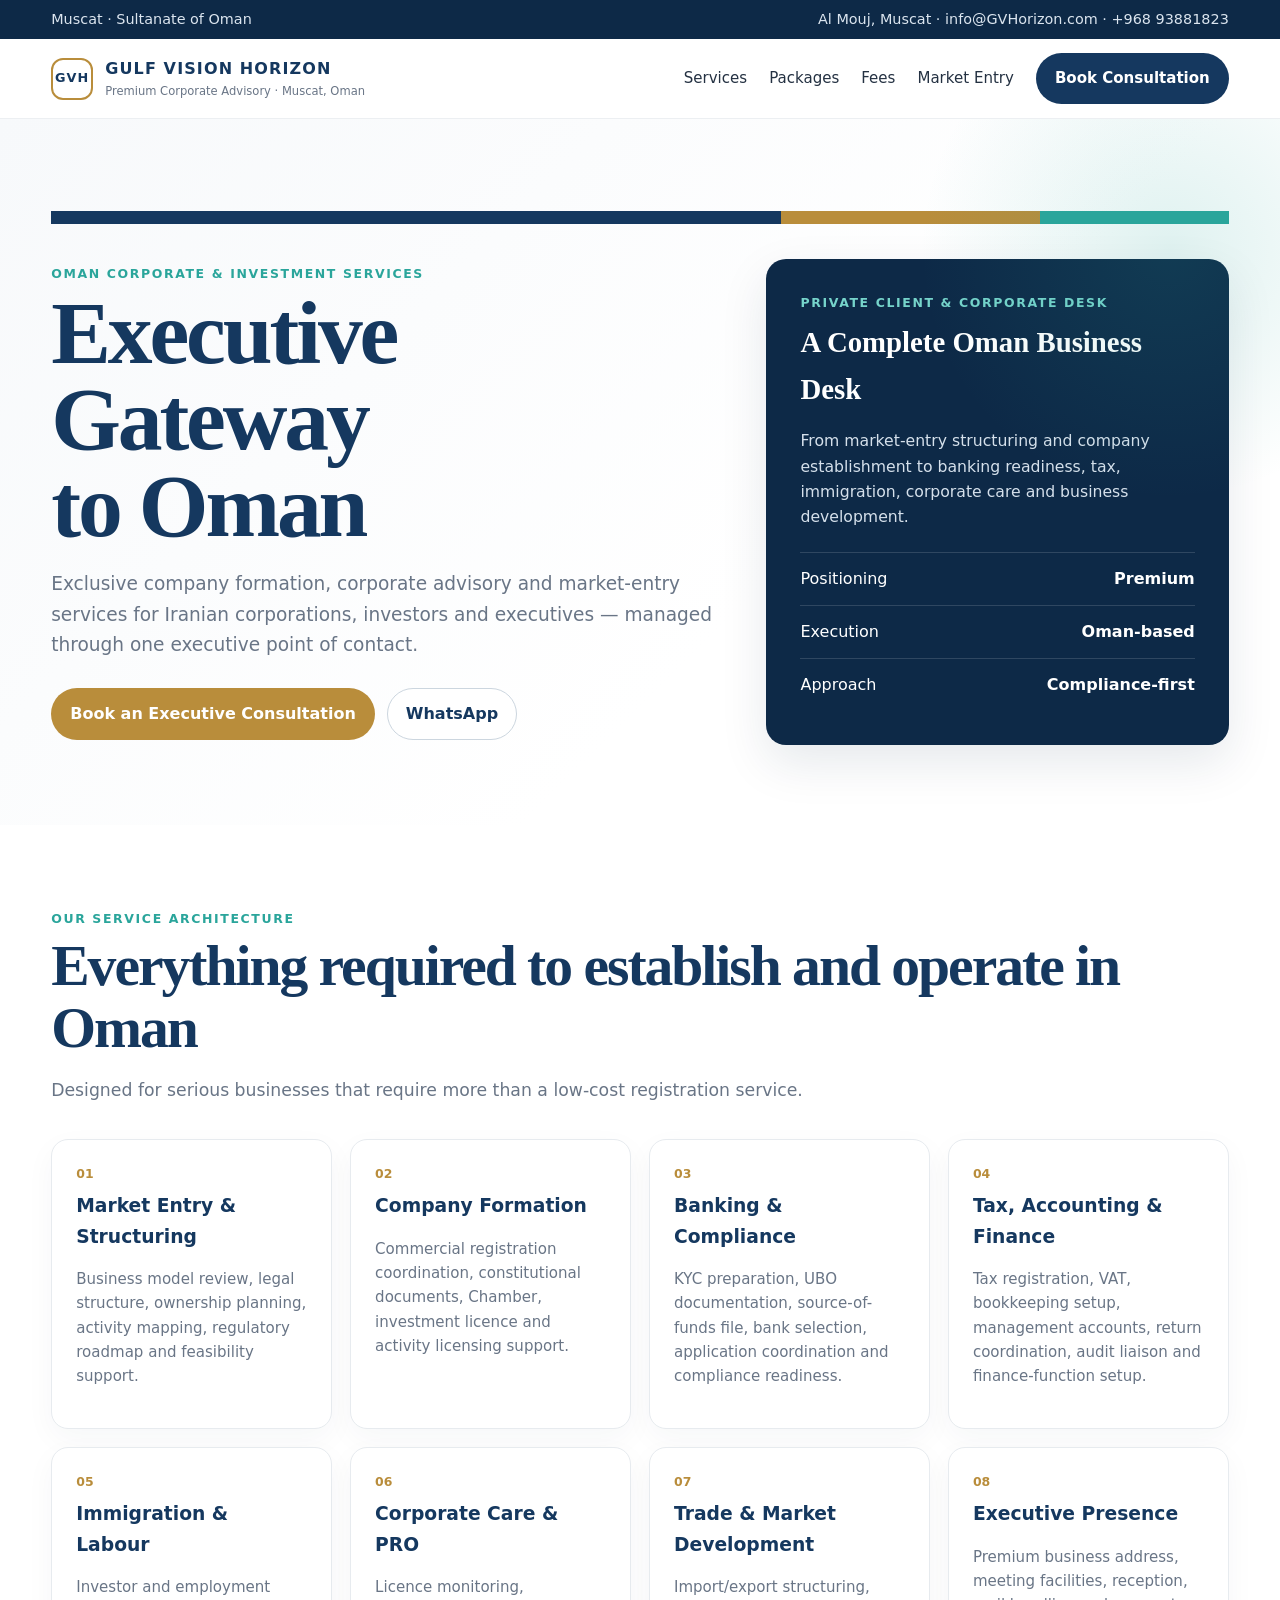
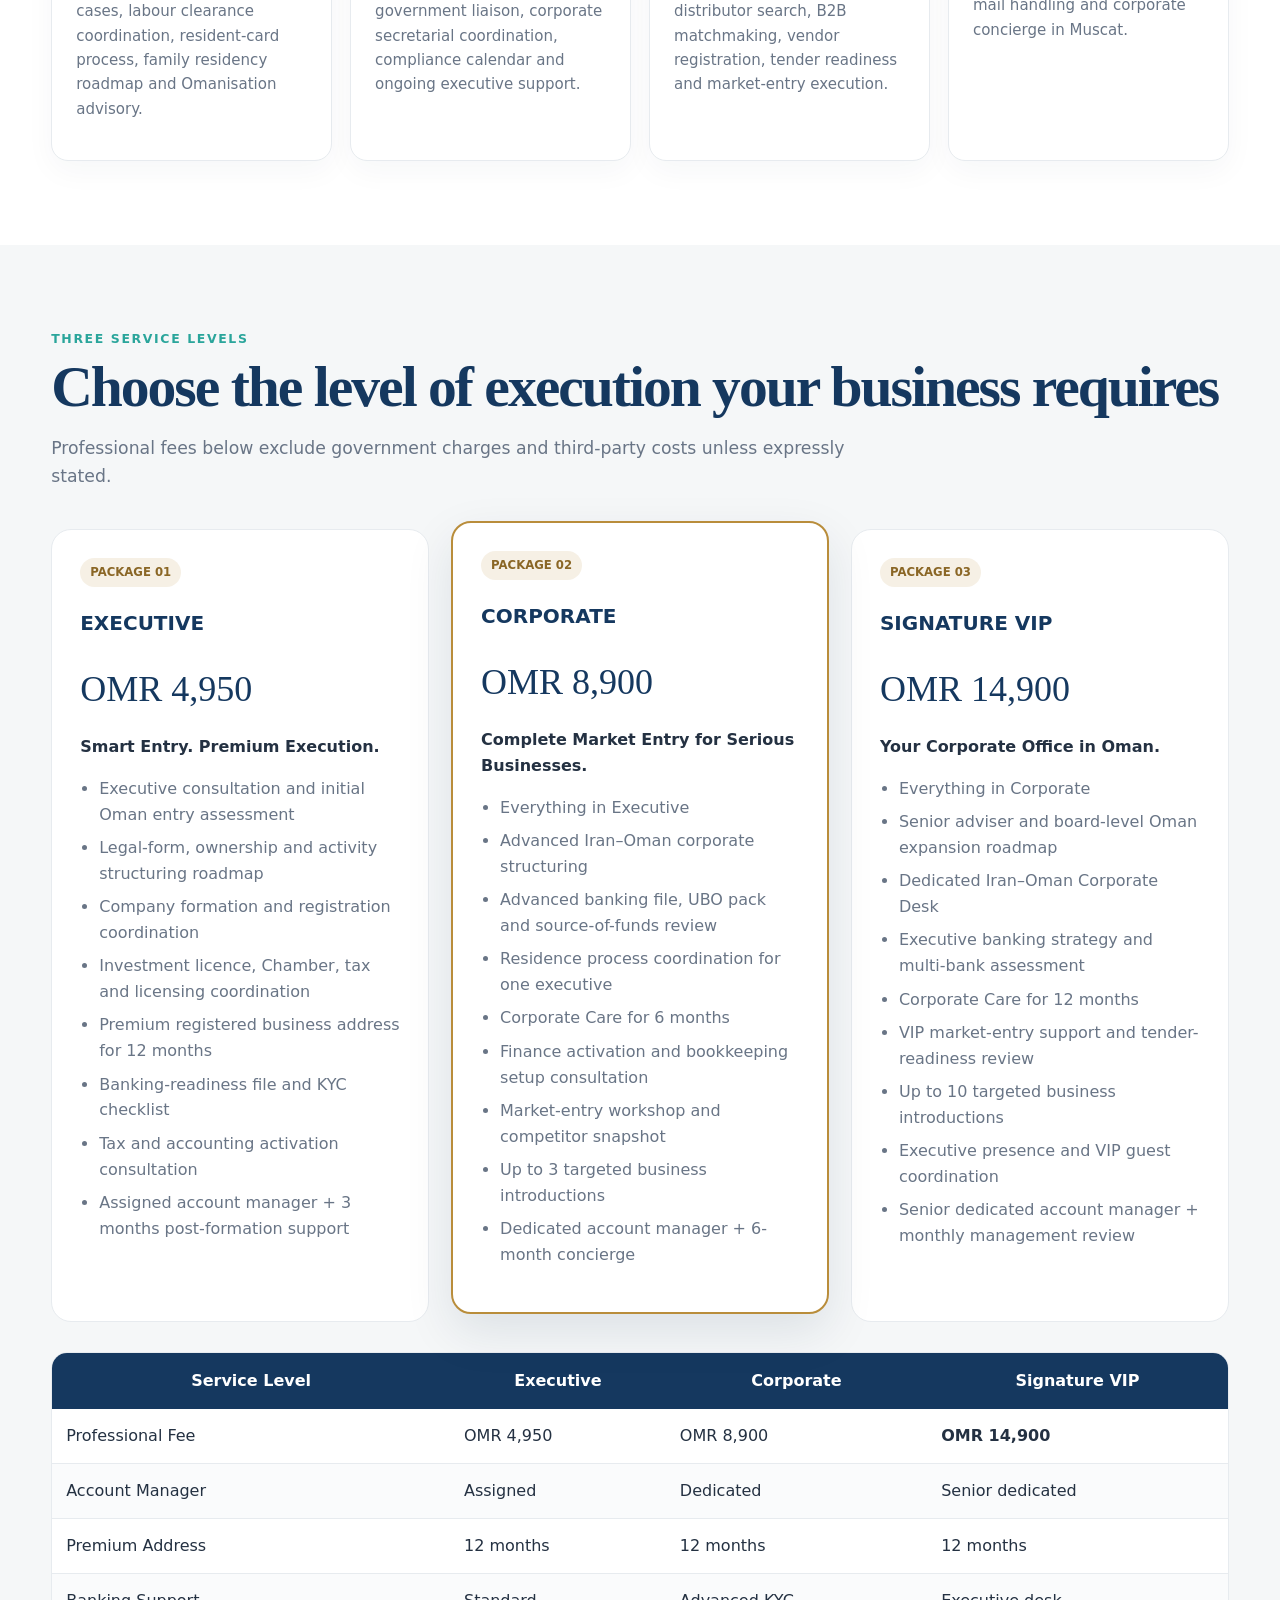
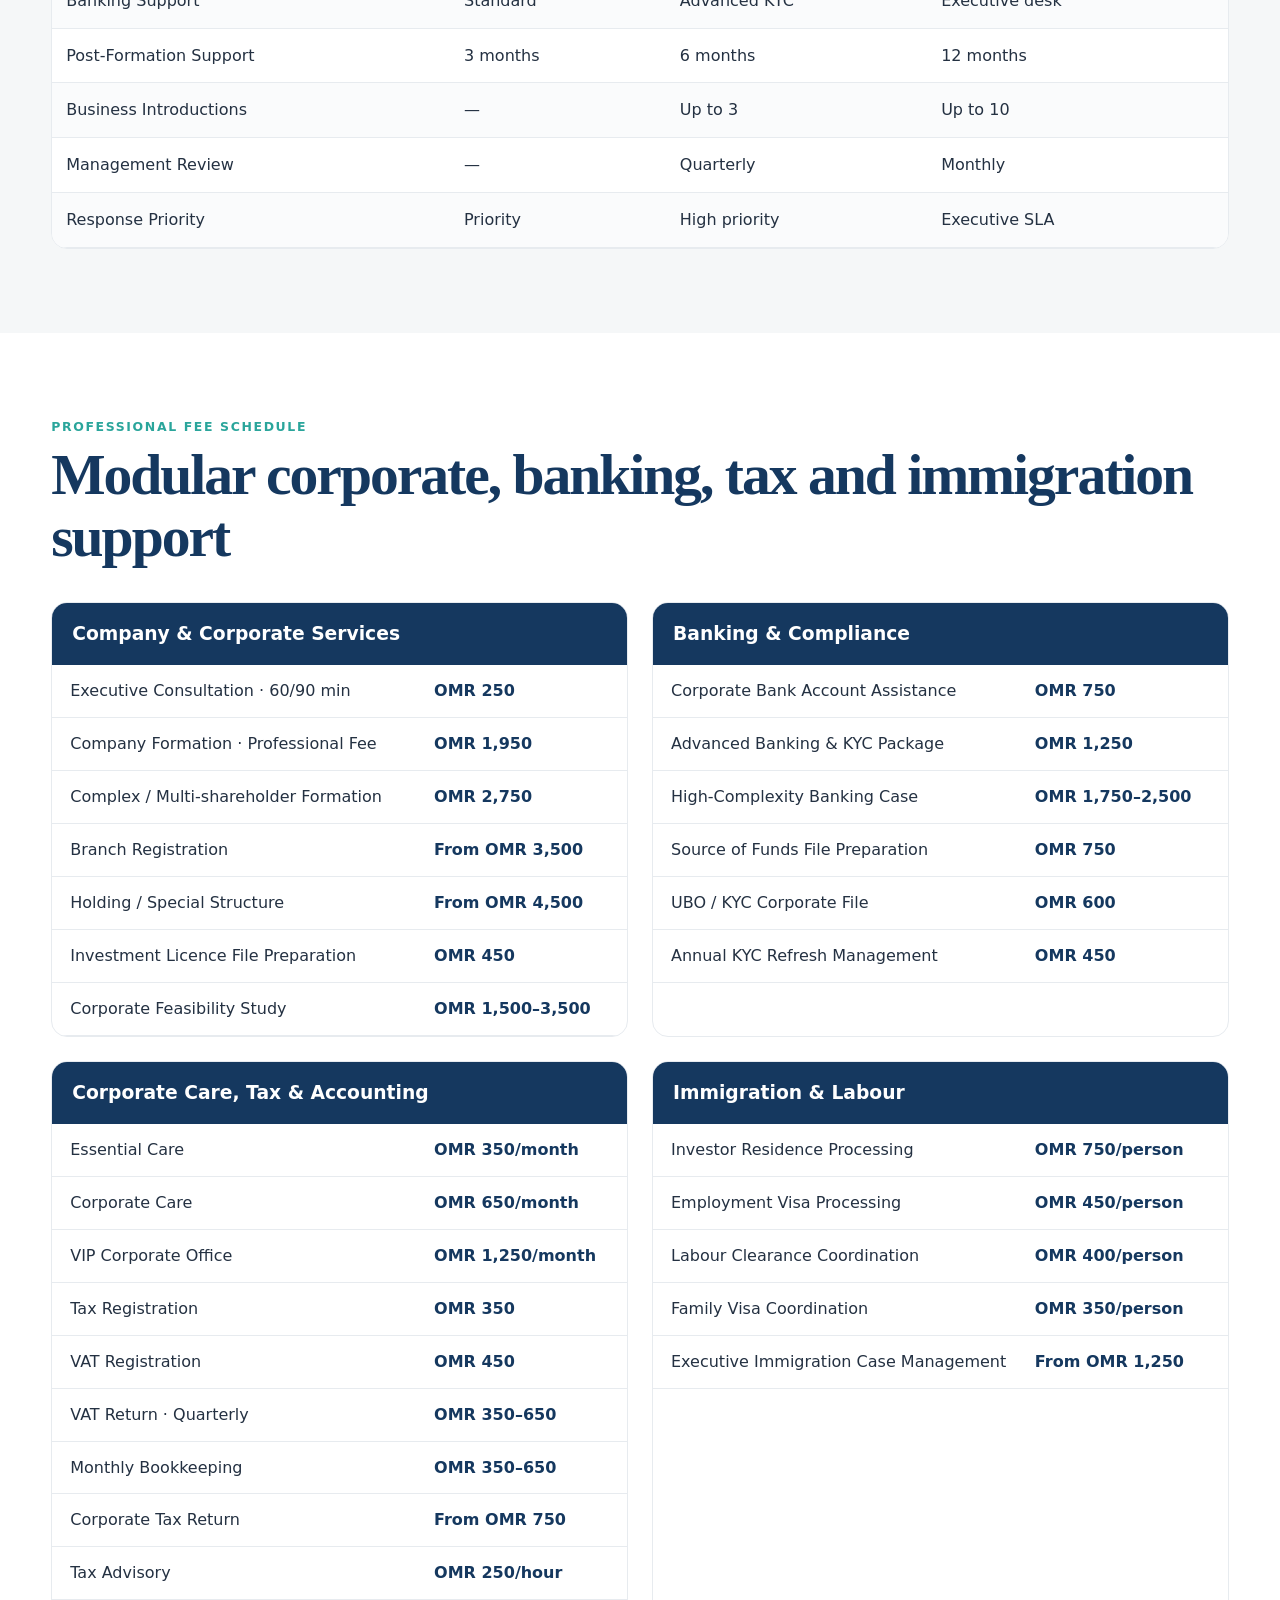
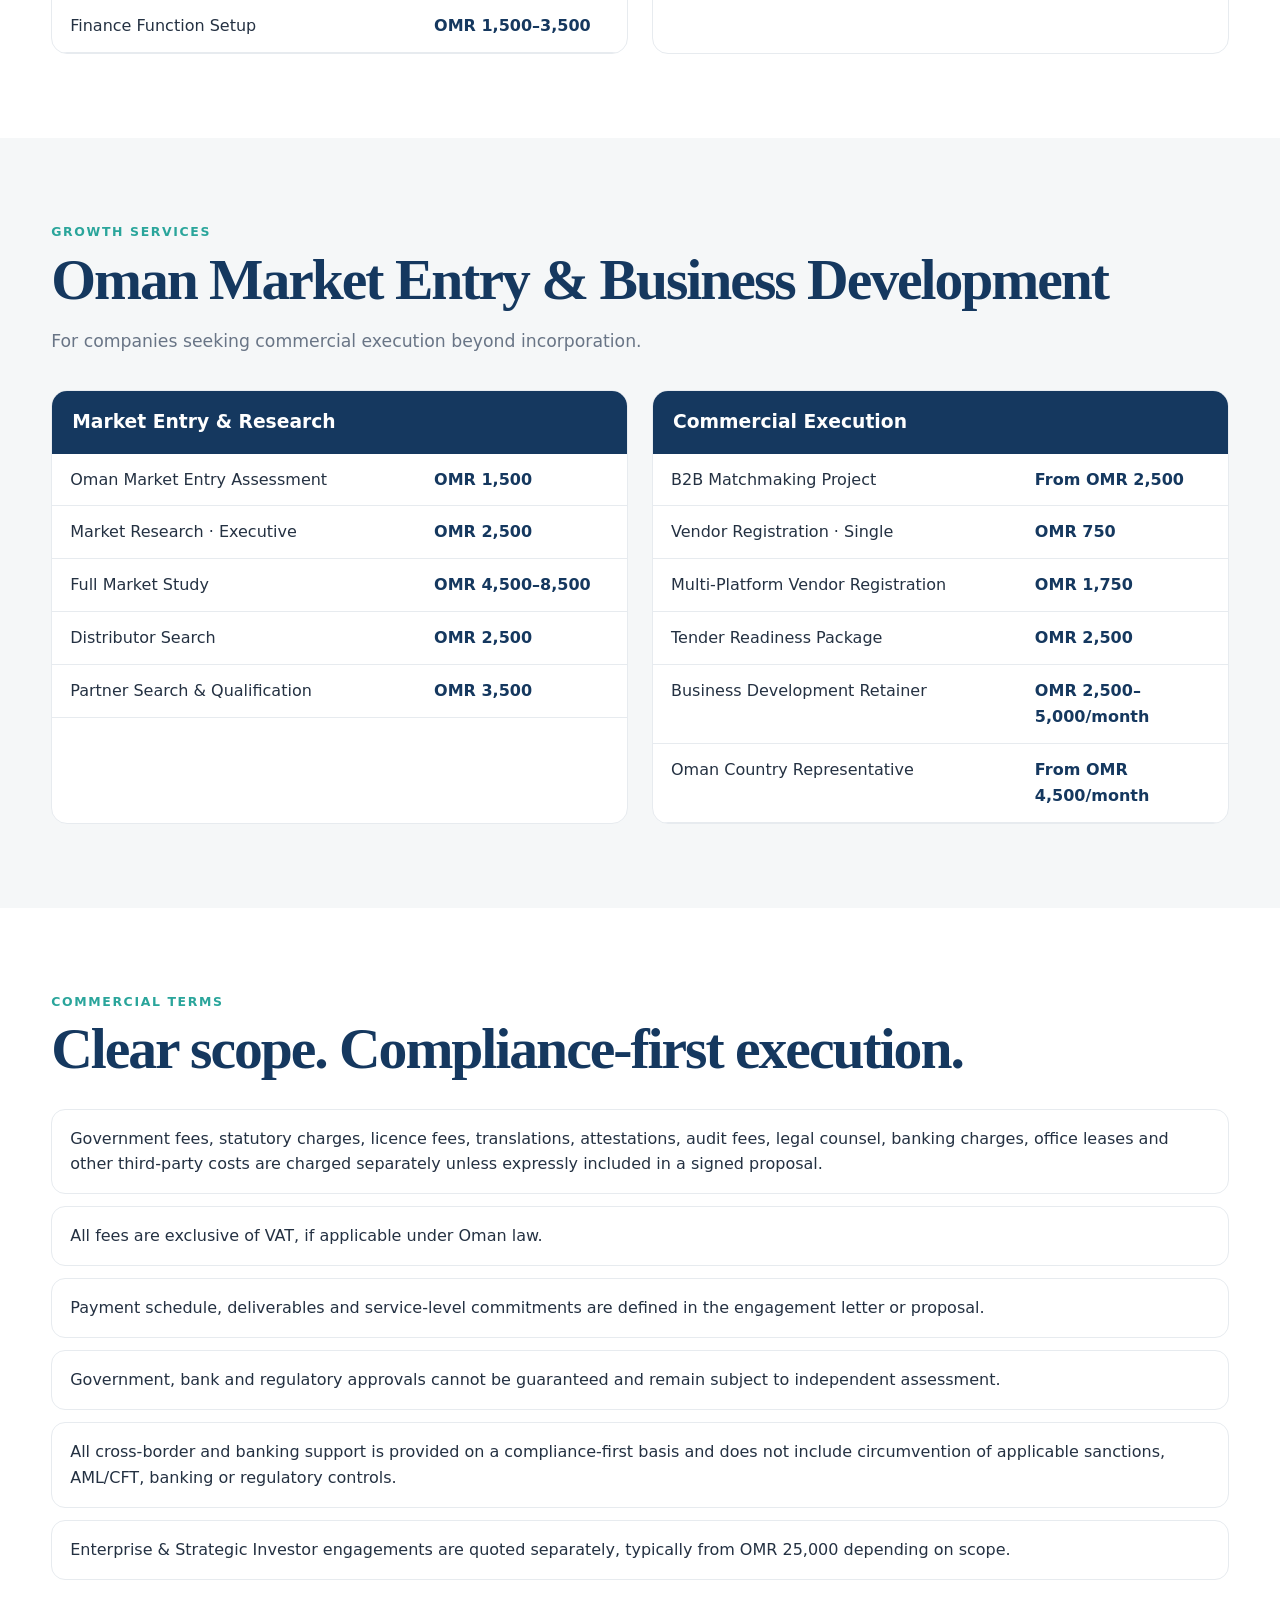
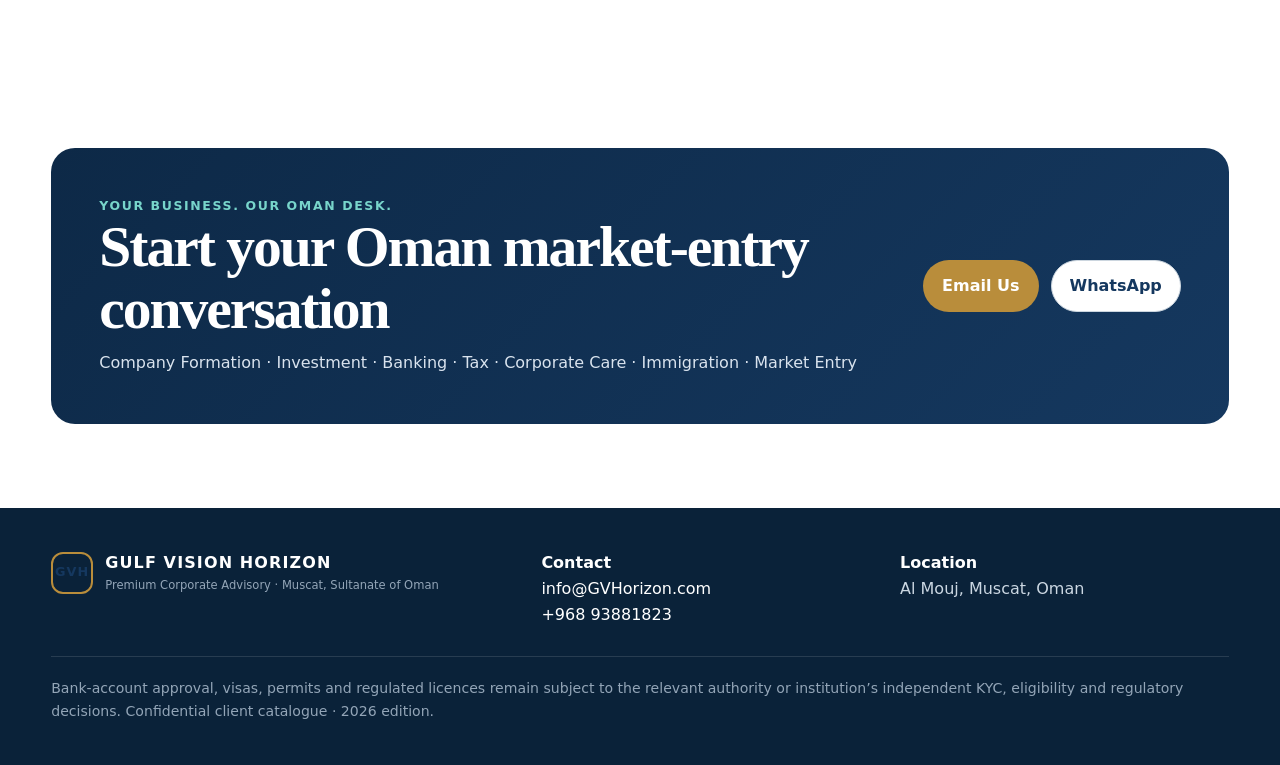
==== index.html @ 7ebe16a6 "Build Gulf Vision Horizon Oman corporate services website" ====
<!doctype html>
<html lang="en">
<head>
<meta charset="utf-8" />
<meta name="viewport" content="width=device-width, initial-scale=1" />
<title>Gulf Vision Horizon | Oman Corporate & Investment Services</title>
<meta name="description" content="Premium company formation, corporate advisory, banking readiness, tax, immigration, corporate care and market-entry services in Muscat, Oman." />
<meta name="theme-color" content="#102f53" />
<style>
:root{--navy:#15385f;--navy2:#0d2947;--gold:#b98d3b;--teal:#2aa59b;--ink:#243142;--muted:#697586;--line:#e7ebef;--soft:#f5f7f8;--white:#fff;--r:20px;--shadow:0 18px 48px rgba(13,41,71,.10)}
*{box-sizing:border-box}html{scroll-behavior:smooth}body{margin:0;font-family:Inter,ui-sans-serif,system-ui,-apple-system,BlinkMacSystemFont,"Segoe UI",sans-serif;color:var(--ink);line-height:1.62;background:#fff}a{text-decoration:none;color:inherit}.wrap{width:min(1180px,92vw);margin:auto}.top{background:var(--navy2);color:#dbe5ef;font-size:.9rem}.top .wrap{display:flex;justify-content:space-between;gap:20px;padding:8px 0;flex-wrap:wrap}.nav{position:sticky;top:0;z-index:20;background:rgba(255,255,255,.96);backdrop-filter:blur(12px);border-bottom:1px solid rgba(21,56,95,.08)}.nav .wrap{display:flex;justify-content:space-between;align-items:center;padding:14px 0}.brand{display:flex;align-items:center;gap:12px}.logo{width:42px;height:42px;border:2px solid var(--gold);border-radius:12px;position:relative}.logo:after{content:"GVH";position:absolute;inset:0;display:grid;place-items:center;color:var(--navy);font-weight:900;font-size:.8rem;letter-spacing:.08em}.brand strong{display:block;color:var(--navy);letter-spacing:.07em}.brand small{color:var(--muted);display:block;font-size:.72rem}.menu{display:flex;align-items:center;gap:22px;font-size:.94rem}.menu a:hover{color:var(--teal)}.btn{display:inline-flex;justify-content:center;align-items:center;padding:12px 18px;border-radius:999px;font-weight:800;border:1px solid transparent;transition:.2s}.btn-primary{background:var(--navy);color:#fff}.btn-gold{background:var(--gold);color:#fff}.btn-outline{border-color:#ccd6df;background:#fff;color:var(--navy)}.hero{padding:92px 0 80px;background:linear-gradient(135deg,#f7f9fb 0%,#fff 62%);position:relative;overflow:hidden}.hero:after{content:"";position:absolute;width:520px;height:520px;border-radius:50%;right:-150px;top:-130px;background:radial-gradient(circle,rgba(42,165,155,.15),rgba(42,165,155,0) 68%)}.stripe{height:13px;display:grid;grid-template-columns:62% 22% 16%;margin-bottom:35px}.stripe i:nth-child(1){background:var(--navy)}.stripe i:nth-child(2){background:var(--gold)}.stripe i:nth-child(3){background:var(--teal)}.hero-grid{display:grid;grid-template-columns:1.18fr .82fr;gap:50px;align-items:center}.eyebrow{font-size:.78rem;color:var(--teal);font-weight:900;text-transform:uppercase;letter-spacing:.13em}.hero h1,.section h2{font-family:Georgia,"Times New Roman",serif;color:var(--navy);letter-spacing:-.035em}.hero h1{font-size:clamp(3rem,7vw,5.8rem);line-height:.97;margin:.35rem 0 1.2rem}.hero p{font-size:1.16rem;color:var(--muted);max-width:760px}.actions{display:flex;gap:12px;flex-wrap:wrap;margin-top:28px}.hero-card{background:var(--navy2);color:#fff;border-radius:var(--r);padding:34px;box-shadow:var(--shadow)}.hero-card h3{font-family:Georgia,serif;font-size:1.8rem;margin:.4rem 0}.hero-card p{font-size:.98rem;color:#d5e0eb}.facts{display:grid;gap:0;margin-top:22px}.facts div{display:flex;justify-content:space-between;gap:20px;padding:13px 0;border-top:1px solid rgba(255,255,255,.14)}.section{padding:84px 0}.section.alt{background:var(--soft)}.section h2{font-size:clamp(2.2rem,4.5vw,4rem);line-height:1.08;margin:.4rem 0 1rem}.lead{color:var(--muted);font-size:1.08rem;max-width:830px}.cards{display:grid;grid-template-columns:repeat(4,1fr);gap:18px;margin-top:34px}.card{background:#fff;border:1px solid var(--line);border-radius:17px;padding:24px;box-shadow:0 10px 30px rgba(13,41,71,.04)}.num{color:var(--gold);font-size:.78rem;font-weight:900}.card h3{color:var(--navy);margin:.45rem 0 .55rem}.card p{color:var(--muted);font-size:.94rem}.packages{display:grid;grid-template-columns:repeat(3,1fr);gap:22px;margin-top:38px}.package{background:#fff;border:1px solid var(--line);border-radius:20px;padding:28px}.package.featured{border:2px solid var(--gold);box-shadow:var(--shadow);transform:translateY(-8px)}.tag{display:inline-block;background:rgba(185,141,59,.13);color:#8a6625;padding:5px 10px;border-radius:999px;font-size:.73rem;font-weight:900}.package h3{color:var(--navy);font-size:1.25rem}.price{font-family:Georgia,serif;color:var(--navy);font-size:2.25rem;margin:.3rem 0}.package ul{padding-left:19px;color:var(--muted)}.package li{margin:.46rem 0}.compare{overflow:auto;margin-top:30px;border:1px solid var(--line);border-radius:16px;background:#fff}.compare table{border-collapse:collapse;width:100%;min-width:850px}.compare th{background:var(--navy);color:#fff;padding:15px}.compare td{padding:14px;border-bottom:1px solid var(--line)}.compare tr:nth-child(even) td{background:#fafbfc}.fee-grid{display:grid;grid-template-columns:1fr 1fr;gap:24px;margin-top:34px}.fee-box{background:#fff;border:1px solid var(--line);border-radius:16px;overflow:hidden}.fee-box h3{margin:0;padding:16px 20px;background:var(--navy);color:#fff}.fee-row{display:grid;grid-template-columns:1.4fr .7fr;gap:14px;padding:13px 18px;border-bottom:1px solid var(--line)}.fee-row strong{color:var(--navy)}.terms{display:grid;gap:12px;margin-top:28px}.term{background:#fff;border:1px solid var(--line);border-radius:14px;padding:16px 18px}.cta{background:linear-gradient(135deg,var(--navy2),var(--navy));color:#fff;border-radius:24px;padding:48px;display:grid;grid-template-columns:1fr auto;gap:30px;align-items:center}.cta h2{color:#fff;margin:0 0 10px}.cta p{margin:0;color:#d9e3ee}.footer{background:#0a2239;color:#cbd7e2;padding:42px 0}.footer-grid{display:grid;grid-template-columns:1.4fr 1fr 1fr;gap:30px}.footer strong,.footer a{color:#fff}.footnote{margin-top:28px;padding-top:20px;border-top:1px solid rgba(255,255,255,.12);font-size:.88rem;color:#93a5b7}@media(max-width:960px){.menu a:not(.btn){display:none}.hero-grid,.cta,.footer-grid{grid-template-columns:1fr}.cards{grid-template-columns:repeat(2,1fr)}.packages{grid-template-columns:1fr}.package.featured{transform:none}.fee-grid{grid-template-columns:1fr}}@media(max-width:620px){.cards{grid-template-columns:1fr}.hero{padding-top:58px}.hero h1{font-size:3.25rem}.section{padding:62px 0}.cta{padding:30px}.fee-row{grid-template-columns:1fr}.brand small{display:none}.top .wrap{font-size:.82rem}}
</style>
</head>
<body>
<div class="top"><div class="wrap"><span>Muscat · Sultanate of Oman</span><span>Al Mouj, Muscat · info@GVHorizon.com · +968 93881823</span></div></div>
<nav class="nav"><div class="wrap"><a href="#top" class="brand"><span class="logo"></span><span><strong>GULF VISION HORIZON</strong><small>Premium Corporate Advisory · Muscat, Oman</small></span></a><div class="menu"><a href="#services">Services</a><a href="#packages">Packages</a><a href="#fees">Fees</a><a href="#growth">Market Entry</a><a href="#contact" class="btn btn-primary">Book Consultation</a></div></div></nav>
<header class="hero" id="top"><div class="wrap"><div class="stripe"><i></i><i></i><i></i></div><div class="hero-grid"><div><div class="eyebrow">Oman Corporate & Investment Services</div><h1>Executive Gateway<br>to Oman</h1><p>Exclusive company formation, corporate advisory and market-entry services for Iranian corporations, investors and executives — managed through one executive point of contact.</p><div class="actions"><a class="btn btn-gold" href="mailto:info@GVHorizon.com?subject=Executive%20Consultation">Book an Executive Consultation</a><a class="btn btn-outline" target="_blank" rel="noopener" href="https://wa.me/96893881823">WhatsApp</a></div></div><aside class="hero-card"><div class="eyebrow" style="color:#76d4cb">Private Client & Corporate Desk</div><h3>A Complete Oman Business Desk</h3><p>From market-entry structuring and company establishment to banking readiness, tax, immigration, corporate care and business development.</p><div class="facts"><div><span>Positioning</span><strong>Premium</strong></div><div><span>Execution</span><strong>Oman-based</strong></div><div><span>Approach</span><strong>Compliance-first</strong></div></div></aside></div></div></header>
<section class="section" id="services"><div class="wrap"><div class="eyebrow">Our Service Architecture</div><h2>Everything required to establish and operate in Oman</h2><p class="lead">Designed for serious businesses that require more than a low-cost registration service.</p><div class="cards">
<div class="card"><div class="num">01</div><h3>Market Entry & Structuring</h3><p>Business model review, legal structure, ownership planning, activity mapping, regulatory roadmap and feasibility support.</p></div>
<div class="card"><div class="num">02</div><h3>Company Formation</h3><p>Commercial registration coordination, constitutional documents, Chamber, investment licence and activity licensing support.</p></div>
<div class="card"><div class="num">03</div><h3>Banking & Compliance</h3><p>KYC preparation, UBO documentation, source-of-funds file, bank selection, application coordination and compliance readiness.</p></div>
<div class="card"><div class="num">04</div><h3>Tax, Accounting & Finance</h3><p>Tax registration, VAT, bookkeeping setup, management accounts, return coordination, audit liaison and finance-function setup.</p></div>
<div class="card"><div class="num">05</div><h3>Immigration & Labour</h3><p>Investor and employment cases, labour clearance coordination, resident-card process, family residency roadmap and Omanisation advisory.</p></div>
<div class="card"><div class="num">06</div><h3>Corporate Care & PRO</h3><p>Licence monitoring, government liaison, corporate secretarial coordination, compliance calendar and ongoing executive support.</p></div>
<div class="card"><div class="num">07</div><h3>Trade & Market Development</h3><p>Import/export structuring, distributor search, B2B matchmaking, vendor registration, tender readiness and market-entry execution.</p></div>
<div class="card"><div class="num">08</div><h3>Executive Presence</h3><p>Premium business address, meeting facilities, reception, mail handling and corporate concierge in Muscat.</p></div>
</div></div></section>
<section class="section alt" id="packages"><div class="wrap"><div class="eyebrow">Three Service Levels</div><h2>Choose the level of execution your business requires</h2><p class="lead">Professional fees below exclude government charges and third-party costs unless expressly stated.</p><div class="packages">
<div class="package"><span class="tag">PACKAGE 01</span><h3>EXECUTIVE</h3><div class="price">OMR 4,950</div><p><strong>Smart Entry. Premium Execution.</strong></p><ul><li>Executive consultation and initial Oman entry assessment</li><li>Legal-form, ownership and activity structuring roadmap</li><li>Company formation and registration coordination</li><li>Investment licence, Chamber, tax and licensing coordination</li><li>Premium registered business address for 12 months</li><li>Banking-readiness file and KYC checklist</li><li>Tax and accounting activation consultation</li><li>Assigned account manager + 3 months post-formation support</li></ul></div>
<div class="package featured"><span class="tag">PACKAGE 02</span><h3>CORPORATE</h3><div class="price">OMR 8,900</div><p><strong>Complete Market Entry for Serious Businesses.</strong></p><ul><li>Everything in Executive</li><li>Advanced Iran–Oman corporate structuring</li><li>Advanced banking file, UBO pack and source-of-funds review</li><li>Residence process coordination for one executive</li><li>Corporate Care for 6 months</li><li>Finance activation and bookkeeping setup consultation</li><li>Market-entry workshop and competitor snapshot</li><li>Up to 3 targeted business introductions</li><li>Dedicated account manager + 6-month concierge</li></ul></div>
<div class="package"><span class="tag">PACKAGE 03</span><h3>SIGNATURE VIP</h3><div class="price">OMR 14,900</div><p><strong>Your Corporate Office in Oman.</strong></p><ul><li>Everything in Corporate</li><li>Senior adviser and board-level Oman expansion roadmap</li><li>Dedicated Iran–Oman Corporate Desk</li><li>Executive banking strategy and multi-bank assessment</li><li>Corporate Care for 12 months</li><li>VIP market-entry support and tender-readiness review</li><li>Up to 10 targeted business introductions</li><li>Executive presence and VIP guest coordination</li><li>Senior dedicated account manager + monthly management review</li></ul></div>
</div><div class="compare"><table><thead><tr><th>Service Level</th><th>Executive</th><th>Corporate</th><th>Signature VIP</th></tr></thead><tbody><tr><td>Professional Fee</td><td>OMR 4,950</td><td>OMR 8,900</td><td><strong>OMR 14,900</strong></td></tr><tr><td>Account Manager</td><td>Assigned</td><td>Dedicated</td><td>Senior dedicated</td></tr><tr><td>Premium Address</td><td>12 months</td><td>12 months</td><td>12 months</td></tr><tr><td>Banking Support</td><td>Standard</td><td>Advanced KYC</td><td>Executive desk</td></tr><tr><td>Post-Formation Support</td><td>3 months</td><td>6 months</td><td>12 months</td></tr><tr><td>Business Introductions</td><td>—</td><td>Up to 3</td><td>Up to 10</td></tr><tr><td>Management Review</td><td>—</td><td>Quarterly</td><td>Monthly</td></tr><tr><td>Response Priority</td><td>Priority</td><td>High priority</td><td>Executive SLA</td></tr></tbody></table></div></div></section>
<section class="section" id="fees"><div class="wrap"><div class="eyebrow">Professional Fee Schedule</div><h2>Modular corporate, banking, tax and immigration support</h2><div class="fee-grid"><div class="fee-box"><h3>Company & Corporate Services</h3><div class="fee-row"><span>Executive Consultation · 60/90 min</span><strong>OMR 250</strong></div><div class="fee-row"><span>Company Formation · Professional Fee</span><strong>OMR 1,950</strong></div><div class="fee-row"><span>Complex / Multi-shareholder Formation</span><strong>OMR 2,750</strong></div><div class="fee-row"><span>Branch Registration</span><strong>From OMR 3,500</strong></div><div class="fee-row"><span>Holding / Special Structure</span><strong>From OMR 4,500</strong></div><div class="fee-row"><span>Investment Licence File Preparation</span><strong>OMR 450</strong></div><div class="fee-row"><span>Corporate Feasibility Study</span><strong>OMR 1,500–3,500</strong></div></div><div class="fee-box"><h3>Banking & Compliance</h3><div class="fee-row"><span>Corporate Bank Account Assistance</span><strong>OMR 750</strong></div><div class="fee-row"><span>Advanced Banking & KYC Package</span><strong>OMR 1,250</strong></div><div class="fee-row"><span>High-Complexity Banking Case</span><strong>OMR 1,750–2,500</strong></div><div class="fee-row"><span>Source of Funds File Preparation</span><strong>OMR 750</strong></div><div class="fee-row"><span>UBO / KYC Corporate File</span><strong>OMR 600</strong></div><div class="fee-row"><span>Annual KYC Refresh Management</span><strong>OMR 450</strong></div></div><div class="fee-box"><h3>Corporate Care, Tax & Accounting</h3><div class="fee-row"><span>Essential Care</span><strong>OMR 350/month</strong></div><div class="fee-row"><span>Corporate Care</span><strong>OMR 650/month</strong></div><div class="fee-row"><span>VIP Corporate Office</span><strong>OMR 1,250/month</strong></div><div class="fee-row"><span>Tax Registration</span><strong>OMR 350</strong></div><div class="fee-row"><span>VAT Registration</span><strong>OMR 450</strong></div><div class="fee-row"><span>VAT Return · Quarterly</span><strong>OMR 350–650</strong></div><div class="fee-row"><span>Monthly Bookkeeping</span><strong>OMR 350–650</strong></div><div class="fee-row"><span>Corporate Tax Return</span><strong>From OMR 750</strong></div><div class="fee-row"><span>Tax Advisory</span><strong>OMR 250/hour</strong></div><div class="fee-row"><span>Finance Function Setup</span><strong>OMR 1,500–3,500</strong></div></div><div class="fee-box"><h3>Immigration & Labour</h3><div class="fee-row"><span>Investor Residence Processing</span><strong>OMR 750/person</strong></div><div class="fee-row"><span>Employment Visa Processing</span><strong>OMR 450/person</strong></div><div class="fee-row"><span>Labour Clearance Coordination</span><strong>OMR 400/person</strong></div><div class="fee-row"><span>Family Visa Coordination</span><strong>OMR 350/person</strong></div><div class="fee-row"><span>Executive Immigration Case Management</span><strong>From OMR 1,250</strong></div></div></div></div></section>
<section class="section alt" id="growth"><div class="wrap"><div class="eyebrow">Growth Services</div><h2>Oman Market Entry & Business Development</h2><p class="lead">For companies seeking commercial execution beyond incorporation.</p><div class="fee-grid"><div class="fee-box"><h3>Market Entry & Research</h3><div class="fee-row"><span>Oman Market Entry Assessment</span><strong>OMR 1,500</strong></div><div class="fee-row"><span>Market Research · Executive</span><strong>OMR 2,500</strong></div><div class="fee-row"><span>Full Market Study</span><strong>OMR 4,500–8,500</strong></div><div class="fee-row"><span>Distributor Search</span><strong>OMR 2,500</strong></div><div class="fee-row"><span>Partner Search & Qualification</span><strong>OMR 3,500</strong></div></div><div class="fee-box"><h3>Commercial Execution</h3><div class="fee-row"><span>B2B Matchmaking Project</span><strong>From OMR 2,500</strong></div><div class="fee-row"><span>Vendor Registration · Single</span><strong>OMR 750</strong></div><div class="fee-row"><span>Multi-Platform Vendor Registration</span><strong>OMR 1,750</strong></div><div class="fee-row"><span>Tender Readiness Package</span><strong>OMR 2,500</strong></div><div class="fee-row"><span>Business Development Retainer</span><strong>OMR 2,500–5,000/month</strong></div><div class="fee-row"><span>Oman Country Representative</span><strong>From OMR 4,500/month</strong></div></div></div></div></section>
<section class="section"><div class="wrap"><div class="eyebrow">Commercial Terms</div><h2>Clear scope. Compliance-first execution.</h2><div class="terms"><div class="term">Government fees, statutory charges, licence fees, translations, attestations, audit fees, legal counsel, banking charges, office leases and other third-party costs are charged separately unless expressly included in a signed proposal.</div><div class="term">All fees are exclusive of VAT, if applicable under Oman law.</div><div class="term">Payment schedule, deliverables and service-level commitments are defined in the engagement letter or proposal.</div><div class="term">Government, bank and regulatory approvals cannot be guaranteed and remain subject to independent assessment.</div><div class="term">All cross-border and banking support is provided on a compliance-first basis and does not include circumvention of applicable sanctions, AML/CFT, banking or regulatory controls.</div><div class="term">Enterprise & Strategic Investor engagements are quoted separately, typically from OMR 25,000 depending on scope.</div></div></div></section>
<section class="section" id="contact"><div class="wrap"><div class="cta"><div><div class="eyebrow" style="color:#78d5cb">Your Business. Our Oman Desk.</div><h2>Start your Oman market-entry conversation</h2><p>Company Formation · Investment · Banking · Tax · Corporate Care · Immigration · Market Entry</p></div><div class="actions" style="margin-top:0"><a class="btn btn-gold" href="mailto:info@GVHorizon.com?subject=Oman%20Corporate%20Services">Email Us</a><a class="btn btn-outline" target="_blank" rel="noopener" href="https://wa.me/96893881823">WhatsApp</a></div></div></div></section>
<footer class="footer"><div class="wrap"><div class="footer-grid"><div><div class="brand"><span class="logo" style="border-color:#b98d3b"></span><span><strong>GULF VISION HORIZON</strong><small style="color:#93a5b7">Premium Corporate Advisory · Muscat, Sultanate of Oman</small></span></div></div><div><strong>Contact</strong><br><a href="mailto:info@GVHorizon.com">info@GVHorizon.com</a><br><a href="tel:+96893881823">+968 93881823</a></div><div><strong>Location</strong><br>Al Mouj, Muscat, Oman</div></div><div class="footnote">Bank-account approval, visas, permits and regulated licences remain subject to the relevant authority or institution’s independent KYC, eligibility and regulatory decisions. Confidential client catalogue · 2026 edition.</div></div></footer>
</body>
</html>
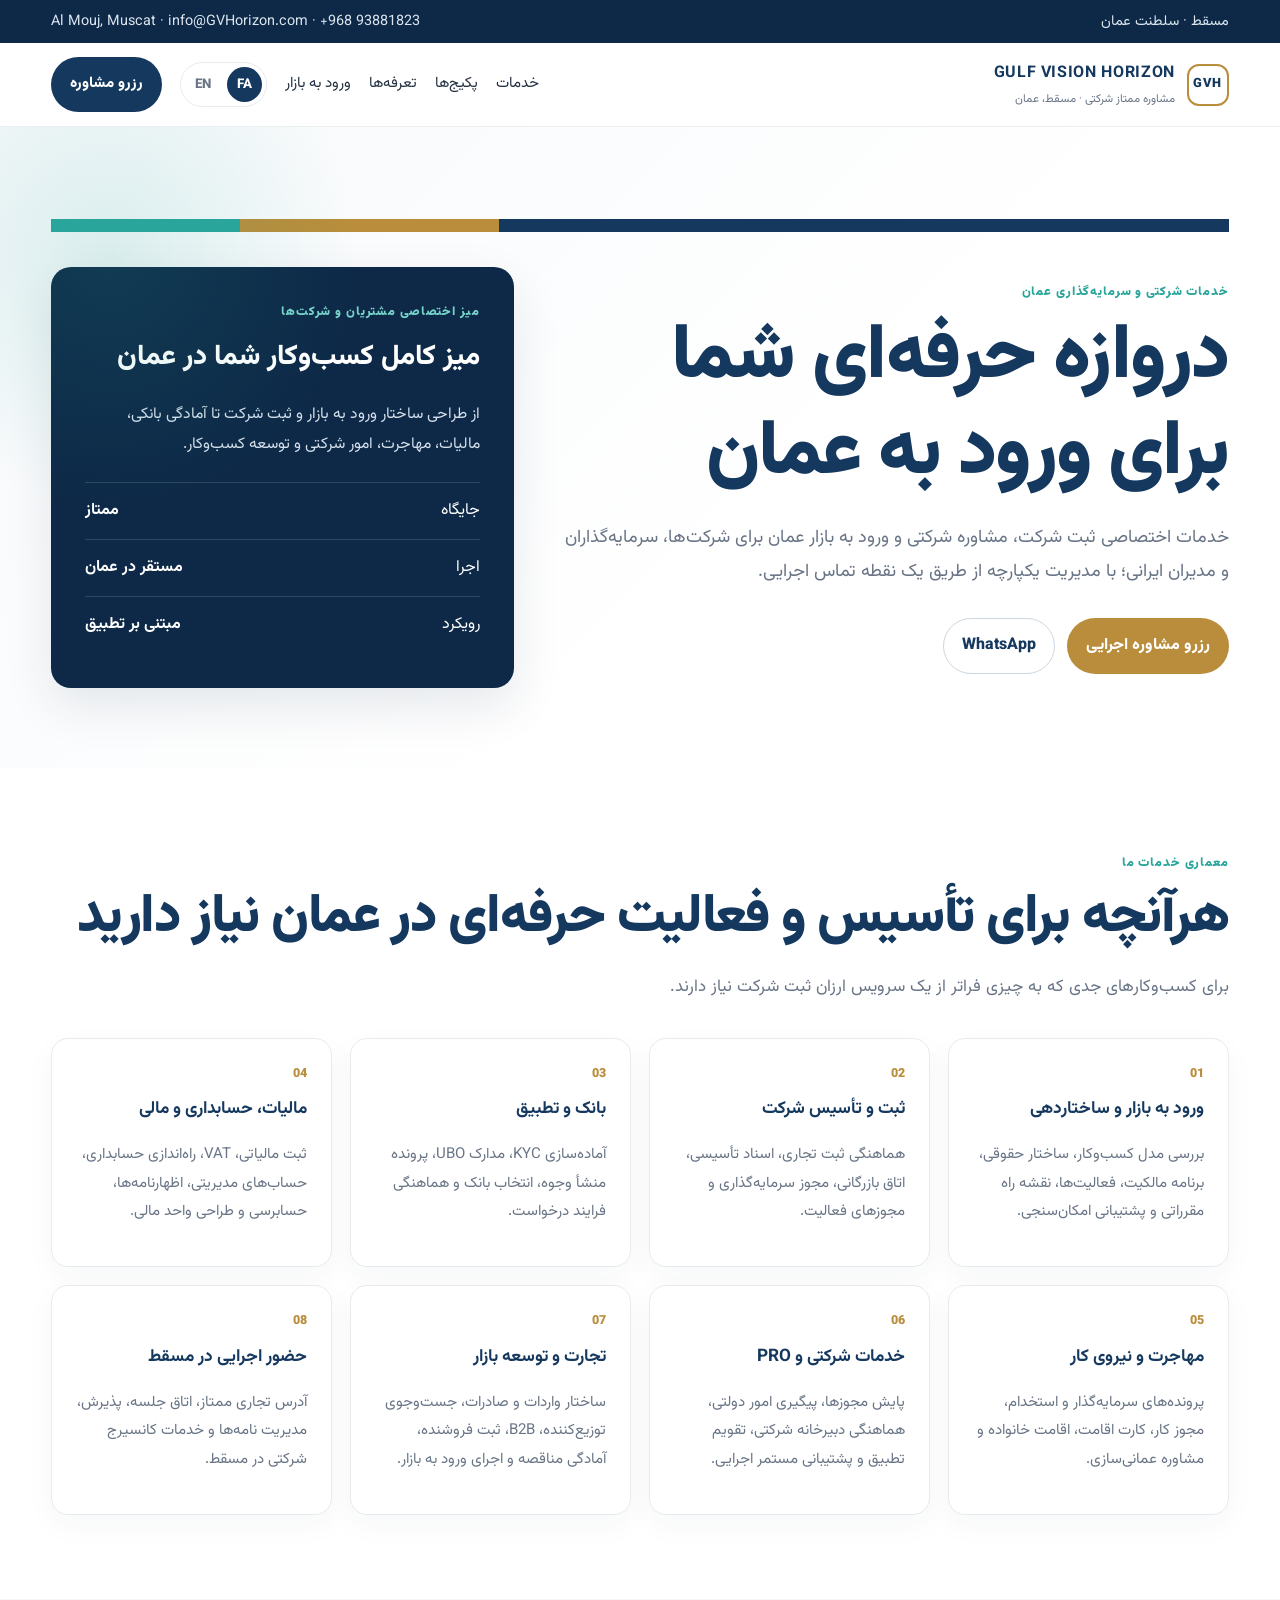
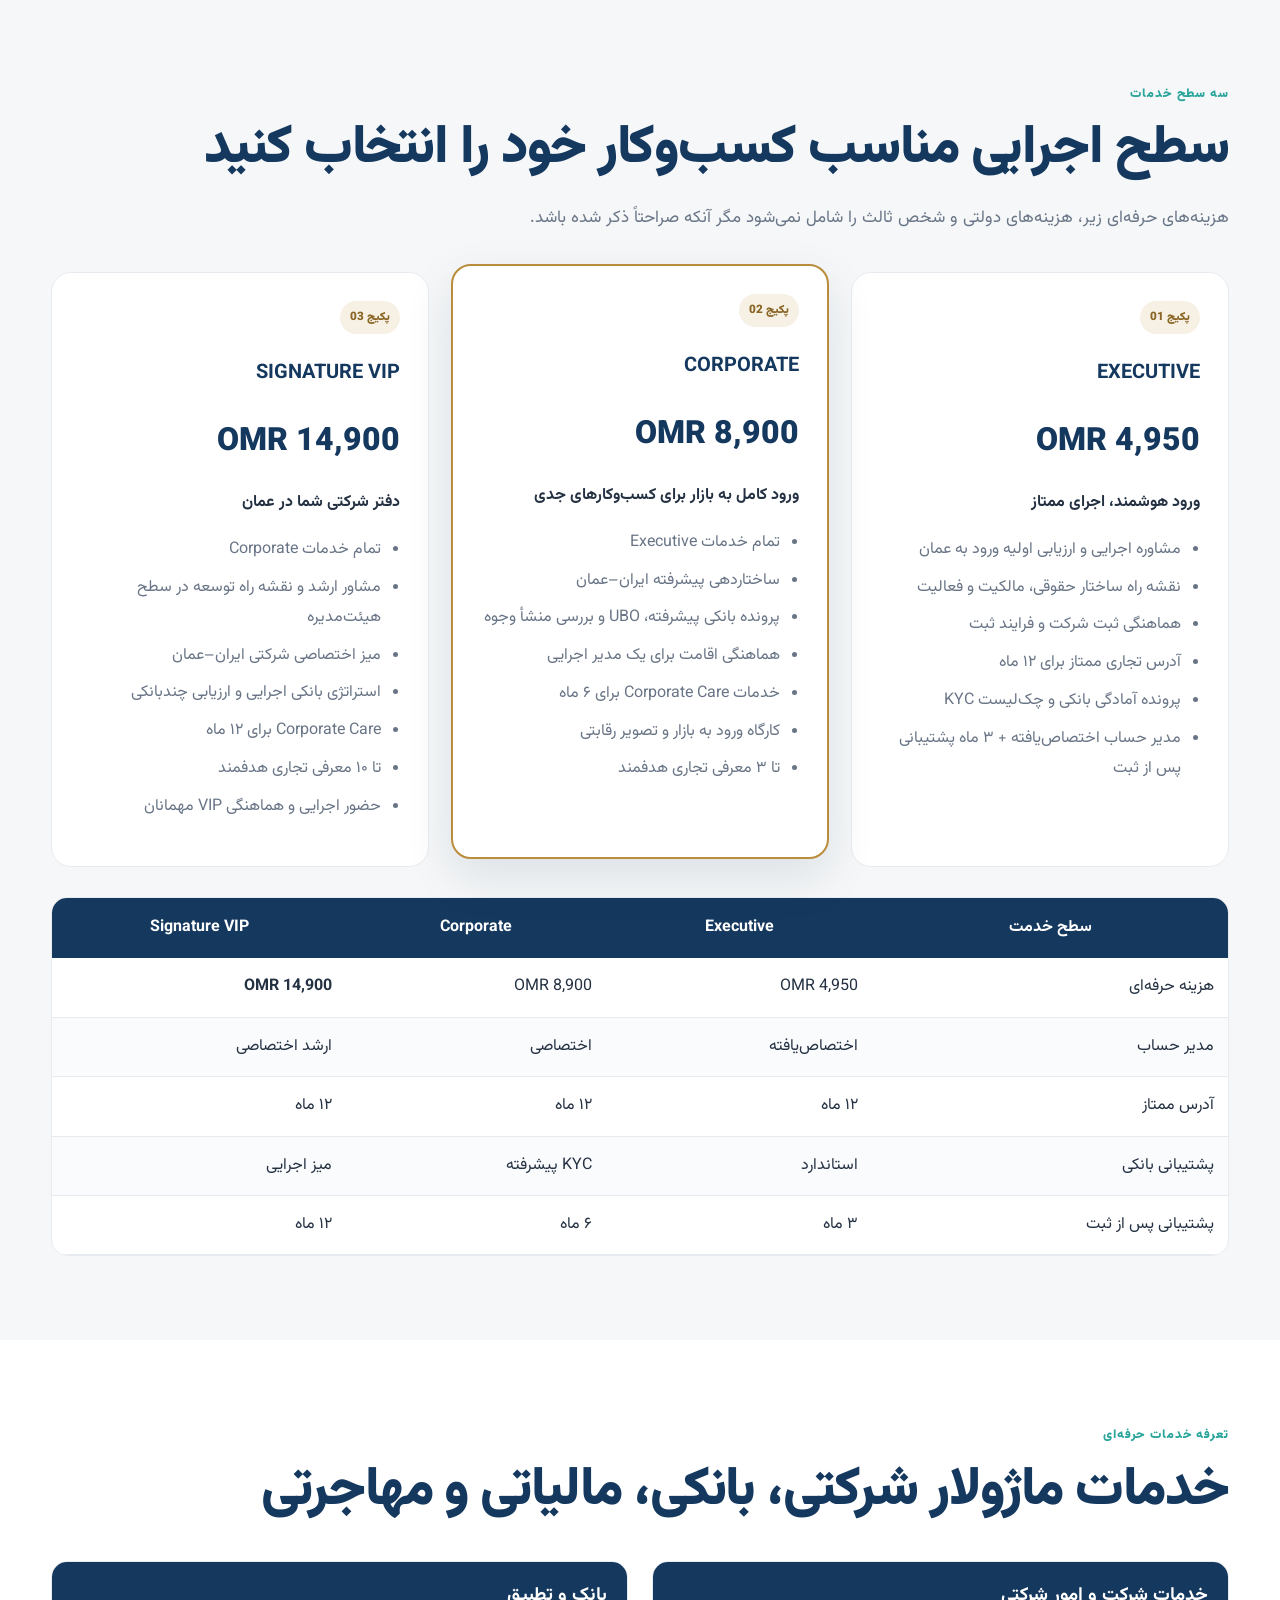
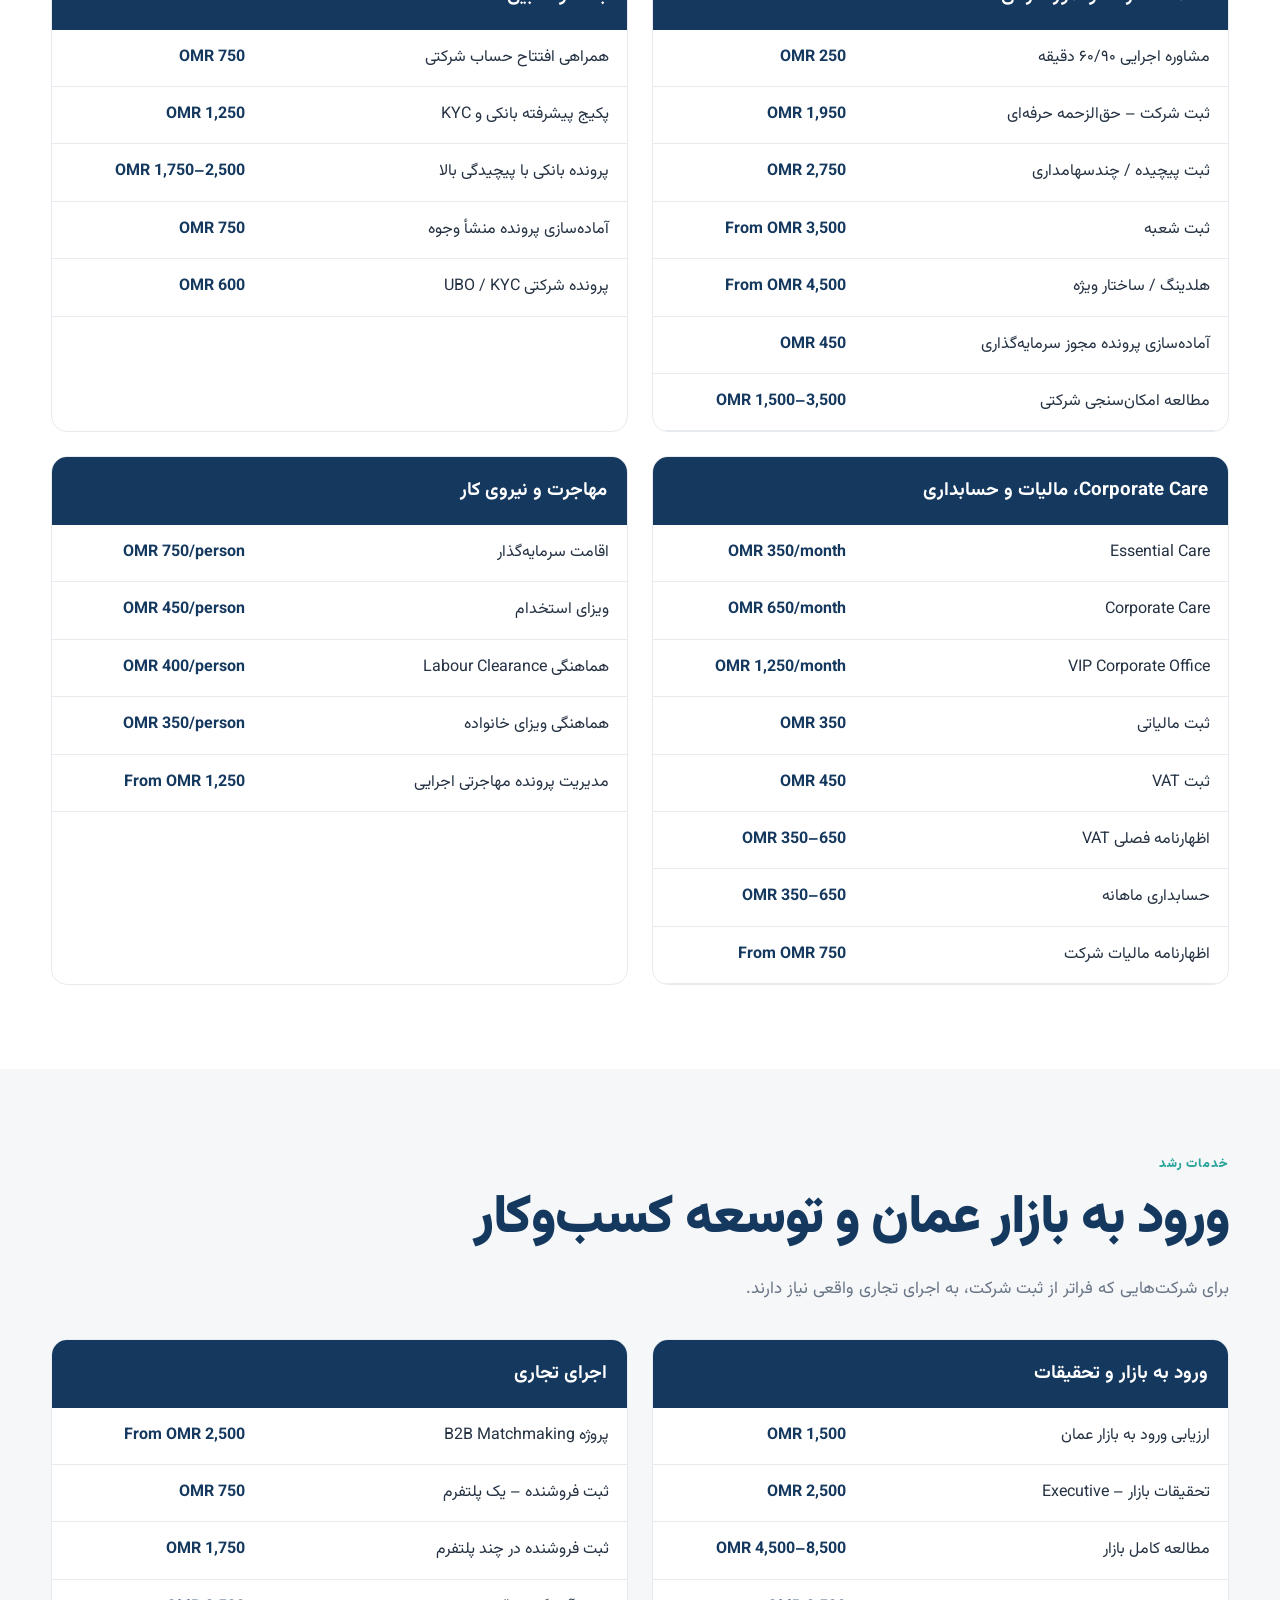
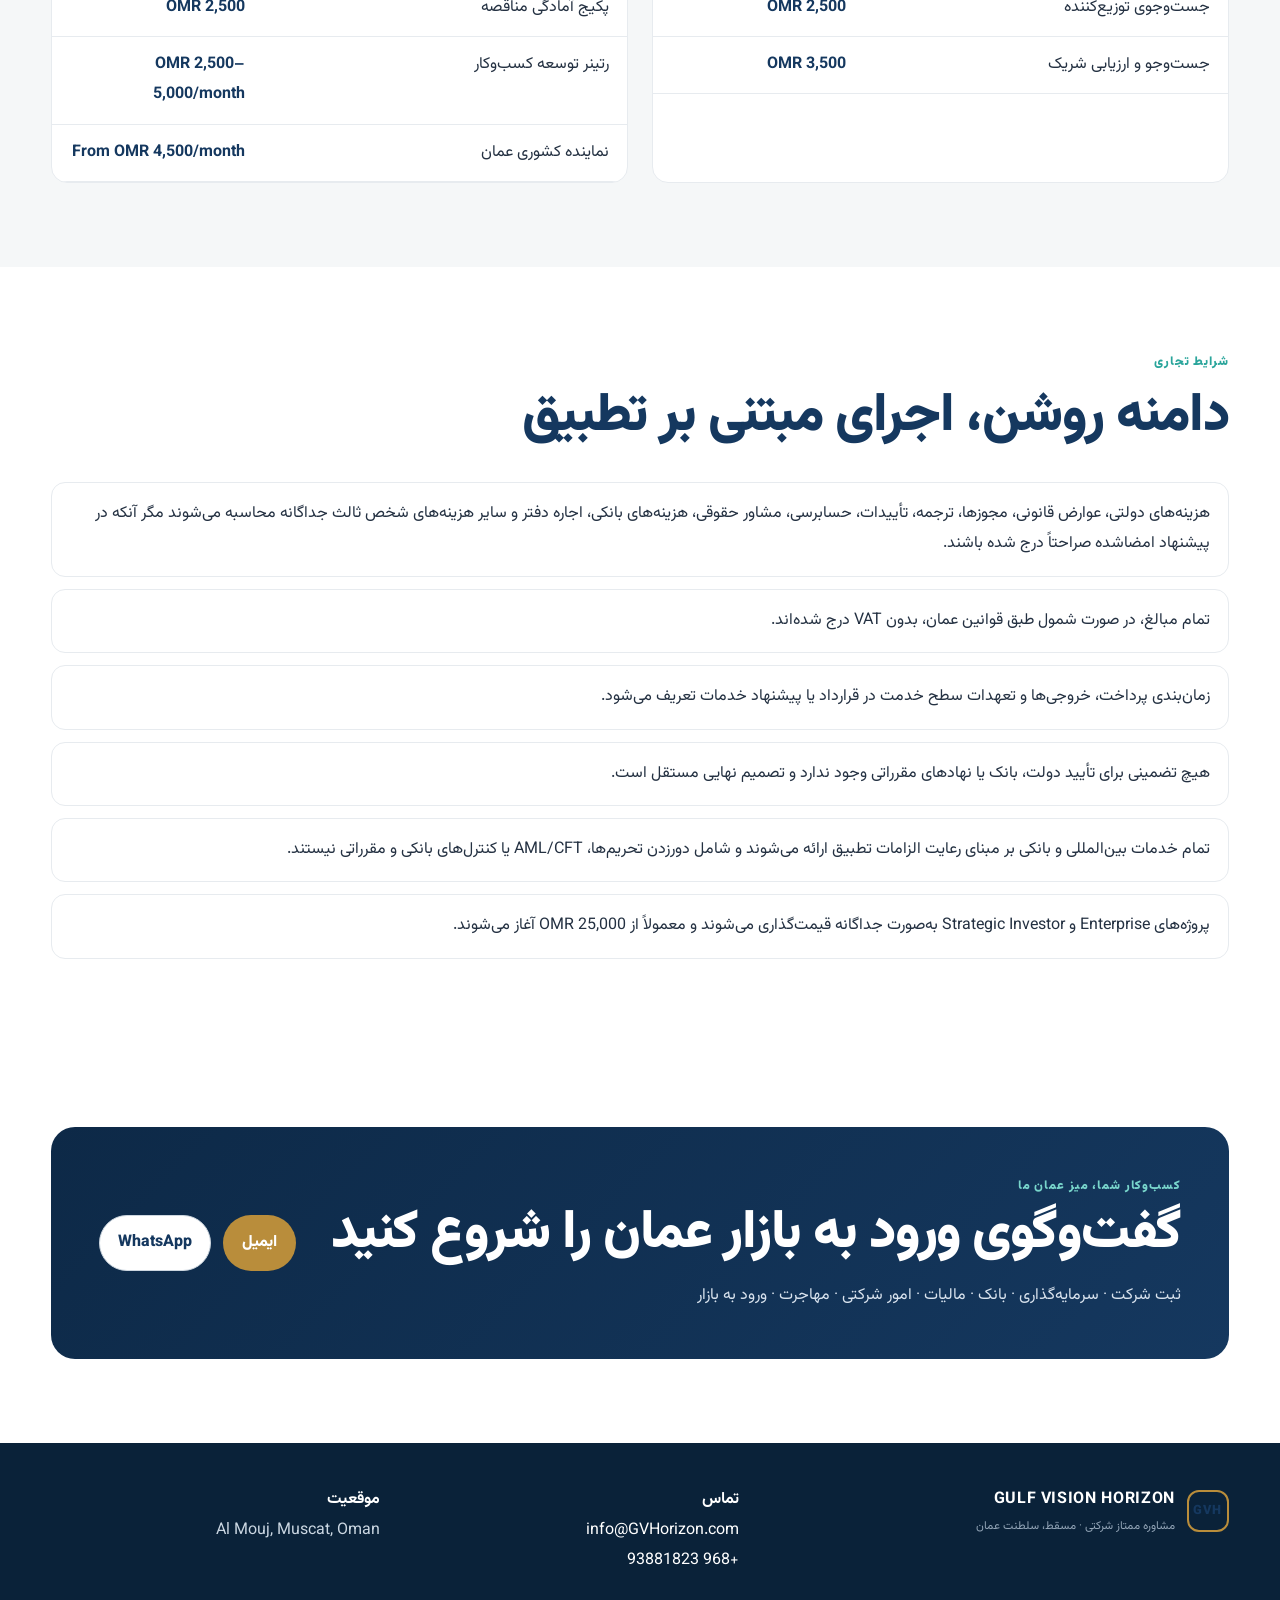
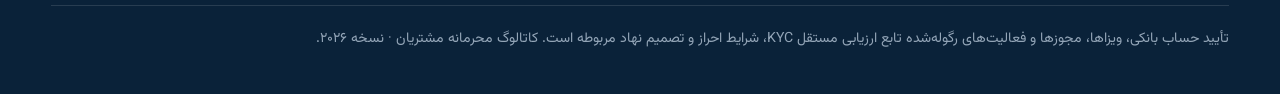
==== commit afe0fc2e: "Add Persian RTL version with Vazirmatn and bilingual switch" ====
--- a/index.html
+++ b/index.html
@@ -1,39 +1,46 @@
 <!doctype html>
-<html lang="en">
+<html lang="fa" dir="rtl" data-lang="fa">
 <head>
 <meta charset="utf-8" />
 <meta name="viewport" content="width=device-width, initial-scale=1" />
-<title>Gulf Vision Horizon | Oman Corporate & Investment Services</title>
-<meta name="description" content="Premium company formation, corporate advisory, banking readiness, tax, immigration, corporate care and market-entry services in Muscat, Oman." />
+<title>Gulf Vision Horizon | خدمات شرکتی و سرمایه‌گذاری عمان</title>
+<meta name="description" content="خدمات ممتاز ثبت شرکت، مشاوره شرکتی، آمادگی بانکی، مالیات، مهاجرت، امور شرکتی و ورود به بازار عمان در مسقط." />
 <meta name="theme-color" content="#102f53" />
+<link rel="preconnect" href="https://fonts.googleapis.com">
+<link rel="preconnect" href="https://fonts.gstatic.com" crossorigin>
+<link href="https://fonts.googleapis.com/css2?family=Vazirmatn:wght@300;400;500;600;700;800;900&family=Cormorant+Garamond:wght@600;700&display=swap" rel="stylesheet">
 <style>
 :root{--navy:#15385f;--navy2:#0d2947;--gold:#b98d3b;--teal:#2aa59b;--ink:#243142;--muted:#697586;--line:#e7ebef;--soft:#f5f7f8;--white:#fff;--r:20px;--shadow:0 18px 48px rgba(13,41,71,.10)}
-*{box-sizing:border-box}html{scroll-behavior:smooth}body{margin:0;font-family:Inter,ui-sans-serif,system-ui,-apple-system,BlinkMacSystemFont,"Segoe UI",sans-serif;color:var(--ink);line-height:1.62;background:#fff}a{text-decoration:none;color:inherit}.wrap{width:min(1180px,92vw);margin:auto}.top{background:var(--navy2);color:#dbe5ef;font-size:.9rem}.top .wrap{display:flex;justify-content:space-between;gap:20px;padding:8px 0;flex-wrap:wrap}.nav{position:sticky;top:0;z-index:20;background:rgba(255,255,255,.96);backdrop-filter:blur(12px);border-bottom:1px solid rgba(21,56,95,.08)}.nav .wrap{display:flex;justify-content:space-between;align-items:center;padding:14px 0}.brand{display:flex;align-items:center;gap:12px}.logo{width:42px;height:42px;border:2px solid var(--gold);border-radius:12px;position:relative}.logo:after{content:"GVH";position:absolute;inset:0;display:grid;place-items:center;color:var(--navy);font-weight:900;font-size:.8rem;letter-spacing:.08em}.brand strong{display:block;color:var(--navy);letter-spacing:.07em}.brand small{color:var(--muted);display:block;font-size:.72rem}.menu{display:flex;align-items:center;gap:22px;font-size:.94rem}.menu a:hover{color:var(--teal)}.btn{display:inline-flex;justify-content:center;align-items:center;padding:12px 18px;border-radius:999px;font-weight:800;border:1px solid transparent;transition:.2s}.btn-primary{background:var(--navy);color:#fff}.btn-gold{background:var(--gold);color:#fff}.btn-outline{border-color:#ccd6df;background:#fff;color:var(--navy)}.hero{padding:92px 0 80px;background:linear-gradient(135deg,#f7f9fb 0%,#fff 62%);position:relative;overflow:hidden}.hero:after{content:"";position:absolute;width:520px;height:520px;border-radius:50%;right:-150px;top:-130px;background:radial-gradient(circle,rgba(42,165,155,.15),rgba(42,165,155,0) 68%)}.stripe{height:13px;display:grid;grid-template-columns:62% 22% 16%;margin-bottom:35px}.stripe i:nth-child(1){background:var(--navy)}.stripe i:nth-child(2){background:var(--gold)}.stripe i:nth-child(3){background:var(--teal)}.hero-grid{display:grid;grid-template-columns:1.18fr .82fr;gap:50px;align-items:center}.eyebrow{font-size:.78rem;color:var(--teal);font-weight:900;text-transform:uppercase;letter-spacing:.13em}.hero h1,.section h2{font-family:Georgia,"Times New Roman",serif;color:var(--navy);letter-spacing:-.035em}.hero h1{font-size:clamp(3rem,7vw,5.8rem);line-height:.97;margin:.35rem 0 1.2rem}.hero p{font-size:1.16rem;color:var(--muted);max-width:760px}.actions{display:flex;gap:12px;flex-wrap:wrap;margin-top:28px}.hero-card{background:var(--navy2);color:#fff;border-radius:var(--r);padding:34px;box-shadow:var(--shadow)}.hero-card h3{font-family:Georgia,serif;font-size:1.8rem;margin:.4rem 0}.hero-card p{font-size:.98rem;color:#d5e0eb}.facts{display:grid;gap:0;margin-top:22px}.facts div{display:flex;justify-content:space-between;gap:20px;padding:13px 0;border-top:1px solid rgba(255,255,255,.14)}.section{padding:84px 0}.section.alt{background:var(--soft)}.section h2{font-size:clamp(2.2rem,4.5vw,4rem);line-height:1.08;margin:.4rem 0 1rem}.lead{color:var(--muted);font-size:1.08rem;max-width:830px}.cards{display:grid;grid-template-columns:repeat(4,1fr);gap:18px;margin-top:34px}.card{background:#fff;border:1px solid var(--line);border-radius:17px;padding:24px;box-shadow:0 10px 30px rgba(13,41,71,.04)}.num{color:var(--gold);font-size:.78rem;font-weight:900}.card h3{color:var(--navy);margin:.45rem 0 .55rem}.card p{color:var(--muted);font-size:.94rem}.packages{display:grid;grid-template-columns:repeat(3,1fr);gap:22px;margin-top:38px}.package{background:#fff;border:1px solid var(--line);border-radius:20px;padding:28px}.package.featured{border:2px solid var(--gold);box-shadow:var(--shadow);transform:translateY(-8px)}.tag{display:inline-block;background:rgba(185,141,59,.13);color:#8a6625;padding:5px 10px;border-radius:999px;font-size:.73rem;font-weight:900}.package h3{color:var(--navy);font-size:1.25rem}.price{font-family:Georgia,serif;color:var(--navy);font-size:2.25rem;margin:.3rem 0}.package ul{padding-left:19px;color:var(--muted)}.package li{margin:.46rem 0}.compare{overflow:auto;margin-top:30px;border:1px solid var(--line);border-radius:16px;background:#fff}.compare table{border-collapse:collapse;width:100%;min-width:850px}.compare th{background:var(--navy);color:#fff;padding:15px}.compare td{padding:14px;border-bottom:1px solid var(--line)}.compare tr:nth-child(even) td{background:#fafbfc}.fee-grid{display:grid;grid-template-columns:1fr 1fr;gap:24px;margin-top:34px}.fee-box{background:#fff;border:1px solid var(--line);border-radius:16px;overflow:hidden}.fee-box h3{margin:0;padding:16px 20px;background:var(--navy);color:#fff}.fee-row{display:grid;grid-template-columns:1.4fr .7fr;gap:14px;padding:13px 18px;border-bottom:1px solid var(--line)}.fee-row strong{color:var(--navy)}.terms{display:grid;gap:12px;margin-top:28px}.term{background:#fff;border:1px solid var(--line);border-radius:14px;padding:16px 18px}.cta{background:linear-gradient(135deg,var(--navy2),var(--navy));color:#fff;border-radius:24px;padding:48px;display:grid;grid-template-columns:1fr auto;gap:30px;align-items:center}.cta h2{color:#fff;margin:0 0 10px}.cta p{margin:0;color:#d9e3ee}.footer{background:#0a2239;color:#cbd7e2;padding:42px 0}.footer-grid{display:grid;grid-template-columns:1.4fr 1fr 1fr;gap:30px}.footer strong,.footer a{color:#fff}.footnote{margin-top:28px;padding-top:20px;border-top:1px solid rgba(255,255,255,.12);font-size:.88rem;color:#93a5b7}@media(max-width:960px){.menu a:not(.btn){display:none}.hero-grid,.cta,.footer-grid{grid-template-columns:1fr}.cards{grid-template-columns:repeat(2,1fr)}.packages{grid-template-columns:1fr}.package.featured{transform:none}.fee-grid{grid-template-columns:1fr}}@media(max-width:620px){.cards{grid-template-columns:1fr}.hero{padding-top:58px}.hero h1{font-size:3.25rem}.section{padding:62px 0}.cta{padding:30px}.fee-row{grid-template-columns:1fr}.brand small{display:none}.top .wrap{font-size:.82rem}}
+*{box-sizing:border-box}html{scroll-behavior:smooth}body{margin:0;font-family:'Vazirmatn',Tahoma,sans-serif;color:var(--ink);line-height:1.9;background:#fff}a{text-decoration:none;color:inherit}.wrap{width:min(1180px,92vw);margin:auto}.en{display:none}html[data-lang="en"]{direction:ltr}html[data-lang="en"] body{font-family:Inter,ui-sans-serif,system-ui,-apple-system,BlinkMacSystemFont,"Segoe UI",sans-serif;line-height:1.62}html[data-lang="en"] .fa{display:none}html[data-lang="en"] .en{display:initial}html[data-lang="en"] .hero h1,html[data-lang="en"] .section h2{font-family:'Cormorant Garamond',Georgia,serif}.top{background:var(--navy2);color:#dbe5ef;font-size:.9rem}.top .wrap{display:flex;justify-content:space-between;gap:20px;padding:8px 0;flex-wrap:wrap}.nav{position:sticky;top:0;z-index:20;background:rgba(255,255,255,.96);backdrop-filter:blur(12px);border-bottom:1px solid rgba(21,56,95,.08)}.nav .wrap{display:flex;justify-content:space-between;align-items:center;padding:14px 0}.brand{display:flex;align-items:center;gap:12px}.logo{width:42px;height:42px;border:2px solid var(--gold);border-radius:12px;position:relative;flex:0 0 auto}.logo:after{content:"GVH";position:absolute;inset:0;display:grid;place-items:center;color:var(--navy);font-weight:900;font-size:.8rem;letter-spacing:.08em}.brand strong{display:block;color:var(--navy);letter-spacing:.04em}.brand small{color:var(--muted);display:block;font-size:.72rem}.menu{display:flex;align-items:center;gap:18px;font-size:.94rem}.menu a:hover{color:var(--teal)}.lang-switch{display:flex;gap:6px;padding:4px;border:1px solid var(--line);border-radius:999px;background:#fff}.lang-switch button{border:0;background:transparent;padding:7px 10px;border-radius:999px;font-family:inherit;font-weight:800;color:var(--muted);cursor:pointer}.lang-switch button.active{background:var(--navy);color:#fff}.btn{display:inline-flex;justify-content:center;align-items:center;padding:12px 18px;border-radius:999px;font-weight:800;border:1px solid transparent;transition:.2s}.btn-primary{background:var(--navy);color:#fff}.btn-gold{background:var(--gold);color:#fff}.btn-outline{border-color:#ccd6df;background:#fff;color:var(--navy)}.hero{padding:92px 0 80px;background:linear-gradient(135deg,#f7f9fb 0%,#fff 62%);position:relative;overflow:hidden}.hero:after{content:"";position:absolute;width:520px;height:520px;border-radius:50%;inset-inline-end:-150px;top:-130px;background:radial-gradient(circle,rgba(42,165,155,.15),rgba(42,165,155,0) 68%)}.stripe{height:13px;display:grid;grid-template-columns:62% 22% 16%;margin-bottom:35px}.stripe i:nth-child(1){background:var(--navy)}.stripe i:nth-child(2){background:var(--gold)}.stripe i:nth-child(3){background:var(--teal)}.hero-grid{display:grid;grid-template-columns:1.18fr .82fr;gap:50px;align-items:center}.eyebrow{font-size:.78rem;color:var(--teal);font-weight:900;letter-spacing:.07em}.hero h1,.section h2{color:var(--navy);letter-spacing:-.02em}.hero h1{font-size:clamp(3rem,6vw,5rem);line-height:1.25;margin:.35rem 0 1.2rem;font-weight:900}.hero p{font-size:1.13rem;color:var(--muted);max-width:760px}.actions{display:flex;gap:12px;flex-wrap:wrap;margin-top:28px}.hero-card{background:var(--navy2);color:#fff;border-radius:var(--r);padding:34px;box-shadow:var(--shadow)}.hero-card h3{font-size:1.75rem;margin:.4rem 0;font-weight:800}.hero-card p{font-size:.98rem;color:#d5e0eb}.facts{display:grid;gap:0;margin-top:22px}.facts div{display:flex;justify-content:space-between;gap:20px;padding:13px 0;border-top:1px solid rgba(255,255,255,.14)}.section{padding:84px 0}.section.alt{background:var(--soft)}.section h2{font-size:clamp(2.15rem,4.2vw,3.7rem);line-height:1.35;margin:.4rem 0 1rem;font-weight:900}.lead{color:var(--muted);font-size:1.06rem;max-width:830px}.cards{display:grid;grid-template-columns:repeat(4,1fr);gap:18px;margin-top:34px}.card{background:#fff;border:1px solid var(--line);border-radius:17px;padding:24px;box-shadow:0 10px 30px rgba(13,41,71,.04)}.num{color:var(--gold);font-size:.78rem;font-weight:900}.card h3{color:var(--navy);margin:.45rem 0 .55rem;font-size:1.08rem}.card p{color:var(--muted);font-size:.94rem}.packages{display:grid;grid-template-columns:repeat(3,1fr);gap:22px;margin-top:38px}.package{background:#fff;border:1px solid var(--line);border-radius:20px;padding:28px}.package.featured{border:2px solid var(--gold);box-shadow:var(--shadow);transform:translateY(-8px)}.tag{display:inline-block;background:rgba(185,141,59,.13);color:#8a6625;padding:5px 10px;border-radius:999px;font-size:.73rem;font-weight:900}.package h3{color:var(--navy);font-size:1.25rem}.price{color:var(--navy);font-size:2rem;margin:.3rem 0;font-weight:900}.package ul{padding-inline-start:19px;color:var(--muted)}.package li{margin:.46rem 0}.compare{overflow:auto;margin-top:30px;border:1px solid var(--line);border-radius:16px;background:#fff}.compare table{border-collapse:collapse;width:100%;min-width:850px}.compare th{background:var(--navy);color:#fff;padding:15px}.compare td{padding:14px;border-bottom:1px solid var(--line)}.compare tr:nth-child(even) td{background:#fafbfc}.fee-grid{display:grid;grid-template-columns:1fr 1fr;gap:24px;margin-top:34px}.fee-box{background:#fff;border:1px solid var(--line);border-radius:16px;overflow:hidden}.fee-box h3{margin:0;padding:16px 20px;background:var(--navy);color:#fff}.fee-row{display:grid;grid-template-columns:1.4fr .7fr;gap:14px;padding:13px 18px;border-bottom:1px solid var(--line)}.fee-row strong{color:var(--navy)}.terms{display:grid;gap:12px;margin-top:28px}.term{background:#fff;border:1px solid var(--line);border-radius:14px;padding:16px 18px}.cta{background:linear-gradient(135deg,var(--navy2),var(--navy));color:#fff;border-radius:24px;padding:48px;display:grid;grid-template-columns:1fr auto;gap:30px;align-items:center}.cta h2{color:#fff;margin:0 0 10px}.cta p{margin:0;color:#d9e3ee}.footer{background:#0a2239;color:#cbd7e2;padding:42px 0}.footer-grid{display:grid;grid-template-columns:1.4fr 1fr 1fr;gap:30px}.footer strong,.footer a{color:#fff}.footnote{margin-top:28px;padding-top:20px;border-top:1px solid rgba(255,255,255,.12);font-size:.88rem;color:#93a5b7}@media(max-width:960px){.menu>a:not(.btn){display:none}.hero-grid,.cta,.footer-grid{grid-template-columns:1fr}.cards{grid-template-columns:repeat(2,1fr)}.packages{grid-template-columns:1fr}.package.featured{transform:none}.fee-grid{grid-template-columns:1fr}}@media(max-width:680px){.cards{grid-template-columns:1fr}.hero{padding-top:58px}.hero h1{font-size:3rem}.section{padding:62px 0}.cta{padding:30px}.fee-row{grid-template-columns:1fr}.brand small{display:none}.top .wrap{font-size:.82rem}.menu{gap:8px}.menu .btn{display:none}.lang-switch button{padding:6px 8px}}
 </style>
 </head>
 <body>
-<div class="top"><div class="wrap"><span>Muscat · Sultanate of Oman</span><span>Al Mouj, Muscat · info@GVHorizon.com · +968 93881823</span></div></div>
-<nav class="nav"><div class="wrap"><a href="#top" class="brand"><span class="logo"></span><span><strong>GULF VISION HORIZON</strong><small>Premium Corporate Advisory · Muscat, Oman</small></span></a><div class="menu"><a href="#services">Services</a><a href="#packages">Packages</a><a href="#fees">Fees</a><a href="#growth">Market Entry</a><a href="#contact" class="btn btn-primary">Book Consultation</a></div></div></nav>
-<header class="hero" id="top"><div class="wrap"><div class="stripe"><i></i><i></i><i></i></div><div class="hero-grid"><div><div class="eyebrow">Oman Corporate & Investment Services</div><h1>Executive Gateway<br>to Oman</h1><p>Exclusive company formation, corporate advisory and market-entry services for Iranian corporations, investors and executives — managed through one executive point of contact.</p><div class="actions"><a class="btn btn-gold" href="mailto:info@GVHorizon.com?subject=Executive%20Consultation">Book an Executive Consultation</a><a class="btn btn-outline" target="_blank" rel="noopener" href="https://wa.me/96893881823">WhatsApp</a></div></div><aside class="hero-card"><div class="eyebrow" style="color:#76d4cb">Private Client & Corporate Desk</div><h3>A Complete Oman Business Desk</h3><p>From market-entry structuring and company establishment to banking readiness, tax, immigration, corporate care and business development.</p><div class="facts"><div><span>Positioning</span><strong>Premium</strong></div><div><span>Execution</span><strong>Oman-based</strong></div><div><span>Approach</span><strong>Compliance-first</strong></div></div></aside></div></div></header>
-<section class="section" id="services"><div class="wrap"><div class="eyebrow">Our Service Architecture</div><h2>Everything required to establish and operate in Oman</h2><p class="lead">Designed for serious businesses that require more than a low-cost registration service.</p><div class="cards">
-<div class="card"><div class="num">01</div><h3>Market Entry & Structuring</h3><p>Business model review, legal structure, ownership planning, activity mapping, regulatory roadmap and feasibility support.</p></div>
-<div class="card"><div class="num">02</div><h3>Company Formation</h3><p>Commercial registration coordination, constitutional documents, Chamber, investment licence and activity licensing support.</p></div>
-<div class="card"><div class="num">03</div><h3>Banking & Compliance</h3><p>KYC preparation, UBO documentation, source-of-funds file, bank selection, application coordination and compliance readiness.</p></div>
-<div class="card"><div class="num">04</div><h3>Tax, Accounting & Finance</h3><p>Tax registration, VAT, bookkeeping setup, management accounts, return coordination, audit liaison and finance-function setup.</p></div>
-<div class="card"><div class="num">05</div><h3>Immigration & Labour</h3><p>Investor and employment cases, labour clearance coordination, resident-card process, family residency roadmap and Omanisation advisory.</p></div>
-<div class="card"><div class="num">06</div><h3>Corporate Care & PRO</h3><p>Licence monitoring, government liaison, corporate secretarial coordination, compliance calendar and ongoing executive support.</p></div>
-<div class="card"><div class="num">07</div><h3>Trade & Market Development</h3><p>Import/export structuring, distributor search, B2B matchmaking, vendor registration, tender readiness and market-entry execution.</p></div>
-<div class="card"><div class="num">08</div><h3>Executive Presence</h3><p>Premium business address, meeting facilities, reception, mail handling and corporate concierge in Muscat.</p></div>
+<div class="top"><div class="wrap"><span><span class="fa">مسقط · سلطنت عمان</span><span class="en">Muscat · Sultanate of Oman</span></span><span>Al Mouj, Muscat · info@GVHorizon.com · +968 93881823</span></div></div>
+<nav class="nav"><div class="wrap"><a href="#top" class="brand"><span class="logo"></span><span><strong>GULF VISION HORIZON</strong><small><span class="fa">مشاوره ممتاز شرکتی · مسقط، عمان</span><span class="en">Premium Corporate Advisory · Muscat, Oman</span></small></span></a><div class="menu"><a href="#services"><span class="fa">خدمات</span><span class="en">Services</span></a><a href="#packages"><span class="fa">پکیج‌ها</span><span class="en">Packages</span></a><a href="#fees"><span class="fa">تعرفه‌ها</span><span class="en">Fees</span></a><a href="#growth"><span class="fa">ورود به بازار</span><span class="en">Market Entry</span></a><div class="lang-switch"><button id="faBtn" class="active" onclick="setLang('fa')">FA</button><button id="enBtn" onclick="setLang('en')">EN</button></div><a href="#contact" class="btn btn-primary"><span class="fa">رزرو مشاوره</span><span class="en">Book Consultation</span></a></div></div></nav>
+<header class="hero" id="top"><div class="wrap"><div class="stripe"><i></i><i></i><i></i></div><div class="hero-grid"><div><div class="eyebrow"><span class="fa">خدمات شرکتی و سرمایه‌گذاری عمان</span><span class="en">Oman Corporate & Investment Services</span></div><h1><span class="fa">دروازه حرفه‌ای شما<br>برای ورود به عمان</span><span class="en">Executive Gateway<br>to Oman</span></h1><p><span class="fa">خدمات اختصاصی ثبت شرکت، مشاوره شرکتی و ورود به بازار عمان برای شرکت‌ها، سرمایه‌گذاران و مدیران ایرانی؛ با مدیریت یکپارچه از طریق یک نقطه تماس اجرایی.</span><span class="en">Exclusive company formation, corporate advisory and market-entry services for Iranian corporations, investors and executives — managed through one executive point of contact.</span></p><div class="actions"><a class="btn btn-gold" href="mailto:info@GVHorizon.com?subject=Executive%20Consultation"><span class="fa">رزرو مشاوره اجرایی</span><span class="en">Book an Executive Consultation</span></a><a class="btn btn-outline" target="_blank" rel="noopener" href="https://wa.me/96893881823">WhatsApp</a></div></div><aside class="hero-card"><div class="eyebrow" style="color:#76d4cb"><span class="fa">میز اختصاصی مشتریان و شرکت‌ها</span><span class="en">Private Client & Corporate Desk</span></div><h3><span class="fa">میز کامل کسب‌وکار شما در عمان</span><span class="en">A Complete Oman Business Desk</span></h3><p><span class="fa">از طراحی ساختار ورود به بازار و ثبت شرکت تا آمادگی بانکی، مالیات، مهاجرت، امور شرکتی و توسعه کسب‌وکار.</span><span class="en">From market-entry structuring and company establishment to banking readiness, tax, immigration, corporate care and business development.</span></p><div class="facts"><div><span><span class="fa">جایگاه</span><span class="en">Positioning</span></span><strong><span class="fa">ممتاز</span><span class="en">Premium</span></strong></div><div><span><span class="fa">اجرا</span><span class="en">Execution</span></span><strong><span class="fa">مستقر در عمان</span><span class="en">Oman-based</span></strong></div><div><span><span class="fa">رویکرد</span><span class="en">Approach</span></span><strong><span class="fa">مبتنی بر تطبیق</span><span class="en">Compliance-first</span></strong></div></div></aside></div></div></header>
+<section class="section" id="services"><div class="wrap"><div class="eyebrow"><span class="fa">معماری خدمات ما</span><span class="en">Our Service Architecture</span></div><h2><span class="fa">هرآنچه برای تأسیس و فعالیت حرفه‌ای در عمان نیاز دارید</span><span class="en">Everything required to establish and operate in Oman</span></h2><p class="lead"><span class="fa">برای کسب‌وکارهای جدی که به چیزی فراتر از یک سرویس ارزان ثبت شرکت نیاز دارند.</span><span class="en">Designed for serious businesses that require more than a low-cost registration service.</span></p><div class="cards">
+<div class="card"><div class="num">01</div><h3><span class="fa">ورود به بازار و ساختاردهی</span><span class="en">Market Entry & Structuring</span></h3><p><span class="fa">بررسی مدل کسب‌وکار، ساختار حقوقی، برنامه مالکیت، فعالیت‌ها، نقشه راه مقرراتی و پشتیبانی امکان‌سنجی.</span><span class="en">Business model review, legal structure, ownership planning, activity mapping, regulatory roadmap and feasibility support.</span></p></div>
+<div class="card"><div class="num">02</div><h3><span class="fa">ثبت و تأسیس شرکت</span><span class="en">Company Formation</span></h3><p><span class="fa">هماهنگی ثبت تجاری، اسناد تأسیسی، اتاق بازرگانی، مجوز سرمایه‌گذاری و مجوزهای فعالیت.</span><span class="en">Commercial registration coordination, constitutional documents, Chamber, investment licence and activity licensing support.</span></p></div>
+<div class="card"><div class="num">03</div><h3><span class="fa">بانک و تطبیق</span><span class="en">Banking & Compliance</span></h3><p><span class="fa">آماده‌سازی KYC، مدارک UBO، پرونده منشأ وجوه، انتخاب بانک و هماهنگی فرایند درخواست.</span><span class="en">KYC preparation, UBO documentation, source-of-funds file, bank selection, application coordination and compliance readiness.</span></p></div>
+<div class="card"><div class="num">04</div><h3><span class="fa">مالیات، حسابداری و مالی</span><span class="en">Tax, Accounting & Finance</span></h3><p><span class="fa">ثبت مالیاتی، VAT، راه‌اندازی حسابداری، حساب‌های مدیریتی، اظهارنامه‌ها، حسابرسی و طراحی واحد مالی.</span><span class="en">Tax registration, VAT, bookkeeping setup, management accounts, return coordination, audit liaison and finance-function setup.</span></p></div>
+<div class="card"><div class="num">05</div><h3><span class="fa">مهاجرت و نیروی کار</span><span class="en">Immigration & Labour</span></h3><p><span class="fa">پرونده‌های سرمایه‌گذار و استخدام، مجوز کار، کارت اقامت، اقامت خانواده و مشاوره عمانی‌سازی.</span><span class="en">Investor and employment cases, labour clearance coordination, resident-card process, family residency roadmap and Omanisation advisory.</span></p></div>
+<div class="card"><div class="num">06</div><h3><span class="fa">خدمات شرکتی و PRO</span><span class="en">Corporate Care & PRO</span></h3><p><span class="fa">پایش مجوزها، پیگیری امور دولتی، هماهنگی دبیرخانه شرکتی، تقویم تطبیق و پشتیبانی مستمر اجرایی.</span><span class="en">Licence monitoring, government liaison, corporate secretarial coordination, compliance calendar and ongoing executive support.</span></p></div>
+<div class="card"><div class="num">07</div><h3><span class="fa">تجارت و توسعه بازار</span><span class="en">Trade & Market Development</span></h3><p><span class="fa">ساختار واردات و صادرات، جست‌وجوی توزیع‌کننده، B2B، ثبت فروشنده، آمادگی مناقصه و اجرای ورود به بازار.</span><span class="en">Import/export structuring, distributor search, B2B matchmaking, vendor registration, tender readiness and market-entry execution.</span></p></div>
+<div class="card"><div class="num">08</div><h3><span class="fa">حضور اجرایی در مسقط</span><span class="en">Executive Presence</span></h3><p><span class="fa">آدرس تجاری ممتاز، اتاق جلسه، پذیرش، مدیریت نامه‌ها و خدمات کانسیرج شرکتی در مسقط.</span><span class="en">Premium business address, meeting facilities, reception, mail handling and corporate concierge in Muscat.</span></p></div>
 </div></div></section>
-<section class="section alt" id="packages"><div class="wrap"><div class="eyebrow">Three Service Levels</div><h2>Choose the level of execution your business requires</h2><p class="lead">Professional fees below exclude government charges and third-party costs unless expressly stated.</p><div class="packages">
-<div class="package"><span class="tag">PACKAGE 01</span><h3>EXECUTIVE</h3><div class="price">OMR 4,950</div><p><strong>Smart Entry. Premium Execution.</strong></p><ul><li>Executive consultation and initial Oman entry assessment</li><li>Legal-form, ownership and activity structuring roadmap</li><li>Company formation and registration coordination</li><li>Investment licence, Chamber, tax and licensing coordination</li><li>Premium registered business address for 12 months</li><li>Banking-readiness file and KYC checklist</li><li>Tax and accounting activation consultation</li><li>Assigned account manager + 3 months post-formation support</li></ul></div>
-<div class="package featured"><span class="tag">PACKAGE 02</span><h3>CORPORATE</h3><div class="price">OMR 8,900</div><p><strong>Complete Market Entry for Serious Businesses.</strong></p><ul><li>Everything in Executive</li><li>Advanced Iran–Oman corporate structuring</li><li>Advanced banking file, UBO pack and source-of-funds review</li><li>Residence process coordination for one executive</li><li>Corporate Care for 6 months</li><li>Finance activation and bookkeeping setup consultation</li><li>Market-entry workshop and competitor snapshot</li><li>Up to 3 targeted business introductions</li><li>Dedicated account manager + 6-month concierge</li></ul></div>
-<div class="package"><span class="tag">PACKAGE 03</span><h3>SIGNATURE VIP</h3><div class="price">OMR 14,900</div><p><strong>Your Corporate Office in Oman.</strong></p><ul><li>Everything in Corporate</li><li>Senior adviser and board-level Oman expansion roadmap</li><li>Dedicated Iran–Oman Corporate Desk</li><li>Executive banking strategy and multi-bank assessment</li><li>Corporate Care for 12 months</li><li>VIP market-entry support and tender-readiness review</li><li>Up to 10 targeted business introductions</li><li>Executive presence and VIP guest coordination</li><li>Senior dedicated account manager + monthly management review</li></ul></div>
-</div><div class="compare"><table><thead><tr><th>Service Level</th><th>Executive</th><th>Corporate</th><th>Signature VIP</th></tr></thead><tbody><tr><td>Professional Fee</td><td>OMR 4,950</td><td>OMR 8,900</td><td><strong>OMR 14,900</strong></td></tr><tr><td>Account Manager</td><td>Assigned</td><td>Dedicated</td><td>Senior dedicated</td></tr><tr><td>Premium Address</td><td>12 months</td><td>12 months</td><td>12 months</td></tr><tr><td>Banking Support</td><td>Standard</td><td>Advanced KYC</td><td>Executive desk</td></tr><tr><td>Post-Formation Support</td><td>3 months</td><td>6 months</td><td>12 months</td></tr><tr><td>Business Introductions</td><td>—</td><td>Up to 3</td><td>Up to 10</td></tr><tr><td>Management Review</td><td>—</td><td>Quarterly</td><td>Monthly</td></tr><tr><td>Response Priority</td><td>Priority</td><td>High priority</td><td>Executive SLA</td></tr></tbody></table></div></div></section>
-<section class="section" id="fees"><div class="wrap"><div class="eyebrow">Professional Fee Schedule</div><h2>Modular corporate, banking, tax and immigration support</h2><div class="fee-grid"><div class="fee-box"><h3>Company & Corporate Services</h3><div class="fee-row"><span>Executive Consultation · 60/90 min</span><strong>OMR 250</strong></div><div class="fee-row"><span>Company Formation · Professional Fee</span><strong>OMR 1,950</strong></div><div class="fee-row"><span>Complex / Multi-shareholder Formation</span><strong>OMR 2,750</strong></div><div class="fee-row"><span>Branch Registration</span><strong>From OMR 3,500</strong></div><div class="fee-row"><span>Holding / Special Structure</span><strong>From OMR 4,500</strong></div><div class="fee-row"><span>Investment Licence File Preparation</span><strong>OMR 450</strong></div><div class="fee-row"><span>Corporate Feasibility Study</span><strong>OMR 1,500–3,500</strong></div></div><div class="fee-box"><h3>Banking & Compliance</h3><div class="fee-row"><span>Corporate Bank Account Assistance</span><strong>OMR 750</strong></div><div class="fee-row"><span>Advanced Banking & KYC Package</span><strong>OMR 1,250</strong></div><div class="fee-row"><span>High-Complexity Banking Case</span><strong>OMR 1,750–2,500</strong></div><div class="fee-row"><span>Source of Funds File Preparation</span><strong>OMR 750</strong></div><div class="fee-row"><span>UBO / KYC Corporate File</span><strong>OMR 600</strong></div><div class="fee-row"><span>Annual KYC Refresh Management</span><strong>OMR 450</strong></div></div><div class="fee-box"><h3>Corporate Care, Tax & Accounting</h3><div class="fee-row"><span>Essential Care</span><strong>OMR 350/month</strong></div><div class="fee-row"><span>Corporate Care</span><strong>OMR 650/month</strong></div><div class="fee-row"><span>VIP Corporate Office</span><strong>OMR 1,250/month</strong></div><div class="fee-row"><span>Tax Registration</span><strong>OMR 350</strong></div><div class="fee-row"><span>VAT Registration</span><strong>OMR 450</strong></div><div class="fee-row"><span>VAT Return · Quarterly</span><strong>OMR 350–650</strong></div><div class="fee-row"><span>Monthly Bookkeeping</span><strong>OMR 350–650</strong></div><div class="fee-row"><span>Corporate Tax Return</span><strong>From OMR 750</strong></div><div class="fee-row"><span>Tax Advisory</span><strong>OMR 250/hour</strong></div><div class="fee-row"><span>Finance Function Setup</span><strong>OMR 1,500–3,500</strong></div></div><div class="fee-box"><h3>Immigration & Labour</h3><div class="fee-row"><span>Investor Residence Processing</span><strong>OMR 750/person</strong></div><div class="fee-row"><span>Employment Visa Processing</span><strong>OMR 450/person</strong></div><div class="fee-row"><span>Labour Clearance Coordination</span><strong>OMR 400/person</strong></div><div class="fee-row"><span>Family Visa Coordination</span><strong>OMR 350/person</strong></div><div class="fee-row"><span>Executive Immigration Case Management</span><strong>From OMR 1,250</strong></div></div></div></div></section>
-<section class="section alt" id="growth"><div class="wrap"><div class="eyebrow">Growth Services</div><h2>Oman Market Entry & Business Development</h2><p class="lead">For companies seeking commercial execution beyond incorporation.</p><div class="fee-grid"><div class="fee-box"><h3>Market Entry & Research</h3><div class="fee-row"><span>Oman Market Entry Assessment</span><strong>OMR 1,500</strong></div><div class="fee-row"><span>Market Research · Executive</span><strong>OMR 2,500</strong></div><div class="fee-row"><span>Full Market Study</span><strong>OMR 4,500–8,500</strong></div><div class="fee-row"><span>Distributor Search</span><strong>OMR 2,500</strong></div><div class="fee-row"><span>Partner Search & Qualification</span><strong>OMR 3,500</strong></div></div><div class="fee-box"><h3>Commercial Execution</h3><div class="fee-row"><span>B2B Matchmaking Project</span><strong>From OMR 2,500</strong></div><div class="fee-row"><span>Vendor Registration · Single</span><strong>OMR 750</strong></div><div class="fee-row"><span>Multi-Platform Vendor Registration</span><strong>OMR 1,750</strong></div><div class="fee-row"><span>Tender Readiness Package</span><strong>OMR 2,500</strong></div><div class="fee-row"><span>Business Development Retainer</span><strong>OMR 2,500–5,000/month</strong></div><div class="fee-row"><span>Oman Country Representative</span><strong>From OMR 4,500/month</strong></div></div></div></div></section>
-<section class="section"><div class="wrap"><div class="eyebrow">Commercial Terms</div><h2>Clear scope. Compliance-first execution.</h2><div class="terms"><div class="term">Government fees, statutory charges, licence fees, translations, attestations, audit fees, legal counsel, banking charges, office leases and other third-party costs are charged separately unless expressly included in a signed proposal.</div><div class="term">All fees are exclusive of VAT, if applicable under Oman law.</div><div class="term">Payment schedule, deliverables and service-level commitments are defined in the engagement letter or proposal.</div><div class="term">Government, bank and regulatory approvals cannot be guaranteed and remain subject to independent assessment.</div><div class="term">All cross-border and banking support is provided on a compliance-first basis and does not include circumvention of applicable sanctions, AML/CFT, banking or regulatory controls.</div><div class="term">Enterprise & Strategic Investor engagements are quoted separately, typically from OMR 25,000 depending on scope.</div></div></div></section>
-<section class="section" id="contact"><div class="wrap"><div class="cta"><div><div class="eyebrow" style="color:#78d5cb">Your Business. Our Oman Desk.</div><h2>Start your Oman market-entry conversation</h2><p>Company Formation · Investment · Banking · Tax · Corporate Care · Immigration · Market Entry</p></div><div class="actions" style="margin-top:0"><a class="btn btn-gold" href="mailto:info@GVHorizon.com?subject=Oman%20Corporate%20Services">Email Us</a><a class="btn btn-outline" target="_blank" rel="noopener" href="https://wa.me/96893881823">WhatsApp</a></div></div></div></section>
-<footer class="footer"><div class="wrap"><div class="footer-grid"><div><div class="brand"><span class="logo" style="border-color:#b98d3b"></span><span><strong>GULF VISION HORIZON</strong><small style="color:#93a5b7">Premium Corporate Advisory · Muscat, Sultanate of Oman</small></span></div></div><div><strong>Contact</strong><br><a href="mailto:info@GVHorizon.com">info@GVHorizon.com</a><br><a href="tel:+96893881823">+968 93881823</a></div><div><strong>Location</strong><br>Al Mouj, Muscat, Oman</div></div><div class="footnote">Bank-account approval, visas, permits and regulated licences remain subject to the relevant authority or institution’s independent KYC, eligibility and regulatory decisions. Confidential client catalogue · 2026 edition.</div></div></footer>
+<section class="section alt" id="packages"><div class="wrap"><div class="eyebrow"><span class="fa">سه سطح خدمات</span><span class="en">Three Service Levels</span></div><h2><span class="fa">سطح اجرایی مناسب کسب‌وکار خود را انتخاب کنید</span><span class="en">Choose the level of execution your business requires</span></h2><p class="lead"><span class="fa">هزینه‌های حرفه‌ای زیر، هزینه‌های دولتی و شخص ثالث را شامل نمی‌شود مگر آنکه صراحتاً ذکر شده باشد.</span><span class="en">Professional fees below exclude government charges and third-party costs unless expressly stated.</span></p><div class="packages">
+<div class="package"><span class="tag"><span class="fa">پکیج 01</span><span class="en">PACKAGE 01</span></span><h3>EXECUTIVE</h3><div class="price">OMR 4,950</div><p><strong><span class="fa">ورود هوشمند، اجرای ممتاز</span><span class="en">Smart Entry. Premium Execution.</span></strong></p><ul><li><span class="fa">مشاوره اجرایی و ارزیابی اولیه ورود به عمان</span><span class="en">Executive consultation and initial Oman entry assessment</span></li><li><span class="fa">نقشه راه ساختار حقوقی، مالکیت و فعالیت</span><span class="en">Legal-form, ownership and activity structuring roadmap</span></li><li><span class="fa">هماهنگی ثبت شرکت و فرایند ثبت</span><span class="en">Company formation and registration coordination</span></li><li><span class="fa">آدرس تجاری ممتاز برای ۱۲ ماه</span><span class="en">Premium registered business address for 12 months</span></li><li><span class="fa">پرونده آمادگی بانکی و چک‌لیست KYC</span><span class="en">Banking-readiness file and KYC checklist</span></li><li><span class="fa">مدیر حساب اختصاص‌یافته + ۳ ماه پشتیبانی پس از ثبت</span><span class="en">Assigned account manager + 3 months post-formation support</span></li></ul></div>
+<div class="package featured"><span class="tag"><span class="fa">پکیج 02</span><span class="en">PACKAGE 02</span></span><h3>CORPORATE</h3><div class="price">OMR 8,900</div><p><strong><span class="fa">ورود کامل به بازار برای کسب‌وکارهای جدی</span><span class="en">Complete Market Entry for Serious Businesses.</span></strong></p><ul><li><span class="fa">تمام خدمات Executive</span><span class="en">Everything in Executive</span></li><li><span class="fa">ساختاردهی پیشرفته ایران–عمان</span><span class="en">Advanced Iran–Oman corporate structuring</span></li><li><span class="fa">پرونده بانکی پیشرفته، UBO و بررسی منشأ وجوه</span><span class="en">Advanced banking file, UBO pack and source-of-funds review</span></li><li><span class="fa">هماهنگی اقامت برای یک مدیر اجرایی</span><span class="en">Residence process coordination for one executive</span></li><li><span class="fa">خدمات Corporate Care برای ۶ ماه</span><span class="en">Corporate Care for 6 months</span></li><li><span class="fa">کارگاه ورود به بازار و تصویر رقابتی</span><span class="en">Market-entry workshop and competitor snapshot</span></li><li><span class="fa">تا ۳ معرفی تجاری هدفمند</span><span class="en">Up to 3 targeted business introductions</span></li></ul></div>
+<div class="package"><span class="tag"><span class="fa">پکیج 03</span><span class="en">PACKAGE 03</span></span><h3>SIGNATURE VIP</h3><div class="price">OMR 14,900</div><p><strong><span class="fa">دفتر شرکتی شما در عمان</span><span class="en">Your Corporate Office in Oman.</span></strong></p><ul><li><span class="fa">تمام خدمات Corporate</span><span class="en">Everything in Corporate</span></li><li><span class="fa">مشاور ارشد و نقشه راه توسعه در سطح هیئت‌مدیره</span><span class="en">Senior adviser and board-level Oman expansion roadmap</span></li><li><span class="fa">میز اختصاصی شرکتی ایران–عمان</span><span class="en">Dedicated Iran–Oman Corporate Desk</span></li><li><span class="fa">استراتژی بانکی اجرایی و ارزیابی چندبانکی</span><span class="en">Executive banking strategy and multi-bank assessment</span></li><li><span class="fa">Corporate Care برای ۱۲ ماه</span><span class="en">Corporate Care for 12 months</span></li><li><span class="fa">تا ۱۰ معرفی تجاری هدفمند</span><span class="en">Up to 10 targeted business introductions</span></li><li><span class="fa">حضور اجرایی و هماهنگی VIP مهمانان</span><span class="en">Executive presence and VIP guest coordination</span></li></ul></div>
+</div><div class="compare"><table><thead><tr><th><span class="fa">سطح خدمت</span><span class="en">Service Level</span></th><th>Executive</th><th>Corporate</th><th>Signature VIP</th></tr></thead><tbody><tr><td><span class="fa">هزینه حرفه‌ای</span><span class="en">Professional Fee</span></td><td>OMR 4,950</td><td>OMR 8,900</td><td><strong>OMR 14,900</strong></td></tr><tr><td><span class="fa">مدیر حساب</span><span class="en">Account Manager</span></td><td><span class="fa">اختصاص‌یافته</span><span class="en">Assigned</span></td><td><span class="fa">اختصاصی</span><span class="en">Dedicated</span></td><td><span class="fa">ارشد اختصاصی</span><span class="en">Senior dedicated</span></td></tr><tr><td><span class="fa">آدرس ممتاز</span><span class="en">Premium Address</span></td><td><span class="fa">۱۲ ماه</span><span class="en">12 months</span></td><td><span class="fa">۱۲ ماه</span><span class="en">12 months</span></td><td><span class="fa">۱۲ ماه</span><span class="en">12 months</span></td></tr><tr><td><span class="fa">پشتیبانی بانکی</span><span class="en">Banking Support</span></td><td><span class="fa">استاندارد</span><span class="en">Standard</span></td><td><span class="fa">KYC پیشرفته</span><span class="en">Advanced KYC</span></td><td><span class="fa">میز اجرایی</span><span class="en">Executive desk</span></td></tr><tr><td><span class="fa">پشتیبانی پس از ثبت</span><span class="en">Post-Formation Support</span></td><td><span class="fa">۳ ماه</span><span class="en">3 months</span></td><td><span class="fa">۶ ماه</span><span class="en">6 months</span></td><td><span class="fa">۱۲ ماه</span><span class="en">12 months</span></td></tr></tbody></table></div></div></section>
+<section class="section" id="fees"><div class="wrap"><div class="eyebrow"><span class="fa">تعرفه خدمات حرفه‌ای</span><span class="en">Professional Fee Schedule</span></div><h2><span class="fa">خدمات ماژولار شرکتی، بانکی، مالیاتی و مهاجرتی</span><span class="en">Modular corporate, banking, tax and immigration support</span></h2><div class="fee-grid"><div class="fee-box"><h3><span class="fa">خدمات شرکت و امور شرکتی</span><span class="en">Company & Corporate Services</span></h3><div class="fee-row"><span><span class="fa">مشاوره اجرایی ۶۰/۹۰ دقیقه</span><span class="en">Executive Consultation · 60/90 min</span></span><strong>OMR 250</strong></div><div class="fee-row"><span><span class="fa">ثبت شرکت – حق‌الزحمه حرفه‌ای</span><span class="en">Company Formation · Professional Fee</span></span><strong>OMR 1,950</strong></div><div class="fee-row"><span><span class="fa">ثبت پیچیده / چندسهامداری</span><span class="en">Complex / Multi-shareholder Formation</span></span><strong>OMR 2,750</strong></div><div class="fee-row"><span><span class="fa">ثبت شعبه</span><span class="en">Branch Registration</span></span><strong>From OMR 3,500</strong></div><div class="fee-row"><span><span class="fa">هلدینگ / ساختار ویژه</span><span class="en">Holding / Special Structure</span></span><strong>From OMR 4,500</strong></div><div class="fee-row"><span><span class="fa">آماده‌سازی پرونده مجوز سرمایه‌گذاری</span><span class="en">Investment Licence File Preparation</span></span><strong>OMR 450</strong></div><div class="fee-row"><span><span class="fa">مطالعه امکان‌سنجی شرکتی</span><span class="en">Corporate Feasibility Study</span></span><strong>OMR 1,500–3,500</strong></div></div><div class="fee-box"><h3><span class="fa">بانک و تطبیق</span><span class="en">Banking & Compliance</span></h3><div class="fee-row"><span><span class="fa">همراهی افتتاح حساب شرکتی</span><span class="en">Corporate Bank Account Assistance</span></span><strong>OMR 750</strong></div><div class="fee-row"><span><span class="fa">پکیج پیشرفته بانکی و KYC</span><span class="en">Advanced Banking & KYC Package</span></span><strong>OMR 1,250</strong></div><div class="fee-row"><span><span class="fa">پرونده بانکی با پیچیدگی بالا</span><span class="en">High-Complexity Banking Case</span></span><strong>OMR 1,750–2,500</strong></div><div class="fee-row"><span><span class="fa">آماده‌سازی پرونده منشأ وجوه</span><span class="en">Source of Funds File Preparation</span></span><strong>OMR 750</strong></div><div class="fee-row"><span><span class="fa">پرونده شرکتی UBO / KYC</span><span class="en">UBO / KYC Corporate File</span></span><strong>OMR 600</strong></div></div><div class="fee-box"><h3><span class="fa">Corporate Care، مالیات و حسابداری</span><span class="en">Corporate Care, Tax & Accounting</span></h3><div class="fee-row"><span><span class="fa">Essential Care</span><span class="en">Essential Care</span></span><strong>OMR 350/month</strong></div><div class="fee-row"><span>Corporate Care</span><strong>OMR 650/month</strong></div><div class="fee-row"><span>VIP Corporate Office</span><strong>OMR 1,250/month</strong></div><div class="fee-row"><span><span class="fa">ثبت مالیاتی</span><span class="en">Tax Registration</span></span><strong>OMR 350</strong></div><div class="fee-row"><span><span class="fa">ثبت VAT</span><span class="en">VAT Registration</span></span><strong>OMR 450</strong></div><div class="fee-row"><span><span class="fa">اظهارنامه فصلی VAT</span><span class="en">VAT Return · Quarterly</span></span><strong>OMR 350–650</strong></div><div class="fee-row"><span><span class="fa">حسابداری ماهانه</span><span class="en">Monthly Bookkeeping</span></span><strong>OMR 350–650</strong></div><div class="fee-row"><span><span class="fa">اظهارنامه مالیات شرکت</span><span class="en">Corporate Tax Return</span></span><strong>From OMR 750</strong></div></div><div class="fee-box"><h3><span class="fa">مهاجرت و نیروی کار</span><span class="en">Immigration & Labour</span></h3><div class="fee-row"><span><span class="fa">اقامت سرمایه‌گذار</span><span class="en">Investor Residence Processing</span></span><strong>OMR 750/person</strong></div><div class="fee-row"><span><span class="fa">ویزای استخدام</span><span class="en">Employment Visa Processing</span></span><strong>OMR 450/person</strong></div><div class="fee-row"><span><span class="fa">هماهنگی Labour Clearance</span><span class="en">Labour Clearance Coordination</span></span><strong>OMR 400/person</strong></div><div class="fee-row"><span><span class="fa">هماهنگی ویزای خانواده</span><span class="en">Family Visa Coordination</span></span><strong>OMR 350/person</strong></div><div class="fee-row"><span><span class="fa">مدیریت پرونده مهاجرتی اجرایی</span><span class="en">Executive Immigration Case Management</span></span><strong>From OMR 1,250</strong></div></div></div></div></section>
+<section class="section alt" id="growth"><div class="wrap"><div class="eyebrow"><span class="fa">خدمات رشد</span><span class="en">Growth Services</span></div><h2><span class="fa">ورود به بازار عمان و توسعه کسب‌وکار</span><span class="en">Oman Market Entry & Business Development</span></h2><p class="lead"><span class="fa">برای شرکت‌هایی که فراتر از ثبت شرکت، به اجرای تجاری واقعی نیاز دارند.</span><span class="en">For companies seeking commercial execution beyond incorporation.</span></p><div class="fee-grid"><div class="fee-box"><h3><span class="fa">ورود به بازار و تحقیقات</span><span class="en">Market Entry & Research</span></h3><div class="fee-row"><span><span class="fa">ارزیابی ورود به بازار عمان</span><span class="en">Oman Market Entry Assessment</span></span><strong>OMR 1,500</strong></div><div class="fee-row"><span><span class="fa">تحقیقات بازار – Executive</span><span class="en">Market Research · Executive</span></span><strong>OMR 2,500</strong></div><div class="fee-row"><span><span class="fa">مطالعه کامل بازار</span><span class="en">Full Market Study</span></span><strong>OMR 4,500–8,500</strong></div><div class="fee-row"><span><span class="fa">جست‌وجوی توزیع‌کننده</span><span class="en">Distributor Search</span></span><strong>OMR 2,500</strong></div><div class="fee-row"><span><span class="fa">جست‌وجو و ارزیابی شریک</span><span class="en">Partner Search & Qualification</span></span><strong>OMR 3,500</strong></div></div><div class="fee-box"><h3><span class="fa">اجرای تجاری</span><span class="en">Commercial Execution</span></h3><div class="fee-row"><span><span class="fa">پروژه B2B Matchmaking</span><span class="en">B2B Matchmaking Project</span></span><strong>From OMR 2,500</strong></div><div class="fee-row"><span><span class="fa">ثبت فروشنده – یک پلتفرم</span><span class="en">Vendor Registration · Single</span></span><strong>OMR 750</strong></div><div class="fee-row"><span><span class="fa">ثبت فروشنده در چند پلتفرم</span><span class="en">Multi-Platform Vendor Registration</span></span><strong>OMR 1,750</strong></div><div class="fee-row"><span><span class="fa">پکیج آمادگی مناقصه</span><span class="en">Tender Readiness Package</span></span><strong>OMR 2,500</strong></div><div class="fee-row"><span><span class="fa">رتینر توسعه کسب‌وکار</span><span class="en">Business Development Retainer</span></span><strong>OMR 2,500–5,000/month</strong></div><div class="fee-row"><span><span class="fa">نماینده کشوری عمان</span><span class="en">Oman Country Representative</span></span><strong>From OMR 4,500/month</strong></div></div></div></div></section>
+<section class="section"><div class="wrap"><div class="eyebrow"><span class="fa">شرایط تجاری</span><span class="en">Commercial Terms</span></div><h2><span class="fa">دامنه روشن، اجرای مبتنی بر تطبیق</span><span class="en">Clear scope. Compliance-first execution.</span></h2><div class="terms"><div class="term"><span class="fa">هزینه‌های دولتی، عوارض قانونی، مجوزها، ترجمه، تأییدات، حسابرسی، مشاور حقوقی، هزینه‌های بانکی، اجاره دفتر و سایر هزینه‌های شخص ثالث جداگانه محاسبه می‌شوند مگر آنکه در پیشنهاد امضاشده صراحتاً درج شده باشند.</span><span class="en">Government fees, statutory charges, licence fees, translations, attestations, audit fees, legal counsel, banking charges, office leases and other third-party costs are charged separately unless expressly included in a signed proposal.</span></div><div class="term"><span class="fa">تمام مبالغ، در صورت شمول طبق قوانین عمان، بدون VAT درج شده‌اند.</span><span class="en">All fees are exclusive of VAT, if applicable under Oman law.</span></div><div class="term"><span class="fa">زمان‌بندی پرداخت، خروجی‌ها و تعهدات سطح خدمت در قرارداد یا پیشنهاد خدمات تعریف می‌شود.</span><span class="en">Payment schedule, deliverables and service-level commitments are defined in the engagement letter or proposal.</span></div><div class="term"><span class="fa">هیچ تضمینی برای تأیید دولت، بانک یا نهادهای مقرراتی وجود ندارد و تصمیم نهایی مستقل است.</span><span class="en">Government, bank and regulatory approvals cannot be guaranteed and remain subject to independent assessment.</span></div><div class="term"><span class="fa">تمام خدمات بین‌المللی و بانکی بر مبنای رعایت الزامات تطبیق ارائه می‌شوند و شامل دورزدن تحریم‌ها، AML/CFT یا کنترل‌های بانکی و مقرراتی نیستند.</span><span class="en">All cross-border and banking support is provided on a compliance-first basis and does not include circumvention of applicable sanctions, AML/CFT, banking or regulatory controls.</span></div><div class="term"><span class="fa">پروژه‌های Enterprise و Strategic Investor به‌صورت جداگانه قیمت‌گذاری می‌شوند و معمولاً از OMR 25,000 آغاز می‌شوند.</span><span class="en">Enterprise & Strategic Investor engagements are quoted separately, typically from OMR 25,000 depending on scope.</span></div></div></div></section>
+<section class="section" id="contact"><div class="wrap"><div class="cta"><div><div class="eyebrow" style="color:#78d5cb"><span class="fa">کسب‌وکار شما، میز عمان ما</span><span class="en">Your Business. Our Oman Desk.</span></div><h2><span class="fa">گفت‌وگوی ورود به بازار عمان را شروع کنید</span><span class="en">Start your Oman market-entry conversation</span></h2><p><span class="fa">ثبت شرکت · سرمایه‌گذاری · بانک · مالیات · امور شرکتی · مهاجرت · ورود به بازار</span><span class="en">Company Formation · Investment · Banking · Tax · Corporate Care · Immigration · Market Entry</span></p></div><div class="actions" style="margin-top:0"><a class="btn btn-gold" href="mailto:info@GVHorizon.com?subject=Oman%20Corporate%20Services"><span class="fa">ایمیل</span><span class="en">Email Us</span></a><a class="btn btn-outline" target="_blank" rel="noopener" href="https://wa.me/96893881823">WhatsApp</a></div></div></div></section>
+<footer class="footer"><div class="wrap"><div class="footer-grid"><div><div class="brand"><span class="logo" style="border-color:#b98d3b"></span><span><strong>GULF VISION HORIZON</strong><small style="color:#93a5b7"><span class="fa">مشاوره ممتاز شرکتی · مسقط، سلطنت عمان</span><span class="en">Premium Corporate Advisory · Muscat, Sultanate of Oman</span></small></span></div></div><div><strong><span class="fa">تماس</span><span class="en">Contact</span></strong><br><a href="mailto:info@GVHorizon.com">info@GVHorizon.com</a><br><a href="tel:+96893881823">+968 93881823</a></div><div><strong><span class="fa">موقعیت</span><span class="en">Location</span></strong><br>Al Mouj, Muscat, Oman</div></div><div class="footnote"><span class="fa">تأیید حساب بانکی، ویزاها، مجوزها و فعالیت‌های رگوله‌شده تابع ارزیابی مستقل KYC، شرایط احراز و تصمیم نهاد مربوطه است. کاتالوگ محرمانه مشتریان · نسخه ۲۰۲۶.</span><span class="en">Bank-account approval, visas, permits and regulated licences remain subject to the relevant authority or institution’s independent KYC, eligibility and regulatory decisions. Confidential client catalogue · 2026 edition.</span></div></div></footer>
+<script>
+function setLang(lang){document.documentElement.dataset.lang=lang;document.documentElement.lang=lang;document.documentElement.dir=lang==='fa'?'rtl':'ltr';document.getElementById('faBtn').classList.toggle('active',lang==='fa');document.getElementById('enBtn').classList.toggle('active',lang==='en');localStorage.setItem('gvhLang',lang)}
+const saved=localStorage.getItem('gvhLang'); if(saved){setLang(saved)}
+</script>
 </body>
 </html>
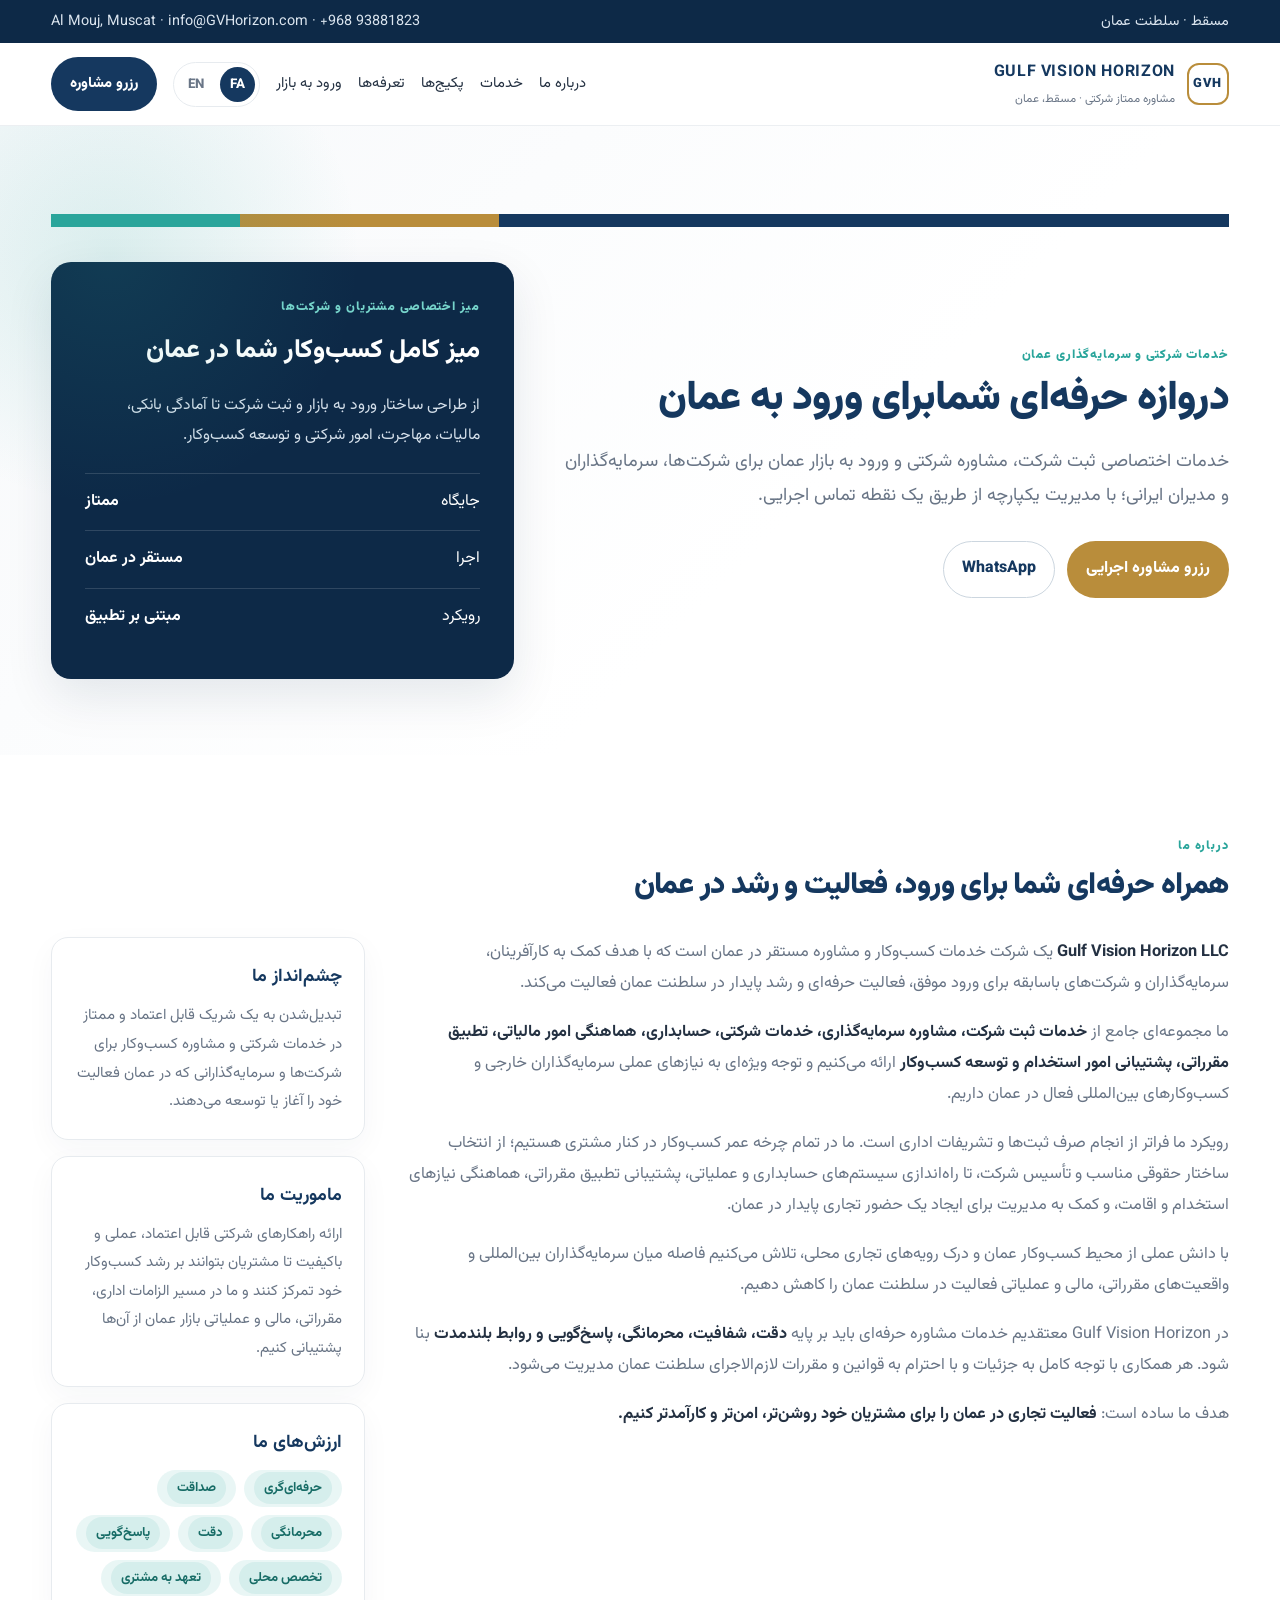
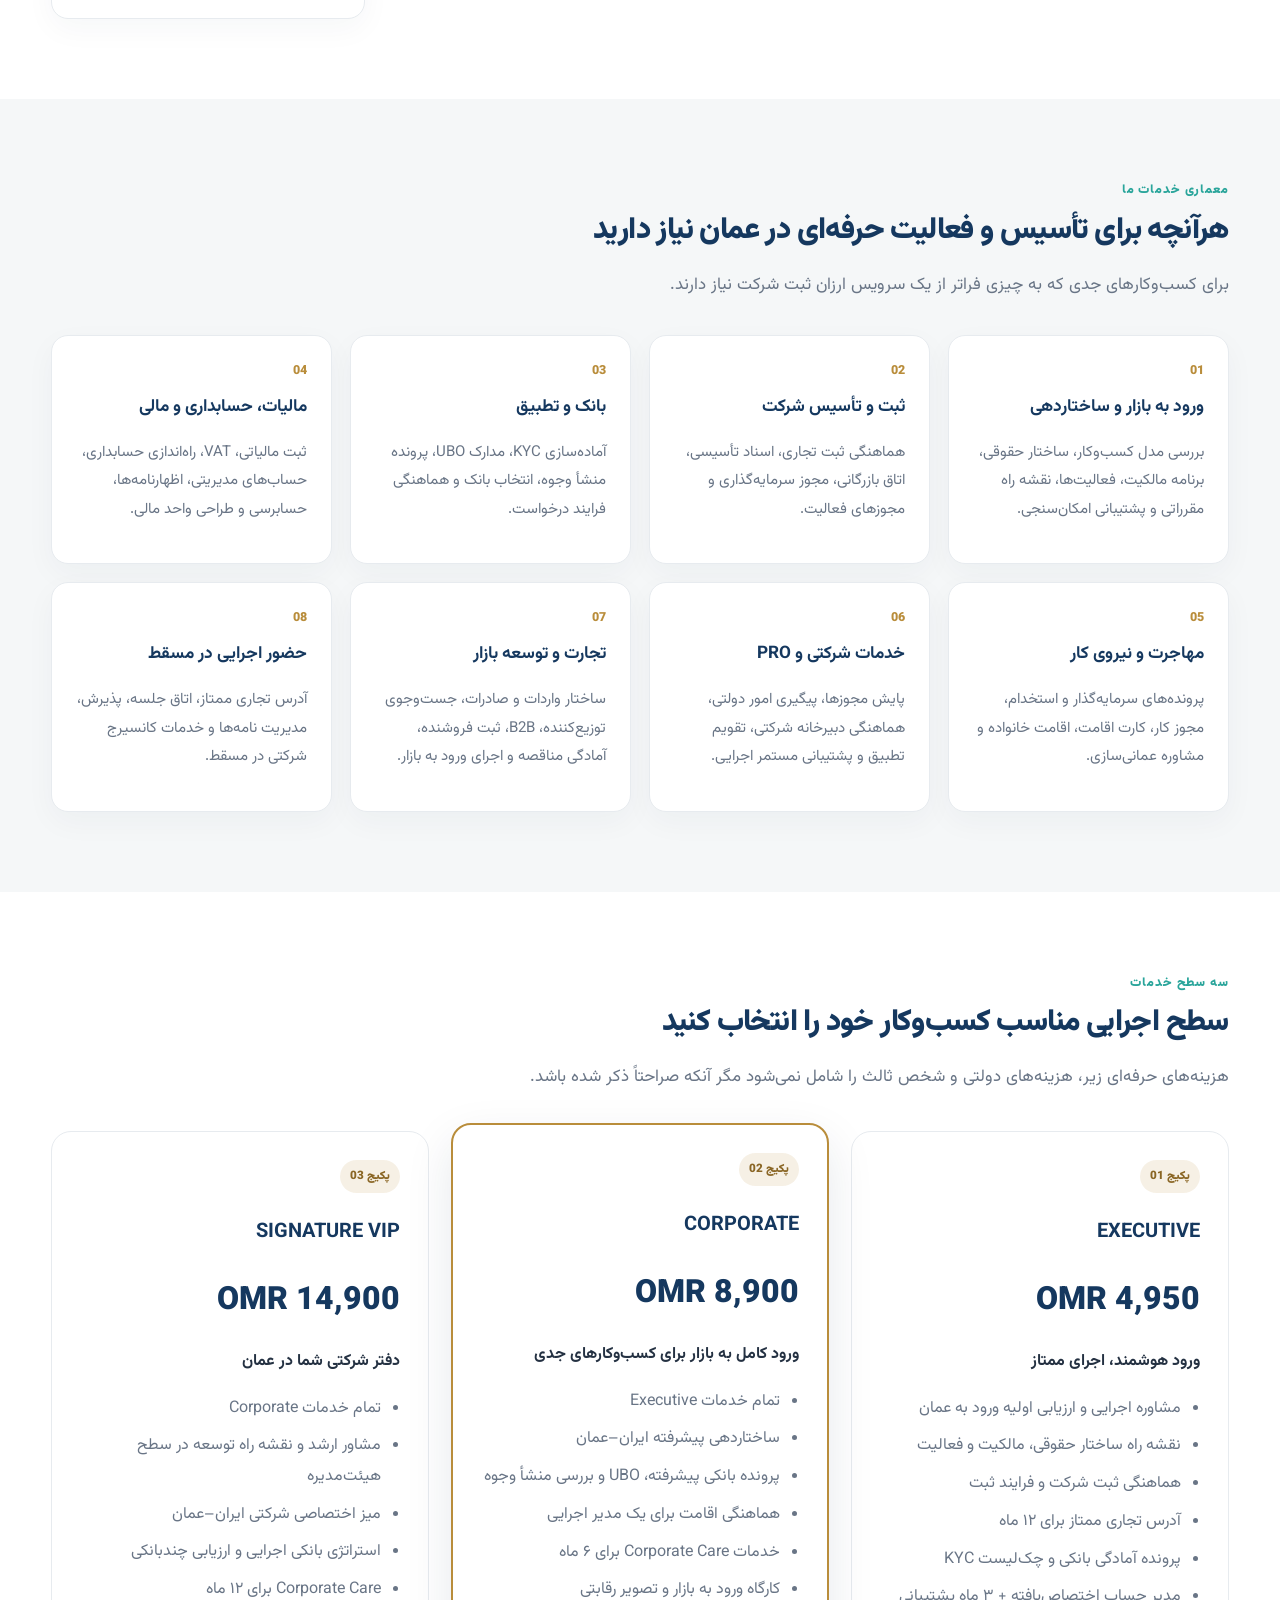
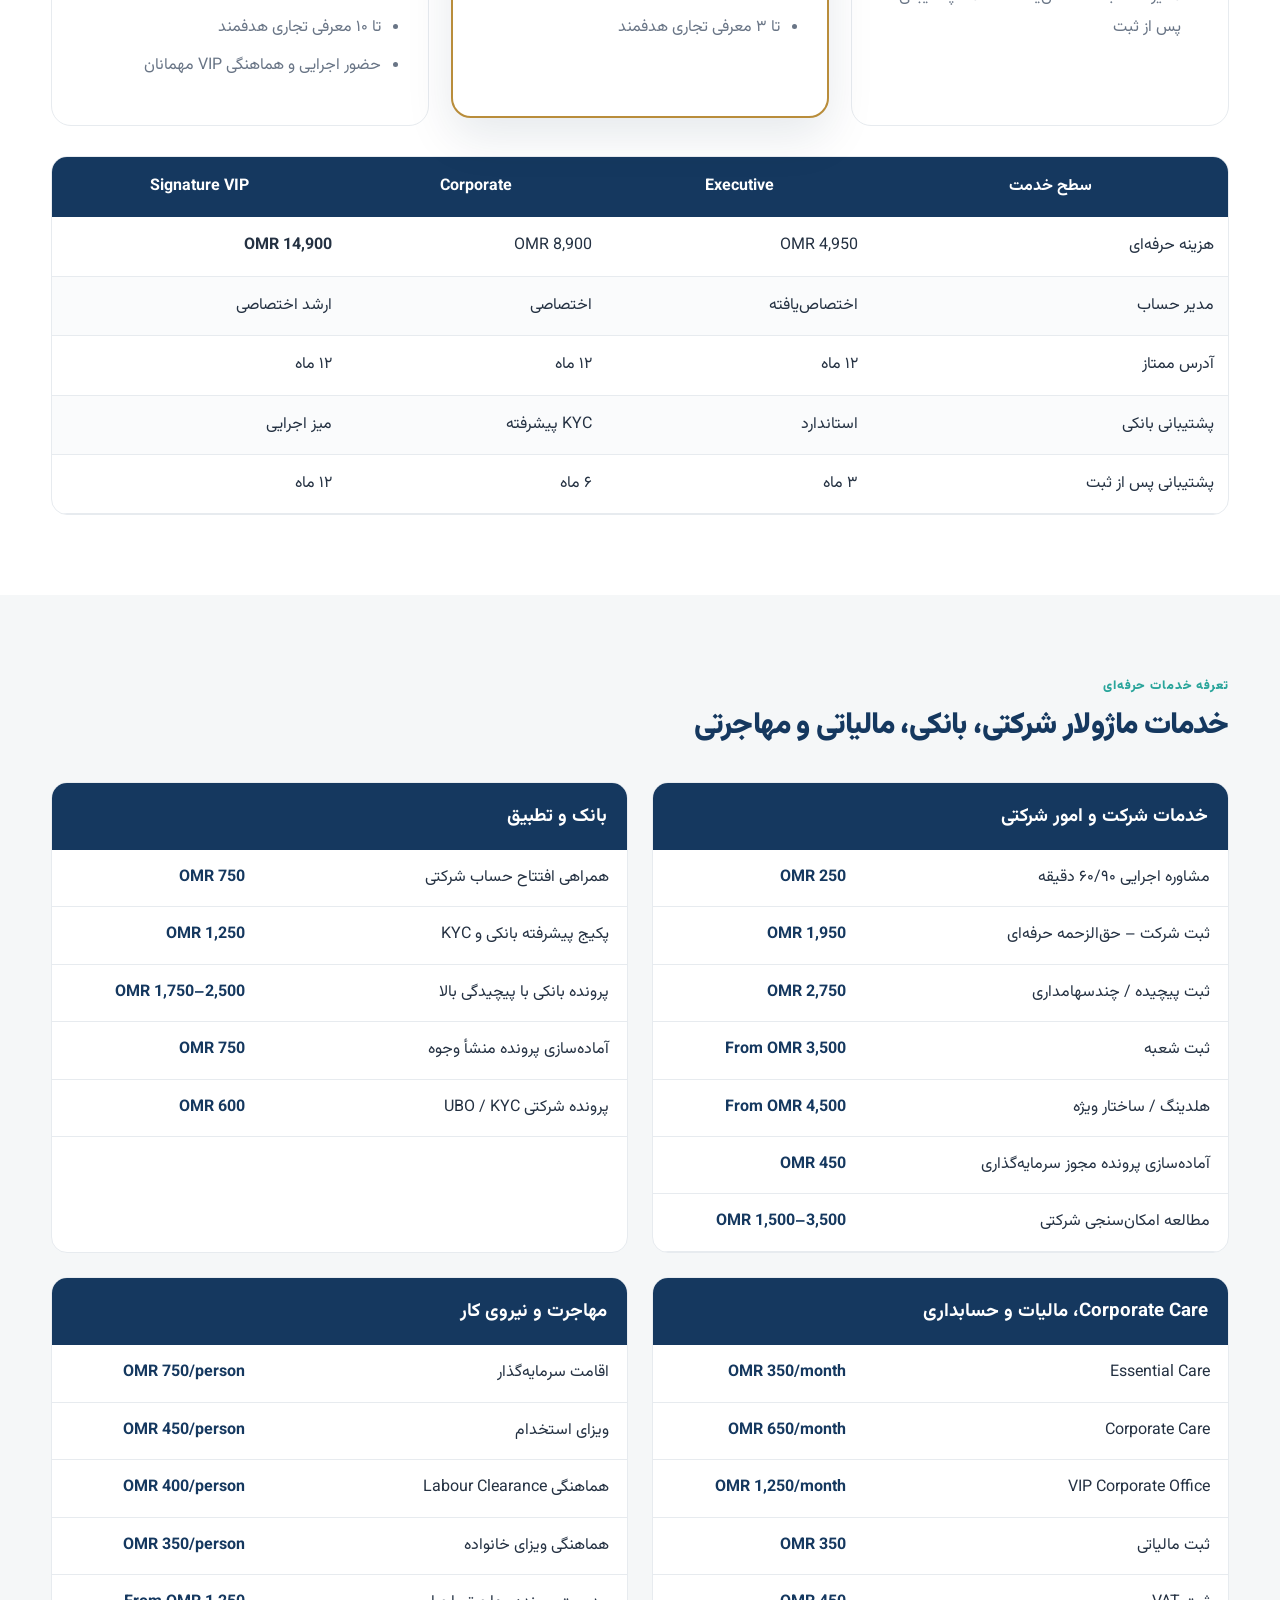
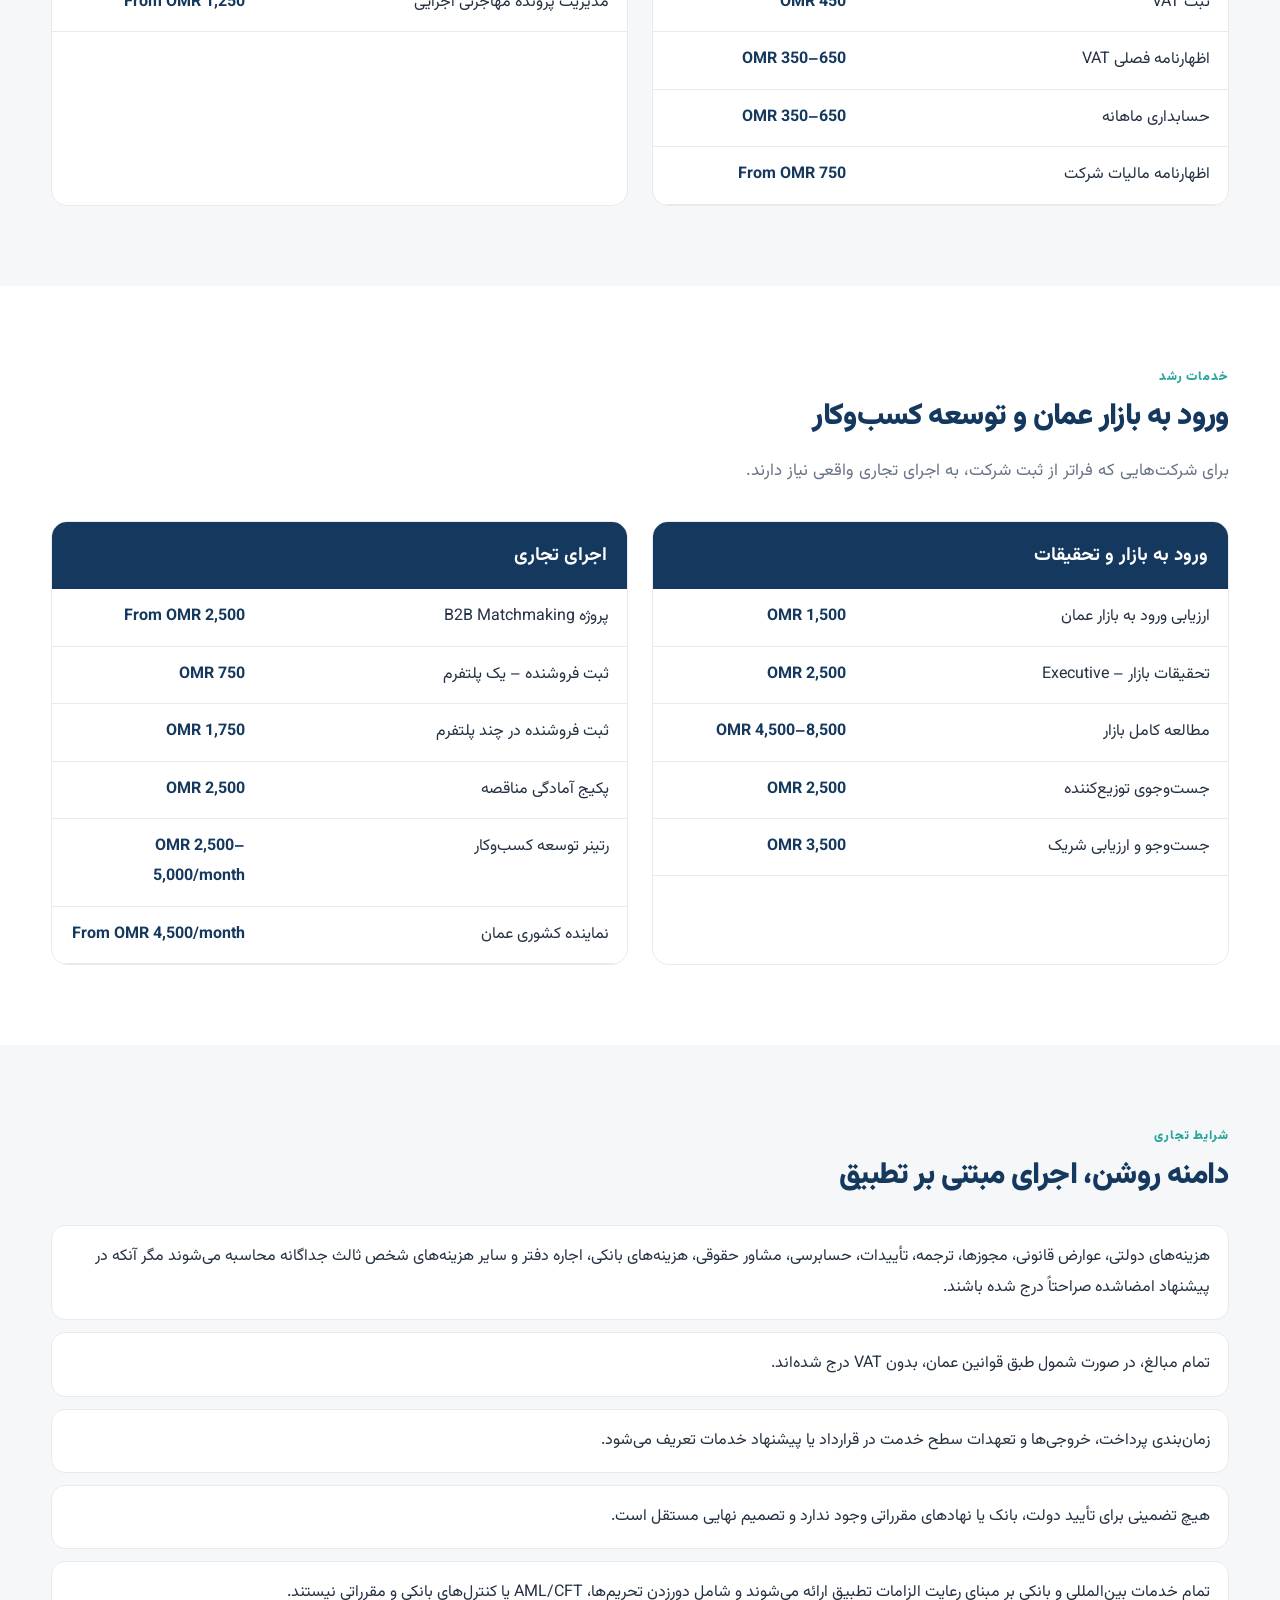
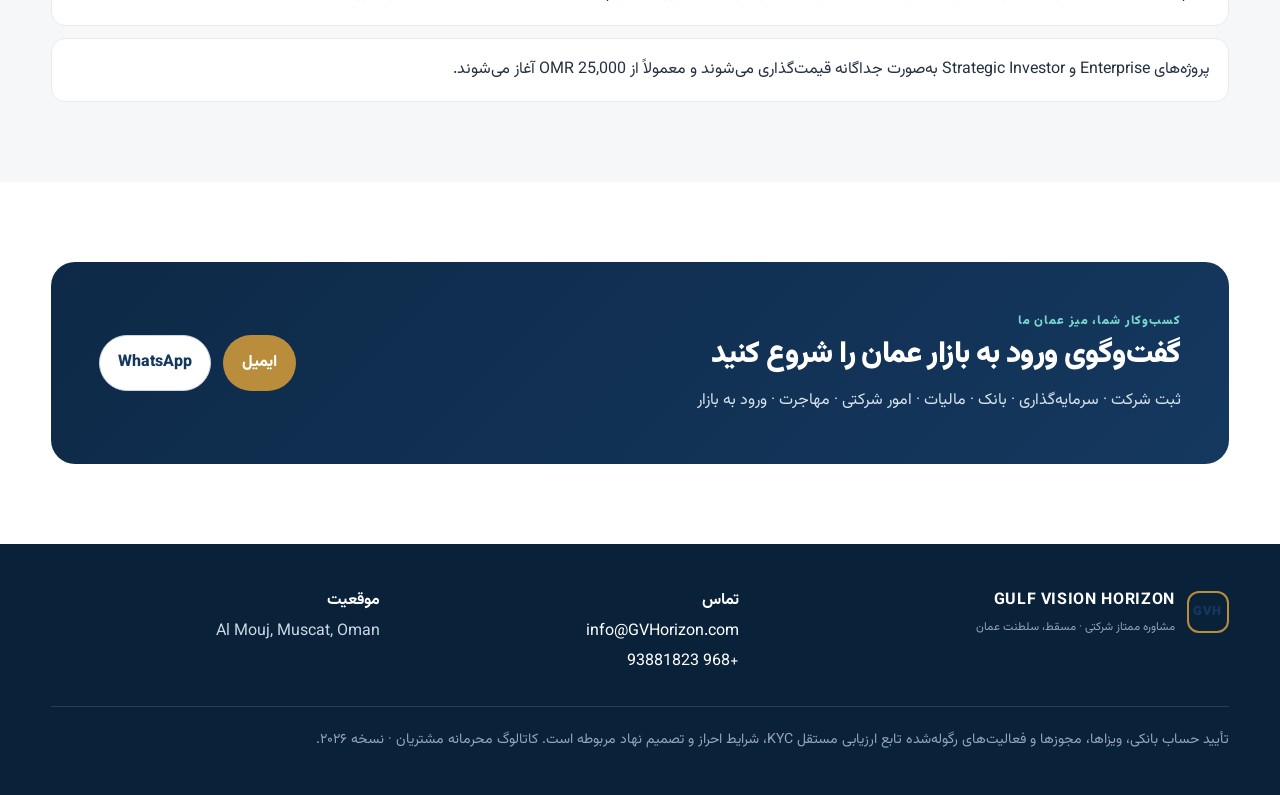
==== commit 9821d334: "Add bilingual About Us section and refine heading sizes" ====
--- a/index.html
+++ b/index.html
@@ -11,14 +11,28 @@
 <link href="https://fonts.googleapis.com/css2?family=Vazirmatn:wght@300;400;500;600;700;800;900&family=Cormorant+Garamond:wght@600;700&display=swap" rel="stylesheet">
 <style>
 :root{--navy:#15385f;--navy2:#0d2947;--gold:#b98d3b;--teal:#2aa59b;--ink:#243142;--muted:#697586;--line:#e7ebef;--soft:#f5f7f8;--white:#fff;--r:20px;--shadow:0 18px 48px rgba(13,41,71,.10)}
-*{box-sizing:border-box}html{scroll-behavior:smooth}body{margin:0;font-family:'Vazirmatn',Tahoma,sans-serif;color:var(--ink);line-height:1.9;background:#fff}a{text-decoration:none;color:inherit}.wrap{width:min(1180px,92vw);margin:auto}.en{display:none}html[data-lang="en"]{direction:ltr}html[data-lang="en"] body{font-family:Inter,ui-sans-serif,system-ui,-apple-system,BlinkMacSystemFont,"Segoe UI",sans-serif;line-height:1.62}html[data-lang="en"] .fa{display:none}html[data-lang="en"] .en{display:initial}html[data-lang="en"] .hero h1,html[data-lang="en"] .section h2{font-family:'Cormorant Garamond',Georgia,serif}.top{background:var(--navy2);color:#dbe5ef;font-size:.9rem}.top .wrap{display:flex;justify-content:space-between;gap:20px;padding:8px 0;flex-wrap:wrap}.nav{position:sticky;top:0;z-index:20;background:rgba(255,255,255,.96);backdrop-filter:blur(12px);border-bottom:1px solid rgba(21,56,95,.08)}.nav .wrap{display:flex;justify-content:space-between;align-items:center;padding:14px 0}.brand{display:flex;align-items:center;gap:12px}.logo{width:42px;height:42px;border:2px solid var(--gold);border-radius:12px;position:relative;flex:0 0 auto}.logo:after{content:"GVH";position:absolute;inset:0;display:grid;place-items:center;color:var(--navy);font-weight:900;font-size:.8rem;letter-spacing:.08em}.brand strong{display:block;color:var(--navy);letter-spacing:.04em}.brand small{color:var(--muted);display:block;font-size:.72rem}.menu{display:flex;align-items:center;gap:18px;font-size:.94rem}.menu a:hover{color:var(--teal)}.lang-switch{display:flex;gap:6px;padding:4px;border:1px solid var(--line);border-radius:999px;background:#fff}.lang-switch button{border:0;background:transparent;padding:7px 10px;border-radius:999px;font-family:inherit;font-weight:800;color:var(--muted);cursor:pointer}.lang-switch button.active{background:var(--navy);color:#fff}.btn{display:inline-flex;justify-content:center;align-items:center;padding:12px 18px;border-radius:999px;font-weight:800;border:1px solid transparent;transition:.2s}.btn-primary{background:var(--navy);color:#fff}.btn-gold{background:var(--gold);color:#fff}.btn-outline{border-color:#ccd6df;background:#fff;color:var(--navy)}.hero{padding:92px 0 80px;background:linear-gradient(135deg,#f7f9fb 0%,#fff 62%);position:relative;overflow:hidden}.hero:after{content:"";position:absolute;width:520px;height:520px;border-radius:50%;inset-inline-end:-150px;top:-130px;background:radial-gradient(circle,rgba(42,165,155,.15),rgba(42,165,155,0) 68%)}.stripe{height:13px;display:grid;grid-template-columns:62% 22% 16%;margin-bottom:35px}.stripe i:nth-child(1){background:var(--navy)}.stripe i:nth-child(2){background:var(--gold)}.stripe i:nth-child(3){background:var(--teal)}.hero-grid{display:grid;grid-template-columns:1.18fr .82fr;gap:50px;align-items:center}.eyebrow{font-size:.78rem;color:var(--teal);font-weight:900;letter-spacing:.07em}.hero h1,.section h2{color:var(--navy);letter-spacing:-.02em}.hero h1{font-size:clamp(3rem,6vw,5rem);line-height:1.25;margin:.35rem 0 1.2rem;font-weight:900}.hero p{font-size:1.13rem;color:var(--muted);max-width:760px}.actions{display:flex;gap:12px;flex-wrap:wrap;margin-top:28px}.hero-card{background:var(--navy2);color:#fff;border-radius:var(--r);padding:34px;box-shadow:var(--shadow)}.hero-card h3{font-size:1.75rem;margin:.4rem 0;font-weight:800}.hero-card p{font-size:.98rem;color:#d5e0eb}.facts{display:grid;gap:0;margin-top:22px}.facts div{display:flex;justify-content:space-between;gap:20px;padding:13px 0;border-top:1px solid rgba(255,255,255,.14)}.section{padding:84px 0}.section.alt{background:var(--soft)}.section h2{font-size:clamp(2.15rem,4.2vw,3.7rem);line-height:1.35;margin:.4rem 0 1rem;font-weight:900}.lead{color:var(--muted);font-size:1.06rem;max-width:830px}.cards{display:grid;grid-template-columns:repeat(4,1fr);gap:18px;margin-top:34px}.card{background:#fff;border:1px solid var(--line);border-radius:17px;padding:24px;box-shadow:0 10px 30px rgba(13,41,71,.04)}.num{color:var(--gold);font-size:.78rem;font-weight:900}.card h3{color:var(--navy);margin:.45rem 0 .55rem;font-size:1.08rem}.card p{color:var(--muted);font-size:.94rem}.packages{display:grid;grid-template-columns:repeat(3,1fr);gap:22px;margin-top:38px}.package{background:#fff;border:1px solid var(--line);border-radius:20px;padding:28px}.package.featured{border:2px solid var(--gold);box-shadow:var(--shadow);transform:translateY(-8px)}.tag{display:inline-block;background:rgba(185,141,59,.13);color:#8a6625;padding:5px 10px;border-radius:999px;font-size:.73rem;font-weight:900}.package h3{color:var(--navy);font-size:1.25rem}.price{color:var(--navy);font-size:2rem;margin:.3rem 0;font-weight:900}.package ul{padding-inline-start:19px;color:var(--muted)}.package li{margin:.46rem 0}.compare{overflow:auto;margin-top:30px;border:1px solid var(--line);border-radius:16px;background:#fff}.compare table{border-collapse:collapse;width:100%;min-width:850px}.compare th{background:var(--navy);color:#fff;padding:15px}.compare td{padding:14px;border-bottom:1px solid var(--line)}.compare tr:nth-child(even) td{background:#fafbfc}.fee-grid{display:grid;grid-template-columns:1fr 1fr;gap:24px;margin-top:34px}.fee-box{background:#fff;border:1px solid var(--line);border-radius:16px;overflow:hidden}.fee-box h3{margin:0;padding:16px 20px;background:var(--navy);color:#fff}.fee-row{display:grid;grid-template-columns:1.4fr .7fr;gap:14px;padding:13px 18px;border-bottom:1px solid var(--line)}.fee-row strong{color:var(--navy)}.terms{display:grid;gap:12px;margin-top:28px}.term{background:#fff;border:1px solid var(--line);border-radius:14px;padding:16px 18px}.cta{background:linear-gradient(135deg,var(--navy2),var(--navy));color:#fff;border-radius:24px;padding:48px;display:grid;grid-template-columns:1fr auto;gap:30px;align-items:center}.cta h2{color:#fff;margin:0 0 10px}.cta p{margin:0;color:#d9e3ee}.footer{background:#0a2239;color:#cbd7e2;padding:42px 0}.footer-grid{display:grid;grid-template-columns:1.4fr 1fr 1fr;gap:30px}.footer strong,.footer a{color:#fff}.footnote{margin-top:28px;padding-top:20px;border-top:1px solid rgba(255,255,255,.12);font-size:.88rem;color:#93a5b7}@media(max-width:960px){.menu>a:not(.btn){display:none}.hero-grid,.cta,.footer-grid{grid-template-columns:1fr}.cards{grid-template-columns:repeat(2,1fr)}.packages{grid-template-columns:1fr}.package.featured{transform:none}.fee-grid{grid-template-columns:1fr}}@media(max-width:680px){.cards{grid-template-columns:1fr}.hero{padding-top:58px}.hero h1{font-size:3rem}.section{padding:62px 0}.cta{padding:30px}.fee-row{grid-template-columns:1fr}.brand small{display:none}.top .wrap{font-size:.82rem}.menu{gap:8px}.menu .btn{display:none}.lang-switch button{padding:6px 8px}}
+*{box-sizing:border-box}html{scroll-behavior:smooth}body{margin:0;font-family:'Vazirmatn',Tahoma,sans-serif;color:var(--ink);line-height:1.9;background:#fff}a{text-decoration:none;color:inherit}.wrap{width:min(1180px,92vw);margin:auto}.en{display:none}html[data-lang="en"]{direction:ltr}html[data-lang="en"] body{font-family:Inter,ui-sans-serif,system-ui,-apple-system,BlinkMacSystemFont,"Segoe UI",sans-serif;line-height:1.62}html[data-lang="en"] .fa{display:none}html[data-lang="en"] .en{display:initial}html[data-lang="en"] .hero h1,html[data-lang="en"] .section h2{font-family:'Cormorant Garamond',Georgia,serif}.top{background:var(--navy2);color:#dbe5ef;font-size:.9rem}.top .wrap{display:flex;justify-content:space-between;gap:20px;padding:8px 0;flex-wrap:wrap}.nav{position:sticky;top:0;z-index:20;background:rgba(255,255,255,.96);backdrop-filter:blur(12px);border-bottom:1px solid rgba(21,56,95,.08)}.nav .wrap{display:flex;justify-content:space-between;align-items:center;padding:14px 0}.brand{display:flex;align-items:center;gap:12px}.logo{width:42px;height:42px;border:2px solid var(--gold);border-radius:12px;position:relative;flex:0 0 auto}.logo:after{content:"GVH";position:absolute;inset:0;display:grid;place-items:center;color:var(--navy);font-weight:900;font-size:.8rem;letter-spacing:.08em}.brand strong{display:block;color:var(--navy);letter-spacing:.04em}.brand small{color:var(--muted);display:block;font-size:.72rem}.menu{display:flex;align-items:center;gap:16px;font-size:.92rem}.menu a:hover{color:var(--teal)}.lang-switch{display:flex;gap:6px;padding:4px;border:1px solid var(--line);border-radius:999px;background:#fff}.lang-switch button{border:0;background:transparent;padding:7px 10px;border-radius:999px;font-family:inherit;font-weight:800;color:var(--muted);cursor:pointer}.lang-switch button.active{background:var(--navy);color:#fff}.btn{display:inline-flex;justify-content:center;align-items:center;padding:12px 18px;border-radius:999px;font-weight:800;border:1px solid transparent;transition:.2s}.btn-primary{background:var(--navy);color:#fff}.btn-gold{background:var(--gold);color:#fff}.btn-outline{border-color:#ccd6df;background:#fff;color:var(--navy)}.hero{padding:88px 0 76px;background:linear-gradient(135deg,#f7f9fb 0%,#fff 62%);position:relative;overflow:hidden}.hero:after{content:"";position:absolute;width:520px;height:520px;border-radius:50%;inset-inline-end:-150px;top:-130px;background:radial-gradient(circle,rgba(42,165,155,.15),rgba(42,165,155,0) 68%)}.stripe{height:13px;display:grid;grid-template-columns:62% 22% 16%;margin-bottom:35px}.stripe i:nth-child(1){background:var(--navy)}.stripe i:nth-child(2){background:var(--gold)}.stripe i:nth-child(3){background:var(--teal)}.hero-grid{display:grid;grid-template-columns:1.18fr .82fr;gap:50px;align-items:center}.eyebrow{font-size:.78rem;color:var(--teal);font-weight:900;letter-spacing:.07em}.hero h1,.section h2{color:var(--navy);letter-spacing:-.02em}.hero h1{font-size:clamp(2.35rem,4.3vw,3.75rem);line-height:1.28;margin:.35rem 0 1.2rem;font-weight:900}.hero p{font-size:1.13rem;color:var(--muted);max-width:760px}.actions{display:flex;gap:12px;flex-wrap:wrap;margin-top:28px}.hero-card{background:var(--navy2);color:#fff;border-radius:var(--r);padding:34px;box-shadow:var(--shadow)}.hero-card h3{font-size:1.62rem;margin:.4rem 0;font-weight:800}.hero-card p{font-size:.98rem;color:#d5e0eb}.facts{display:grid;gap:0;margin-top:22px}.facts div{display:flex;justify-content:space-between;gap:20px;padding:13px 0;border-top:1px solid rgba(255,255,255,.14)}.section{padding:80px 0}.section.alt{background:var(--soft)}.section h2{font-size:clamp(1.9rem,3vw,2.7rem);line-height:1.4;margin:.4rem 0 1rem;font-weight:900}.lead{color:var(--muted);font-size:1.06rem;max-width:830px}.about-grid{display:grid;grid-template-columns:1.45fr .55fr;gap:36px;align-items:start;margin-top:30px}.about-copy{font-size:1.02rem;color:var(--muted)}.about-copy p{margin:0 0 18px}.about-copy strong{color:var(--ink)}.about-side{display:grid;gap:16px}.about-card{background:#fff;border:1px solid var(--line);border-radius:17px;padding:22px;box-shadow:0 10px 30px rgba(13,41,71,.04)}.about-card h3{color:var(--navy);margin:0 0 8px;font-size:1.12rem}.about-card p{margin:0;color:var(--muted);font-size:.94rem}.values{display:flex;flex-wrap:wrap;gap:8px;margin-top:10px}.values span{background:rgba(42,165,155,.10);color:#176c66;padding:6px 10px;border-radius:999px;font-size:.82rem;font-weight:700}.cards{display:grid;grid-template-columns:repeat(4,1fr);gap:18px;margin-top:34px}.card{background:#fff;border:1px solid var(--line);border-radius:17px;padding:24px;box-shadow:0 10px 30px rgba(13,41,71,.04)}.num{color:var(--gold);font-size:.78rem;font-weight:900}.card h3{color:var(--navy);margin:.45rem 0 .55rem;font-size:1.08rem}.card p{color:var(--muted);font-size:.94rem}.packages{display:grid;grid-template-columns:repeat(3,1fr);gap:22px;margin-top:38px}.package{background:#fff;border:1px solid var(--line);border-radius:20px;padding:28px}.package.featured{border:2px solid var(--gold);box-shadow:var(--shadow);transform:translateY(-8px)}.tag{display:inline-block;background:rgba(185,141,59,.13);color:#8a6625;padding:5px 10px;border-radius:999px;font-size:.73rem;font-weight:900}.package h3{color:var(--navy);font-size:1.25rem}.price{color:var(--navy);font-size:2rem;margin:.3rem 0;font-weight:900}.package ul{padding-inline-start:19px;color:var(--muted)}.package li{margin:.46rem 0}.compare{overflow:auto;margin-top:30px;border:1px solid var(--line);border-radius:16px;background:#fff}.compare table{border-collapse:collapse;width:100%;min-width:850px}.compare th{background:var(--navy);color:#fff;padding:15px}.compare td{padding:14px;border-bottom:1px solid var(--line)}.compare tr:nth-child(even) td{background:#fafbfc}.fee-grid{display:grid;grid-template-columns:1fr 1fr;gap:24px;margin-top:34px}.fee-box{background:#fff;border:1px solid var(--line);border-radius:16px;overflow:hidden}.fee-box h3{margin:0;padding:16px 20px;background:var(--navy);color:#fff}.fee-row{display:grid;grid-template-columns:1.4fr .7fr;gap:14px;padding:13px 18px;border-bottom:1px solid var(--line)}.fee-row strong{color:var(--navy)}.terms{display:grid;gap:12px;margin-top:28px}.term{background:#fff;border:1px solid var(--line);border-radius:14px;padding:16px 18px}.cta{background:linear-gradient(135deg,var(--navy2),var(--navy));color:#fff;border-radius:24px;padding:48px;display:grid;grid-template-columns:1fr auto;gap:30px;align-items:center}.cta h2{color:#fff;margin:0 0 10px}.cta p{margin:0;color:#d9e3ee}.footer{background:#0a2239;color:#cbd7e2;padding:42px 0}.footer-grid{display:grid;grid-template-columns:1.4fr 1fr 1fr;gap:30px}.footer strong,.footer a{color:#fff}.footnote{margin-top:28px;padding-top:20px;border-top:1px solid rgba(255,255,255,.12);font-size:.88rem;color:#93a5b7}@media(min-width:961px){html[data-lang="fa"] .hero h1{font-size:clamp(2.25rem,3.2vw,3rem);white-space:nowrap}html[data-lang="fa"] .hero h1 br{display:none}html[data-lang="fa"] .section h2{font-size:clamp(1.75rem,2.35vw,2.25rem);white-space:nowrap}}@media(max-width:960px){.menu>a:not(.btn){display:none}.hero-grid,.cta,.footer-grid,.about-grid{grid-template-columns:1fr}.cards{grid-template-columns:repeat(2,1fr)}.packages{grid-template-columns:1fr}.package.featured{transform:none}.fee-grid{grid-template-columns:1fr}}@media(max-width:680px){.cards{grid-template-columns:1fr}.hero{padding-top:58px}.hero h1{font-size:2.65rem}.section{padding:62px 0}.section h2{font-size:1.95rem}.cta{padding:30px}.fee-row{grid-template-columns:1fr}.brand small{display:none}.top .wrap{font-size:.82rem}.menu{gap:8px}.menu .btn{display:none}.lang-switch button{padding:6px 8px}}
 </style>
 </head>
 <body>
 <div class="top"><div class="wrap"><span><span class="fa">مسقط · سلطنت عمان</span><span class="en">Muscat · Sultanate of Oman</span></span><span>Al Mouj, Muscat · info@GVHorizon.com · +968 93881823</span></div></div>
-<nav class="nav"><div class="wrap"><a href="#top" class="brand"><span class="logo"></span><span><strong>GULF VISION HORIZON</strong><small><span class="fa">مشاوره ممتاز شرکتی · مسقط، عمان</span><span class="en">Premium Corporate Advisory · Muscat, Oman</span></small></span></a><div class="menu"><a href="#services"><span class="fa">خدمات</span><span class="en">Services</span></a><a href="#packages"><span class="fa">پکیج‌ها</span><span class="en">Packages</span></a><a href="#fees"><span class="fa">تعرفه‌ها</span><span class="en">Fees</span></a><a href="#growth"><span class="fa">ورود به بازار</span><span class="en">Market Entry</span></a><div class="lang-switch"><button id="faBtn" class="active" onclick="setLang('fa')">FA</button><button id="enBtn" onclick="setLang('en')">EN</button></div><a href="#contact" class="btn btn-primary"><span class="fa">رزرو مشاوره</span><span class="en">Book Consultation</span></a></div></div></nav>
+<nav class="nav"><div class="wrap"><a href="#top" class="brand"><span class="logo"></span><span><strong>GULF VISION HORIZON</strong><small><span class="fa">مشاوره ممتاز شرکتی · مسقط، عمان</span><span class="en">Premium Corporate Advisory · Muscat, Oman</span></small></span></a><div class="menu"><a href="#about"><span class="fa">درباره ما</span><span class="en">About</span></a><a href="#services"><span class="fa">خدمات</span><span class="en">Services</span></a><a href="#packages"><span class="fa">پکیج‌ها</span><span class="en">Packages</span></a><a href="#fees"><span class="fa">تعرفه‌ها</span><span class="en">Fees</span></a><a href="#growth"><span class="fa">ورود به بازار</span><span class="en">Market Entry</span></a><div class="lang-switch"><button id="faBtn" class="active" onclick="setLang('fa')">FA</button><button id="enBtn" onclick="setLang('en')">EN</button></div><a href="#contact" class="btn btn-primary"><span class="fa">رزرو مشاوره</span><span class="en">Book Consultation</span></a></div></div></nav>
 <header class="hero" id="top"><div class="wrap"><div class="stripe"><i></i><i></i><i></i></div><div class="hero-grid"><div><div class="eyebrow"><span class="fa">خدمات شرکتی و سرمایه‌گذاری عمان</span><span class="en">Oman Corporate & Investment Services</span></div><h1><span class="fa">دروازه حرفه‌ای شما<br>برای ورود به عمان</span><span class="en">Executive Gateway<br>to Oman</span></h1><p><span class="fa">خدمات اختصاصی ثبت شرکت، مشاوره شرکتی و ورود به بازار عمان برای شرکت‌ها، سرمایه‌گذاران و مدیران ایرانی؛ با مدیریت یکپارچه از طریق یک نقطه تماس اجرایی.</span><span class="en">Exclusive company formation, corporate advisory and market-entry services for Iranian corporations, investors and executives — managed through one executive point of contact.</span></p><div class="actions"><a class="btn btn-gold" href="mailto:info@GVHorizon.com?subject=Executive%20Consultation"><span class="fa">رزرو مشاوره اجرایی</span><span class="en">Book an Executive Consultation</span></a><a class="btn btn-outline" target="_blank" rel="noopener" href="https://wa.me/96893881823">WhatsApp</a></div></div><aside class="hero-card"><div class="eyebrow" style="color:#76d4cb"><span class="fa">میز اختصاصی مشتریان و شرکت‌ها</span><span class="en">Private Client & Corporate Desk</span></div><h3><span class="fa">میز کامل کسب‌وکار شما در عمان</span><span class="en">A Complete Oman Business Desk</span></h3><p><span class="fa">از طراحی ساختار ورود به بازار و ثبت شرکت تا آمادگی بانکی، مالیات، مهاجرت، امور شرکتی و توسعه کسب‌وکار.</span><span class="en">From market-entry structuring and company establishment to banking readiness, tax, immigration, corporate care and business development.</span></p><div class="facts"><div><span><span class="fa">جایگاه</span><span class="en">Positioning</span></span><strong><span class="fa">ممتاز</span><span class="en">Premium</span></strong></div><div><span><span class="fa">اجرا</span><span class="en">Execution</span></span><strong><span class="fa">مستقر در عمان</span><span class="en">Oman-based</span></strong></div><div><span><span class="fa">رویکرد</span><span class="en">Approach</span></span><strong><span class="fa">مبتنی بر تطبیق</span><span class="en">Compliance-first</span></strong></div></div></aside></div></div></header>
-<section class="section" id="services"><div class="wrap"><div class="eyebrow"><span class="fa">معماری خدمات ما</span><span class="en">Our Service Architecture</span></div><h2><span class="fa">هرآنچه برای تأسیس و فعالیت حرفه‌ای در عمان نیاز دارید</span><span class="en">Everything required to establish and operate in Oman</span></h2><p class="lead"><span class="fa">برای کسب‌وکارهای جدی که به چیزی فراتر از یک سرویس ارزان ثبت شرکت نیاز دارند.</span><span class="en">Designed for serious businesses that require more than a low-cost registration service.</span></p><div class="cards">
+<section class="section" id="about"><div class="wrap"><div class="eyebrow"><span class="fa">درباره ما</span><span class="en">About Us</span></div><h2><span class="fa">همراه حرفه‌ای شما برای ورود، فعالیت و رشد در عمان</span><span class="en">Your trusted partner for entering, operating and growing in Oman</span></h2><div class="about-grid"><div class="about-copy">
+<p class="fa"><strong>Gulf Vision Horizon LLC</strong> یک شرکت خدمات کسب‌وکار و مشاوره مستقر در عمان است که با هدف کمک به کارآفرینان، سرمایه‌گذاران و شرکت‌های باسابقه برای ورود موفق، فعالیت حرفه‌ای و رشد پایدار در سلطنت عمان فعالیت می‌کند.</p>
+<p class="en"><strong>Gulf Vision Horizon LLC</strong> is an Oman-based business services and advisory company dedicated to helping entrepreneurs, investors, and established companies enter, operate, and grow successfully in the Sultanate of Oman.</p>
+<p class="fa">ما مجموعه‌ای جامع از <strong>خدمات ثبت شرکت، مشاوره سرمایه‌گذاری، خدمات شرکتی، حسابداری، هماهنگی امور مالیاتی، تطبیق مقرراتی، پشتیبانی امور استخدام و توسعه کسب‌وکار</strong> ارائه می‌کنیم و توجه ویژه‌ای به نیازهای عملی سرمایه‌گذاران خارجی و کسب‌وکارهای بین‌المللی فعال در عمان داریم.</p>
+<p class="en">We provide a comprehensive range of <strong>company formation, investment advisory, corporate services, accounting, tax coordination, regulatory compliance, employment support, and business development services</strong>, with particular attention to the practical requirements of foreign investors and international businesses operating in Oman.</p>
+<p class="fa">رویکرد ما فراتر از انجام صرف ثبت‌ها و تشریفات اداری است. ما در تمام چرخه عمر کسب‌وکار در کنار مشتری هستیم؛ از انتخاب ساختار حقوقی مناسب و تأسیس شرکت، تا راه‌اندازی سیستم‌های حسابداری و عملیاتی، پشتیبانی تطبیق مقرراتی، هماهنگی نیازهای استخدام و اقامت، و کمک به مدیریت برای ایجاد یک حضور تجاری پایدار در عمان.</p>
+<p class="en">Our approach goes beyond simply completing registrations and administrative procedures. We support our clients throughout the full business lifecycle — from selecting the appropriate legal structure and establishing the company, to setting up accounting and operational systems, supporting regulatory compliance, coordinating employment and residency requirements, and helping management build a sustainable business presence in Oman.</p>
+<p class="fa">با دانش عملی از محیط کسب‌وکار عمان و درک رویه‌های تجاری محلی، تلاش می‌کنیم فاصله میان سرمایه‌گذاران بین‌المللی و واقعیت‌های مقرراتی، مالی و عملیاتی فعالیت در سلطنت عمان را کاهش دهیم.</p>
+<p class="en">With practical knowledge of the Omani business environment and an understanding of local commercial practices, we aim to bridge the gap between international investors and the regulatory, financial, and operational realities of doing business in the Sultanate.</p>
+<p class="fa">در Gulf Vision Horizon معتقدیم خدمات مشاوره حرفه‌ای باید بر پایه <strong>دقت، شفافیت، محرمانگی، پاسخ‌گویی و روابط بلندمدت</strong> بنا شود. هر همکاری با توجه کامل به جزئیات و با احترام به قوانین و مقررات لازم‌الاجرای سلطنت عمان مدیریت می‌شود.</p>
+<p class="en">At Gulf Vision Horizon, we believe professional advisory services should be built on <strong>accuracy, transparency, confidentiality, responsiveness, and long-term relationships</strong>. Every engagement is handled with attention to detail and with respect for the applicable laws and regulations of the Sultanate of Oman.</p>
+<p class="fa">هدف ما ساده است: <strong>فعالیت تجاری در عمان را برای مشتریان خود روشن‌تر، امن‌تر و کارآمدتر کنیم.</strong></p>
+<p class="en">Our objective is simple: <strong>to make doing business in Oman clearer, safer, and more efficient for our clients.</strong></p>
+</div><aside class="about-side"><div class="about-card"><h3><span class="fa">چشم‌انداز ما</span><span class="en">Our Vision</span></h3><p><span class="fa">تبدیل‌شدن به یک شریک قابل اعتماد و ممتاز در خدمات شرکتی و مشاوره کسب‌وکار برای شرکت‌ها و سرمایه‌گذارانی که در عمان فعالیت خود را آغاز یا توسعه می‌دهند.</span><span class="en">To become a trusted premium corporate services and business advisory partner for companies and investors establishing and expanding their operations in Oman.</span></p></div><div class="about-card"><h3><span class="fa">ماموریت ما</span><span class="en">Our Mission</span></h3><p><span class="fa">ارائه راهکارهای شرکتی قابل اعتماد، عملی و باکیفیت تا مشتریان بتوانند بر رشد کسب‌وکار خود تمرکز کنند و ما در مسیر الزامات اداری، مقرراتی، مالی و عملیاتی بازار عمان از آن‌ها پشتیبانی کنیم.</span><span class="en">To provide reliable, practical, and high-quality corporate solutions that allow our clients to focus on growing their businesses while we support them in navigating the administrative, regulatory, financial, and operational requirements of the Omani market.</span></p></div><div class="about-card"><h3><span class="fa">ارزش‌های ما</span><span class="en">Our Values</span></h3><div class="values"><span><span class="fa">حرفه‌ای‌گری</span><span class="en">Professionalism</span></span><span><span class="fa">صداقت</span><span class="en">Integrity</span></span><span><span class="fa">محرمانگی</span><span class="en">Confidentiality</span></span><span><span class="fa">دقت</span><span class="en">Accuracy</span></span><span><span class="fa">پاسخ‌گویی</span><span class="en">Responsiveness</span></span><span><span class="fa">تخصص محلی</span><span class="en">Local Expertise</span></span><span><span class="fa">تعهد به مشتری</span><span class="en">Client Commitment</span></span></div></div></aside></div></div></section>
+<section class="section alt" id="services"><div class="wrap"><div class="eyebrow"><span class="fa">معماری خدمات ما</span><span class="en">Our Service Architecture</span></div><h2><span class="fa">هرآنچه برای تأسیس و فعالیت حرفه‌ای در عمان نیاز دارید</span><span class="en">Everything required to establish and operate in Oman</span></h2><p class="lead"><span class="fa">برای کسب‌وکارهای جدی که به چیزی فراتر از یک سرویس ارزان ثبت شرکت نیاز دارند.</span><span class="en">Designed for serious businesses that require more than a low-cost registration service.</span></p><div class="cards">
 <div class="card"><div class="num">01</div><h3><span class="fa">ورود به بازار و ساختاردهی</span><span class="en">Market Entry & Structuring</span></h3><p><span class="fa">بررسی مدل کسب‌وکار، ساختار حقوقی، برنامه مالکیت، فعالیت‌ها، نقشه راه مقرراتی و پشتیبانی امکان‌سنجی.</span><span class="en">Business model review, legal structure, ownership planning, activity mapping, regulatory roadmap and feasibility support.</span></p></div>
 <div class="card"><div class="num">02</div><h3><span class="fa">ثبت و تأسیس شرکت</span><span class="en">Company Formation</span></h3><p><span class="fa">هماهنگی ثبت تجاری، اسناد تأسیسی، اتاق بازرگانی، مجوز سرمایه‌گذاری و مجوزهای فعالیت.</span><span class="en">Commercial registration coordination, constitutional documents, Chamber, investment licence and activity licensing support.</span></p></div>
 <div class="card"><div class="num">03</div><h3><span class="fa">بانک و تطبیق</span><span class="en">Banking & Compliance</span></h3><p><span class="fa">آماده‌سازی KYC، مدارک UBO، پرونده منشأ وجوه، انتخاب بانک و هماهنگی فرایند درخواست.</span><span class="en">KYC preparation, UBO documentation, source-of-funds file, bank selection, application coordination and compliance readiness.</span></p></div>
@@ -28,14 +42,14 @@
 <div class="card"><div class="num">07</div><h3><span class="fa">تجارت و توسعه بازار</span><span class="en">Trade & Market Development</span></h3><p><span class="fa">ساختار واردات و صادرات، جست‌وجوی توزیع‌کننده، B2B، ثبت فروشنده، آمادگی مناقصه و اجرای ورود به بازار.</span><span class="en">Import/export structuring, distributor search, B2B matchmaking, vendor registration, tender readiness and market-entry execution.</span></p></div>
 <div class="card"><div class="num">08</div><h3><span class="fa">حضور اجرایی در مسقط</span><span class="en">Executive Presence</span></h3><p><span class="fa">آدرس تجاری ممتاز، اتاق جلسه، پذیرش، مدیریت نامه‌ها و خدمات کانسیرج شرکتی در مسقط.</span><span class="en">Premium business address, meeting facilities, reception, mail handling and corporate concierge in Muscat.</span></p></div>
 </div></div></section>
-<section class="section alt" id="packages"><div class="wrap"><div class="eyebrow"><span class="fa">سه سطح خدمات</span><span class="en">Three Service Levels</span></div><h2><span class="fa">سطح اجرایی مناسب کسب‌وکار خود را انتخاب کنید</span><span class="en">Choose the level of execution your business requires</span></h2><p class="lead"><span class="fa">هزینه‌های حرفه‌ای زیر، هزینه‌های دولتی و شخص ثالث را شامل نمی‌شود مگر آنکه صراحتاً ذکر شده باشد.</span><span class="en">Professional fees below exclude government charges and third-party costs unless expressly stated.</span></p><div class="packages">
+<section class="section" id="packages"><div class="wrap"><div class="eyebrow"><span class="fa">سه سطح خدمات</span><span class="en">Three Service Levels</span></div><h2><span class="fa">سطح اجرایی مناسب کسب‌وکار خود را انتخاب کنید</span><span class="en">Choose the level of execution your business requires</span></h2><p class="lead"><span class="fa">هزینه‌های حرفه‌ای زیر، هزینه‌های دولتی و شخص ثالث را شامل نمی‌شود مگر آنکه صراحتاً ذکر شده باشد.</span><span class="en">Professional fees below exclude government charges and third-party costs unless expressly stated.</span></p><div class="packages">
 <div class="package"><span class="tag"><span class="fa">پکیج 01</span><span class="en">PACKAGE 01</span></span><h3>EXECUTIVE</h3><div class="price">OMR 4,950</div><p><strong><span class="fa">ورود هوشمند، اجرای ممتاز</span><span class="en">Smart Entry. Premium Execution.</span></strong></p><ul><li><span class="fa">مشاوره اجرایی و ارزیابی اولیه ورود به عمان</span><span class="en">Executive consultation and initial Oman entry assessment</span></li><li><span class="fa">نقشه راه ساختار حقوقی، مالکیت و فعالیت</span><span class="en">Legal-form, ownership and activity structuring roadmap</span></li><li><span class="fa">هماهنگی ثبت شرکت و فرایند ثبت</span><span class="en">Company formation and registration coordination</span></li><li><span class="fa">آدرس تجاری ممتاز برای ۱۲ ماه</span><span class="en">Premium registered business address for 12 months</span></li><li><span class="fa">پرونده آمادگی بانکی و چک‌لیست KYC</span><span class="en">Banking-readiness file and KYC checklist</span></li><li><span class="fa">مدیر حساب اختصاص‌یافته + ۳ ماه پشتیبانی پس از ثبت</span><span class="en">Assigned account manager + 3 months post-formation support</span></li></ul></div>
 <div class="package featured"><span class="tag"><span class="fa">پکیج 02</span><span class="en">PACKAGE 02</span></span><h3>CORPORATE</h3><div class="price">OMR 8,900</div><p><strong><span class="fa">ورود کامل به بازار برای کسب‌وکارهای جدی</span><span class="en">Complete Market Entry for Serious Businesses.</span></strong></p><ul><li><span class="fa">تمام خدمات Executive</span><span class="en">Everything in Executive</span></li><li><span class="fa">ساختاردهی پیشرفته ایران–عمان</span><span class="en">Advanced Iran–Oman corporate structuring</span></li><li><span class="fa">پرونده بانکی پیشرفته، UBO و بررسی منشأ وجوه</span><span class="en">Advanced banking file, UBO pack and source-of-funds review</span></li><li><span class="fa">هماهنگی اقامت برای یک مدیر اجرایی</span><span class="en">Residence process coordination for one executive</span></li><li><span class="fa">خدمات Corporate Care برای ۶ ماه</span><span class="en">Corporate Care for 6 months</span></li><li><span class="fa">کارگاه ورود به بازار و تصویر رقابتی</span><span class="en">Market-entry workshop and competitor snapshot</span></li><li><span class="fa">تا ۳ معرفی تجاری هدفمند</span><span class="en">Up to 3 targeted business introductions</span></li></ul></div>
 <div class="package"><span class="tag"><span class="fa">پکیج 03</span><span class="en">PACKAGE 03</span></span><h3>SIGNATURE VIP</h3><div class="price">OMR 14,900</div><p><strong><span class="fa">دفتر شرکتی شما در عمان</span><span class="en">Your Corporate Office in Oman.</span></strong></p><ul><li><span class="fa">تمام خدمات Corporate</span><span class="en">Everything in Corporate</span></li><li><span class="fa">مشاور ارشد و نقشه راه توسعه در سطح هیئت‌مدیره</span><span class="en">Senior adviser and board-level Oman expansion roadmap</span></li><li><span class="fa">میز اختصاصی شرکتی ایران–عمان</span><span class="en">Dedicated Iran–Oman Corporate Desk</span></li><li><span class="fa">استراتژی بانکی اجرایی و ارزیابی چندبانکی</span><span class="en">Executive banking strategy and multi-bank assessment</span></li><li><span class="fa">Corporate Care برای ۱۲ ماه</span><span class="en">Corporate Care for 12 months</span></li><li><span class="fa">تا ۱۰ معرفی تجاری هدفمند</span><span class="en">Up to 10 targeted business introductions</span></li><li><span class="fa">حضور اجرایی و هماهنگی VIP مهمانان</span><span class="en">Executive presence and VIP guest coordination</span></li></ul></div>
 </div><div class="compare"><table><thead><tr><th><span class="fa">سطح خدمت</span><span class="en">Service Level</span></th><th>Executive</th><th>Corporate</th><th>Signature VIP</th></tr></thead><tbody><tr><td><span class="fa">هزینه حرفه‌ای</span><span class="en">Professional Fee</span></td><td>OMR 4,950</td><td>OMR 8,900</td><td><strong>OMR 14,900</strong></td></tr><tr><td><span class="fa">مدیر حساب</span><span class="en">Account Manager</span></td><td><span class="fa">اختصاص‌یافته</span><span class="en">Assigned</span></td><td><span class="fa">اختصاصی</span><span class="en">Dedicated</span></td><td><span class="fa">ارشد اختصاصی</span><span class="en">Senior dedicated</span></td></tr><tr><td><span class="fa">آدرس ممتاز</span><span class="en">Premium Address</span></td><td><span class="fa">۱۲ ماه</span><span class="en">12 months</span></td><td><span class="fa">۱۲ ماه</span><span class="en">12 months</span></td><td><span class="fa">۱۲ ماه</span><span class="en">12 months</span></td></tr><tr><td><span class="fa">پشتیبانی بانکی</span><span class="en">Banking Support</span></td><td><span class="fa">استاندارد</span><span class="en">Standard</span></td><td><span class="fa">KYC پیشرفته</span><span class="en">Advanced KYC</span></td><td><span class="fa">میز اجرایی</span><span class="en">Executive desk</span></td></tr><tr><td><span class="fa">پشتیبانی پس از ثبت</span><span class="en">Post-Formation Support</span></td><td><span class="fa">۳ ماه</span><span class="en">3 months</span></td><td><span class="fa">۶ ماه</span><span class="en">6 months</span></td><td><span class="fa">۱۲ ماه</span><span class="en">12 months</span></td></tr></tbody></table></div></div></section>
-<section class="section" id="fees"><div class="wrap"><div class="eyebrow"><span class="fa">تعرفه خدمات حرفه‌ای</span><span class="en">Professional Fee Schedule</span></div><h2><span class="fa">خدمات ماژولار شرکتی، بانکی، مالیاتی و مهاجرتی</span><span class="en">Modular corporate, banking, tax and immigration support</span></h2><div class="fee-grid"><div class="fee-box"><h3><span class="fa">خدمات شرکت و امور شرکتی</span><span class="en">Company & Corporate Services</span></h3><div class="fee-row"><span><span class="fa">مشاوره اجرایی ۶۰/۹۰ دقیقه</span><span class="en">Executive Consultation · 60/90 min</span></span><strong>OMR 250</strong></div><div class="fee-row"><span><span class="fa">ثبت شرکت – حق‌الزحمه حرفه‌ای</span><span class="en">Company Formation · Professional Fee</span></span><strong>OMR 1,950</strong></div><div class="fee-row"><span><span class="fa">ثبت پیچیده / چندسهامداری</span><span class="en">Complex / Multi-shareholder Formation</span></span><strong>OMR 2,750</strong></div><div class="fee-row"><span><span class="fa">ثبت شعبه</span><span class="en">Branch Registration</span></span><strong>From OMR 3,500</strong></div><div class="fee-row"><span><span class="fa">هلدینگ / ساختار ویژه</span><span class="en">Holding / Special Structure</span></span><strong>From OMR 4,500</strong></div><div class="fee-row"><span><span class="fa">آماده‌سازی پرونده مجوز سرمایه‌گذاری</span><span class="en">Investment Licence File Preparation</span></span><strong>OMR 450</strong></div><div class="fee-row"><span><span class="fa">مطالعه امکان‌سنجی شرکتی</span><span class="en">Corporate Feasibility Study</span></span><strong>OMR 1,500–3,500</strong></div></div><div class="fee-box"><h3><span class="fa">بانک و تطبیق</span><span class="en">Banking & Compliance</span></h3><div class="fee-row"><span><span class="fa">همراهی افتتاح حساب شرکتی</span><span class="en">Corporate Bank Account Assistance</span></span><strong>OMR 750</strong></div><div class="fee-row"><span><span class="fa">پکیج پیشرفته بانکی و KYC</span><span class="en">Advanced Banking & KYC Package</span></span><strong>OMR 1,250</strong></div><div class="fee-row"><span><span class="fa">پرونده بانکی با پیچیدگی بالا</span><span class="en">High-Complexity Banking Case</span></span><strong>OMR 1,750–2,500</strong></div><div class="fee-row"><span><span class="fa">آماده‌سازی پرونده منشأ وجوه</span><span class="en">Source of Funds File Preparation</span></span><strong>OMR 750</strong></div><div class="fee-row"><span><span class="fa">پرونده شرکتی UBO / KYC</span><span class="en">UBO / KYC Corporate File</span></span><strong>OMR 600</strong></div></div><div class="fee-box"><h3><span class="fa">Corporate Care، مالیات و حسابداری</span><span class="en">Corporate Care, Tax & Accounting</span></h3><div class="fee-row"><span><span class="fa">Essential Care</span><span class="en">Essential Care</span></span><strong>OMR 350/month</strong></div><div class="fee-row"><span>Corporate Care</span><strong>OMR 650/month</strong></div><div class="fee-row"><span>VIP Corporate Office</span><strong>OMR 1,250/month</strong></div><div class="fee-row"><span><span class="fa">ثبت مالیاتی</span><span class="en">Tax Registration</span></span><strong>OMR 350</strong></div><div class="fee-row"><span><span class="fa">ثبت VAT</span><span class="en">VAT Registration</span></span><strong>OMR 450</strong></div><div class="fee-row"><span><span class="fa">اظهارنامه فصلی VAT</span><span class="en">VAT Return · Quarterly</span></span><strong>OMR 350–650</strong></div><div class="fee-row"><span><span class="fa">حسابداری ماهانه</span><span class="en">Monthly Bookkeeping</span></span><strong>OMR 350–650</strong></div><div class="fee-row"><span><span class="fa">اظهارنامه مالیات شرکت</span><span class="en">Corporate Tax Return</span></span><strong>From OMR 750</strong></div></div><div class="fee-box"><h3><span class="fa">مهاجرت و نیروی کار</span><span class="en">Immigration & Labour</span></h3><div class="fee-row"><span><span class="fa">اقامت سرمایه‌گذار</span><span class="en">Investor Residence Processing</span></span><strong>OMR 750/person</strong></div><div class="fee-row"><span><span class="fa">ویزای استخدام</span><span class="en">Employment Visa Processing</span></span><strong>OMR 450/person</strong></div><div class="fee-row"><span><span class="fa">هماهنگی Labour Clearance</span><span class="en">Labour Clearance Coordination</span></span><strong>OMR 400/person</strong></div><div class="fee-row"><span><span class="fa">هماهنگی ویزای خانواده</span><span class="en">Family Visa Coordination</span></span><strong>OMR 350/person</strong></div><div class="fee-row"><span><span class="fa">مدیریت پرونده مهاجرتی اجرایی</span><span class="en">Executive Immigration Case Management</span></span><strong>From OMR 1,250</strong></div></div></div></div></section>
-<section class="section alt" id="growth"><div class="wrap"><div class="eyebrow"><span class="fa">خدمات رشد</span><span class="en">Growth Services</span></div><h2><span class="fa">ورود به بازار عمان و توسعه کسب‌وکار</span><span class="en">Oman Market Entry & Business Development</span></h2><p class="lead"><span class="fa">برای شرکت‌هایی که فراتر از ثبت شرکت، به اجرای تجاری واقعی نیاز دارند.</span><span class="en">For companies seeking commercial execution beyond incorporation.</span></p><div class="fee-grid"><div class="fee-box"><h3><span class="fa">ورود به بازار و تحقیقات</span><span class="en">Market Entry & Research</span></h3><div class="fee-row"><span><span class="fa">ارزیابی ورود به بازار عمان</span><span class="en">Oman Market Entry Assessment</span></span><strong>OMR 1,500</strong></div><div class="fee-row"><span><span class="fa">تحقیقات بازار – Executive</span><span class="en">Market Research · Executive</span></span><strong>OMR 2,500</strong></div><div class="fee-row"><span><span class="fa">مطالعه کامل بازار</span><span class="en">Full Market Study</span></span><strong>OMR 4,500–8,500</strong></div><div class="fee-row"><span><span class="fa">جست‌وجوی توزیع‌کننده</span><span class="en">Distributor Search</span></span><strong>OMR 2,500</strong></div><div class="fee-row"><span><span class="fa">جست‌وجو و ارزیابی شریک</span><span class="en">Partner Search & Qualification</span></span><strong>OMR 3,500</strong></div></div><div class="fee-box"><h3><span class="fa">اجرای تجاری</span><span class="en">Commercial Execution</span></h3><div class="fee-row"><span><span class="fa">پروژه B2B Matchmaking</span><span class="en">B2B Matchmaking Project</span></span><strong>From OMR 2,500</strong></div><div class="fee-row"><span><span class="fa">ثبت فروشنده – یک پلتفرم</span><span class="en">Vendor Registration · Single</span></span><strong>OMR 750</strong></div><div class="fee-row"><span><span class="fa">ثبت فروشنده در چند پلتفرم</span><span class="en">Multi-Platform Vendor Registration</span></span><strong>OMR 1,750</strong></div><div class="fee-row"><span><span class="fa">پکیج آمادگی مناقصه</span><span class="en">Tender Readiness Package</span></span><strong>OMR 2,500</strong></div><div class="fee-row"><span><span class="fa">رتینر توسعه کسب‌وکار</span><span class="en">Business Development Retainer</span></span><strong>OMR 2,500–5,000/month</strong></div><div class="fee-row"><span><span class="fa">نماینده کشوری عمان</span><span class="en">Oman Country Representative</span></span><strong>From OMR 4,500/month</strong></div></div></div></div></section>
-<section class="section"><div class="wrap"><div class="eyebrow"><span class="fa">شرایط تجاری</span><span class="en">Commercial Terms</span></div><h2><span class="fa">دامنه روشن، اجرای مبتنی بر تطبیق</span><span class="en">Clear scope. Compliance-first execution.</span></h2><div class="terms"><div class="term"><span class="fa">هزینه‌های دولتی، عوارض قانونی، مجوزها، ترجمه، تأییدات، حسابرسی، مشاور حقوقی، هزینه‌های بانکی، اجاره دفتر و سایر هزینه‌های شخص ثالث جداگانه محاسبه می‌شوند مگر آنکه در پیشنهاد امضاشده صراحتاً درج شده باشند.</span><span class="en">Government fees, statutory charges, licence fees, translations, attestations, audit fees, legal counsel, banking charges, office leases and other third-party costs are charged separately unless expressly included in a signed proposal.</span></div><div class="term"><span class="fa">تمام مبالغ، در صورت شمول طبق قوانین عمان، بدون VAT درج شده‌اند.</span><span class="en">All fees are exclusive of VAT, if applicable under Oman law.</span></div><div class="term"><span class="fa">زمان‌بندی پرداخت، خروجی‌ها و تعهدات سطح خدمت در قرارداد یا پیشنهاد خدمات تعریف می‌شود.</span><span class="en">Payment schedule, deliverables and service-level commitments are defined in the engagement letter or proposal.</span></div><div class="term"><span class="fa">هیچ تضمینی برای تأیید دولت، بانک یا نهادهای مقرراتی وجود ندارد و تصمیم نهایی مستقل است.</span><span class="en">Government, bank and regulatory approvals cannot be guaranteed and remain subject to independent assessment.</span></div><div class="term"><span class="fa">تمام خدمات بین‌المللی و بانکی بر مبنای رعایت الزامات تطبیق ارائه می‌شوند و شامل دورزدن تحریم‌ها، AML/CFT یا کنترل‌های بانکی و مقرراتی نیستند.</span><span class="en">All cross-border and banking support is provided on a compliance-first basis and does not include circumvention of applicable sanctions, AML/CFT, banking or regulatory controls.</span></div><div class="term"><span class="fa">پروژه‌های Enterprise و Strategic Investor به‌صورت جداگانه قیمت‌گذاری می‌شوند و معمولاً از OMR 25,000 آغاز می‌شوند.</span><span class="en">Enterprise & Strategic Investor engagements are quoted separately, typically from OMR 25,000 depending on scope.</span></div></div></div></section>
+<section class="section alt" id="fees"><div class="wrap"><div class="eyebrow"><span class="fa">تعرفه خدمات حرفه‌ای</span><span class="en">Professional Fee Schedule</span></div><h2><span class="fa">خدمات ماژولار شرکتی، بانکی، مالیاتی و مهاجرتی</span><span class="en">Modular corporate, banking, tax and immigration support</span></h2><div class="fee-grid"><div class="fee-box"><h3><span class="fa">خدمات شرکت و امور شرکتی</span><span class="en">Company & Corporate Services</span></h3><div class="fee-row"><span><span class="fa">مشاوره اجرایی ۶۰/۹۰ دقیقه</span><span class="en">Executive Consultation · 60/90 min</span></span><strong>OMR 250</strong></div><div class="fee-row"><span><span class="fa">ثبت شرکت – حق‌الزحمه حرفه‌ای</span><span class="en">Company Formation · Professional Fee</span></span><strong>OMR 1,950</strong></div><div class="fee-row"><span><span class="fa">ثبت پیچیده / چندسهامداری</span><span class="en">Complex / Multi-shareholder Formation</span></span><strong>OMR 2,750</strong></div><div class="fee-row"><span><span class="fa">ثبت شعبه</span><span class="en">Branch Registration</span></span><strong>From OMR 3,500</strong></div><div class="fee-row"><span><span class="fa">هلدینگ / ساختار ویژه</span><span class="en">Holding / Special Structure</span></span><strong>From OMR 4,500</strong></div><div class="fee-row"><span><span class="fa">آماده‌سازی پرونده مجوز سرمایه‌گذاری</span><span class="en">Investment Licence File Preparation</span></span><strong>OMR 450</strong></div><div class="fee-row"><span><span class="fa">مطالعه امکان‌سنجی شرکتی</span><span class="en">Corporate Feasibility Study</span></span><strong>OMR 1,500–3,500</strong></div></div><div class="fee-box"><h3><span class="fa">بانک و تطبیق</span><span class="en">Banking & Compliance</span></h3><div class="fee-row"><span><span class="fa">همراهی افتتاح حساب شرکتی</span><span class="en">Corporate Bank Account Assistance</span></span><strong>OMR 750</strong></div><div class="fee-row"><span><span class="fa">پکیج پیشرفته بانکی و KYC</span><span class="en">Advanced Banking & KYC Package</span></span><strong>OMR 1,250</strong></div><div class="fee-row"><span><span class="fa">پرونده بانکی با پیچیدگی بالا</span><span class="en">High-Complexity Banking Case</span></span><strong>OMR 1,750–2,500</strong></div><div class="fee-row"><span><span class="fa">آماده‌سازی پرونده منشأ وجوه</span><span class="en">Source of Funds File Preparation</span></span><strong>OMR 750</strong></div><div class="fee-row"><span><span class="fa">پرونده شرکتی UBO / KYC</span><span class="en">UBO / KYC Corporate File</span></span><strong>OMR 600</strong></div></div><div class="fee-box"><h3><span class="fa">Corporate Care، مالیات و حسابداری</span><span class="en">Corporate Care, Tax & Accounting</span></h3><div class="fee-row"><span>Essential Care</span><strong>OMR 350/month</strong></div><div class="fee-row"><span>Corporate Care</span><strong>OMR 650/month</strong></div><div class="fee-row"><span>VIP Corporate Office</span><strong>OMR 1,250/month</strong></div><div class="fee-row"><span><span class="fa">ثبت مالیاتی</span><span class="en">Tax Registration</span></span><strong>OMR 350</strong></div><div class="fee-row"><span><span class="fa">ثبت VAT</span><span class="en">VAT Registration</span></span><strong>OMR 450</strong></div><div class="fee-row"><span><span class="fa">اظهارنامه فصلی VAT</span><span class="en">VAT Return · Quarterly</span></span><strong>OMR 350–650</strong></div><div class="fee-row"><span><span class="fa">حسابداری ماهانه</span><span class="en">Monthly Bookkeeping</span></span><strong>OMR 350–650</strong></div><div class="fee-row"><span><span class="fa">اظهارنامه مالیات شرکت</span><span class="en">Corporate Tax Return</span></span><strong>From OMR 750</strong></div></div><div class="fee-box"><h3><span class="fa">مهاجرت و نیروی کار</span><span class="en">Immigration & Labour</span></h3><div class="fee-row"><span><span class="fa">اقامت سرمایه‌گذار</span><span class="en">Investor Residence Processing</span></span><strong>OMR 750/person</strong></div><div class="fee-row"><span><span class="fa">ویزای استخدام</span><span class="en">Employment Visa Processing</span></span><strong>OMR 450/person</strong></div><div class="fee-row"><span><span class="fa">هماهنگی Labour Clearance</span><span class="en">Labour Clearance Coordination</span></span><strong>OMR 400/person</strong></div><div class="fee-row"><span><span class="fa">هماهنگی ویزای خانواده</span><span class="en">Family Visa Coordination</span></span><strong>OMR 350/person</strong></div><div class="fee-row"><span><span class="fa">مدیریت پرونده مهاجرتی اجرایی</span><span class="en">Executive Immigration Case Management</span></span><strong>From OMR 1,250</strong></div></div></div></div></section>
+<section class="section" id="growth"><div class="wrap"><div class="eyebrow"><span class="fa">خدمات رشد</span><span class="en">Growth Services</span></div><h2><span class="fa">ورود به بازار عمان و توسعه کسب‌وکار</span><span class="en">Oman Market Entry & Business Development</span></h2><p class="lead"><span class="fa">برای شرکت‌هایی که فراتر از ثبت شرکت، به اجرای تجاری واقعی نیاز دارند.</span><span class="en">For companies seeking commercial execution beyond incorporation.</span></p><div class="fee-grid"><div class="fee-box"><h3><span class="fa">ورود به بازار و تحقیقات</span><span class="en">Market Entry & Research</span></h3><div class="fee-row"><span><span class="fa">ارزیابی ورود به بازار عمان</span><span class="en">Oman Market Entry Assessment</span></span><strong>OMR 1,500</strong></div><div class="fee-row"><span><span class="fa">تحقیقات بازار – Executive</span><span class="en">Market Research · Executive</span></span><strong>OMR 2,500</strong></div><div class="fee-row"><span><span class="fa">مطالعه کامل بازار</span><span class="en">Full Market Study</span></span><strong>OMR 4,500–8,500</strong></div><div class="fee-row"><span><span class="fa">جست‌وجوی توزیع‌کننده</span><span class="en">Distributor Search</span></span><strong>OMR 2,500</strong></div><div class="fee-row"><span><span class="fa">جست‌وجو و ارزیابی شریک</span><span class="en">Partner Search & Qualification</span></span><strong>OMR 3,500</strong></div></div><div class="fee-box"><h3><span class="fa">اجرای تجاری</span><span class="en">Commercial Execution</span></h3><div class="fee-row"><span><span class="fa">پروژه B2B Matchmaking</span><span class="en">B2B Matchmaking Project</span></span><strong>From OMR 2,500</strong></div><div class="fee-row"><span><span class="fa">ثبت فروشنده – یک پلتفرم</span><span class="en">Vendor Registration · Single</span></span><strong>OMR 750</strong></div><div class="fee-row"><span><span class="fa">ثبت فروشنده در چند پلتفرم</span><span class="en">Multi-Platform Vendor Registration</span></span><strong>OMR 1,750</strong></div><div class="fee-row"><span><span class="fa">پکیج آمادگی مناقصه</span><span class="en">Tender Readiness Package</span></span><strong>OMR 2,500</strong></div><div class="fee-row"><span><span class="fa">رتینر توسعه کسب‌وکار</span><span class="en">Business Development Retainer</span></span><strong>OMR 2,500–5,000/month</strong></div><div class="fee-row"><span><span class="fa">نماینده کشوری عمان</span><span class="en">Oman Country Representative</span></span><strong>From OMR 4,500/month</strong></div></div></div></div></section>
+<section class="section alt"><div class="wrap"><div class="eyebrow"><span class="fa">شرایط تجاری</span><span class="en">Commercial Terms</span></div><h2><span class="fa">دامنه روشن، اجرای مبتنی بر تطبیق</span><span class="en">Clear scope. Compliance-first execution.</span></h2><div class="terms"><div class="term"><span class="fa">هزینه‌های دولتی، عوارض قانونی، مجوزها، ترجمه، تأییدات، حسابرسی، مشاور حقوقی، هزینه‌های بانکی، اجاره دفتر و سایر هزینه‌های شخص ثالث جداگانه محاسبه می‌شوند مگر آنکه در پیشنهاد امضاشده صراحتاً درج شده باشند.</span><span class="en">Government fees, statutory charges, licence fees, translations, attestations, audit fees, legal counsel, banking charges, office leases and other third-party costs are charged separately unless expressly included in a signed proposal.</span></div><div class="term"><span class="fa">تمام مبالغ، در صورت شمول طبق قوانین عمان، بدون VAT درج شده‌اند.</span><span class="en">All fees are exclusive of VAT, if applicable under Oman law.</span></div><div class="term"><span class="fa">زمان‌بندی پرداخت، خروجی‌ها و تعهدات سطح خدمت در قرارداد یا پیشنهاد خدمات تعریف می‌شود.</span><span class="en">Payment schedule, deliverables and service-level commitments are defined in the engagement letter or proposal.</span></div><div class="term"><span class="fa">هیچ تضمینی برای تأیید دولت، بانک یا نهادهای مقرراتی وجود ندارد و تصمیم نهایی مستقل است.</span><span class="en">Government, bank and regulatory approvals cannot be guaranteed and remain subject to independent assessment.</span></div><div class="term"><span class="fa">تمام خدمات بین‌المللی و بانکی بر مبنای رعایت الزامات تطبیق ارائه می‌شوند و شامل دورزدن تحریم‌ها، AML/CFT یا کنترل‌های بانکی و مقرراتی نیستند.</span><span class="en">All cross-border and banking support is provided on a compliance-first basis and does not include circumvention of applicable sanctions, AML/CFT, banking or regulatory controls.</span></div><div class="term"><span class="fa">پروژه‌های Enterprise و Strategic Investor به‌صورت جداگانه قیمت‌گذاری می‌شوند و معمولاً از OMR 25,000 آغاز می‌شوند.</span><span class="en">Enterprise & Strategic Investor engagements are quoted separately, typically from OMR 25,000 depending on scope.</span></div></div></div></section>
 <section class="section" id="contact"><div class="wrap"><div class="cta"><div><div class="eyebrow" style="color:#78d5cb"><span class="fa">کسب‌وکار شما، میز عمان ما</span><span class="en">Your Business. Our Oman Desk.</span></div><h2><span class="fa">گفت‌وگوی ورود به بازار عمان را شروع کنید</span><span class="en">Start your Oman market-entry conversation</span></h2><p><span class="fa">ثبت شرکت · سرمایه‌گذاری · بانک · مالیات · امور شرکتی · مهاجرت · ورود به بازار</span><span class="en">Company Formation · Investment · Banking · Tax · Corporate Care · Immigration · Market Entry</span></p></div><div class="actions" style="margin-top:0"><a class="btn btn-gold" href="mailto:info@GVHorizon.com?subject=Oman%20Corporate%20Services"><span class="fa">ایمیل</span><span class="en">Email Us</span></a><a class="btn btn-outline" target="_blank" rel="noopener" href="https://wa.me/96893881823">WhatsApp</a></div></div></div></section>
 <footer class="footer"><div class="wrap"><div class="footer-grid"><div><div class="brand"><span class="logo" style="border-color:#b98d3b"></span><span><strong>GULF VISION HORIZON</strong><small style="color:#93a5b7"><span class="fa">مشاوره ممتاز شرکتی · مسقط، سلطنت عمان</span><span class="en">Premium Corporate Advisory · Muscat, Sultanate of Oman</span></small></span></div></div><div><strong><span class="fa">تماس</span><span class="en">Contact</span></strong><br><a href="mailto:info@GVHorizon.com">info@GVHorizon.com</a><br><a href="tel:+96893881823">+968 93881823</a></div><div><strong><span class="fa">موقعیت</span><span class="en">Location</span></strong><br>Al Mouj, Muscat, Oman</div></div><div class="footnote"><span class="fa">تأیید حساب بانکی، ویزاها، مجوزها و فعالیت‌های رگوله‌شده تابع ارزیابی مستقل KYC، شرایط احراز و تصمیم نهاد مربوطه است. کاتالوگ محرمانه مشتریان · نسخه ۲۰۲۶.</span><span class="en">Bank-account approval, visas, permits and regulated licences remain subject to the relevant authority or institution’s independent KYC, eligibility and regulatory decisions. Confidential client catalogue · 2026 edition.</span></div></div></footer>
 <script>
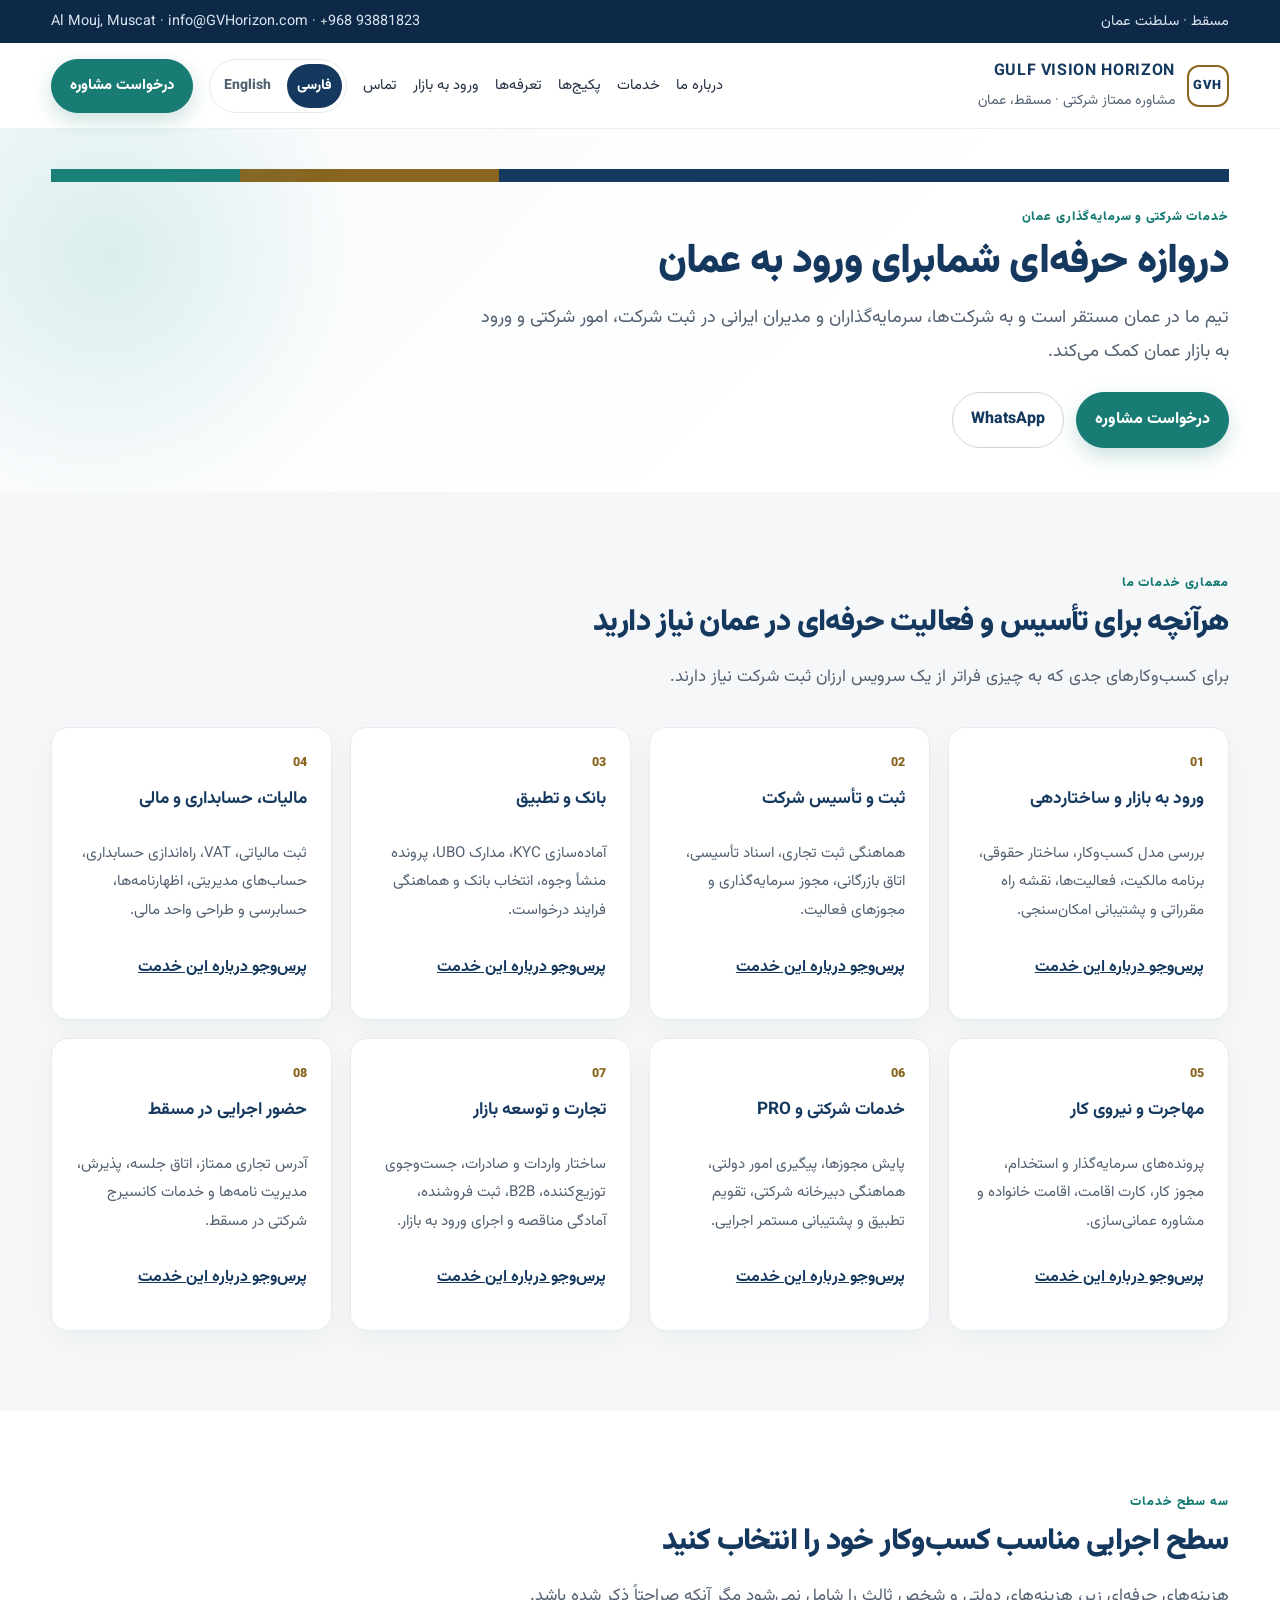
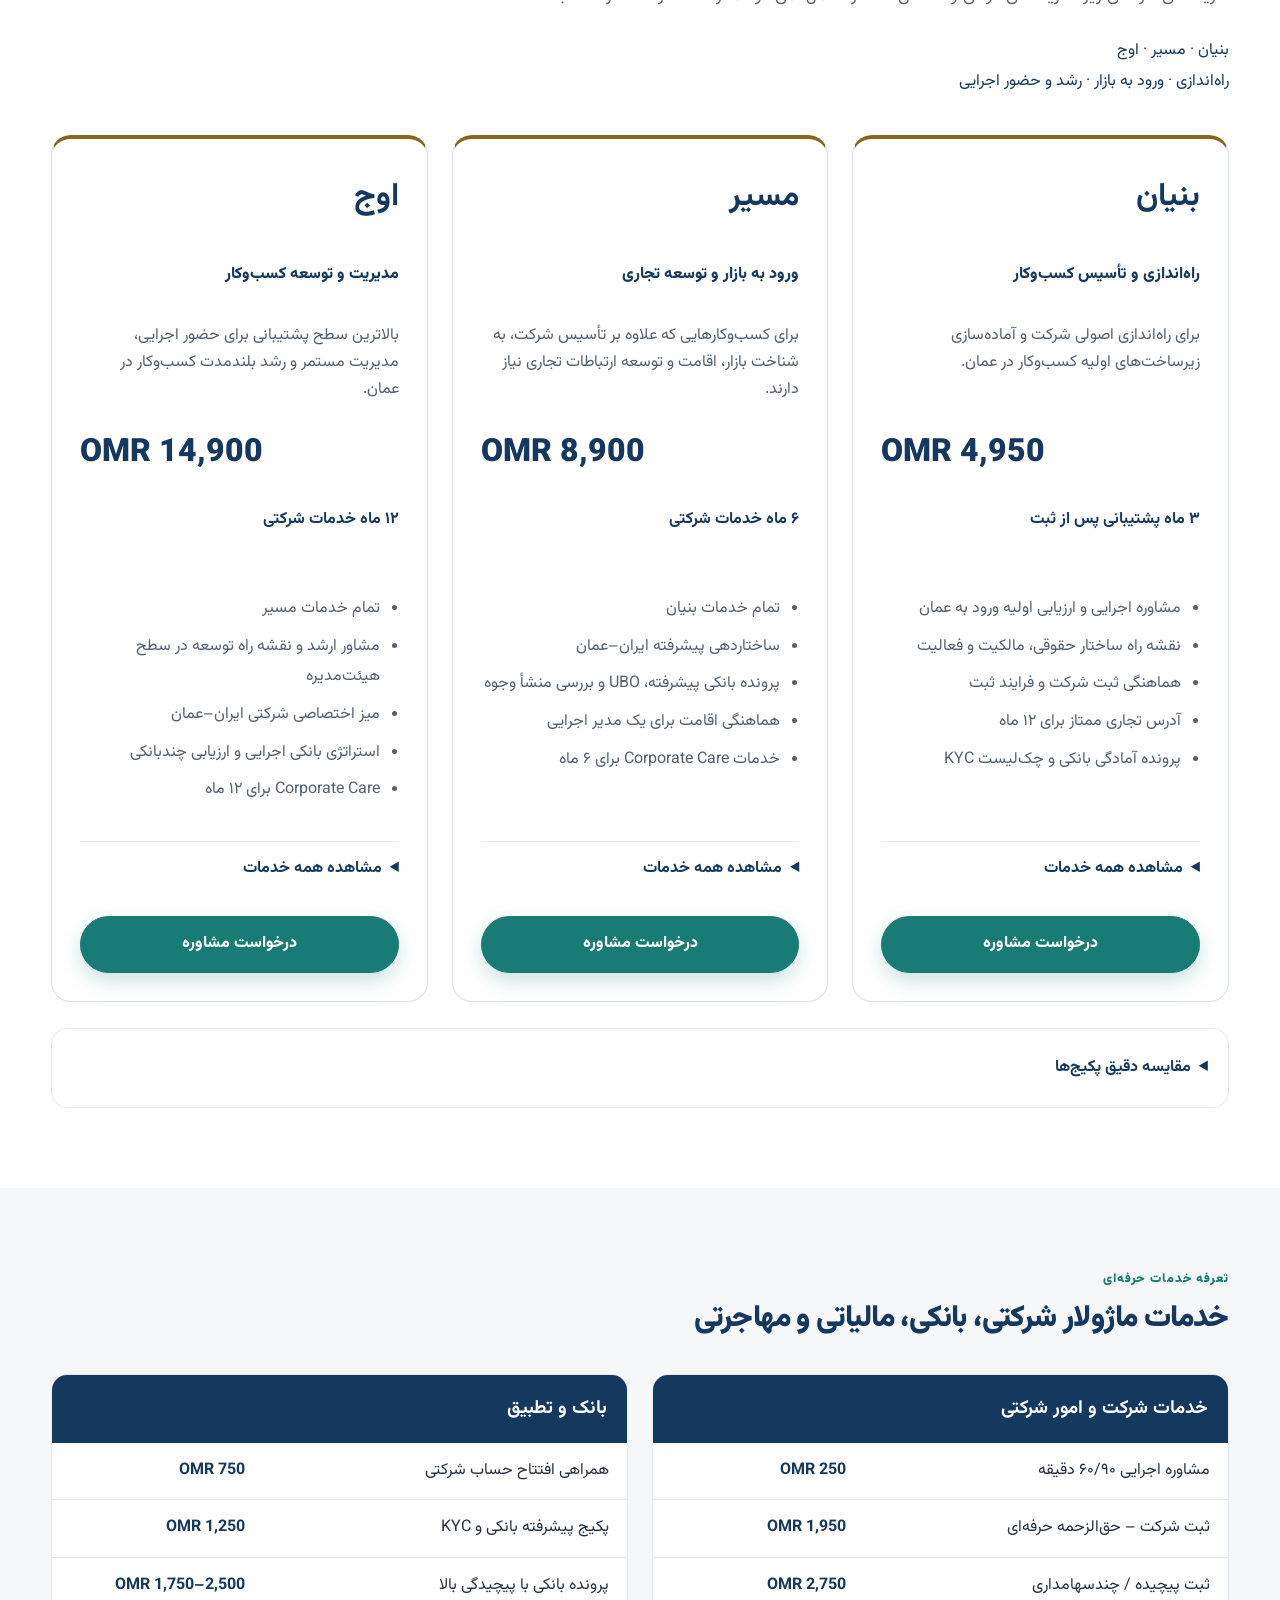
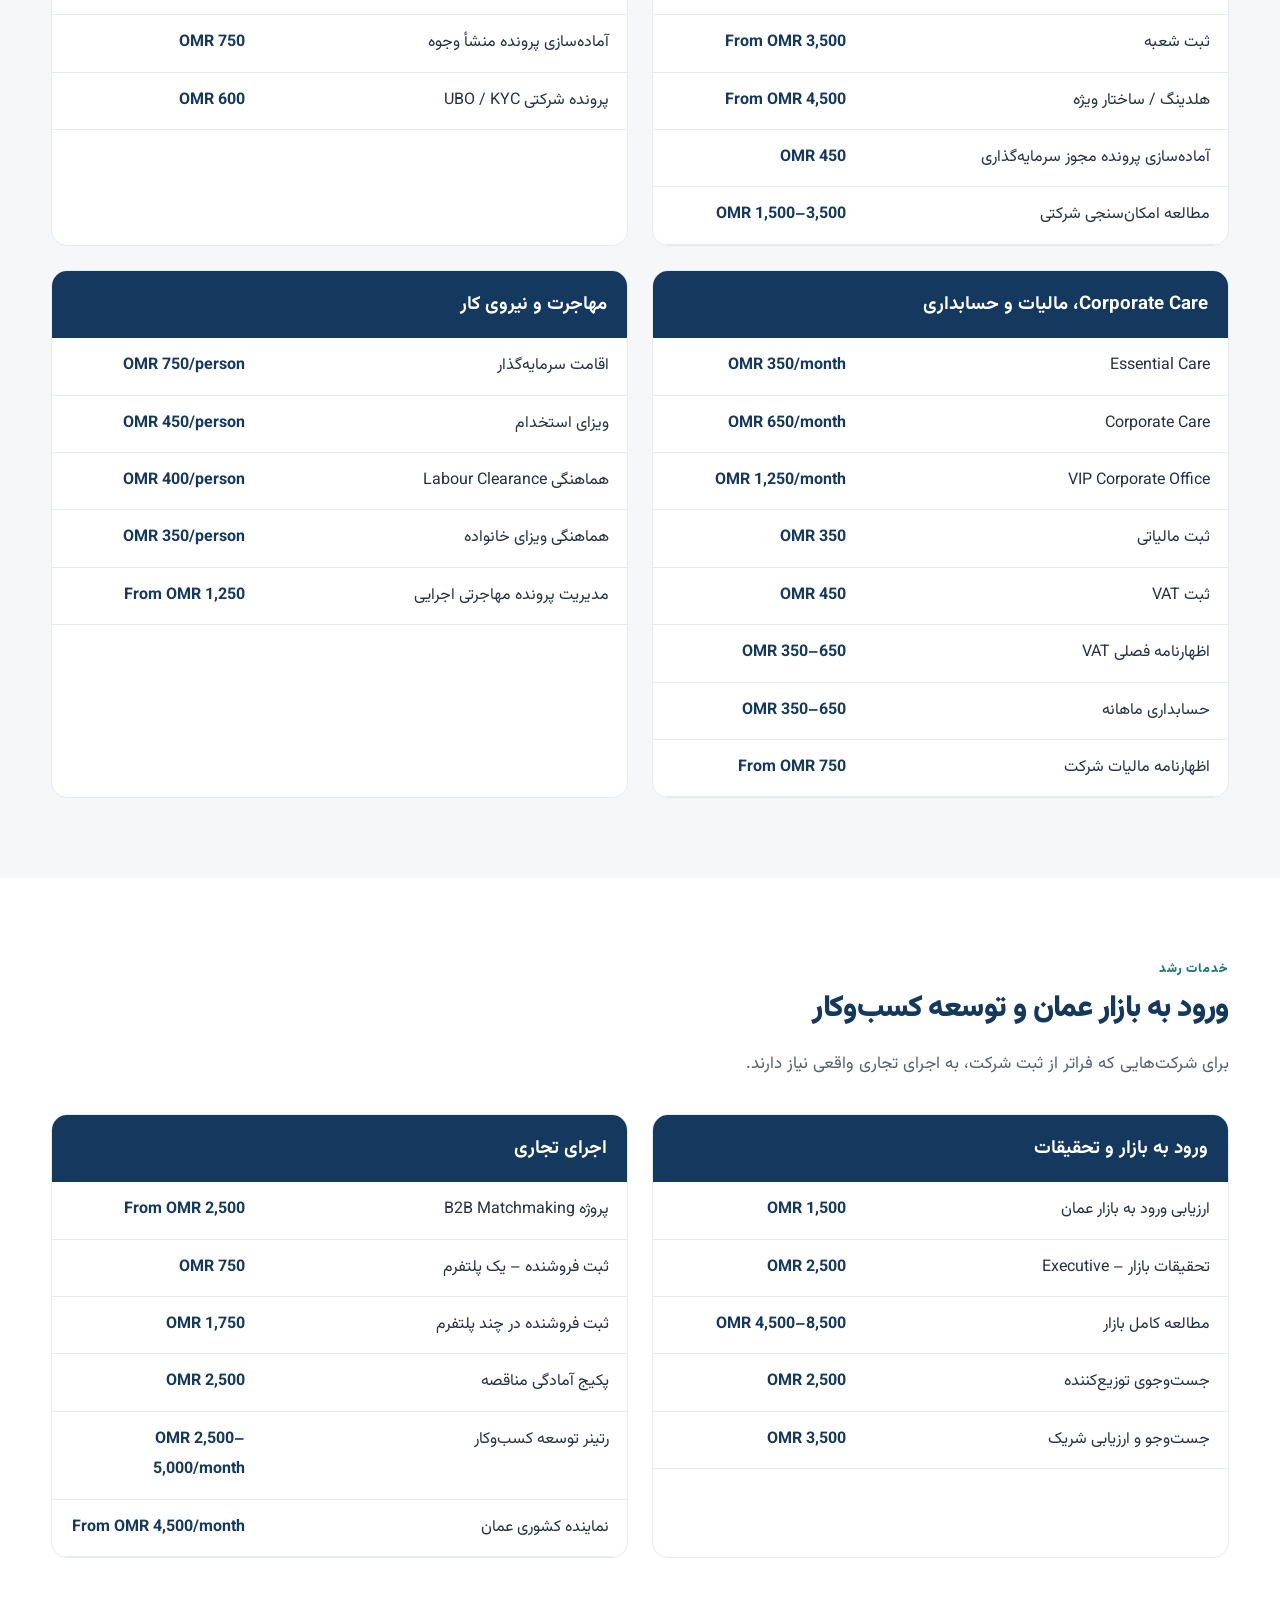
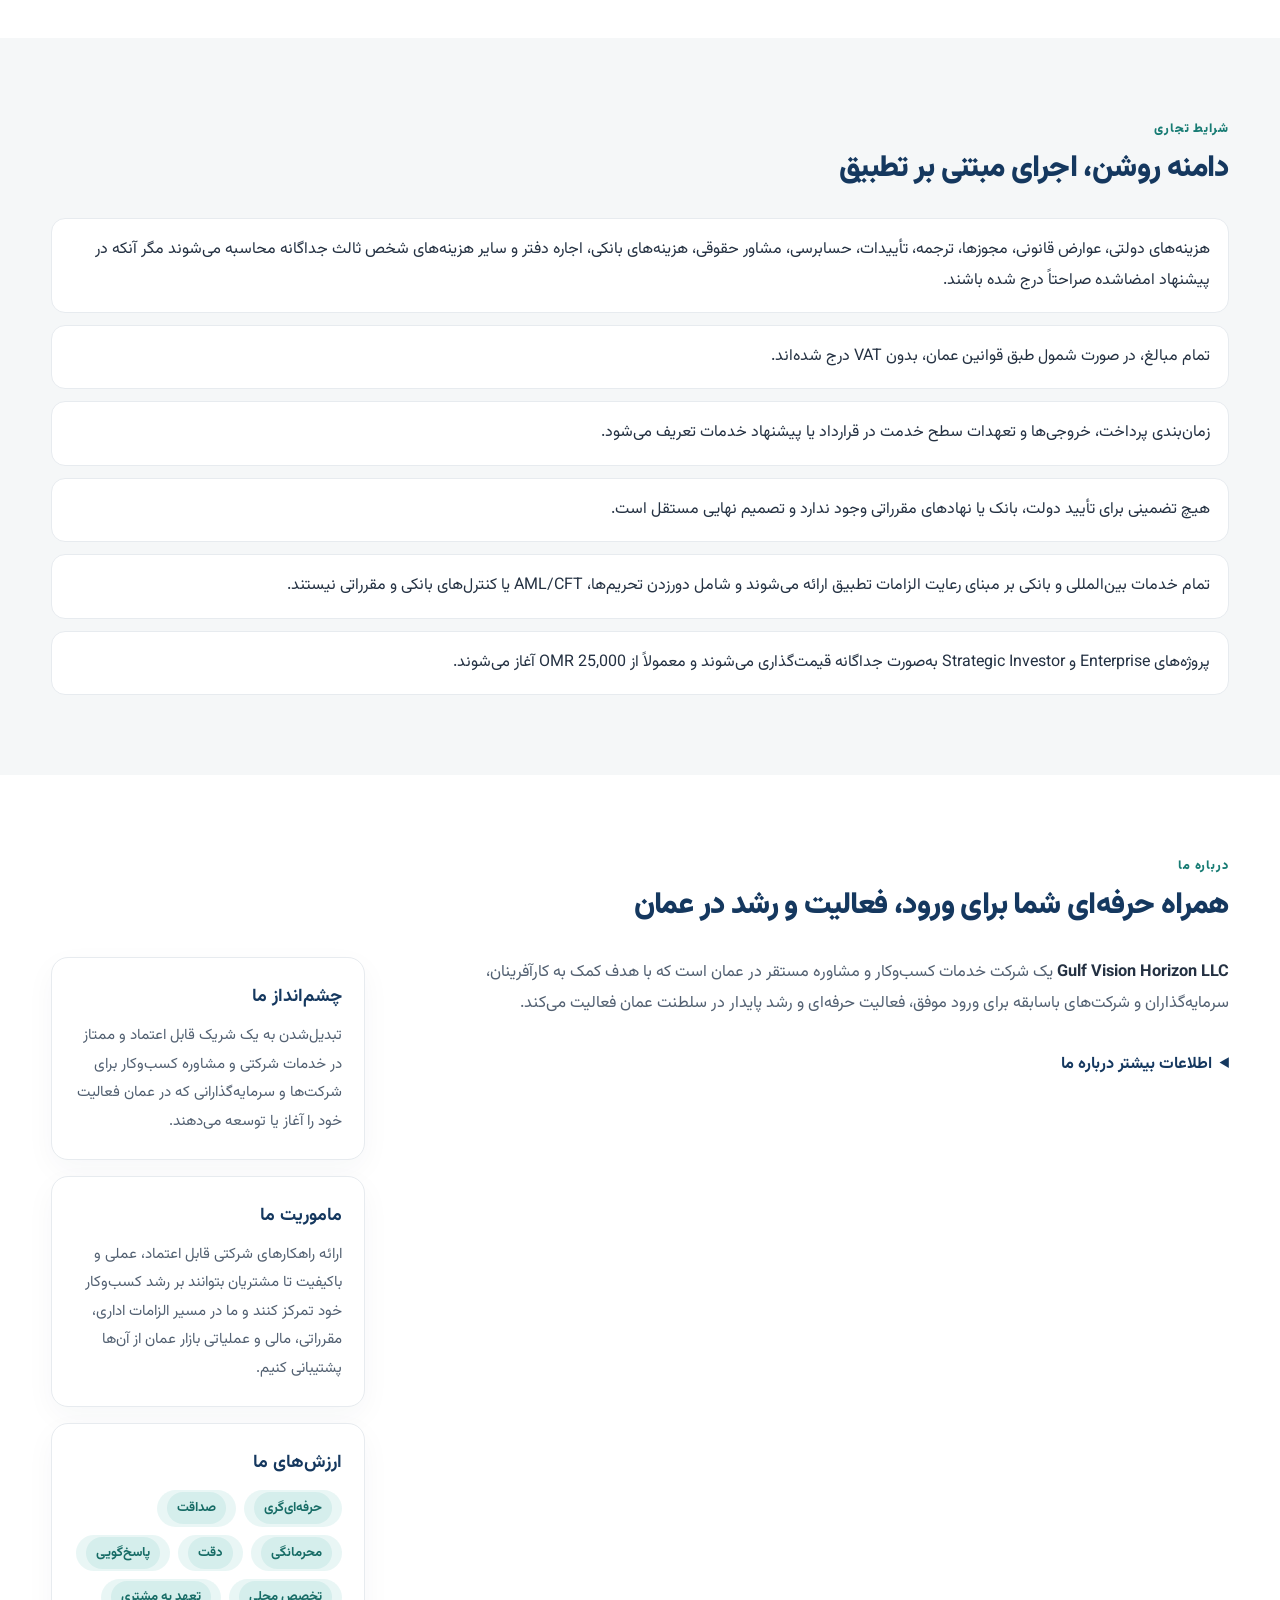
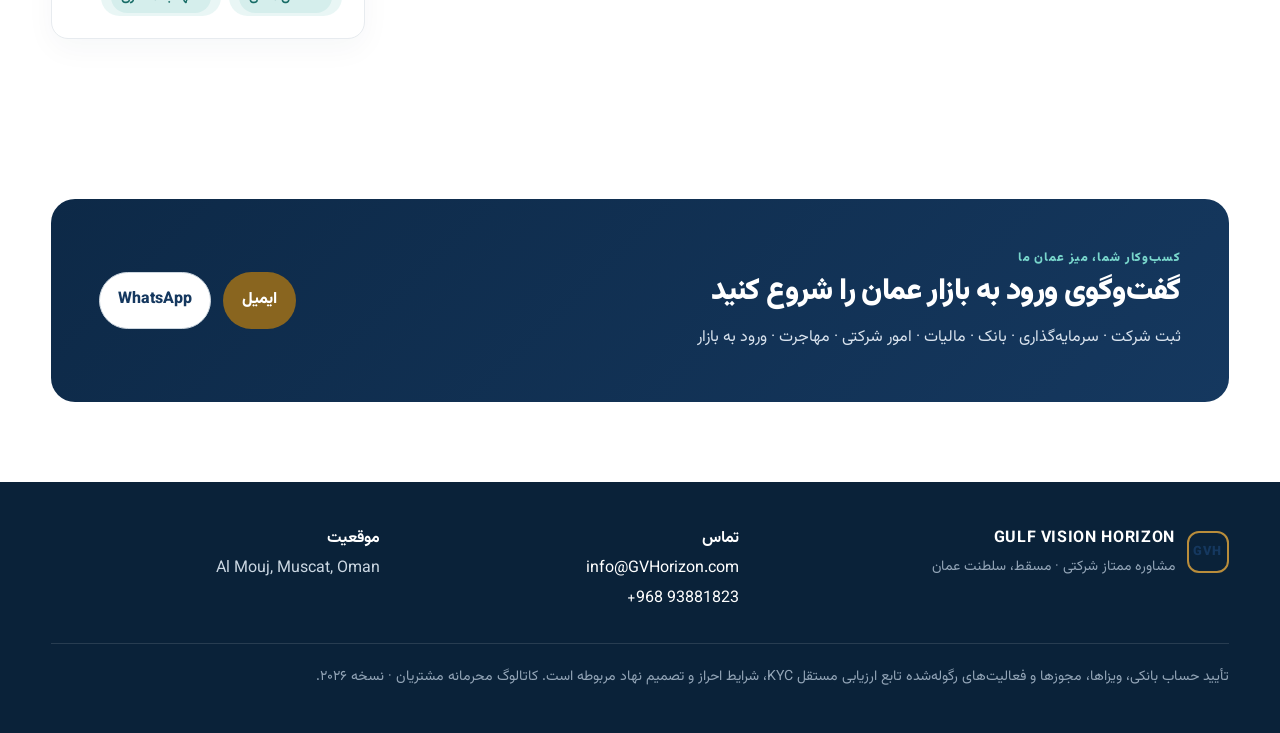
==== commit 73307bf3: "Update homepage usability and presentation" ====
--- a/index.html
+++ b/index.html
@@ -1,60 +1,73 @@
-<!doctype html>
-<html lang="fa" dir="rtl" data-lang="fa">
-<head>
-<meta charset="utf-8" />
-<meta name="viewport" content="width=device-width, initial-scale=1" />
-<title>Gulf Vision Horizon | خدمات شرکتی و سرمایه‌گذاری عمان</title>
-<meta name="description" content="خدمات ممتاز ثبت شرکت، مشاوره شرکتی، آمادگی بانکی، مالیات، مهاجرت، امور شرکتی و ورود به بازار عمان در مسقط." />
-<meta name="theme-color" content="#102f53" />
-<link rel="preconnect" href="https://fonts.googleapis.com">
-<link rel="preconnect" href="https://fonts.gstatic.com" crossorigin>
-<link href="https://fonts.googleapis.com/css2?family=Vazirmatn:wght@300;400;500;600;700;800;900&family=Cormorant+Garamond:wght@600;700&display=swap" rel="stylesheet">
-<style>
-:root{--navy:#15385f;--navy2:#0d2947;--gold:#b98d3b;--teal:#2aa59b;--ink:#243142;--muted:#697586;--line:#e7ebef;--soft:#f5f7f8;--white:#fff;--r:20px;--shadow:0 18px 48px rgba(13,41,71,.10)}
-*{box-sizing:border-box}html{scroll-behavior:smooth}body{margin:0;font-family:'Vazirmatn',Tahoma,sans-serif;color:var(--ink);line-height:1.9;background:#fff}a{text-decoration:none;color:inherit}.wrap{width:min(1180px,92vw);margin:auto}.en{display:none}html[data-lang="en"]{direction:ltr}html[data-lang="en"] body{font-family:Inter,ui-sans-serif,system-ui,-apple-system,BlinkMacSystemFont,"Segoe UI",sans-serif;line-height:1.62}html[data-lang="en"] .fa{display:none}html[data-lang="en"] .en{display:initial}html[data-lang="en"] .hero h1,html[data-lang="en"] .section h2{font-family:'Cormorant Garamond',Georgia,serif}.top{background:var(--navy2);color:#dbe5ef;font-size:.9rem}.top .wrap{display:flex;justify-content:space-between;gap:20px;padding:8px 0;flex-wrap:wrap}.nav{position:sticky;top:0;z-index:20;background:rgba(255,255,255,.96);backdrop-filter:blur(12px);border-bottom:1px solid rgba(21,56,95,.08)}.nav .wrap{display:flex;justify-content:space-between;align-items:center;padding:14px 0}.brand{display:flex;align-items:center;gap:12px}.logo{width:42px;height:42px;border:2px solid var(--gold);border-radius:12px;position:relative;flex:0 0 auto}.logo:after{content:"GVH";position:absolute;inset:0;display:grid;place-items:center;color:var(--navy);font-weight:900;font-size:.8rem;letter-spacing:.08em}.brand strong{display:block;color:var(--navy);letter-spacing:.04em}.brand small{color:var(--muted);display:block;font-size:.72rem}.menu{display:flex;align-items:center;gap:16px;font-size:.92rem}.menu a:hover{color:var(--teal)}.lang-switch{display:flex;gap:6px;padding:4px;border:1px solid var(--line);border-radius:999px;background:#fff}.lang-switch button{border:0;background:transparent;padding:7px 10px;border-radius:999px;font-family:inherit;font-weight:800;color:var(--muted);cursor:pointer}.lang-switch button.active{background:var(--navy);color:#fff}.btn{display:inline-flex;justify-content:center;align-items:center;padding:12px 18px;border-radius:999px;font-weight:800;border:1px solid transparent;transition:.2s}.btn-primary{background:var(--navy);color:#fff}.btn-gold{background:var(--gold);color:#fff}.btn-outline{border-color:#ccd6df;background:#fff;color:var(--navy)}.hero{padding:88px 0 76px;background:linear-gradient(135deg,#f7f9fb 0%,#fff 62%);position:relative;overflow:hidden}.hero:after{content:"";position:absolute;width:520px;height:520px;border-radius:50%;inset-inline-end:-150px;top:-130px;background:radial-gradient(circle,rgba(42,165,155,.15),rgba(42,165,155,0) 68%)}.stripe{height:13px;display:grid;grid-template-columns:62% 22% 16%;margin-bottom:35px}.stripe i:nth-child(1){background:var(--navy)}.stripe i:nth-child(2){background:var(--gold)}.stripe i:nth-child(3){background:var(--teal)}.hero-grid{display:grid;grid-template-columns:1.18fr .82fr;gap:50px;align-items:center}.eyebrow{font-size:.78rem;color:var(--teal);font-weight:900;letter-spacing:.07em}.hero h1,.section h2{color:var(--navy);letter-spacing:-.02em}.hero h1{font-size:clamp(2.35rem,4.3vw,3.75rem);line-height:1.28;margin:.35rem 0 1.2rem;font-weight:900}.hero p{font-size:1.13rem;color:var(--muted);max-width:760px}.actions{display:flex;gap:12px;flex-wrap:wrap;margin-top:28px}.hero-card{background:var(--navy2);color:#fff;border-radius:var(--r);padding:34px;box-shadow:var(--shadow)}.hero-card h3{font-size:1.62rem;margin:.4rem 0;font-weight:800}.hero-card p{font-size:.98rem;color:#d5e0eb}.facts{display:grid;gap:0;margin-top:22px}.facts div{display:flex;justify-content:space-between;gap:20px;padding:13px 0;border-top:1px solid rgba(255,255,255,.14)}.section{padding:80px 0}.section.alt{background:var(--soft)}.section h2{font-size:clamp(1.9rem,3vw,2.7rem);line-height:1.4;margin:.4rem 0 1rem;font-weight:900}.lead{color:var(--muted);font-size:1.06rem;max-width:830px}.about-grid{display:grid;grid-template-columns:1.45fr .55fr;gap:36px;align-items:start;margin-top:30px}.about-copy{font-size:1.02rem;color:var(--muted)}.about-copy p{margin:0 0 18px}.about-copy strong{color:var(--ink)}.about-side{display:grid;gap:16px}.about-card{background:#fff;border:1px solid var(--line);border-radius:17px;padding:22px;box-shadow:0 10px 30px rgba(13,41,71,.04)}.about-card h3{color:var(--navy);margin:0 0 8px;font-size:1.12rem}.about-card p{margin:0;color:var(--muted);font-size:.94rem}.values{display:flex;flex-wrap:wrap;gap:8px;margin-top:10px}.values span{background:rgba(42,165,155,.10);color:#176c66;padding:6px 10px;border-radius:999px;font-size:.82rem;font-weight:700}.cards{display:grid;grid-template-columns:repeat(4,1fr);gap:18px;margin-top:34px}.card{background:#fff;border:1px solid var(--line);border-radius:17px;padding:24px;box-shadow:0 10px 30px rgba(13,41,71,.04)}.num{color:var(--gold);font-size:.78rem;font-weight:900}.card h3{color:var(--navy);margin:.45rem 0 .55rem;font-size:1.08rem}.card p{color:var(--muted);font-size:.94rem}.packages{display:grid;grid-template-columns:repeat(3,1fr);gap:22px;margin-top:38px}.package{background:#fff;border:1px solid var(--line);border-radius:20px;padding:28px}.package.featured{border:2px solid var(--gold);box-shadow:var(--shadow);transform:translateY(-8px)}.tag{display:inline-block;background:rgba(185,141,59,.13);color:#8a6625;padding:5px 10px;border-radius:999px;font-size:.73rem;font-weight:900}.package h3{color:var(--navy);font-size:1.25rem}.price{color:var(--navy);font-size:2rem;margin:.3rem 0;font-weight:900}.package ul{padding-inline-start:19px;color:var(--muted)}.package li{margin:.46rem 0}.compare{overflow:auto;margin-top:30px;border:1px solid var(--line);border-radius:16px;background:#fff}.compare table{border-collapse:collapse;width:100%;min-width:850px}.compare th{background:var(--navy);color:#fff;padding:15px}.compare td{padding:14px;border-bottom:1px solid var(--line)}.compare tr:nth-child(even) td{background:#fafbfc}.fee-grid{display:grid;grid-template-columns:1fr 1fr;gap:24px;margin-top:34px}.fee-box{background:#fff;border:1px solid var(--line);border-radius:16px;overflow:hidden}.fee-box h3{margin:0;padding:16px 20px;background:var(--navy);color:#fff}.fee-row{display:grid;grid-template-columns:1.4fr .7fr;gap:14px;padding:13px 18px;border-bottom:1px solid var(--line)}.fee-row strong{color:var(--navy)}.terms{display:grid;gap:12px;margin-top:28px}.term{background:#fff;border:1px solid var(--line);border-radius:14px;padding:16px 18px}.cta{background:linear-gradient(135deg,var(--navy2),var(--navy));color:#fff;border-radius:24px;padding:48px;display:grid;grid-template-columns:1fr auto;gap:30px;align-items:center}.cta h2{color:#fff;margin:0 0 10px}.cta p{margin:0;color:#d9e3ee}.footer{background:#0a2239;color:#cbd7e2;padding:42px 0}.footer-grid{display:grid;grid-template-columns:1.4fr 1fr 1fr;gap:30px}.footer strong,.footer a{color:#fff}.footnote{margin-top:28px;padding-top:20px;border-top:1px solid rgba(255,255,255,.12);font-size:.88rem;color:#93a5b7}@media(min-width:961px){html[data-lang="fa"] .hero h1{font-size:clamp(2.25rem,3.2vw,3rem);white-space:nowrap}html[data-lang="fa"] .hero h1 br{display:none}html[data-lang="fa"] .section h2{font-size:clamp(1.75rem,2.35vw,2.25rem);white-space:nowrap}}@media(max-width:960px){.menu>a:not(.btn){display:none}.hero-grid,.cta,.footer-grid,.about-grid{grid-template-columns:1fr}.cards{grid-template-columns:repeat(2,1fr)}.packages{grid-template-columns:1fr}.package.featured{transform:none}.fee-grid{grid-template-columns:1fr}}@media(max-width:680px){.cards{grid-template-columns:1fr}.hero{padding-top:58px}.hero h1{font-size:2.65rem}.section{padding:62px 0}.section h2{font-size:1.95rem}.cta{padding:30px}.fee-row{grid-template-columns:1fr}.brand small{display:none}.top .wrap{font-size:.82rem}.menu{gap:8px}.menu .btn{display:none}.lang-switch button{padding:6px 8px}}
+<!doctype html>
+<html lang="fa" dir="rtl" data-lang="fa">
+<head>
+<meta charset="utf-8" />
+<meta name="viewport" content="width=device-width, initial-scale=1" />
+<title>Gulf Vision Horizon | خدمات شرکتی و سرمایه‌گذاری عمان</title>
+<meta name="description" content="خدمات ممتاز ثبت شرکت، مشاوره شرکتی، آمادگی بانکی، مالیات، مهاجرت، امور شرکتی و ورود به بازار عمان در مسقط." />
+<meta name="theme-color" content="#102f53" />
+<link rel="preconnect" href="https://fonts.googleapis.com">
+<link rel="preconnect" href="https://fonts.gstatic.com" crossorigin>
+<link href="https://fonts.googleapis.com/css2?family=Vazirmatn:wght@300;400;500;600;700;800;900&family=Cormorant+Garamond:wght@600;700&display=swap" rel="stylesheet">
+<style>
+:root{--navy:#15385f;--navy2:#0d2947;--gold:#b98d3b;--teal:#2aa59b;--ink:#243142;--muted:#697586;--line:#e7ebef;--soft:#f5f7f8;--white:#fff;--r:20px;--shadow:0 18px 48px rgba(13,41,71,.10)}
+*{box-sizing:border-box}html{scroll-behavior:smooth}body{margin:0;font-family:'Vazirmatn',Tahoma,sans-serif;color:var(--ink);line-height:1.9;background:#fff}a{text-decoration:none;color:inherit}.wrap{width:min(1180px,92vw);margin:auto}.en{display:none}html[data-lang="en"]{direction:ltr}html[data-lang="en"] body{font-family:Inter,ui-sans-serif,system-ui,-apple-system,BlinkMacSystemFont,"Segoe UI",sans-serif;line-height:1.62}html[data-lang="en"] .fa{display:none}html[data-lang="en"] .en{display:initial}html[data-lang="en"] .hero h1,html[data-lang="en"] .section h2{font-family:'Cormorant Garamond',Georgia,serif}.top{background:var(--navy2);color:#dbe5ef;font-size:.9rem}.top .wrap{display:flex;justify-content:space-between;gap:20px;padding:8px 0;flex-wrap:wrap}.nav{position:sticky;top:0;z-index:20;background:rgba(255,255,255,.96);backdrop-filter:blur(12px);border-bottom:1px solid rgba(21,56,95,.08)}.nav .wrap{display:flex;justify-content:space-between;align-items:center;padding:14px 0}.brand{display:flex;align-items:center;gap:12px}.logo{width:42px;height:42px;border:2px solid var(--gold);border-radius:12px;position:relative;flex:0 0 auto}.logo:after{content:"GVH";position:absolute;inset:0;display:grid;place-items:center;color:var(--navy);font-weight:900;font-size:.8rem;letter-spacing:.08em}.brand strong{display:block;color:var(--navy);letter-spacing:.04em}.brand small{color:var(--muted);display:block;font-size:.72rem}.menu{display:flex;align-items:center;gap:16px;font-size:.92rem}.menu a:hover{color:var(--teal)}.lang-switch{display:flex;gap:6px;padding:4px;border:1px solid var(--line);border-radius:999px;background:#fff}.lang-switch button{border:0;background:transparent;padding:7px 10px;border-radius:999px;font-family:inherit;font-weight:800;color:var(--muted);cursor:pointer}.lang-switch button.active{background:var(--navy);color:#fff}.btn{display:inline-flex;justify-content:center;align-items:center;padding:12px 18px;border-radius:999px;font-weight:800;border:1px solid transparent;transition:.2s}.btn-primary{background:var(--navy);color:#fff}.btn-gold{background:var(--gold);color:#fff}.btn-outline{border-color:#ccd6df;background:#fff;color:var(--navy)}.hero{padding:88px 0 76px;background:linear-gradient(135deg,#f7f9fb 0%,#fff 62%);position:relative;overflow:hidden}.hero:after{content:"";position:absolute;width:520px;height:520px;border-radius:50%;inset-inline-end:-150px;top:-130px;background:radial-gradient(circle,rgba(42,165,155,.15),rgba(42,165,155,0) 68%)}.stripe{height:13px;display:grid;grid-template-columns:62% 22% 16%;margin-bottom:35px}.stripe i:nth-child(1){background:var(--navy)}.stripe i:nth-child(2){background:var(--gold)}.stripe i:nth-child(3){background:var(--teal)}.hero-grid{display:grid;grid-template-columns:1.18fr .82fr;gap:50px;align-items:center}.eyebrow{font-size:.78rem;color:var(--teal);font-weight:900;letter-spacing:.07em}.hero h1,.section h2{color:var(--navy);letter-spacing:-.02em}.hero h1{font-size:clamp(2.35rem,4.3vw,3.75rem);line-height:1.28;margin:.35rem 0 1.2rem;font-weight:900}.hero p{font-size:1.13rem;color:var(--muted);max-width:760px}.actions{display:flex;gap:12px;flex-wrap:wrap;margin-top:28px}.hero-card{background:var(--navy2);color:#fff;border-radius:var(--r);padding:34px;box-shadow:var(--shadow)}.hero-card h3{font-size:1.62rem;margin:.4rem 0;font-weight:800}.hero-card p{font-size:.98rem;color:#d5e0eb}.facts{display:grid;gap:0;margin-top:22px}.facts div{display:flex;justify-content:space-between;gap:20px;padding:13px 0;border-top:1px solid rgba(255,255,255,.14)}.section{padding:80px 0}.section.alt{background:var(--soft)}.section h2{font-size:clamp(1.9rem,3vw,2.7rem);line-height:1.4;margin:.4rem 0 1rem;font-weight:900}.lead{color:var(--muted);font-size:1.06rem;max-width:830px}.about-grid{display:grid;grid-template-columns:1.45fr .55fr;gap:36px;align-items:start;margin-top:30px}.about-copy{font-size:1.02rem;color:var(--muted)}.about-copy p{margin:0 0 18px}.about-copy strong{color:var(--ink)}.about-side{display:grid;gap:16px}.about-card{background:#fff;border:1px solid var(--line);border-radius:17px;padding:22px;box-shadow:0 10px 30px rgba(13,41,71,.04)}.about-card h3{color:var(--navy);margin:0 0 8px;font-size:1.12rem}.about-card p{margin:0;color:var(--muted);font-size:.94rem}.values{display:flex;flex-wrap:wrap;gap:8px;margin-top:10px}.values span{background:rgba(42,165,155,.10);color:#176c66;padding:6px 10px;border-radius:999px;font-size:.82rem;font-weight:700}.cards{display:grid;grid-template-columns:repeat(4,1fr);gap:18px;margin-top:34px}.card{background:#fff;border:1px solid var(--line);border-radius:17px;padding:24px;box-shadow:0 10px 30px rgba(13,41,71,.04)}.num{color:var(--gold);font-size:.78rem;font-weight:900}.card h3{color:var(--navy);margin:.45rem 0 .55rem;font-size:1.08rem}.card p{color:var(--muted);font-size:.94rem}.packages{display:grid;grid-template-columns:repeat(3,1fr);gap:22px;margin-top:38px}.package{background:#fff;border:1px solid var(--line);border-radius:20px;padding:28px}.package.featured{border:2px solid var(--gold);box-shadow:var(--shadow);transform:translateY(-8px)}.tag{display:inline-block;background:rgba(185,141,59,.13);color:#8a6625;padding:5px 10px;border-radius:999px;font-size:.73rem;font-weight:900}.package h3{color:var(--navy);font-size:1.25rem}.price{color:var(--navy);font-size:2rem;margin:.3rem 0;font-weight:900}.package ul{padding-inline-start:19px;color:var(--muted)}.package li{margin:.46rem 0}.compare{overflow:auto;margin-top:30px;border:1px solid var(--line);border-radius:16px;background:#fff}.compare table{border-collapse:collapse;width:100%;min-width:850px}.compare th{background:var(--navy);color:#fff;padding:15px}.compare td{padding:14px;border-bottom:1px solid var(--line)}.compare tr:nth-child(even) td{background:#fafbfc}.fee-grid{display:grid;grid-template-columns:1fr 1fr;gap:24px;margin-top:34px}.fee-box{background:#fff;border:1px solid var(--line);border-radius:16px;overflow:hidden}.fee-box h3{margin:0;padding:16px 20px;background:var(--navy);color:#fff}.fee-row{display:grid;grid-template-columns:1.4fr .7fr;gap:14px;padding:13px 18px;border-bottom:1px solid var(--line)}.fee-row strong{color:var(--navy)}.terms{display:grid;gap:12px;margin-top:28px}.term{background:#fff;border:1px solid var(--line);border-radius:14px;padding:16px 18px}.cta{background:linear-gradient(135deg,var(--navy2),var(--navy));color:#fff;border-radius:24px;padding:48px;display:grid;grid-template-columns:1fr auto;gap:30px;align-items:center}.cta h2{color:#fff;margin:0 0 10px}.cta p{margin:0;color:#d9e3ee}.footer{background:#0a2239;color:#cbd7e2;padding:42px 0}.footer-grid{display:grid;grid-template-columns:1.4fr 1fr 1fr;gap:30px}.footer strong,.footer a{color:#fff}.footnote{margin-top:28px;padding-top:20px;border-top:1px solid rgba(255,255,255,.12);font-size:.88rem;color:#93a5b7}@media(min-width:961px){html[data-lang="fa"] .hero h1{font-size:clamp(2.25rem,3.2vw,3rem);white-space:nowrap}html[data-lang="fa"] .hero h1 br{display:none}html[data-lang="fa"] .section h2{font-size:clamp(1.75rem,2.35vw,2.25rem);white-space:nowrap}}@media(max-width:960px){.menu>a:not(.btn){display:none}.hero-grid,.cta,.footer-grid,.about-grid{grid-template-columns:1fr}.cards{grid-template-columns:repeat(2,1fr)}.packages{grid-template-columns:1fr}.package.featured{transform:none}.fee-grid{grid-template-columns:1fr}}@media(max-width:680px){.cards{grid-template-columns:1fr}.hero{padding-top:58px}.hero h1{font-size:2.65rem}.section{padding:62px 0}.section h2{font-size:1.95rem}.cta{padding:30px}.fee-row{grid-template-columns:1fr}.brand small{display:none}.top .wrap{font-size:.82rem}.menu{gap:8px}.menu .btn{display:none}.lang-switch button{padding:6px 8px}}
+
+:root{--muted:#536172;--teal:#187c74;--gold:#89651f}html{scroll-padding-top:110px}body{overflow-wrap:break-word}*,*:before,*:after{box-sizing:border-box}[hidden]{display:none!important}:focus-visible{outline:3px solid #187c74;outline-offset:4px}a,button,input,select,summary{touch-action:manipulation}button,.btn{min-height:44px}button{font:inherit}input,select,textarea{min-width:0;font-size:1rem}input[type=email],input[type=tel],a[href^="mailto:"],a[href^="tel:"],.price{direction:ltr;unicode-bidi:isolate}.brand{min-width:0}.brand strong{overflow-wrap:anywhere}.brand small{font-size:.875rem}.nav .wrap{gap:12px}.lang-switch button,.lang button{font-size:.875rem;min-height:44px}.section h2,.hero h1{white-space:normal!important}.card{display:flex;flex-direction:column}.card .service-link{margin-top:auto;padding:12px 0;color:#15385f;text-decoration:underline;font-weight:700}.menu-toggle{display:none;border:1px solid #ccd6df;border-radius:10px;background:white;color:#15385f;padding:8px 12px}.compare{max-width:100%;overflow:auto}.skip-link{position:fixed;top:-100px;left:10px;z-index:100;background:white;padding:12px}.skip-link:focus{top:10px}summary{cursor:pointer;color:#15385f;padding:12px 0;font-weight:700}.fields{min-width:0}.grid>*{min-width:0}.optional-fields{margin-top:20px}.optional-fields .fields{padding-top:14px}.contact a{color:inherit}.formbox{order:0}.info{order:1}.submit{background:#89651f}.field-error{color:#9a3029;font-size:.9rem}.top .wrap>span{overflow-wrap:anywhere}.fee-row>*{min-width:0}
+@media(max-width:1100px){.nav .wrap{flex-wrap:wrap}.menu-toggle{display:block}.menu{display:none;width:100%;flex-direction:column;align-items:stretch;padding:12px 0}.menu.open{display:flex}.menu>a:not(.btn){display:block}.menu .btn{display:flex}.menu>a{padding:10px}.menu .lang-switch{align-self:flex-start}.brand strong{font-size:.9rem}.nav .wrap>.lang{margin-inline-start:auto}}
+@media(max-width:680px){.brand{gap:7px}.brand strong{font-size:.8rem}.logo{width:34px;height:34px}.hero h1{font-size:2rem}.nav .wrap{gap:8px}.hero-card{padding:24px}.wrap{width:92%}.facts div{flex-wrap:wrap}.section h2{font-size:1.8rem}.formbox,.info{padding:20px}.formbox{order:0}.info{order:1}.top{font-size:.875rem}}
+
+
+.hero{padding:40px 0 44px}.hero-grid{grid-template-columns:minmax(0,1fr);gap:0}.hero-grid>div{max-width:850px}.hero .stripe{margin-bottom:24px}.hero h1{margin:.35rem 0 .8rem}.hero p{margin:0;max-width:760px}.hero .actions{margin-top:22px}
+@media(max-width:680px){.hero{padding:26px 0 30px}.hero .stripe{margin-bottom:20px}.hero p{font-size:1rem}.hero .actions{margin-top:20px}}
+
+.packages{align-items:stretch;gap:24px}.package{display:flex;flex-direction:column;min-width:0;border:1px solid #d8e1e9;border-top:4px solid var(--gold);background:#fff;transform:none;padding:28px;border-radius:20px}.package h3{font-size:2rem;margin:0;color:var(--navy)}.package header{min-height:240px}.package .name-meaning{min-height:26px;font-size:.875rem;color:var(--muted)}.package .package-descriptor{font-weight:800;color:var(--navy);font-size:1rem;line-height:1.6;min-height:52px;margin:8px 0}.package .package-audience{font-size:1rem;color:var(--muted);line-height:1.7;margin:0}.package .price{font-size:2rem;margin-top:16px}.package-duration{font-size:1rem;color:var(--navy);font-weight:700;min-height:50px}.package>ul{flex:1}.package li{font-size:1rem}.package-details{border-top:1px solid var(--line);margin:12px 0 20px}.package-details summary,.package-comparison summary{min-height:44px;font-size:1rem}.package-cta{width:100%;font-size:1rem}.package-progression{color:var(--navy);margin:24px 0;font-size:1rem}.package-comparison{margin-top:26px;border:1px solid var(--line);border-radius:16px;padding:12px 20px}.package-comparison .compare{margin-top:12px}.compare table{min-width:620px}.compare caption{text-align:start;font-weight:700;padding:12px}.compare th,.compare td{font-size:1rem}.package-details[open] summary{margin-bottom:10px}@media(max-width:960px){.packages{grid-template-columns:1fr}.package header{min-height:0}.package .package-descriptor,.package-duration{min-height:0}.package .name-meaning:empty{display:none}.package{transform:none}}
+.consultation-cta,.package-cta{background:var(--teal);border-color:var(--teal);color:#fff;box-shadow:0 8px 20px rgba(24,124,116,.22);transition:background-color .2s ease,border-color .2s ease,box-shadow .2s ease,transform .2s ease}.consultation-cta:hover,.package-cta:hover,.menu a.consultation-cta:hover{background:#116b64;border-color:#116b64;color:#fff;box-shadow:0 10px 24px rgba(17,107,100,.28);transform:translateY(-1px)}.consultation-cta:active,.package-cta:active,.menu a.consultation-cta:active{background:#0d5954;border-color:#0d5954;color:#fff;box-shadow:0 4px 12px rgba(13,89,84,.24);transform:translateY(0)}.consultation-cta:focus-visible,.package-cta:focus-visible{outline:3px solid var(--gold);outline-offset:3px}
 </style>
-</head>
-<body>
-<div class="top"><div class="wrap"><span><span class="fa">مسقط · سلطنت عمان</span><span class="en">Muscat · Sultanate of Oman</span></span><span>Al Mouj, Muscat · info@GVHorizon.com · +968 93881823</span></div></div>
-<nav class="nav"><div class="wrap"><a href="#top" class="brand"><span class="logo"></span><span><strong>GULF VISION HORIZON</strong><small><span class="fa">مشاوره ممتاز شرکتی · مسقط، عمان</span><span class="en">Premium Corporate Advisory · Muscat, Oman</span></small></span></a><div class="menu"><a href="#about"><span class="fa">درباره ما</span><span class="en">About</span></a><a href="#services"><span class="fa">خدمات</span><span class="en">Services</span></a><a href="#packages"><span class="fa">پکیج‌ها</span><span class="en">Packages</span></a><a href="#fees"><span class="fa">تعرفه‌ها</span><span class="en">Fees</span></a><a href="#growth"><span class="fa">ورود به بازار</span><span class="en">Market Entry</span></a><div class="lang-switch"><button id="faBtn" class="active" onclick="setLang('fa')">FA</button><button id="enBtn" onclick="setLang('en')">EN</button></div><a href="#contact" class="btn btn-primary"><span class="fa">رزرو مشاوره</span><span class="en">Book Consultation</span></a></div></div></nav>
-<header class="hero" id="top"><div class="wrap"><div class="stripe"><i></i><i></i><i></i></div><div class="hero-grid"><div><div class="eyebrow"><span class="fa">خدمات شرکتی و سرمایه‌گذاری عمان</span><span class="en">Oman Corporate & Investment Services</span></div><h1><span class="fa">دروازه حرفه‌ای شما<br>برای ورود به عمان</span><span class="en">Executive Gateway<br>to Oman</span></h1><p><span class="fa">خدمات اختصاصی ثبت شرکت، مشاوره شرکتی و ورود به بازار عمان برای شرکت‌ها، سرمایه‌گذاران و مدیران ایرانی؛ با مدیریت یکپارچه از طریق یک نقطه تماس اجرایی.</span><span class="en">Exclusive company formation, corporate advisory and market-entry services for Iranian corporations, investors and executives — managed through one executive point of contact.</span></p><div class="actions"><a class="btn btn-gold" href="mailto:info@GVHorizon.com?subject=Executive%20Consultation"><span class="fa">رزرو مشاوره اجرایی</span><span class="en">Book an Executive Consultation</span></a><a class="btn btn-outline" target="_blank" rel="noopener" href="https://wa.me/96893881823">WhatsApp</a></div></div><aside class="hero-card"><div class="eyebrow" style="color:#76d4cb"><span class="fa">میز اختصاصی مشتریان و شرکت‌ها</span><span class="en">Private Client & Corporate Desk</span></div><h3><span class="fa">میز کامل کسب‌وکار شما در عمان</span><span class="en">A Complete Oman Business Desk</span></h3><p><span class="fa">از طراحی ساختار ورود به بازار و ثبت شرکت تا آمادگی بانکی، مالیات، مهاجرت، امور شرکتی و توسعه کسب‌وکار.</span><span class="en">From market-entry structuring and company establishment to banking readiness, tax, immigration, corporate care and business development.</span></p><div class="facts"><div><span><span class="fa">جایگاه</span><span class="en">Positioning</span></span><strong><span class="fa">ممتاز</span><span class="en">Premium</span></strong></div><div><span><span class="fa">اجرا</span><span class="en">Execution</span></span><strong><span class="fa">مستقر در عمان</span><span class="en">Oman-based</span></strong></div><div><span><span class="fa">رویکرد</span><span class="en">Approach</span></span><strong><span class="fa">مبتنی بر تطبیق</span><span class="en">Compliance-first</span></strong></div></div></aside></div></div></header>
-<section class="section" id="about"><div class="wrap"><div class="eyebrow"><span class="fa">درباره ما</span><span class="en">About Us</span></div><h2><span class="fa">همراه حرفه‌ای شما برای ورود، فعالیت و رشد در عمان</span><span class="en">Your trusted partner for entering, operating and growing in Oman</span></h2><div class="about-grid"><div class="about-copy">
-<p class="fa"><strong>Gulf Vision Horizon LLC</strong> یک شرکت خدمات کسب‌وکار و مشاوره مستقر در عمان است که با هدف کمک به کارآفرینان، سرمایه‌گذاران و شرکت‌های باسابقه برای ورود موفق، فعالیت حرفه‌ای و رشد پایدار در سلطنت عمان فعالیت می‌کند.</p>
-<p class="en"><strong>Gulf Vision Horizon LLC</strong> is an Oman-based business services and advisory company dedicated to helping entrepreneurs, investors, and established companies enter, operate, and grow successfully in the Sultanate of Oman.</p>
-<p class="fa">ما مجموعه‌ای جامع از <strong>خدمات ثبت شرکت، مشاوره سرمایه‌گذاری، خدمات شرکتی، حسابداری، هماهنگی امور مالیاتی، تطبیق مقرراتی، پشتیبانی امور استخدام و توسعه کسب‌وکار</strong> ارائه می‌کنیم و توجه ویژه‌ای به نیازهای عملی سرمایه‌گذاران خارجی و کسب‌وکارهای بین‌المللی فعال در عمان داریم.</p>
-<p class="en">We provide a comprehensive range of <strong>company formation, investment advisory, corporate services, accounting, tax coordination, regulatory compliance, employment support, and business development services</strong>, with particular attention to the practical requirements of foreign investors and international businesses operating in Oman.</p>
-<p class="fa">رویکرد ما فراتر از انجام صرف ثبت‌ها و تشریفات اداری است. ما در تمام چرخه عمر کسب‌وکار در کنار مشتری هستیم؛ از انتخاب ساختار حقوقی مناسب و تأسیس شرکت، تا راه‌اندازی سیستم‌های حسابداری و عملیاتی، پشتیبانی تطبیق مقرراتی، هماهنگی نیازهای استخدام و اقامت، و کمک به مدیریت برای ایجاد یک حضور تجاری پایدار در عمان.</p>
-<p class="en">Our approach goes beyond simply completing registrations and administrative procedures. We support our clients throughout the full business lifecycle — from selecting the appropriate legal structure and establishing the company, to setting up accounting and operational systems, supporting regulatory compliance, coordinating employment and residency requirements, and helping management build a sustainable business presence in Oman.</p>
-<p class="fa">با دانش عملی از محیط کسب‌وکار عمان و درک رویه‌های تجاری محلی، تلاش می‌کنیم فاصله میان سرمایه‌گذاران بین‌المللی و واقعیت‌های مقرراتی، مالی و عملیاتی فعالیت در سلطنت عمان را کاهش دهیم.</p>
-<p class="en">With practical knowledge of the Omani business environment and an understanding of local commercial practices, we aim to bridge the gap between international investors and the regulatory, financial, and operational realities of doing business in the Sultanate.</p>
-<p class="fa">در Gulf Vision Horizon معتقدیم خدمات مشاوره حرفه‌ای باید بر پایه <strong>دقت، شفافیت، محرمانگی، پاسخ‌گویی و روابط بلندمدت</strong> بنا شود. هر همکاری با توجه کامل به جزئیات و با احترام به قوانین و مقررات لازم‌الاجرای سلطنت عمان مدیریت می‌شود.</p>
-<p class="en">At Gulf Vision Horizon, we believe professional advisory services should be built on <strong>accuracy, transparency, confidentiality, responsiveness, and long-term relationships</strong>. Every engagement is handled with attention to detail and with respect for the applicable laws and regulations of the Sultanate of Oman.</p>
-<p class="fa">هدف ما ساده است: <strong>فعالیت تجاری در عمان را برای مشتریان خود روشن‌تر، امن‌تر و کارآمدتر کنیم.</strong></p>
-<p class="en">Our objective is simple: <strong>to make doing business in Oman clearer, safer, and more efficient for our clients.</strong></p>
-</div><aside class="about-side"><div class="about-card"><h3><span class="fa">چشم‌انداز ما</span><span class="en">Our Vision</span></h3><p><span class="fa">تبدیل‌شدن به یک شریک قابل اعتماد و ممتاز در خدمات شرکتی و مشاوره کسب‌وکار برای شرکت‌ها و سرمایه‌گذارانی که در عمان فعالیت خود را آغاز یا توسعه می‌دهند.</span><span class="en">To become a trusted premium corporate services and business advisory partner for companies and investors establishing and expanding their operations in Oman.</span></p></div><div class="about-card"><h3><span class="fa">ماموریت ما</span><span class="en">Our Mission</span></h3><p><span class="fa">ارائه راهکارهای شرکتی قابل اعتماد، عملی و باکیفیت تا مشتریان بتوانند بر رشد کسب‌وکار خود تمرکز کنند و ما در مسیر الزامات اداری، مقرراتی، مالی و عملیاتی بازار عمان از آن‌ها پشتیبانی کنیم.</span><span class="en">To provide reliable, practical, and high-quality corporate solutions that allow our clients to focus on growing their businesses while we support them in navigating the administrative, regulatory, financial, and operational requirements of the Omani market.</span></p></div><div class="about-card"><h3><span class="fa">ارزش‌های ما</span><span class="en">Our Values</span></h3><div class="values"><span><span class="fa">حرفه‌ای‌گری</span><span class="en">Professionalism</span></span><span><span class="fa">صداقت</span><span class="en">Integrity</span></span><span><span class="fa">محرمانگی</span><span class="en">Confidentiality</span></span><span><span class="fa">دقت</span><span class="en">Accuracy</span></span><span><span class="fa">پاسخ‌گویی</span><span class="en">Responsiveness</span></span><span><span class="fa">تخصص محلی</span><span class="en">Local Expertise</span></span><span><span class="fa">تعهد به مشتری</span><span class="en">Client Commitment</span></span></div></div></aside></div></div></section>
-<section class="section alt" id="services"><div class="wrap"><div class="eyebrow"><span class="fa">معماری خدمات ما</span><span class="en">Our Service Architecture</span></div><h2><span class="fa">هرآنچه برای تأسیس و فعالیت حرفه‌ای در عمان نیاز دارید</span><span class="en">Everything required to establish and operate in Oman</span></h2><p class="lead"><span class="fa">برای کسب‌وکارهای جدی که به چیزی فراتر از یک سرویس ارزان ثبت شرکت نیاز دارند.</span><span class="en">Designed for serious businesses that require more than a low-cost registration service.</span></p><div class="cards">
-<div class="card"><div class="num">01</div><h3><span class="fa">ورود به بازار و ساختاردهی</span><span class="en">Market Entry & Structuring</span></h3><p><span class="fa">بررسی مدل کسب‌وکار، ساختار حقوقی، برنامه مالکیت، فعالیت‌ها، نقشه راه مقرراتی و پشتیبانی امکان‌سنجی.</span><span class="en">Business model review, legal structure, ownership planning, activity mapping, regulatory roadmap and feasibility support.</span></p></div>
-<div class="card"><div class="num">02</div><h3><span class="fa">ثبت و تأسیس شرکت</span><span class="en">Company Formation</span></h3><p><span class="fa">هماهنگی ثبت تجاری، اسناد تأسیسی، اتاق بازرگانی، مجوز سرمایه‌گذاری و مجوزهای فعالیت.</span><span class="en">Commercial registration coordination, constitutional documents, Chamber, investment licence and activity licensing support.</span></p></div>
-<div class="card"><div class="num">03</div><h3><span class="fa">بانک و تطبیق</span><span class="en">Banking & Compliance</span></h3><p><span class="fa">آماده‌سازی KYC، مدارک UBO، پرونده منشأ وجوه، انتخاب بانک و هماهنگی فرایند درخواست.</span><span class="en">KYC preparation, UBO documentation, source-of-funds file, bank selection, application coordination and compliance readiness.</span></p></div>
-<div class="card"><div class="num">04</div><h3><span class="fa">مالیات، حسابداری و مالی</span><span class="en">Tax, Accounting & Finance</span></h3><p><span class="fa">ثبت مالیاتی، VAT، راه‌اندازی حسابداری، حساب‌های مدیریتی، اظهارنامه‌ها، حسابرسی و طراحی واحد مالی.</span><span class="en">Tax registration, VAT, bookkeeping setup, management accounts, return coordination, audit liaison and finance-function setup.</span></p></div>
-<div class="card"><div class="num">05</div><h3><span class="fa">مهاجرت و نیروی کار</span><span class="en">Immigration & Labour</span></h3><p><span class="fa">پرونده‌های سرمایه‌گذار و استخدام، مجوز کار، کارت اقامت، اقامت خانواده و مشاوره عمانی‌سازی.</span><span class="en">Investor and employment cases, labour clearance coordination, resident-card process, family residency roadmap and Omanisation advisory.</span></p></div>
-<div class="card"><div class="num">06</div><h3><span class="fa">خدمات شرکتی و PRO</span><span class="en">Corporate Care & PRO</span></h3><p><span class="fa">پایش مجوزها، پیگیری امور دولتی، هماهنگی دبیرخانه شرکتی، تقویم تطبیق و پشتیبانی مستمر اجرایی.</span><span class="en">Licence monitoring, government liaison, corporate secretarial coordination, compliance calendar and ongoing executive support.</span></p></div>
-<div class="card"><div class="num">07</div><h3><span class="fa">تجارت و توسعه بازار</span><span class="en">Trade & Market Development</span></h3><p><span class="fa">ساختار واردات و صادرات، جست‌وجوی توزیع‌کننده، B2B، ثبت فروشنده، آمادگی مناقصه و اجرای ورود به بازار.</span><span class="en">Import/export structuring, distributor search, B2B matchmaking, vendor registration, tender readiness and market-entry execution.</span></p></div>
-<div class="card"><div class="num">08</div><h3><span class="fa">حضور اجرایی در مسقط</span><span class="en">Executive Presence</span></h3><p><span class="fa">آدرس تجاری ممتاز، اتاق جلسه، پذیرش، مدیریت نامه‌ها و خدمات کانسیرج شرکتی در مسقط.</span><span class="en">Premium business address, meeting facilities, reception, mail handling and corporate concierge in Muscat.</span></p></div>
-</div></div></section>
-<section class="section" id="packages"><div class="wrap"><div class="eyebrow"><span class="fa">سه سطح خدمات</span><span class="en">Three Service Levels</span></div><h2><span class="fa">سطح اجرایی مناسب کسب‌وکار خود را انتخاب کنید</span><span class="en">Choose the level of execution your business requires</span></h2><p class="lead"><span class="fa">هزینه‌های حرفه‌ای زیر، هزینه‌های دولتی و شخص ثالث را شامل نمی‌شود مگر آنکه صراحتاً ذکر شده باشد.</span><span class="en">Professional fees below exclude government charges and third-party costs unless expressly stated.</span></p><div class="packages">
-<div class="package"><span class="tag"><span class="fa">پکیج 01</span><span class="en">PACKAGE 01</span></span><h3>EXECUTIVE</h3><div class="price">OMR 4,950</div><p><strong><span class="fa">ورود هوشمند، اجرای ممتاز</span><span class="en">Smart Entry. Premium Execution.</span></strong></p><ul><li><span class="fa">مشاوره اجرایی و ارزیابی اولیه ورود به عمان</span><span class="en">Executive consultation and initial Oman entry assessment</span></li><li><span class="fa">نقشه راه ساختار حقوقی، مالکیت و فعالیت</span><span class="en">Legal-form, ownership and activity structuring roadmap</span></li><li><span class="fa">هماهنگی ثبت شرکت و فرایند ثبت</span><span class="en">Company formation and registration coordination</span></li><li><span class="fa">آدرس تجاری ممتاز برای ۱۲ ماه</span><span class="en">Premium registered business address for 12 months</span></li><li><span class="fa">پرونده آمادگی بانکی و چک‌لیست KYC</span><span class="en">Banking-readiness file and KYC checklist</span></li><li><span class="fa">مدیر حساب اختصاص‌یافته + ۳ ماه پشتیبانی پس از ثبت</span><span class="en">Assigned account manager + 3 months post-formation support</span></li></ul></div>
-<div class="package featured"><span class="tag"><span class="fa">پکیج 02</span><span class="en">PACKAGE 02</span></span><h3>CORPORATE</h3><div class="price">OMR 8,900</div><p><strong><span class="fa">ورود کامل به بازار برای کسب‌وکارهای جدی</span><span class="en">Complete Market Entry for Serious Businesses.</span></strong></p><ul><li><span class="fa">تمام خدمات Executive</span><span class="en">Everything in Executive</span></li><li><span class="fa">ساختاردهی پیشرفته ایران–عمان</span><span class="en">Advanced Iran–Oman corporate structuring</span></li><li><span class="fa">پرونده بانکی پیشرفته، UBO و بررسی منشأ وجوه</span><span class="en">Advanced banking file, UBO pack and source-of-funds review</span></li><li><span class="fa">هماهنگی اقامت برای یک مدیر اجرایی</span><span class="en">Residence process coordination for one executive</span></li><li><span class="fa">خدمات Corporate Care برای ۶ ماه</span><span class="en">Corporate Care for 6 months</span></li><li><span class="fa">کارگاه ورود به بازار و تصویر رقابتی</span><span class="en">Market-entry workshop and competitor snapshot</span></li><li><span class="fa">تا ۳ معرفی تجاری هدفمند</span><span class="en">Up to 3 targeted business introductions</span></li></ul></div>
-<div class="package"><span class="tag"><span class="fa">پکیج 03</span><span class="en">PACKAGE 03</span></span><h3>SIGNATURE VIP</h3><div class="price">OMR 14,900</div><p><strong><span class="fa">دفتر شرکتی شما در عمان</span><span class="en">Your Corporate Office in Oman.</span></strong></p><ul><li><span class="fa">تمام خدمات Corporate</span><span class="en">Everything in Corporate</span></li><li><span class="fa">مشاور ارشد و نقشه راه توسعه در سطح هیئت‌مدیره</span><span class="en">Senior adviser and board-level Oman expansion roadmap</span></li><li><span class="fa">میز اختصاصی شرکتی ایران–عمان</span><span class="en">Dedicated Iran–Oman Corporate Desk</span></li><li><span class="fa">استراتژی بانکی اجرایی و ارزیابی چندبانکی</span><span class="en">Executive banking strategy and multi-bank assessment</span></li><li><span class="fa">Corporate Care برای ۱۲ ماه</span><span class="en">Corporate Care for 12 months</span></li><li><span class="fa">تا ۱۰ معرفی تجاری هدفمند</span><span class="en">Up to 10 targeted business introductions</span></li><li><span class="fa">حضور اجرایی و هماهنگی VIP مهمانان</span><span class="en">Executive presence and VIP guest coordination</span></li></ul></div>
-</div><div class="compare"><table><thead><tr><th><span class="fa">سطح خدمت</span><span class="en">Service Level</span></th><th>Executive</th><th>Corporate</th><th>Signature VIP</th></tr></thead><tbody><tr><td><span class="fa">هزینه حرفه‌ای</span><span class="en">Professional Fee</span></td><td>OMR 4,950</td><td>OMR 8,900</td><td><strong>OMR 14,900</strong></td></tr><tr><td><span class="fa">مدیر حساب</span><span class="en">Account Manager</span></td><td><span class="fa">اختصاص‌یافته</span><span class="en">Assigned</span></td><td><span class="fa">اختصاصی</span><span class="en">Dedicated</span></td><td><span class="fa">ارشد اختصاصی</span><span class="en">Senior dedicated</span></td></tr><tr><td><span class="fa">آدرس ممتاز</span><span class="en">Premium Address</span></td><td><span class="fa">۱۲ ماه</span><span class="en">12 months</span></td><td><span class="fa">۱۲ ماه</span><span class="en">12 months</span></td><td><span class="fa">۱۲ ماه</span><span class="en">12 months</span></td></tr><tr><td><span class="fa">پشتیبانی بانکی</span><span class="en">Banking Support</span></td><td><span class="fa">استاندارد</span><span class="en">Standard</span></td><td><span class="fa">KYC پیشرفته</span><span class="en">Advanced KYC</span></td><td><span class="fa">میز اجرایی</span><span class="en">Executive desk</span></td></tr><tr><td><span class="fa">پشتیبانی پس از ثبت</span><span class="en">Post-Formation Support</span></td><td><span class="fa">۳ ماه</span><span class="en">3 months</span></td><td><span class="fa">۶ ماه</span><span class="en">6 months</span></td><td><span class="fa">۱۲ ماه</span><span class="en">12 months</span></td></tr></tbody></table></div></div></section>
-<section class="section alt" id="fees"><div class="wrap"><div class="eyebrow"><span class="fa">تعرفه خدمات حرفه‌ای</span><span class="en">Professional Fee Schedule</span></div><h2><span class="fa">خدمات ماژولار شرکتی، بانکی، مالیاتی و مهاجرتی</span><span class="en">Modular corporate, banking, tax and immigration support</span></h2><div class="fee-grid"><div class="fee-box"><h3><span class="fa">خدمات شرکت و امور شرکتی</span><span class="en">Company & Corporate Services</span></h3><div class="fee-row"><span><span class="fa">مشاوره اجرایی ۶۰/۹۰ دقیقه</span><span class="en">Executive Consultation · 60/90 min</span></span><strong>OMR 250</strong></div><div class="fee-row"><span><span class="fa">ثبت شرکت – حق‌الزحمه حرفه‌ای</span><span class="en">Company Formation · Professional Fee</span></span><strong>OMR 1,950</strong></div><div class="fee-row"><span><span class="fa">ثبت پیچیده / چندسهامداری</span><span class="en">Complex / Multi-shareholder Formation</span></span><strong>OMR 2,750</strong></div><div class="fee-row"><span><span class="fa">ثبت شعبه</span><span class="en">Branch Registration</span></span><strong>From OMR 3,500</strong></div><div class="fee-row"><span><span class="fa">هلدینگ / ساختار ویژه</span><span class="en">Holding / Special Structure</span></span><strong>From OMR 4,500</strong></div><div class="fee-row"><span><span class="fa">آماده‌سازی پرونده مجوز سرمایه‌گذاری</span><span class="en">Investment Licence File Preparation</span></span><strong>OMR 450</strong></div><div class="fee-row"><span><span class="fa">مطالعه امکان‌سنجی شرکتی</span><span class="en">Corporate Feasibility Study</span></span><strong>OMR 1,500–3,500</strong></div></div><div class="fee-box"><h3><span class="fa">بانک و تطبیق</span><span class="en">Banking & Compliance</span></h3><div class="fee-row"><span><span class="fa">همراهی افتتاح حساب شرکتی</span><span class="en">Corporate Bank Account Assistance</span></span><strong>OMR 750</strong></div><div class="fee-row"><span><span class="fa">پکیج پیشرفته بانکی و KYC</span><span class="en">Advanced Banking & KYC Package</span></span><strong>OMR 1,250</strong></div><div class="fee-row"><span><span class="fa">پرونده بانکی با پیچیدگی بالا</span><span class="en">High-Complexity Banking Case</span></span><strong>OMR 1,750–2,500</strong></div><div class="fee-row"><span><span class="fa">آماده‌سازی پرونده منشأ وجوه</span><span class="en">Source of Funds File Preparation</span></span><strong>OMR 750</strong></div><div class="fee-row"><span><span class="fa">پرونده شرکتی UBO / KYC</span><span class="en">UBO / KYC Corporate File</span></span><strong>OMR 600</strong></div></div><div class="fee-box"><h3><span class="fa">Corporate Care، مالیات و حسابداری</span><span class="en">Corporate Care, Tax & Accounting</span></h3><div class="fee-row"><span>Essential Care</span><strong>OMR 350/month</strong></div><div class="fee-row"><span>Corporate Care</span><strong>OMR 650/month</strong></div><div class="fee-row"><span>VIP Corporate Office</span><strong>OMR 1,250/month</strong></div><div class="fee-row"><span><span class="fa">ثبت مالیاتی</span><span class="en">Tax Registration</span></span><strong>OMR 350</strong></div><div class="fee-row"><span><span class="fa">ثبت VAT</span><span class="en">VAT Registration</span></span><strong>OMR 450</strong></div><div class="fee-row"><span><span class="fa">اظهارنامه فصلی VAT</span><span class="en">VAT Return · Quarterly</span></span><strong>OMR 350–650</strong></div><div class="fee-row"><span><span class="fa">حسابداری ماهانه</span><span class="en">Monthly Bookkeeping</span></span><strong>OMR 350–650</strong></div><div class="fee-row"><span><span class="fa">اظهارنامه مالیات شرکت</span><span class="en">Corporate Tax Return</span></span><strong>From OMR 750</strong></div></div><div class="fee-box"><h3><span class="fa">مهاجرت و نیروی کار</span><span class="en">Immigration & Labour</span></h3><div class="fee-row"><span><span class="fa">اقامت سرمایه‌گذار</span><span class="en">Investor Residence Processing</span></span><strong>OMR 750/person</strong></div><div class="fee-row"><span><span class="fa">ویزای استخدام</span><span class="en">Employment Visa Processing</span></span><strong>OMR 450/person</strong></div><div class="fee-row"><span><span class="fa">هماهنگی Labour Clearance</span><span class="en">Labour Clearance Coordination</span></span><strong>OMR 400/person</strong></div><div class="fee-row"><span><span class="fa">هماهنگی ویزای خانواده</span><span class="en">Family Visa Coordination</span></span><strong>OMR 350/person</strong></div><div class="fee-row"><span><span class="fa">مدیریت پرونده مهاجرتی اجرایی</span><span class="en">Executive Immigration Case Management</span></span><strong>From OMR 1,250</strong></div></div></div></div></section>
-<section class="section" id="growth"><div class="wrap"><div class="eyebrow"><span class="fa">خدمات رشد</span><span class="en">Growth Services</span></div><h2><span class="fa">ورود به بازار عمان و توسعه کسب‌وکار</span><span class="en">Oman Market Entry & Business Development</span></h2><p class="lead"><span class="fa">برای شرکت‌هایی که فراتر از ثبت شرکت، به اجرای تجاری واقعی نیاز دارند.</span><span class="en">For companies seeking commercial execution beyond incorporation.</span></p><div class="fee-grid"><div class="fee-box"><h3><span class="fa">ورود به بازار و تحقیقات</span><span class="en">Market Entry & Research</span></h3><div class="fee-row"><span><span class="fa">ارزیابی ورود به بازار عمان</span><span class="en">Oman Market Entry Assessment</span></span><strong>OMR 1,500</strong></div><div class="fee-row"><span><span class="fa">تحقیقات بازار – Executive</span><span class="en">Market Research · Executive</span></span><strong>OMR 2,500</strong></div><div class="fee-row"><span><span class="fa">مطالعه کامل بازار</span><span class="en">Full Market Study</span></span><strong>OMR 4,500–8,500</strong></div><div class="fee-row"><span><span class="fa">جست‌وجوی توزیع‌کننده</span><span class="en">Distributor Search</span></span><strong>OMR 2,500</strong></div><div class="fee-row"><span><span class="fa">جست‌وجو و ارزیابی شریک</span><span class="en">Partner Search & Qualification</span></span><strong>OMR 3,500</strong></div></div><div class="fee-box"><h3><span class="fa">اجرای تجاری</span><span class="en">Commercial Execution</span></h3><div class="fee-row"><span><span class="fa">پروژه B2B Matchmaking</span><span class="en">B2B Matchmaking Project</span></span><strong>From OMR 2,500</strong></div><div class="fee-row"><span><span class="fa">ثبت فروشنده – یک پلتفرم</span><span class="en">Vendor Registration · Single</span></span><strong>OMR 750</strong></div><div class="fee-row"><span><span class="fa">ثبت فروشنده در چند پلتفرم</span><span class="en">Multi-Platform Vendor Registration</span></span><strong>OMR 1,750</strong></div><div class="fee-row"><span><span class="fa">پکیج آمادگی مناقصه</span><span class="en">Tender Readiness Package</span></span><strong>OMR 2,500</strong></div><div class="fee-row"><span><span class="fa">رتینر توسعه کسب‌وکار</span><span class="en">Business Development Retainer</span></span><strong>OMR 2,500–5,000/month</strong></div><div class="fee-row"><span><span class="fa">نماینده کشوری عمان</span><span class="en">Oman Country Representative</span></span><strong>From OMR 4,500/month</strong></div></div></div></div></section>
-<section class="section alt"><div class="wrap"><div class="eyebrow"><span class="fa">شرایط تجاری</span><span class="en">Commercial Terms</span></div><h2><span class="fa">دامنه روشن، اجرای مبتنی بر تطبیق</span><span class="en">Clear scope. Compliance-first execution.</span></h2><div class="terms"><div class="term"><span class="fa">هزینه‌های دولتی، عوارض قانونی، مجوزها، ترجمه، تأییدات، حسابرسی، مشاور حقوقی، هزینه‌های بانکی، اجاره دفتر و سایر هزینه‌های شخص ثالث جداگانه محاسبه می‌شوند مگر آنکه در پیشنهاد امضاشده صراحتاً درج شده باشند.</span><span class="en">Government fees, statutory charges, licence fees, translations, attestations, audit fees, legal counsel, banking charges, office leases and other third-party costs are charged separately unless expressly included in a signed proposal.</span></div><div class="term"><span class="fa">تمام مبالغ، در صورت شمول طبق قوانین عمان، بدون VAT درج شده‌اند.</span><span class="en">All fees are exclusive of VAT, if applicable under Oman law.</span></div><div class="term"><span class="fa">زمان‌بندی پرداخت، خروجی‌ها و تعهدات سطح خدمت در قرارداد یا پیشنهاد خدمات تعریف می‌شود.</span><span class="en">Payment schedule, deliverables and service-level commitments are defined in the engagement letter or proposal.</span></div><div class="term"><span class="fa">هیچ تضمینی برای تأیید دولت، بانک یا نهادهای مقرراتی وجود ندارد و تصمیم نهایی مستقل است.</span><span class="en">Government, bank and regulatory approvals cannot be guaranteed and remain subject to independent assessment.</span></div><div class="term"><span class="fa">تمام خدمات بین‌المللی و بانکی بر مبنای رعایت الزامات تطبیق ارائه می‌شوند و شامل دورزدن تحریم‌ها، AML/CFT یا کنترل‌های بانکی و مقرراتی نیستند.</span><span class="en">All cross-border and banking support is provided on a compliance-first basis and does not include circumvention of applicable sanctions, AML/CFT, banking or regulatory controls.</span></div><div class="term"><span class="fa">پروژه‌های Enterprise و Strategic Investor به‌صورت جداگانه قیمت‌گذاری می‌شوند و معمولاً از OMR 25,000 آغاز می‌شوند.</span><span class="en">Enterprise & Strategic Investor engagements are quoted separately, typically from OMR 25,000 depending on scope.</span></div></div></div></section>
-<section class="section" id="contact"><div class="wrap"><div class="cta"><div><div class="eyebrow" style="color:#78d5cb"><span class="fa">کسب‌وکار شما، میز عمان ما</span><span class="en">Your Business. Our Oman Desk.</span></div><h2><span class="fa">گفت‌وگوی ورود به بازار عمان را شروع کنید</span><span class="en">Start your Oman market-entry conversation</span></h2><p><span class="fa">ثبت شرکت · سرمایه‌گذاری · بانک · مالیات · امور شرکتی · مهاجرت · ورود به بازار</span><span class="en">Company Formation · Investment · Banking · Tax · Corporate Care · Immigration · Market Entry</span></p></div><div class="actions" style="margin-top:0"><a class="btn btn-gold" href="mailto:info@GVHorizon.com?subject=Oman%20Corporate%20Services"><span class="fa">ایمیل</span><span class="en">Email Us</span></a><a class="btn btn-outline" target="_blank" rel="noopener" href="https://wa.me/96893881823">WhatsApp</a></div></div></div></section>
-<footer class="footer"><div class="wrap"><div class="footer-grid"><div><div class="brand"><span class="logo" style="border-color:#b98d3b"></span><span><strong>GULF VISION HORIZON</strong><small style="color:#93a5b7"><span class="fa">مشاوره ممتاز شرکتی · مسقط، سلطنت عمان</span><span class="en">Premium Corporate Advisory · Muscat, Sultanate of Oman</span></small></span></div></div><div><strong><span class="fa">تماس</span><span class="en">Contact</span></strong><br><a href="mailto:info@GVHorizon.com">info@GVHorizon.com</a><br><a href="tel:+96893881823">+968 93881823</a></div><div><strong><span class="fa">موقعیت</span><span class="en">Location</span></strong><br>Al Mouj, Muscat, Oman</div></div><div class="footnote"><span class="fa">تأیید حساب بانکی، ویزاها، مجوزها و فعالیت‌های رگوله‌شده تابع ارزیابی مستقل KYC، شرایط احراز و تصمیم نهاد مربوطه است. کاتالوگ محرمانه مشتریان · نسخه ۲۰۲۶.</span><span class="en">Bank-account approval, visas, permits and regulated licences remain subject to the relevant authority or institution’s independent KYC, eligibility and regulatory decisions. Confidential client catalogue · 2026 edition.</span></div></div></footer>
-<script>
-function setLang(lang){document.documentElement.dataset.lang=lang;document.documentElement.lang=lang;document.documentElement.dir=lang==='fa'?'rtl':'ltr';document.getElementById('faBtn').classList.toggle('active',lang==='fa');document.getElementById('enBtn').classList.toggle('active',lang==='en');localStorage.setItem('gvhLang',lang)}
-const saved=localStorage.getItem('gvhLang'); if(saved){setLang(saved)}
-</script>
-</body>
-</html>+</head>
+<body><a class="skip-link" href="#main-content"><span class="fa">رفتن به محتوا</span><span class="en">Skip to content</span></a>
+<div class="top"><div class="wrap"><span><span class="fa">مسقط · سلطنت عمان</span><span class="en">Muscat · Sultanate of Oman</span></span><span>Al Mouj, Muscat · info@GVHorizon.com · +968 93881823</span></div></div>
+<nav class="nav"><div class="wrap"><a href="#top" class="brand"><span class="logo"></span><span><strong>GULF VISION HORIZON</strong><small><span class="fa">مشاوره ممتاز شرکتی · مسقط، عمان</span><span class="en">Premium Corporate Advisory · Muscat, Oman</span></small></span></a><button class="menu-toggle" type="button" aria-controls="main-menu" aria-expanded="false"><span class="fa">منو</span><span class="en">Menu</span></button><div class="menu" id="main-menu"><a href="#about"><span class="fa">درباره ما</span><span class="en">About</span></a><a href="#services"><span class="fa">خدمات</span><span class="en">Services</span></a><a href="#packages"><span class="fa">پکیج‌ها</span><span class="en">Packages</span></a><a href="#fees"><span class="fa">تعرفه‌ها</span><span class="en">Fees</span></a><a href="#growth"><span class="fa">ورود به بازار</span><span class="en">Market Entry</span></a><a href="#contact"><span class="fa">تماس</span><span class="en">Contact</span></a><div class="lang-switch"><button id="faBtn" class="active" onclick="setLang('fa')">فارسی</button><button id="enBtn" onclick="setLang('en')">English</button></div><a href="request.html" class="btn btn-primary consultation-cta"><span class="fa">درخواست مشاوره</span><span class="en">Request a Consultation</span></a></div></div></nav>
+<main id="main-content"><header class="hero" id="top"><div class="wrap"><div class="stripe"><i></i><i></i><i></i></div><div class="hero-grid"><div><div class="eyebrow"><span class="fa">خدمات شرکتی و سرمایه‌گذاری عمان</span><span class="en">Oman Corporate & Investment Services</span></div><h1><span class="fa">دروازه حرفه‌ای شما<br>برای ورود به عمان</span><span class="en">Executive Gateway<br>to Oman</span></h1><p><span class="fa">تیم ما در عمان مستقر است و به شرکت‌ها، سرمایه‌گذاران و مدیران ایرانی در ثبت شرکت، امور شرکتی و ورود به بازار عمان کمک می‌کند.</span><span class="en">Based in Oman, we help international companies, investors and entrepreneurs with company formation, corporate advisory and entry into the Omani market.</span></p><div class="actions"><a class="btn btn-primary consultation-cta" href="request.html"><span class="fa">درخواست مشاوره</span><span class="en">Request a Consultation</span></a><a class="btn btn-outline" target="_blank" rel="noopener" href="https://wa.me/96893881823">WhatsApp</a></div></div></div></div></header>
+
+<section class="section alt" id="services"><div class="wrap"><div class="eyebrow"><span class="fa">معماری خدمات ما</span><span class="en">Our Service Architecture</span></div><h2><span class="fa">هرآنچه برای تأسیس و فعالیت حرفه‌ای در عمان نیاز دارید</span><span class="en">Everything required to establish and operate in Oman</span></h2><p class="lead"><span class="fa">برای کسب‌وکارهای جدی که به چیزی فراتر از یک سرویس ارزان ثبت شرکت نیاز دارند.</span><span class="en">Designed for serious businesses that require more than a low-cost registration service.</span></p><div class="cards">
+<div class="card"><div class="num">01</div><h3><span class="fa">ورود به بازار و ساختاردهی</span><span class="en">Market Entry & Structuring</span></h3><p><span class="fa">بررسی مدل کسب‌وکار، ساختار حقوقی، برنامه مالکیت، فعالیت‌ها، نقشه راه مقرراتی و پشتیبانی امکان‌سنجی.</span><span class="en">Business model review, legal structure, ownership planning, activity mapping, regulatory roadmap and feasibility support.</span></p><a class="service-link" href="request.html?service=market-entry"><span class="fa">پرس‌وجو درباره این خدمت</span><span class="en">Enquire about this service</span></a></div>
+<div class="card"><div class="num">02</div><h3><span class="fa">ثبت و تأسیس شرکت</span><span class="en">Company Formation</span></h3><p><span class="fa">هماهنگی ثبت تجاری، اسناد تأسیسی، اتاق بازرگانی، مجوز سرمایه‌گذاری و مجوزهای فعالیت.</span><span class="en">Commercial registration coordination, constitutional documents, Chamber, investment licence and activity licensing support.</span></p><a class="service-link" href="request.html?service=formation"><span class="fa">پرس‌وجو درباره این خدمت</span><span class="en">Enquire about this service</span></a></div>
+<div class="card"><div class="num">03</div><h3><span class="fa">بانک و تطبیق</span><span class="en">Banking & Compliance</span></h3><p><span class="fa">آماده‌سازی KYC، مدارک UBO، پرونده منشأ وجوه، انتخاب بانک و هماهنگی فرایند درخواست.</span><span class="en">KYC preparation, UBO documentation, source-of-funds file, bank selection, application coordination and compliance readiness.</span></p><a class="service-link" href="request.html?service=banking"><span class="fa">پرس‌وجو درباره این خدمت</span><span class="en">Enquire about this service</span></a></div>
+<div class="card"><div class="num">04</div><h3><span class="fa">مالیات، حسابداری و مالی</span><span class="en">Tax, Accounting & Finance</span></h3><p><span class="fa">ثبت مالیاتی، VAT، راه‌اندازی حسابداری، حساب‌های مدیریتی، اظهارنامه‌ها، حسابرسی و طراحی واحد مالی.</span><span class="en">Tax registration, VAT, bookkeeping setup, management accounts, return coordination, audit liaison and finance-function setup.</span></p><a class="service-link" href="request.html?service=tax"><span class="fa">پرس‌وجو درباره این خدمت</span><span class="en">Enquire about this service</span></a></div>
+<div class="card"><div class="num">05</div><h3><span class="fa">مهاجرت و نیروی کار</span><span class="en">Immigration & Labour</span></h3><p><span class="fa">پرونده‌های سرمایه‌گذار و استخدام، مجوز کار، کارت اقامت، اقامت خانواده و مشاوره عمانی‌سازی.</span><span class="en">Investor and employment cases, labour clearance coordination, resident-card process, family residency roadmap and Omanisation advisory.</span></p><a class="service-link" href="request.html?service=immigration"><span class="fa">پرس‌وجو درباره این خدمت</span><span class="en">Enquire about this service</span></a></div>
+<div class="card"><div class="num">06</div><h3><span class="fa">خدمات شرکتی و PRO</span><span class="en">Corporate Care & PRO</span></h3><p><span class="fa">پایش مجوزها، پیگیری امور دولتی، هماهنگی دبیرخانه شرکتی، تقویم تطبیق و پشتیبانی مستمر اجرایی.</span><span class="en">Licence monitoring, government liaison, corporate secretarial coordination, compliance calendar and ongoing executive support.</span></p><a class="service-link" href="request.html?service=corporate-care"><span class="fa">پرس‌وجو درباره این خدمت</span><span class="en">Enquire about this service</span></a></div>
+<div class="card"><div class="num">07</div><h3><span class="fa">تجارت و توسعه بازار</span><span class="en">Trade & Market Development</span></h3><p><span class="fa">ساختار واردات و صادرات، جست‌وجوی توزیع‌کننده، B2B، ثبت فروشنده، آمادگی مناقصه و اجرای ورود به بازار.</span><span class="en">Import/export structuring, distributor search, B2B matchmaking, vendor registration, tender readiness and market-entry execution.</span></p><a class="service-link" href="request.html?service=development"><span class="fa">پرس‌وجو درباره این خدمت</span><span class="en">Enquire about this service</span></a></div>
+<div class="card"><div class="num">08</div><h3><span class="fa">حضور اجرایی در مسقط</span><span class="en">Executive Presence</span></h3><p><span class="fa">آدرس تجاری ممتاز، اتاق جلسه، پذیرش، مدیریت نامه‌ها و خدمات کانسیرج شرکتی در مسقط.</span><span class="en">Premium business address, meeting facilities, reception, mail handling and corporate concierge in Muscat.</span></p><a class="service-link" href="request.html?service=executive-presence"><span class="fa">پرس‌وجو درباره این خدمت</span><span class="en">Enquire about this service</span></a></div>
+</div></div></section>
+<section class="section" id="packages"><div class="wrap"><div class="eyebrow"><span class="fa">سه سطح خدمات</span><span class="en">Three Service Levels</span></div><h2><span class="fa">سطح اجرایی مناسب کسب‌وکار خود را انتخاب کنید</span><span class="en">Choose the level of execution your business requires</span></h2><p class="lead"><span class="fa">هزینه‌های حرفه‌ای زیر، هزینه‌های دولتی و شخص ثالث را شامل نمی‌شود مگر آنکه صراحتاً ذکر شده باشد.</span><span class="en">Professional fees below exclude government charges and third-party costs unless expressly stated.</span></p><p class="package-progression"><span class="fa">بنیان · مسیر · اوج</span><span class="en">FOUNDATION · PATHWAY · OWJ</span><br><span class="fa">راه‌اندازی · ورود به بازار · رشد و حضور اجرایی</span><span class="en">Business Setup · Market Entry · Executive Growth</span></p><div class="packages">
+<article class="package" aria-labelledby="foundation-name"><header><h3 id="foundation-name"><span class="fa">بنیان</span><span class="en">FOUNDATION</span></h3><div class="name-meaning" aria-hidden="true"></div><p class="package-descriptor"><span class="fa">راه‌اندازی و تأسیس کسب‌وکار</span><span class="en">Business Setup & Establishment</span></p><p class="package-audience"><span class="fa">برای راه‌اندازی اصولی شرکت و آماده‌سازی زیرساخت‌های اولیه کسب‌وکار در عمان.</span><span class="en">For establishing a company and preparing the essential foundations for operating in Oman.</span></p></header><div class="price">OMR 4,950</div><p class="package-duration"><span class="fa">۳ ماه پشتیبانی پس از ثبت</span><span class="en">3 months post-formation support</span></p><ul><li><span class="fa">مشاوره اجرایی و ارزیابی اولیه ورود به عمان</span><span class="en">Executive consultation and initial Oman entry assessment</span></li><li><span class="fa">نقشه راه ساختار حقوقی، مالکیت و فعالیت</span><span class="en">Legal-form, ownership and activity structuring roadmap</span></li><li><span class="fa">هماهنگی ثبت شرکت و فرایند ثبت</span><span class="en">Company formation and registration coordination</span></li><li><span class="fa">آدرس تجاری ممتاز برای ۱۲ ماه</span><span class="en">Premium registered business address for 12 months</span></li><li><span class="fa">پرونده آمادگی بانکی و چک‌لیست KYC</span><span class="en">Banking-readiness file and KYC checklist</span></li></ul><details class="package-details"><summary><span class="fa">مشاهده همه خدمات</span><span class="en">View all services</span></summary><ul><li><span class="fa">مدیر حساب اختصاص‌یافته + ۳ ماه پشتیبانی پس از ثبت</span><span class="en">Assigned account manager + 3 months post-formation support</span></li></ul></details><a class="btn btn-primary package-cta" href="request.html?package=foundation"><span class="fa">درخواست مشاوره</span><span class="en">Request a Consultation</span></a></article>
+<article class="package" aria-labelledby="pathway-name"><header><h3 id="pathway-name"><span class="fa">مسیر</span><span class="en">PATHWAY</span></h3><div class="name-meaning" aria-hidden="true"></div><p class="package-descriptor"><span class="fa">ورود به بازار و توسعه تجاری</span><span class="en">Market Entry & Business Development</span></p><p class="package-audience"><span class="fa">برای کسب‌وکارهایی که علاوه بر تأسیس شرکت، به شناخت بازار، اقامت و توسعه ارتباطات تجاری نیاز دارند.</span><span class="en">For businesses that need market-entry support, executive residency coordination, market insight and commercial introductions.</span></p></header><div class="price">OMR 8,900</div><p class="package-duration"><span class="fa">۶ ماه خدمات شرکتی</span><span class="en">6 months Corporate Care</span></p><ul><li><span class="fa">تمام خدمات بنیان</span><span class="en">Everything in FOUNDATION</span></li><li><span class="fa">ساختاردهی پیشرفته ایران–عمان</span><span class="en">Advanced Iran–Oman corporate structuring</span></li><li><span class="fa">پرونده بانکی پیشرفته، UBO و بررسی منشأ وجوه</span><span class="en">Advanced banking file, UBO pack and source-of-funds review</span></li><li><span class="fa">هماهنگی اقامت برای یک مدیر اجرایی</span><span class="en">Residence process coordination for one executive</span></li><li><span class="fa">خدمات Corporate Care برای ۶ ماه</span><span class="en">Corporate Care for 6 months</span></li></ul><details class="package-details"><summary><span class="fa">مشاهده همه خدمات</span><span class="en">View all services</span></summary><ul><li><span class="fa">کارگاه ورود به بازار و تصویر رقابتی</span><span class="en">Market-entry workshop and competitor snapshot</span></li><li><span class="fa">تا ۳ معرفی تجاری هدفمند</span><span class="en">Up to 3 targeted business introductions</span></li></ul></details><a class="btn btn-primary package-cta" href="request.html?package=pathway"><span class="fa">درخواست مشاوره</span><span class="en">Request a Consultation</span></a></article>
+<article class="package" aria-labelledby="owj-name"><header><h3 id="owj-name"><span class="fa">اوج</span><span class="en">OWJ</span></h3><div class="name-meaning"><span class="en">Meaning: Peak</span></div><p class="package-descriptor"><span class="fa">مدیریت و توسعه کسب‌وکار</span><span class="en">Executive Presence & Long-Term Growth</span></p><p class="package-audience"><span class="fa">بالاترین سطح پشتیبانی برای حضور اجرایی، مدیریت مستمر و رشد بلندمدت کسب‌وکار در عمان.</span><span class="en">Our highest level of support for established businesses building an executive presence and pursuing long-term growth in Oman.</span></p></header><div class="price">OMR 14,900</div><p class="package-duration"><span class="fa">۱۲ ماه خدمات شرکتی</span><span class="en">12 months Corporate Care</span></p><ul><li><span class="fa">تمام خدمات مسیر</span><span class="en">Everything in PATHWAY</span></li><li><span class="fa">مشاور ارشد و نقشه راه توسعه در سطح هیئت‌مدیره</span><span class="en">Senior adviser and board-level Oman expansion roadmap</span></li><li><span class="fa">میز اختصاصی شرکتی ایران–عمان</span><span class="en">Dedicated Iran–Oman Corporate Desk</span></li><li><span class="fa">استراتژی بانکی اجرایی و ارزیابی چندبانکی</span><span class="en">Executive banking strategy and multi-bank assessment</span></li><li><span class="fa">Corporate Care برای ۱۲ ماه</span><span class="en">Corporate Care for 12 months</span></li></ul><details class="package-details"><summary><span class="fa">مشاهده همه خدمات</span><span class="en">View all services</span></summary><ul><li><span class="fa">تا ۱۰ معرفی تجاری هدفمند</span><span class="en">Up to 10 targeted business introductions</span></li><li><span class="fa">حضور اجرایی و هماهنگی VIP مهمانان</span><span class="en">Executive presence and VIP guest coordination</span></li></ul></details><a class="btn btn-primary package-cta" href="request.html?package=owj"><span class="fa">درخواست مشاوره</span><span class="en">Request a Consultation</span></a></article>
+</div><details class="package-comparison"><summary><span class="fa">مقایسه دقیق پکیج‌ها</span><span class="en">Compare packages in detail</span></summary><div class="compare" tabindex="0" role="region" aria-labelledby="comparison-caption"><table><caption id="comparison-caption"><span class="fa">مقایسه پکیج‌ها</span><span class="en">Package comparison</span></caption><thead><tr><th><span class="fa">سطح خدمت</span><span class="en">Service Level</span></th><th scope="col"><span class="fa">بنیان</span><span class="en">FOUNDATION</span></th><th scope="col"><span class="fa">مسیر</span><span class="en">PATHWAY</span></th><th scope="col"><span class="fa">اوج</span><span class="en">OWJ</span></th></tr></thead><tbody><tr><td><span class="fa">هزینه حرفه‌ای</span><span class="en">Professional Fee</span></td><td>OMR 4,950</td><td>OMR 8,900</td><td><strong>OMR 14,900</strong></td></tr><tr><td><span class="fa">مدیر حساب</span><span class="en">Account Manager</span></td><td><span class="fa">اختصاص‌یافته</span><span class="en">Assigned</span></td><td><span class="fa">اختصاصی</span><span class="en">Dedicated</span></td><td><span class="fa">ارشد اختصاصی</span><span class="en">Senior dedicated</span></td></tr><tr><td><span class="fa">آدرس ممتاز</span><span class="en">Premium Address</span></td><td><span class="fa">۱۲ ماه</span><span class="en">12 months</span></td><td><span class="fa">۱۲ ماه</span><span class="en">12 months</span></td><td><span class="fa">۱۲ ماه</span><span class="en">12 months</span></td></tr><tr><td><span class="fa">پشتیبانی بانکی</span><span class="en">Banking Support</span></td><td><span class="fa">استاندارد</span><span class="en">Standard</span></td><td><span class="fa">KYC پیشرفته</span><span class="en">Advanced KYC</span></td><td><span class="fa">میز اجرایی</span><span class="en">Executive desk</span></td></tr><tr><td><span class="fa">پشتیبانی پس از ثبت</span><span class="en">Post-Formation Support</span></td><td><span class="fa">۳ ماه</span><span class="en">3 months</span></td><td><span class="fa">۶ ماه</span><span class="en">6 months</span></td><td><span class="fa">۱۲ ماه</span><span class="en">12 months</span></td></tr></tbody></table></div></details></div></section>
+<section class="section alt" id="fees"><div class="wrap"><div class="eyebrow"><span class="fa">تعرفه خدمات حرفه‌ای</span><span class="en">Professional Fee Schedule</span></div><h2><span class="fa">خدمات ماژولار شرکتی، بانکی، مالیاتی و مهاجرتی</span><span class="en">Modular corporate, banking, tax and immigration support</span></h2><div class="fee-grid"><div class="fee-box"><h3><span class="fa">خدمات شرکت و امور شرکتی</span><span class="en">Company & Corporate Services</span></h3><div class="fee-row"><span><span class="fa">مشاوره اجرایی ۶۰/۹۰ دقیقه</span><span class="en">Executive Consultation · 60/90 min</span></span><strong>OMR 250</strong></div><div class="fee-row"><span><span class="fa">ثبت شرکت – حق‌الزحمه حرفه‌ای</span><span class="en">Company Formation · Professional Fee</span></span><strong>OMR 1,950</strong></div><div class="fee-row"><span><span class="fa">ثبت پیچیده / چندسهامداری</span><span class="en">Complex / Multi-shareholder Formation</span></span><strong>OMR 2,750</strong></div><div class="fee-row"><span><span class="fa">ثبت شعبه</span><span class="en">Branch Registration</span></span><strong>From OMR 3,500</strong></div><div class="fee-row"><span><span class="fa">هلدینگ / ساختار ویژه</span><span class="en">Holding / Special Structure</span></span><strong>From OMR 4,500</strong></div><div class="fee-row"><span><span class="fa">آماده‌سازی پرونده مجوز سرمایه‌گذاری</span><span class="en">Investment Licence File Preparation</span></span><strong>OMR 450</strong></div><div class="fee-row"><span><span class="fa">مطالعه امکان‌سنجی شرکتی</span><span class="en">Corporate Feasibility Study</span></span><strong>OMR 1,500–3,500</strong></div></div><div class="fee-box"><h3><span class="fa">بانک و تطبیق</span><span class="en">Banking & Compliance</span></h3><div class="fee-row"><span><span class="fa">همراهی افتتاح حساب شرکتی</span><span class="en">Corporate Bank Account Assistance</span></span><strong>OMR 750</strong></div><div class="fee-row"><span><span class="fa">پکیج پیشرفته بانکی و KYC</span><span class="en">Advanced Banking & KYC Package</span></span><strong>OMR 1,250</strong></div><div class="fee-row"><span><span class="fa">پرونده بانکی با پیچیدگی بالا</span><span class="en">High-Complexity Banking Case</span></span><strong>OMR 1,750–2,500</strong></div><div class="fee-row"><span><span class="fa">آماده‌سازی پرونده منشأ وجوه</span><span class="en">Source of Funds File Preparation</span></span><strong>OMR 750</strong></div><div class="fee-row"><span><span class="fa">پرونده شرکتی UBO / KYC</span><span class="en">UBO / KYC Corporate File</span></span><strong>OMR 600</strong></div></div><div class="fee-box"><h3><span class="fa">Corporate Care، مالیات و حسابداری</span><span class="en">Corporate Care, Tax & Accounting</span></h3><div class="fee-row"><span>Essential Care</span><strong>OMR 350/month</strong></div><div class="fee-row"><span>Corporate Care</span><strong>OMR 650/month</strong></div><div class="fee-row"><span>VIP Corporate Office</span><strong>OMR 1,250/month</strong></div><div class="fee-row"><span><span class="fa">ثبت مالیاتی</span><span class="en">Tax Registration</span></span><strong>OMR 350</strong></div><div class="fee-row"><span><span class="fa">ثبت VAT</span><span class="en">VAT Registration</span></span><strong>OMR 450</strong></div><div class="fee-row"><span><span class="fa">اظهارنامه فصلی VAT</span><span class="en">VAT Return · Quarterly</span></span><strong>OMR 350–650</strong></div><div class="fee-row"><span><span class="fa">حسابداری ماهانه</span><span class="en">Monthly Bookkeeping</span></span><strong>OMR 350–650</strong></div><div class="fee-row"><span><span class="fa">اظهارنامه مالیات شرکت</span><span class="en">Corporate Tax Return</span></span><strong>From OMR 750</strong></div></div><div class="fee-box"><h3><span class="fa">مهاجرت و نیروی کار</span><span class="en">Immigration & Labour</span></h3><div class="fee-row"><span><span class="fa">اقامت سرمایه‌گذار</span><span class="en">Investor Residence Processing</span></span><strong>OMR 750/person</strong></div><div class="fee-row"><span><span class="fa">ویزای استخدام</span><span class="en">Employment Visa Processing</span></span><strong>OMR 450/person</strong></div><div class="fee-row"><span><span class="fa">هماهنگی Labour Clearance</span><span class="en">Labour Clearance Coordination</span></span><strong>OMR 400/person</strong></div><div class="fee-row"><span><span class="fa">هماهنگی ویزای خانواده</span><span class="en">Family Visa Coordination</span></span><strong>OMR 350/person</strong></div><div class="fee-row"><span><span class="fa">مدیریت پرونده مهاجرتی اجرایی</span><span class="en">Executive Immigration Case Management</span></span><strong>From OMR 1,250</strong></div></div></div></div></section>
+<section class="section" id="growth"><div class="wrap"><div class="eyebrow"><span class="fa">خدمات رشد</span><span class="en">Growth Services</span></div><h2><span class="fa">ورود به بازار عمان و توسعه کسب‌وکار</span><span class="en">Oman Market Entry & Business Development</span></h2><p class="lead"><span class="fa">برای شرکت‌هایی که فراتر از ثبت شرکت، به اجرای تجاری واقعی نیاز دارند.</span><span class="en">For companies seeking commercial execution beyond incorporation.</span></p><div class="fee-grid"><div class="fee-box"><h3><span class="fa">ورود به بازار و تحقیقات</span><span class="en">Market Entry & Research</span></h3><div class="fee-row"><span><span class="fa">ارزیابی ورود به بازار عمان</span><span class="en">Oman Market Entry Assessment</span></span><strong>OMR 1,500</strong></div><div class="fee-row"><span><span class="fa">تحقیقات بازار – Executive</span><span class="en">Market Research · Executive</span></span><strong>OMR 2,500</strong></div><div class="fee-row"><span><span class="fa">مطالعه کامل بازار</span><span class="en">Full Market Study</span></span><strong>OMR 4,500–8,500</strong></div><div class="fee-row"><span><span class="fa">جست‌وجوی توزیع‌کننده</span><span class="en">Distributor Search</span></span><strong>OMR 2,500</strong></div><div class="fee-row"><span><span class="fa">جست‌وجو و ارزیابی شریک</span><span class="en">Partner Search & Qualification</span></span><strong>OMR 3,500</strong></div></div><div class="fee-box"><h3><span class="fa">اجرای تجاری</span><span class="en">Commercial Execution</span></h3><div class="fee-row"><span><span class="fa">پروژه B2B Matchmaking</span><span class="en">B2B Matchmaking Project</span></span><strong>From OMR 2,500</strong></div><div class="fee-row"><span><span class="fa">ثبت فروشنده – یک پلتفرم</span><span class="en">Vendor Registration · Single</span></span><strong>OMR 750</strong></div><div class="fee-row"><span><span class="fa">ثبت فروشنده در چند پلتفرم</span><span class="en">Multi-Platform Vendor Registration</span></span><strong>OMR 1,750</strong></div><div class="fee-row"><span><span class="fa">پکیج آمادگی مناقصه</span><span class="en">Tender Readiness Package</span></span><strong>OMR 2,500</strong></div><div class="fee-row"><span><span class="fa">رتینر توسعه کسب‌وکار</span><span class="en">Business Development Retainer</span></span><strong>OMR 2,500–5,000/month</strong></div><div class="fee-row"><span><span class="fa">نماینده کشوری عمان</span><span class="en">Oman Country Representative</span></span><strong>From OMR 4,500/month</strong></div></div></div></div></section>
+<section class="section alt"><div class="wrap"><div class="eyebrow"><span class="fa">شرایط تجاری</span><span class="en">Commercial Terms</span></div><h2><span class="fa">دامنه روشن، اجرای مبتنی بر تطبیق</span><span class="en">Clear scope. Compliance-first execution.</span></h2><div class="terms"><div class="term"><span class="fa">هزینه‌های دولتی، عوارض قانونی، مجوزها، ترجمه، تأییدات، حسابرسی، مشاور حقوقی، هزینه‌های بانکی، اجاره دفتر و سایر هزینه‌های شخص ثالث جداگانه محاسبه می‌شوند مگر آنکه در پیشنهاد امضاشده صراحتاً درج شده باشند.</span><span class="en">Government fees, statutory charges, licence fees, translations, attestations, audit fees, legal counsel, banking charges, office leases and other third-party costs are charged separately unless expressly included in a signed proposal.</span></div><div class="term"><span class="fa">تمام مبالغ، در صورت شمول طبق قوانین عمان، بدون VAT درج شده‌اند.</span><span class="en">All fees are exclusive of VAT, if applicable under Oman law.</span></div><div class="term"><span class="fa">زمان‌بندی پرداخت، خروجی‌ها و تعهدات سطح خدمت در قرارداد یا پیشنهاد خدمات تعریف می‌شود.</span><span class="en">Payment schedule, deliverables and service-level commitments are defined in the engagement letter or proposal.</span></div><div class="term"><span class="fa">هیچ تضمینی برای تأیید دولت، بانک یا نهادهای مقرراتی وجود ندارد و تصمیم نهایی مستقل است.</span><span class="en">Government, bank and regulatory approvals cannot be guaranteed and remain subject to independent assessment.</span></div><div class="term"><span class="fa">تمام خدمات بین‌المللی و بانکی بر مبنای رعایت الزامات تطبیق ارائه می‌شوند و شامل دورزدن تحریم‌ها، AML/CFT یا کنترل‌های بانکی و مقرراتی نیستند.</span><span class="en">All cross-border and banking support is provided on a compliance-first basis and does not include circumvention of applicable sanctions, AML/CFT, banking or regulatory controls.</span></div><div class="term"><span class="fa">پروژه‌های Enterprise و Strategic Investor به‌صورت جداگانه قیمت‌گذاری می‌شوند و معمولاً از OMR 25,000 آغاز می‌شوند.</span><span class="en">Enterprise & Strategic Investor engagements are quoted separately, typically from OMR 25,000 depending on scope.</span></div></div></div></section>
+<section class="section" id="about"><div class="wrap"><div class="eyebrow"><span class="fa">درباره ما</span><span class="en">About Us</span></div><h2><span class="fa">همراه حرفه‌ای شما برای ورود، فعالیت و رشد در عمان</span><span class="en">Your trusted partner for entering, operating and growing in Oman</span></h2><div class="about-grid"><div class="about-copy">
+<p class="fa"><strong>Gulf Vision Horizon LLC</strong> یک شرکت خدمات کسب‌وکار و مشاوره مستقر در عمان است که با هدف کمک به کارآفرینان، سرمایه‌گذاران و شرکت‌های باسابقه برای ورود موفق، فعالیت حرفه‌ای و رشد پایدار در سلطنت عمان فعالیت می‌کند.</p>
+<p class="en"><strong>Gulf Vision Horizon LLC</strong> is an Oman-based business services and advisory company dedicated to helping entrepreneurs, investors, and established companies enter, operate, and grow successfully in the Sultanate of Oman.</p><details><summary><span class="fa">اطلاعات بیشتر درباره ما</span><span class="en">More about our approach</span></summary>
+<p class="fa">ما مجموعه‌ای جامع از <strong>خدمات ثبت شرکت، مشاوره سرمایه‌گذاری، خدمات شرکتی، حسابداری، هماهنگی امور مالیاتی، تطبیق مقرراتی، پشتیبانی امور استخدام و توسعه کسب‌وکار</strong> ارائه می‌کنیم و توجه ویژه‌ای به نیازهای عملی سرمایه‌گذاران خارجی و کسب‌وکارهای بین‌المللی فعال در عمان داریم.</p>
+<p class="en">We provide a comprehensive range of <strong>company formation, investment advisory, corporate services, accounting, tax coordination, regulatory compliance, employment support, and business development services</strong>, with particular attention to the practical requirements of foreign investors and international businesses operating in Oman.</p>
+<p class="fa">رویکرد ما فراتر از انجام صرف ثبت‌ها و تشریفات اداری است. ما در تمام چرخه عمر کسب‌وکار در کنار مشتری هستیم؛ از انتخاب ساختار حقوقی مناسب و تأسیس شرکت، تا راه‌اندازی سیستم‌های حسابداری و عملیاتی، پشتیبانی تطبیق مقرراتی، هماهنگی نیازهای استخدام و اقامت، و کمک به مدیریت برای ایجاد یک حضور تجاری پایدار در عمان.</p>
+<p class="en">Our approach goes beyond simply completing registrations and administrative procedures. We support our clients throughout the full business lifecycle — from selecting the appropriate legal structure and establishing the company, to setting up accounting and operational systems, supporting regulatory compliance, coordinating employment and residency requirements, and helping management build a sustainable business presence in Oman.</p>
+<p class="fa">با دانش عملی از محیط کسب‌وکار عمان و درک رویه‌های تجاری محلی، تلاش می‌کنیم فاصله میان سرمایه‌گذاران بین‌المللی و واقعیت‌های مقرراتی، مالی و عملیاتی فعالیت در سلطنت عمان را کاهش دهیم.</p>
+<p class="en">With practical knowledge of the Omani business environment and an understanding of local commercial practices, we aim to bridge the gap between international investors and the regulatory, financial, and operational realities of doing business in the Sultanate.</p>
+<p class="fa">در Gulf Vision Horizon معتقدیم خدمات مشاوره حرفه‌ای باید بر پایه <strong>دقت، شفافیت، محرمانگی، پاسخ‌گویی و روابط بلندمدت</strong> بنا شود. هر همکاری با توجه کامل به جزئیات و با احترام به قوانین و مقررات لازم‌الاجرای سلطنت عمان مدیریت می‌شود.</p>
+<p class="en">At Gulf Vision Horizon, we believe professional advisory services should be built on <strong>accuracy, transparency, confidentiality, responsiveness, and long-term relationships</strong>. Every engagement is handled with attention to detail and with respect for the applicable laws and regulations of the Sultanate of Oman.</p>
+<p class="fa">هدف ما ساده است: <strong>فعالیت تجاری در عمان را برای مشتریان خود روشن‌تر، امن‌تر و کارآمدتر کنیم.</strong></p>
+<p class="en">Our objective is simple: <strong>to make doing business in Oman clearer, safer, and more efficient for our clients.</strong></p>
+</details></div><aside class="about-side"><div class="about-card"><h3><span class="fa">چشم‌انداز ما</span><span class="en">Our Vision</span></h3><p><span class="fa">تبدیل‌شدن به یک شریک قابل اعتماد و ممتاز در خدمات شرکتی و مشاوره کسب‌وکار برای شرکت‌ها و سرمایه‌گذارانی که در عمان فعالیت خود را آغاز یا توسعه می‌دهند.</span><span class="en">To become a trusted premium corporate services and business advisory partner for companies and investors establishing and expanding their operations in Oman.</span></p></div><div class="about-card"><h3><span class="fa">ماموریت ما</span><span class="en">Our Mission</span></h3><p><span class="fa">ارائه راهکارهای شرکتی قابل اعتماد، عملی و باکیفیت تا مشتریان بتوانند بر رشد کسب‌وکار خود تمرکز کنند و ما در مسیر الزامات اداری، مقرراتی، مالی و عملیاتی بازار عمان از آن‌ها پشتیبانی کنیم.</span><span class="en">To provide reliable, practical, and high-quality corporate solutions that allow our clients to focus on growing their businesses while we support them in navigating the administrative, regulatory, financial, and operational requirements of the Omani market.</span></p></div><div class="about-card"><h3><span class="fa">ارزش‌های ما</span><span class="en">Our Values</span></h3><div class="values"><span><span class="fa">حرفه‌ای‌گری</span><span class="en">Professionalism</span></span><span><span class="fa">صداقت</span><span class="en">Integrity</span></span><span><span class="fa">محرمانگی</span><span class="en">Confidentiality</span></span><span><span class="fa">دقت</span><span class="en">Accuracy</span></span><span><span class="fa">پاسخ‌گویی</span><span class="en">Responsiveness</span></span><span><span class="fa">تخصص محلی</span><span class="en">Local Expertise</span></span><span><span class="fa">تعهد به مشتری</span><span class="en">Client Commitment</span></span></div></div></aside></div></div></section>
+<section class="section" id="contact"><div class="wrap"><div class="cta"><div><div class="eyebrow" style="color:#78d5cb"><span class="fa">کسب‌وکار شما، میز عمان ما</span><span class="en">Your Business. Our Oman Desk.</span></div><h2><span class="fa">گفت‌وگوی ورود به بازار عمان را شروع کنید</span><span class="en">Start your Oman market-entry conversation</span></h2><p><span class="fa">ثبت شرکت · سرمایه‌گذاری · بانک · مالیات · امور شرکتی · مهاجرت · ورود به بازار</span><span class="en">Company Formation · Investment · Banking · Tax · Corporate Care · Immigration · Market Entry</span></p></div><div class="actions" style="margin-top:0"><a class="btn btn-gold" href="mailto:info@GVHorizon.com?subject=Oman%20Corporate%20Services"><span class="fa">ایمیل</span><span class="en">Email Us</span></a><a class="btn btn-outline" target="_blank" rel="noopener" href="https://wa.me/96893881823">WhatsApp</a></div></div></div></section>
+</main><footer class="footer"><div class="wrap"><div class="footer-grid"><div><div class="brand"><span class="logo" style="border-color:#b98d3b"></span><span><strong>GULF VISION HORIZON</strong><small style="color:#93a5b7"><span class="fa">مشاوره ممتاز شرکتی · مسقط، سلطنت عمان</span><span class="en">Premium Corporate Advisory · Muscat, Sultanate of Oman</span></small></span></div></div><div><strong><span class="fa">تماس</span><span class="en">Contact</span></strong><br><a href="mailto:info@GVHorizon.com">info@GVHorizon.com</a><br><a href="tel:+96893881823">+968 93881823</a></div><div><strong><span class="fa">موقعیت</span><span class="en">Location</span></strong><br>Al Mouj, Muscat, Oman</div></div><div class="footnote"><span class="fa">تأیید حساب بانکی، ویزاها، مجوزها و فعالیت‌های رگوله‌شده تابع ارزیابی مستقل KYC، شرایط احراز و تصمیم نهاد مربوطه است. کاتالوگ محرمانه مشتریان · نسخه ۲۰۲۶.</span><span class="en">Bank-account approval, visas, permits and regulated licences remain subject to the relevant authority or institution’s independent KYC, eligibility and regulatory decisions. Confidential client catalogue · 2026 edition.</span></div></div></footer>
+<script>
+function setLang(lang){lang=lang==='en'?'en':'fa';document.documentElement.dataset.lang=lang;document.documentElement.lang=lang;document.documentElement.dir=lang==='fa'?'rtl':'ltr';for(const l of ['fa','en']){const b=document.getElementById(l+'Btn');b.classList.toggle('active',l===lang);b.setAttribute('aria-pressed',String(l===lang));}try{localStorage.setItem('gvhLang',lang)}catch{}document.querySelectorAll('[data-fa]').forEach(el=>{if(el.matches('input,textarea'))el.placeholder=el.dataset[lang];else el.textContent=el.dataset[lang];});if(window.updateContact)updateContact();if(window.clearValidation)clearValidation();if(window.renderStatus)renderStatus();}
+let saved='fa';try{saved=localStorage.getItem('gvhLang')||'fa'}catch{}setLang(saved);
+const toggle=document.querySelector('.menu-toggle'),menu=document.querySelector('.menu');function closeMenu(){menu.classList.remove('open');toggle.setAttribute('aria-expanded','false')}toggle.addEventListener('click',()=>{const open=menu.classList.toggle('open');toggle.setAttribute('aria-expanded',String(open))});menu.querySelectorAll('a,button').forEach(item=>item.addEventListener('click',closeMenu));document.addEventListener('keydown',e=>{if(e.key==='Escape'&&menu.classList.contains('open')){closeMenu();toggle.focus()}});document.addEventListener('click',e=>{if(!e.target.closest('.nav'))closeMenu()});new ResizeObserver(()=>{document.documentElement.style.scrollPaddingTop=(document.querySelector('.nav').offsetHeight+16)+'px'}).observe(document.querySelector('.nav'));</script>
+</body>
+</html>
+
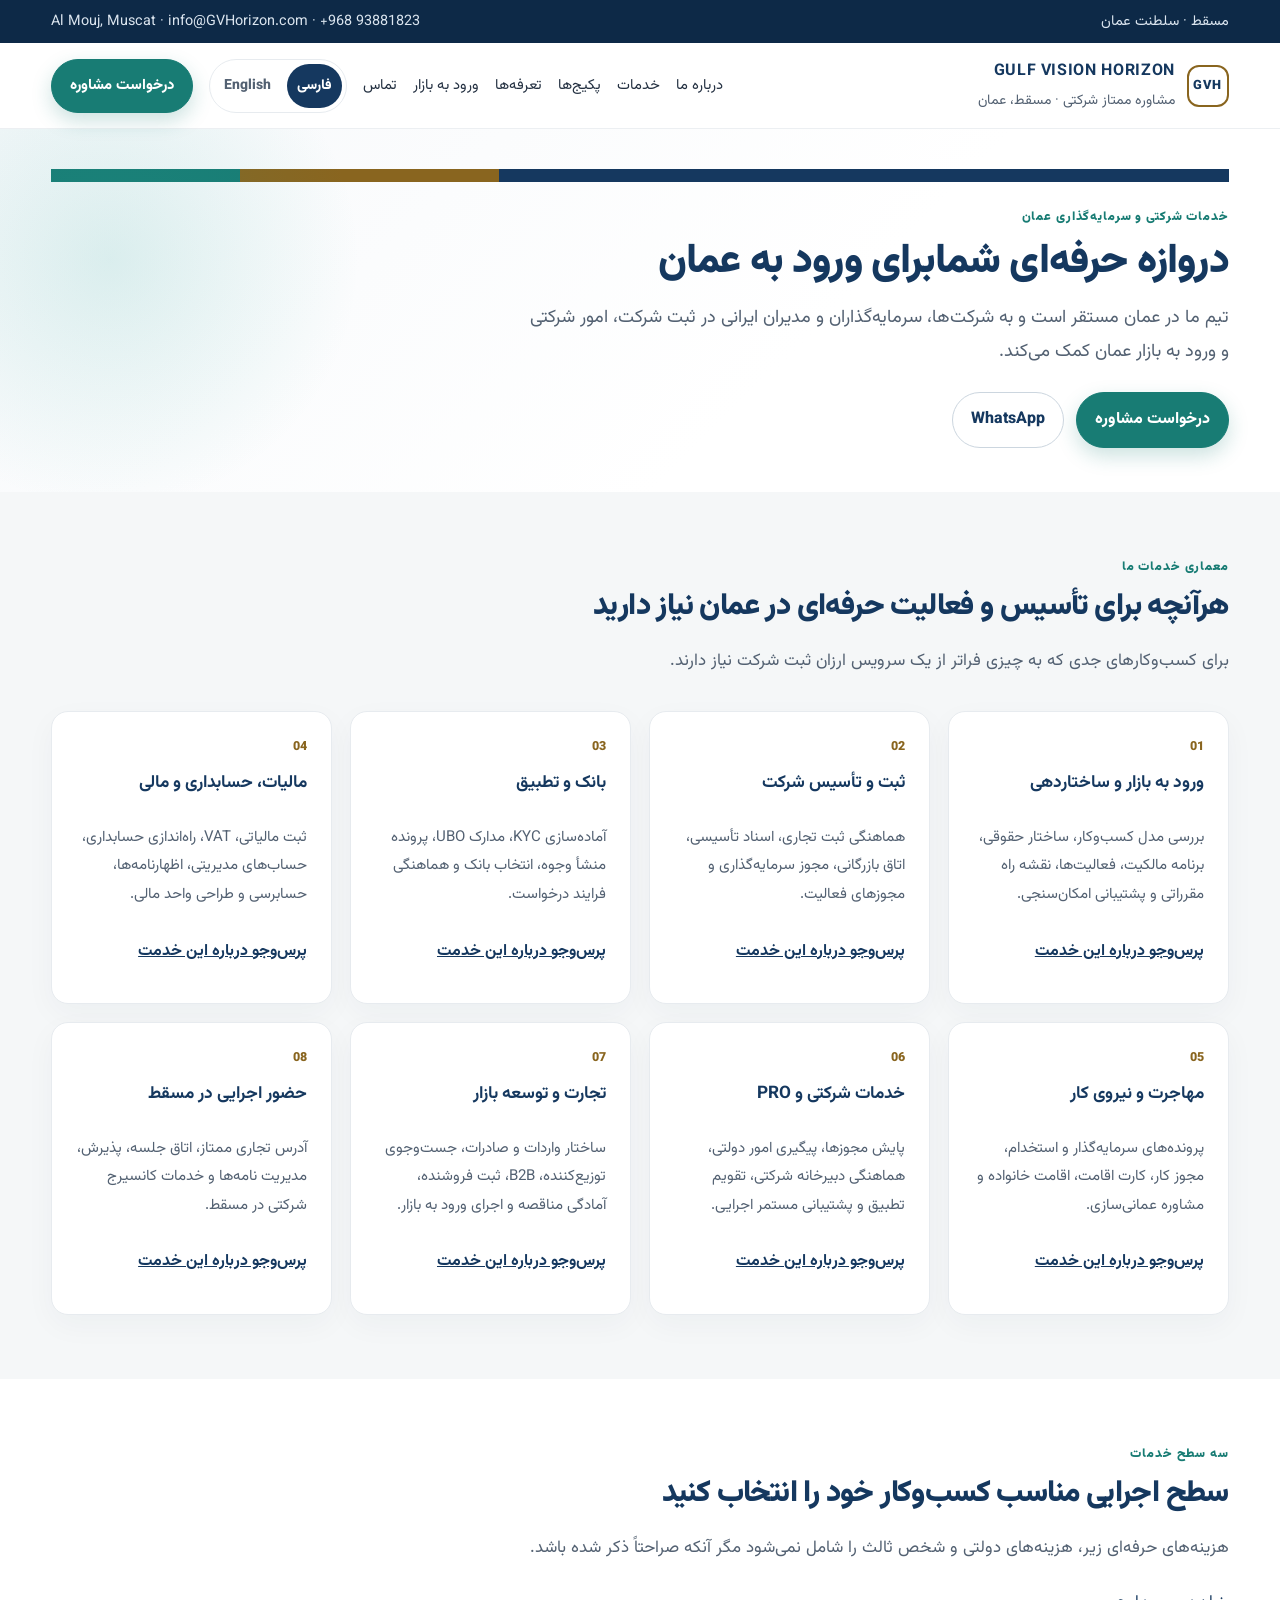
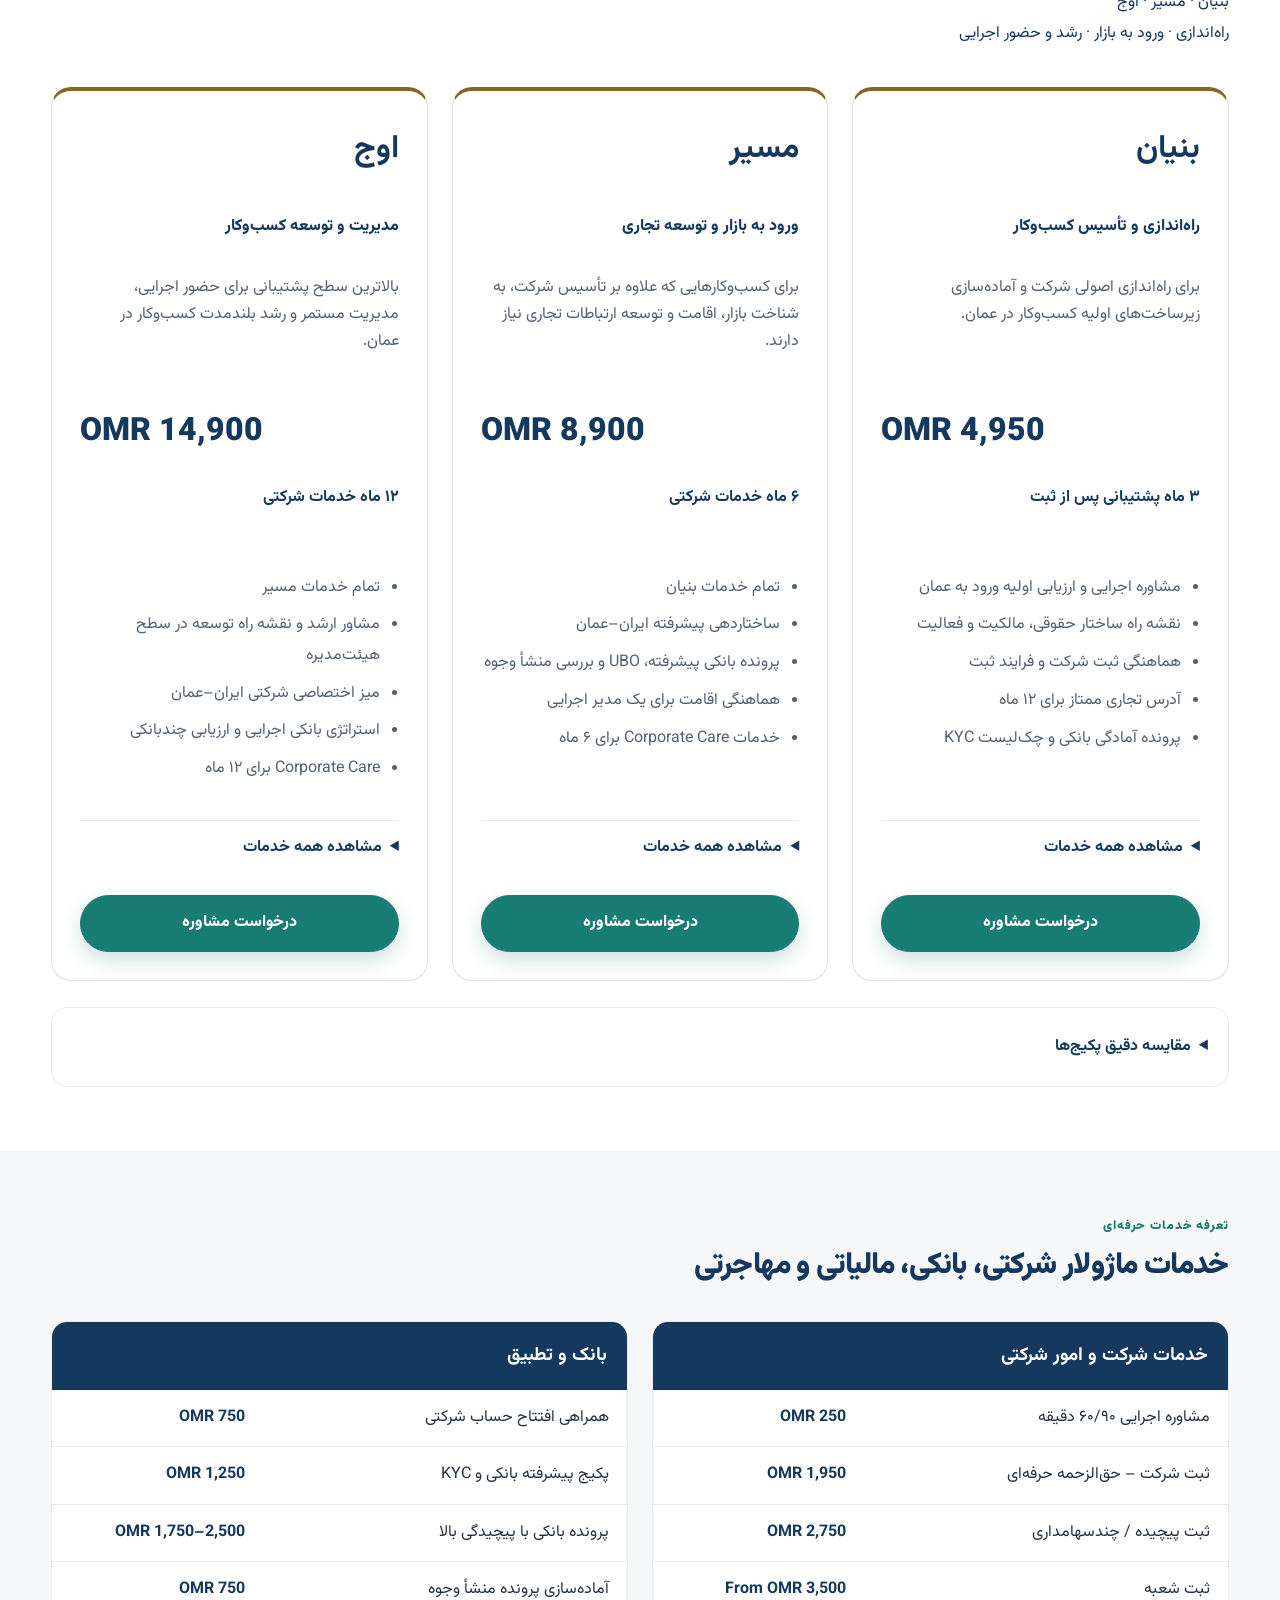
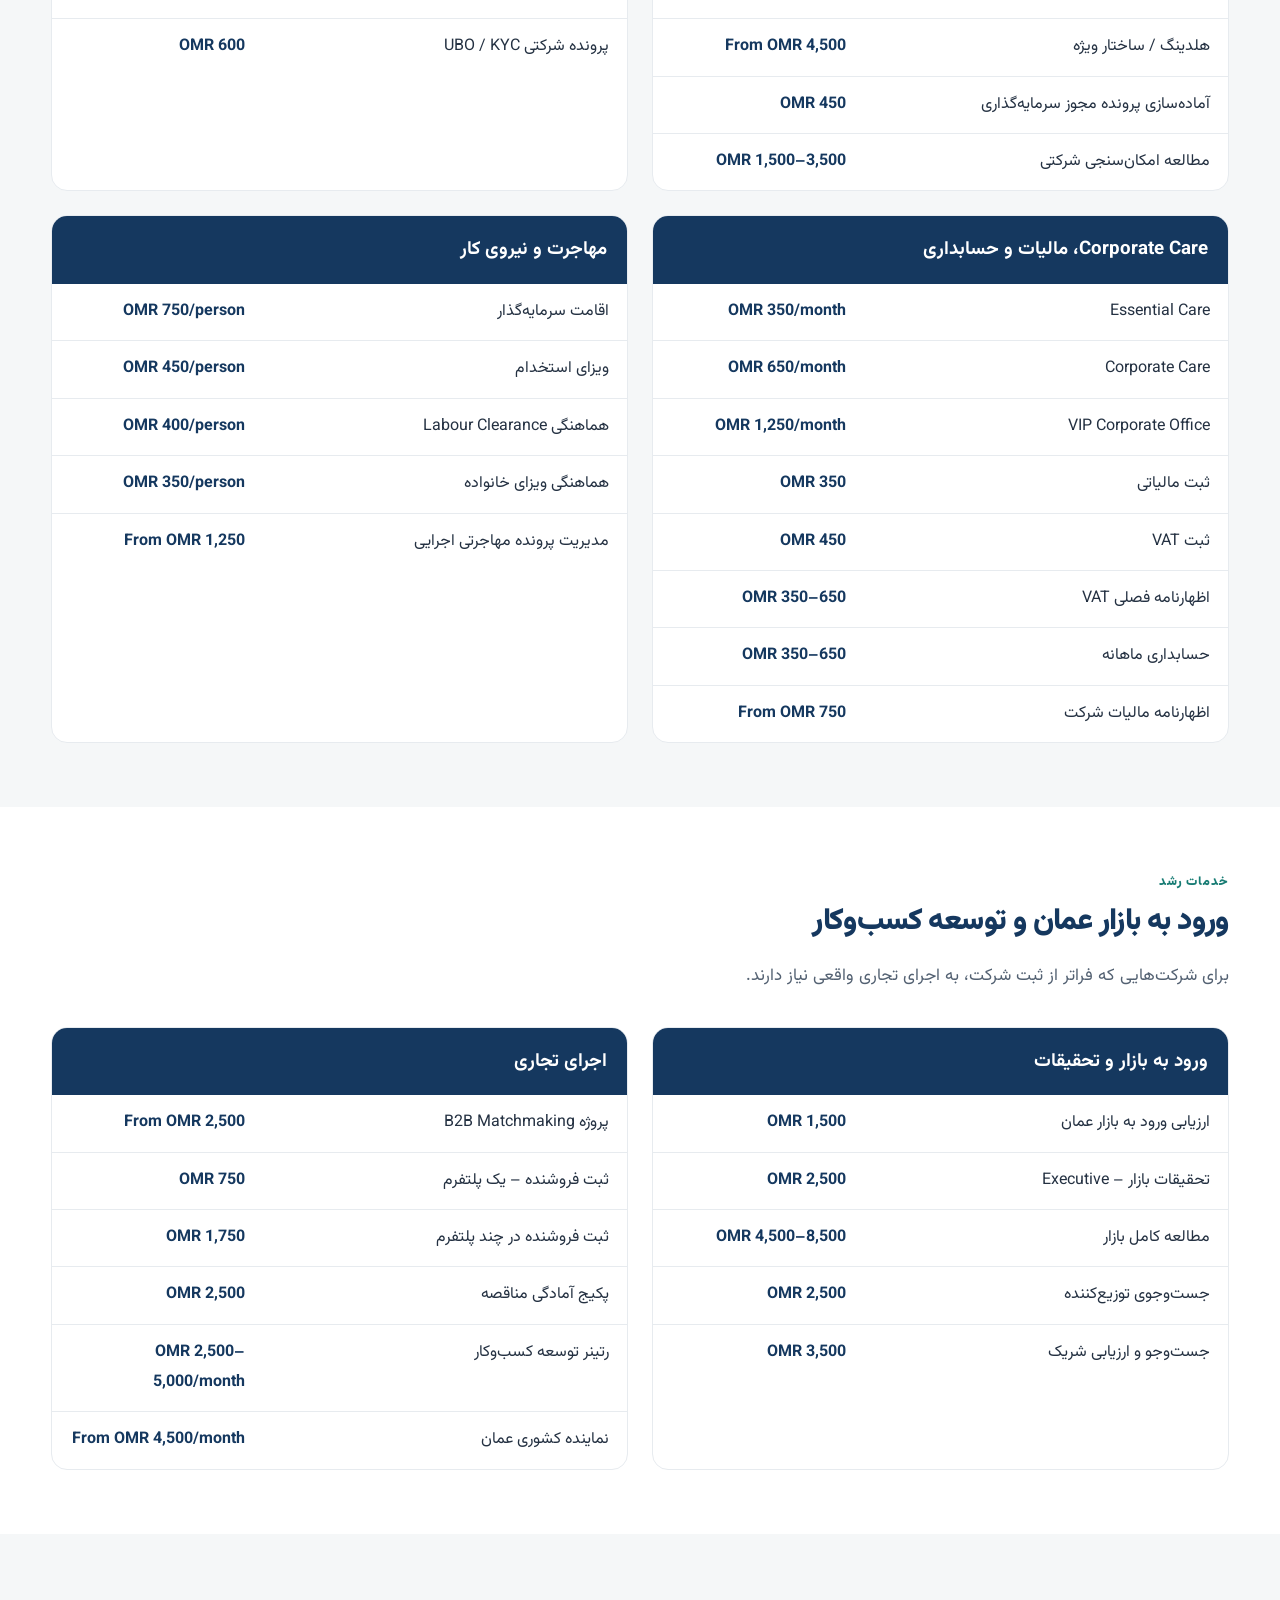
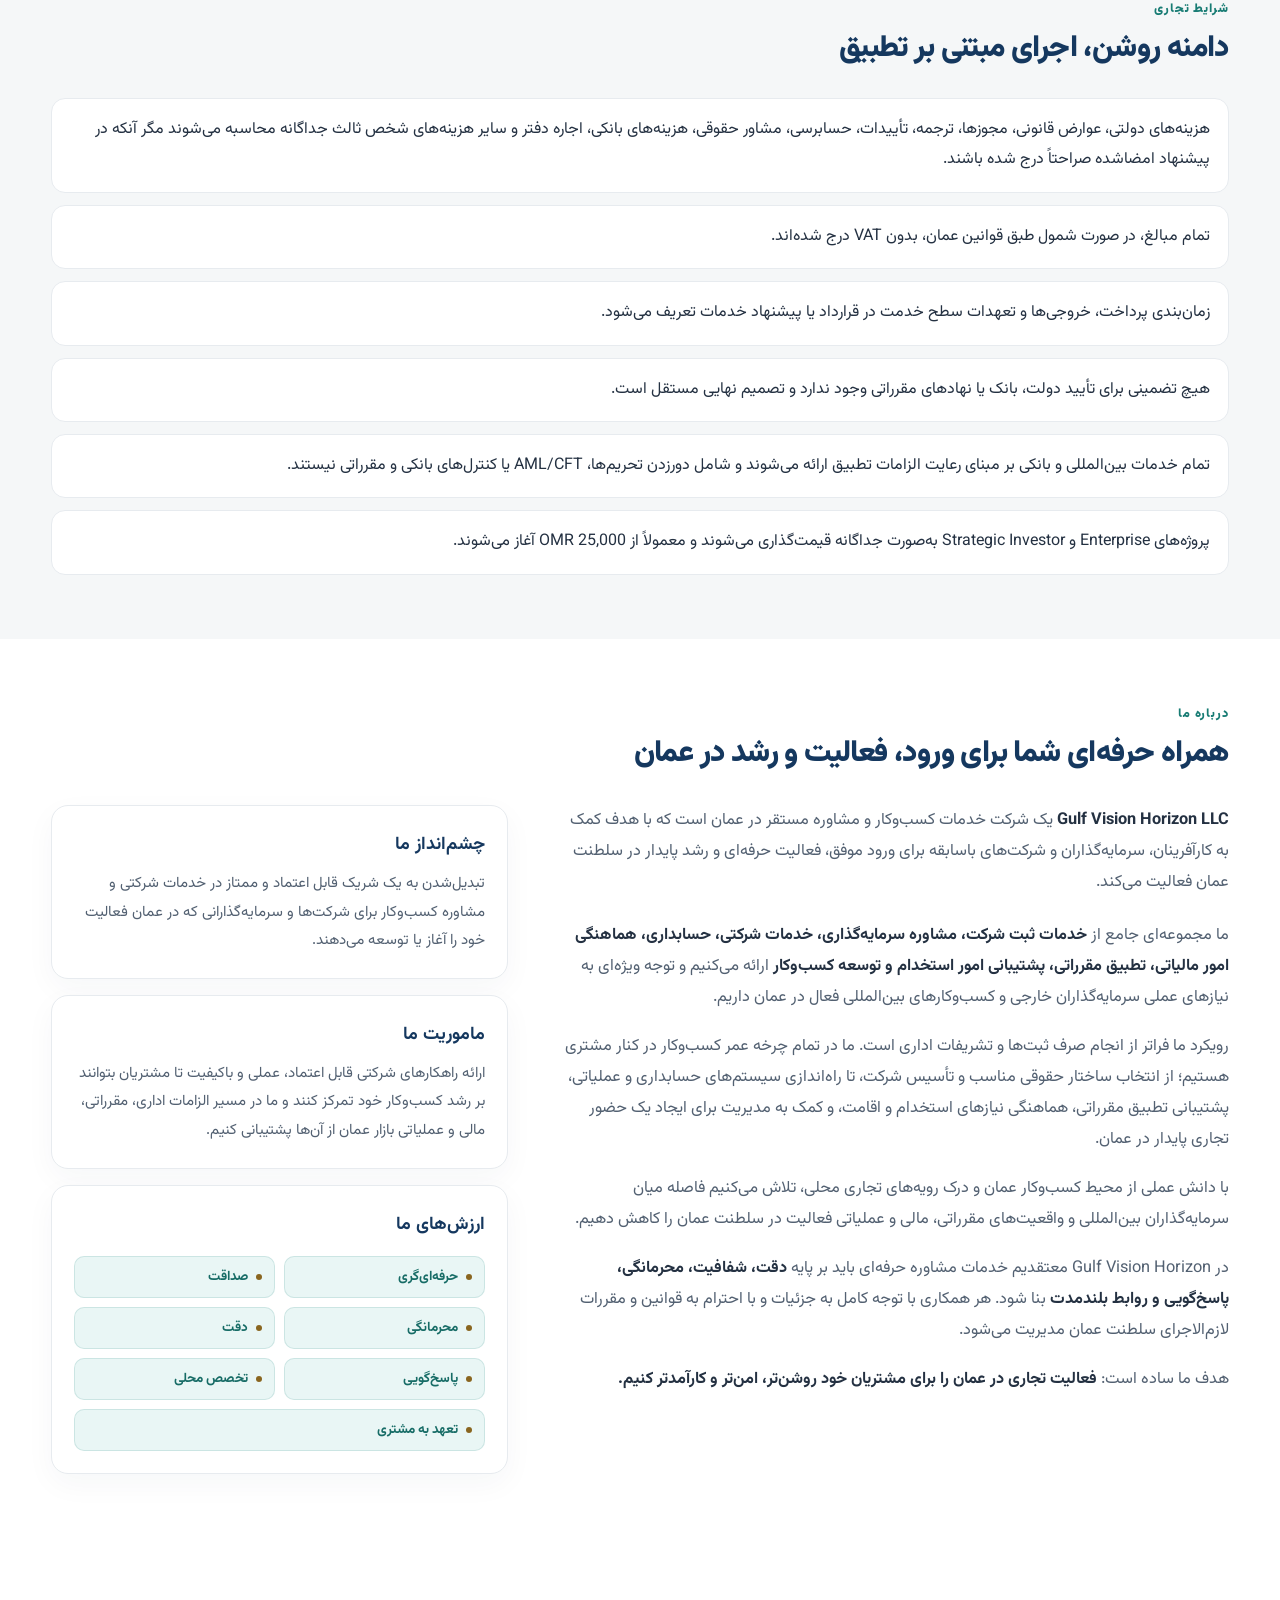
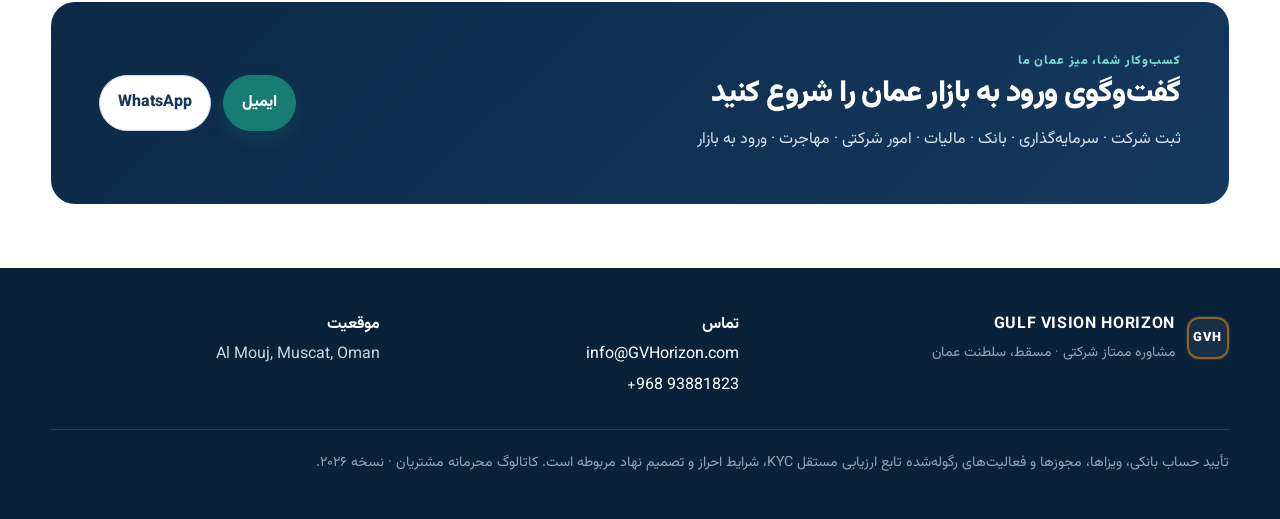
==== commit a129d151: "Refactor homepage UI and accessibility" ====
--- a/index.html
+++ b/index.html
@@ -9,48 +9,391 @@
 <link rel="preconnect" href="https://fonts.googleapis.com">
 <link rel="preconnect" href="https://fonts.gstatic.com" crossorigin>
 <link href="https://fonts.googleapis.com/css2?family=Vazirmatn:wght@300;400;500;600;700;800;900&family=Cormorant+Garamond:wght@600;700&display=swap" rel="stylesheet">
-<style>
-:root{--navy:#15385f;--navy2:#0d2947;--gold:#b98d3b;--teal:#2aa59b;--ink:#243142;--muted:#697586;--line:#e7ebef;--soft:#f5f7f8;--white:#fff;--r:20px;--shadow:0 18px 48px rgba(13,41,71,.10)}
-*{box-sizing:border-box}html{scroll-behavior:smooth}body{margin:0;font-family:'Vazirmatn',Tahoma,sans-serif;color:var(--ink);line-height:1.9;background:#fff}a{text-decoration:none;color:inherit}.wrap{width:min(1180px,92vw);margin:auto}.en{display:none}html[data-lang="en"]{direction:ltr}html[data-lang="en"] body{font-family:Inter,ui-sans-serif,system-ui,-apple-system,BlinkMacSystemFont,"Segoe UI",sans-serif;line-height:1.62}html[data-lang="en"] .fa{display:none}html[data-lang="en"] .en{display:initial}html[data-lang="en"] .hero h1,html[data-lang="en"] .section h2{font-family:'Cormorant Garamond',Georgia,serif}.top{background:var(--navy2);color:#dbe5ef;font-size:.9rem}.top .wrap{display:flex;justify-content:space-between;gap:20px;padding:8px 0;flex-wrap:wrap}.nav{position:sticky;top:0;z-index:20;background:rgba(255,255,255,.96);backdrop-filter:blur(12px);border-bottom:1px solid rgba(21,56,95,.08)}.nav .wrap{display:flex;justify-content:space-between;align-items:center;padding:14px 0}.brand{display:flex;align-items:center;gap:12px}.logo{width:42px;height:42px;border:2px solid var(--gold);border-radius:12px;position:relative;flex:0 0 auto}.logo:after{content:"GVH";position:absolute;inset:0;display:grid;place-items:center;color:var(--navy);font-weight:900;font-size:.8rem;letter-spacing:.08em}.brand strong{display:block;color:var(--navy);letter-spacing:.04em}.brand small{color:var(--muted);display:block;font-size:.72rem}.menu{display:flex;align-items:center;gap:16px;font-size:.92rem}.menu a:hover{color:var(--teal)}.lang-switch{display:flex;gap:6px;padding:4px;border:1px solid var(--line);border-radius:999px;background:#fff}.lang-switch button{border:0;background:transparent;padding:7px 10px;border-radius:999px;font-family:inherit;font-weight:800;color:var(--muted);cursor:pointer}.lang-switch button.active{background:var(--navy);color:#fff}.btn{display:inline-flex;justify-content:center;align-items:center;padding:12px 18px;border-radius:999px;font-weight:800;border:1px solid transparent;transition:.2s}.btn-primary{background:var(--navy);color:#fff}.btn-gold{background:var(--gold);color:#fff}.btn-outline{border-color:#ccd6df;background:#fff;color:var(--navy)}.hero{padding:88px 0 76px;background:linear-gradient(135deg,#f7f9fb 0%,#fff 62%);position:relative;overflow:hidden}.hero:after{content:"";position:absolute;width:520px;height:520px;border-radius:50%;inset-inline-end:-150px;top:-130px;background:radial-gradient(circle,rgba(42,165,155,.15),rgba(42,165,155,0) 68%)}.stripe{height:13px;display:grid;grid-template-columns:62% 22% 16%;margin-bottom:35px}.stripe i:nth-child(1){background:var(--navy)}.stripe i:nth-child(2){background:var(--gold)}.stripe i:nth-child(3){background:var(--teal)}.hero-grid{display:grid;grid-template-columns:1.18fr .82fr;gap:50px;align-items:center}.eyebrow{font-size:.78rem;color:var(--teal);font-weight:900;letter-spacing:.07em}.hero h1,.section h2{color:var(--navy);letter-spacing:-.02em}.hero h1{font-size:clamp(2.35rem,4.3vw,3.75rem);line-height:1.28;margin:.35rem 0 1.2rem;font-weight:900}.hero p{font-size:1.13rem;color:var(--muted);max-width:760px}.actions{display:flex;gap:12px;flex-wrap:wrap;margin-top:28px}.hero-card{background:var(--navy2);color:#fff;border-radius:var(--r);padding:34px;box-shadow:var(--shadow)}.hero-card h3{font-size:1.62rem;margin:.4rem 0;font-weight:800}.hero-card p{font-size:.98rem;color:#d5e0eb}.facts{display:grid;gap:0;margin-top:22px}.facts div{display:flex;justify-content:space-between;gap:20px;padding:13px 0;border-top:1px solid rgba(255,255,255,.14)}.section{padding:80px 0}.section.alt{background:var(--soft)}.section h2{font-size:clamp(1.9rem,3vw,2.7rem);line-height:1.4;margin:.4rem 0 1rem;font-weight:900}.lead{color:var(--muted);font-size:1.06rem;max-width:830px}.about-grid{display:grid;grid-template-columns:1.45fr .55fr;gap:36px;align-items:start;margin-top:30px}.about-copy{font-size:1.02rem;color:var(--muted)}.about-copy p{margin:0 0 18px}.about-copy strong{color:var(--ink)}.about-side{display:grid;gap:16px}.about-card{background:#fff;border:1px solid var(--line);border-radius:17px;padding:22px;box-shadow:0 10px 30px rgba(13,41,71,.04)}.about-card h3{color:var(--navy);margin:0 0 8px;font-size:1.12rem}.about-card p{margin:0;color:var(--muted);font-size:.94rem}.values{display:flex;flex-wrap:wrap;gap:8px;margin-top:10px}.values span{background:rgba(42,165,155,.10);color:#176c66;padding:6px 10px;border-radius:999px;font-size:.82rem;font-weight:700}.cards{display:grid;grid-template-columns:repeat(4,1fr);gap:18px;margin-top:34px}.card{background:#fff;border:1px solid var(--line);border-radius:17px;padding:24px;box-shadow:0 10px 30px rgba(13,41,71,.04)}.num{color:var(--gold);font-size:.78rem;font-weight:900}.card h3{color:var(--navy);margin:.45rem 0 .55rem;font-size:1.08rem}.card p{color:var(--muted);font-size:.94rem}.packages{display:grid;grid-template-columns:repeat(3,1fr);gap:22px;margin-top:38px}.package{background:#fff;border:1px solid var(--line);border-radius:20px;padding:28px}.package.featured{border:2px solid var(--gold);box-shadow:var(--shadow);transform:translateY(-8px)}.tag{display:inline-block;background:rgba(185,141,59,.13);color:#8a6625;padding:5px 10px;border-radius:999px;font-size:.73rem;font-weight:900}.package h3{color:var(--navy);font-size:1.25rem}.price{color:var(--navy);font-size:2rem;margin:.3rem 0;font-weight:900}.package ul{padding-inline-start:19px;color:var(--muted)}.package li{margin:.46rem 0}.compare{overflow:auto;margin-top:30px;border:1px solid var(--line);border-radius:16px;background:#fff}.compare table{border-collapse:collapse;width:100%;min-width:850px}.compare th{background:var(--navy);color:#fff;padding:15px}.compare td{padding:14px;border-bottom:1px solid var(--line)}.compare tr:nth-child(even) td{background:#fafbfc}.fee-grid{display:grid;grid-template-columns:1fr 1fr;gap:24px;margin-top:34px}.fee-box{background:#fff;border:1px solid var(--line);border-radius:16px;overflow:hidden}.fee-box h3{margin:0;padding:16px 20px;background:var(--navy);color:#fff}.fee-row{display:grid;grid-template-columns:1.4fr .7fr;gap:14px;padding:13px 18px;border-bottom:1px solid var(--line)}.fee-row strong{color:var(--navy)}.terms{display:grid;gap:12px;margin-top:28px}.term{background:#fff;border:1px solid var(--line);border-radius:14px;padding:16px 18px}.cta{background:linear-gradient(135deg,var(--navy2),var(--navy));color:#fff;border-radius:24px;padding:48px;display:grid;grid-template-columns:1fr auto;gap:30px;align-items:center}.cta h2{color:#fff;margin:0 0 10px}.cta p{margin:0;color:#d9e3ee}.footer{background:#0a2239;color:#cbd7e2;padding:42px 0}.footer-grid{display:grid;grid-template-columns:1.4fr 1fr 1fr;gap:30px}.footer strong,.footer a{color:#fff}.footnote{margin-top:28px;padding-top:20px;border-top:1px solid rgba(255,255,255,.12);font-size:.88rem;color:#93a5b7}@media(min-width:961px){html[data-lang="fa"] .hero h1{font-size:clamp(2.25rem,3.2vw,3rem);white-space:nowrap}html[data-lang="fa"] .hero h1 br{display:none}html[data-lang="fa"] .section h2{font-size:clamp(1.75rem,2.35vw,2.25rem);white-space:nowrap}}@media(max-width:960px){.menu>a:not(.btn){display:none}.hero-grid,.cta,.footer-grid,.about-grid{grid-template-columns:1fr}.cards{grid-template-columns:repeat(2,1fr)}.packages{grid-template-columns:1fr}.package.featured{transform:none}.fee-grid{grid-template-columns:1fr}}@media(max-width:680px){.cards{grid-template-columns:1fr}.hero{padding-top:58px}.hero h1{font-size:2.65rem}.section{padding:62px 0}.section h2{font-size:1.95rem}.cta{padding:30px}.fee-row{grid-template-columns:1fr}.brand small{display:none}.top .wrap{font-size:.82rem}.menu{gap:8px}.menu .btn{display:none}.lang-switch button{padding:6px 8px}}
-
-:root{--muted:#536172;--teal:#187c74;--gold:#89651f}html{scroll-padding-top:110px}body{overflow-wrap:break-word}*,*:before,*:after{box-sizing:border-box}[hidden]{display:none!important}:focus-visible{outline:3px solid #187c74;outline-offset:4px}a,button,input,select,summary{touch-action:manipulation}button,.btn{min-height:44px}button{font:inherit}input,select,textarea{min-width:0;font-size:1rem}input[type=email],input[type=tel],a[href^="mailto:"],a[href^="tel:"],.price{direction:ltr;unicode-bidi:isolate}.brand{min-width:0}.brand strong{overflow-wrap:anywhere}.brand small{font-size:.875rem}.nav .wrap{gap:12px}.lang-switch button,.lang button{font-size:.875rem;min-height:44px}.section h2,.hero h1{white-space:normal!important}.card{display:flex;flex-direction:column}.card .service-link{margin-top:auto;padding:12px 0;color:#15385f;text-decoration:underline;font-weight:700}.menu-toggle{display:none;border:1px solid #ccd6df;border-radius:10px;background:white;color:#15385f;padding:8px 12px}.compare{max-width:100%;overflow:auto}.skip-link{position:fixed;top:-100px;left:10px;z-index:100;background:white;padding:12px}.skip-link:focus{top:10px}summary{cursor:pointer;color:#15385f;padding:12px 0;font-weight:700}.fields{min-width:0}.grid>*{min-width:0}.optional-fields{margin-top:20px}.optional-fields .fields{padding-top:14px}.contact a{color:inherit}.formbox{order:0}.info{order:1}.submit{background:#89651f}.field-error{color:#9a3029;font-size:.9rem}.top .wrap>span{overflow-wrap:anywhere}.fee-row>*{min-width:0}
-@media(max-width:1100px){.nav .wrap{flex-wrap:wrap}.menu-toggle{display:block}.menu{display:none;width:100%;flex-direction:column;align-items:stretch;padding:12px 0}.menu.open{display:flex}.menu>a:not(.btn){display:block}.menu .btn{display:flex}.menu>a{padding:10px}.menu .lang-switch{align-self:flex-start}.brand strong{font-size:.9rem}.nav .wrap>.lang{margin-inline-start:auto}}
-@media(max-width:680px){.brand{gap:7px}.brand strong{font-size:.8rem}.logo{width:34px;height:34px}.hero h1{font-size:2rem}.nav .wrap{gap:8px}.hero-card{padding:24px}.wrap{width:92%}.facts div{flex-wrap:wrap}.section h2{font-size:1.8rem}.formbox,.info{padding:20px}.formbox{order:0}.info{order:1}.top{font-size:.875rem}}
-
-
-.hero{padding:40px 0 44px}.hero-grid{grid-template-columns:minmax(0,1fr);gap:0}.hero-grid>div{max-width:850px}.hero .stripe{margin-bottom:24px}.hero h1{margin:.35rem 0 .8rem}.hero p{margin:0;max-width:760px}.hero .actions{margin-top:22px}
-@media(max-width:680px){.hero{padding:26px 0 30px}.hero .stripe{margin-bottom:20px}.hero p{font-size:1rem}.hero .actions{margin-top:20px}}
-
-.packages{align-items:stretch;gap:24px}.package{display:flex;flex-direction:column;min-width:0;border:1px solid #d8e1e9;border-top:4px solid var(--gold);background:#fff;transform:none;padding:28px;border-radius:20px}.package h3{font-size:2rem;margin:0;color:var(--navy)}.package header{min-height:240px}.package .name-meaning{min-height:26px;font-size:.875rem;color:var(--muted)}.package .package-descriptor{font-weight:800;color:var(--navy);font-size:1rem;line-height:1.6;min-height:52px;margin:8px 0}.package .package-audience{font-size:1rem;color:var(--muted);line-height:1.7;margin:0}.package .price{font-size:2rem;margin-top:16px}.package-duration{font-size:1rem;color:var(--navy);font-weight:700;min-height:50px}.package>ul{flex:1}.package li{font-size:1rem}.package-details{border-top:1px solid var(--line);margin:12px 0 20px}.package-details summary,.package-comparison summary{min-height:44px;font-size:1rem}.package-cta{width:100%;font-size:1rem}.package-progression{color:var(--navy);margin:24px 0;font-size:1rem}.package-comparison{margin-top:26px;border:1px solid var(--line);border-radius:16px;padding:12px 20px}.package-comparison .compare{margin-top:12px}.compare table{min-width:620px}.compare caption{text-align:start;font-weight:700;padding:12px}.compare th,.compare td{font-size:1rem}.package-details[open] summary{margin-bottom:10px}@media(max-width:960px){.packages{grid-template-columns:1fr}.package header{min-height:0}.package .package-descriptor,.package-duration{min-height:0}.package .name-meaning:empty{display:none}.package{transform:none}}
-.consultation-cta,.package-cta{background:var(--teal);border-color:var(--teal);color:#fff;box-shadow:0 8px 20px rgba(24,124,116,.22);transition:background-color .2s ease,border-color .2s ease,box-shadow .2s ease,transform .2s ease}.consultation-cta:hover,.package-cta:hover,.menu a.consultation-cta:hover{background:#116b64;border-color:#116b64;color:#fff;box-shadow:0 10px 24px rgba(17,107,100,.28);transform:translateY(-1px)}.consultation-cta:active,.package-cta:active,.menu a.consultation-cta:active{background:#0d5954;border-color:#0d5954;color:#fff;box-shadow:0 4px 12px rgba(13,89,84,.24);transform:translateY(0)}.consultation-cta:focus-visible,.package-cta:focus-visible{outline:3px solid var(--gold);outline-offset:3px}
-</style>
+<link rel="stylesheet" href="assets/index.css">
+<link rel="stylesheet" href="assets/shared.css">
+<link rel="stylesheet" href="assets/polish.css">
 </head>
 <body><a class="skip-link" href="#main-content"><span class="fa">رفتن به محتوا</span><span class="en">Skip to content</span></a>
-<div class="top"><div class="wrap"><span><span class="fa">مسقط · سلطنت عمان</span><span class="en">Muscat · Sultanate of Oman</span></span><span>Al Mouj, Muscat · info@GVHorizon.com · +968 93881823</span></div></div>
-<nav class="nav"><div class="wrap"><a href="#top" class="brand"><span class="logo"></span><span><strong>GULF VISION HORIZON</strong><small><span class="fa">مشاوره ممتاز شرکتی · مسقط، عمان</span><span class="en">Premium Corporate Advisory · Muscat, Oman</span></small></span></a><button class="menu-toggle" type="button" aria-controls="main-menu" aria-expanded="false"><span class="fa">منو</span><span class="en">Menu</span></button><div class="menu" id="main-menu"><a href="#about"><span class="fa">درباره ما</span><span class="en">About</span></a><a href="#services"><span class="fa">خدمات</span><span class="en">Services</span></a><a href="#packages"><span class="fa">پکیج‌ها</span><span class="en">Packages</span></a><a href="#fees"><span class="fa">تعرفه‌ها</span><span class="en">Fees</span></a><a href="#growth"><span class="fa">ورود به بازار</span><span class="en">Market Entry</span></a><a href="#contact"><span class="fa">تماس</span><span class="en">Contact</span></a><div class="lang-switch"><button id="faBtn" class="active" onclick="setLang('fa')">فارسی</button><button id="enBtn" onclick="setLang('en')">English</button></div><a href="request.html" class="btn btn-primary consultation-cta"><span class="fa">درخواست مشاوره</span><span class="en">Request a Consultation</span></a></div></div></nav>
-<main id="main-content"><header class="hero" id="top"><div class="wrap"><div class="stripe"><i></i><i></i><i></i></div><div class="hero-grid"><div><div class="eyebrow"><span class="fa">خدمات شرکتی و سرمایه‌گذاری عمان</span><span class="en">Oman Corporate & Investment Services</span></div><h1><span class="fa">دروازه حرفه‌ای شما<br>برای ورود به عمان</span><span class="en">Executive Gateway<br>to Oman</span></h1><p><span class="fa">تیم ما در عمان مستقر است و به شرکت‌ها، سرمایه‌گذاران و مدیران ایرانی در ثبت شرکت، امور شرکتی و ورود به بازار عمان کمک می‌کند.</span><span class="en">Based in Oman, we help international companies, investors and entrepreneurs with company formation, corporate advisory and entry into the Omani market.</span></p><div class="actions"><a class="btn btn-primary consultation-cta" href="request.html"><span class="fa">درخواست مشاوره</span><span class="en">Request a Consultation</span></a><a class="btn btn-outline" target="_blank" rel="noopener" href="https://wa.me/96893881823">WhatsApp</a></div></div></div></div></header>
+<div class="top">
+<div class="wrap"><span><span class="fa">مسقط · سلطنت عمان</span><span class="en">Muscat · Sultanate of Oman</span></span><span>Al Mouj, Muscat · info@GVHorizon.com · +968 93881823</span>
+</div>
+</div>
+<nav class="nav" aria-label="Main navigation">
+<div class="wrap"><a href="#top" class="brand"><span class="logo"></span><span><strong>GULF VISION HORIZON</strong><small><span class="fa">مشاوره ممتاز شرکتی · مسقط، عمان</span><span class="en">Premium Corporate Advisory · Muscat, Oman</span></small></span></a><button class="menu-toggle" type="button" aria-controls="main-menu" aria-expanded="false"><span class="fa">منو</span><span class="en">Menu</span></button>
+<div class="menu" id="main-menu"><a href="#about"><span class="fa">درباره ما</span><span class="en">About</span></a><a href="#services"><span class="fa">خدمات</span><span class="en">Services</span></a><a href="#packages"><span class="fa">پکیج‌ها</span><span class="en">Packages</span></a><a href="#fees"><span class="fa">تعرفه‌ها</span><span class="en">Fees</span></a><a href="#growth"><span class="fa">ورود به بازار</span><span class="en">Market Entry</span></a><a href="#contact"><span class="fa">تماس</span><span class="en">Contact</span></a>
+<div class="lang-switch"><button id="faBtn" class="active" type="button" data-language="fa">فارسی</button><button id="enBtn" type="button" data-language="en">English</button>
+</div><a href="request.html" class="btn btn-primary consultation-cta"><span class="fa">درخواست مشاوره</span><span class="en">Request a Consultation</span></a>
+</div>
+</div>
+</nav>
+<main id="main-content">
+<header class="hero" id="top">
+<div class="wrap">
+<div class="stripe"><i></i><i></i><i></i>
+</div>
+<div class="hero-grid">
+<div>
+<div class="eyebrow"><span class="fa">خدمات شرکتی و سرمایه‌گذاری عمان</span><span class="en">Oman Corporate & Investment Services</span>
+</div>
+<h1><span class="fa">دروازه حرفه‌ای شما<br>برای ورود به عمان</span><span class="en">Executive Gateway<br>to Oman</span>
+</h1>
+<p><span class="fa">تیم ما در عمان مستقر است و به شرکت‌ها، سرمایه‌گذاران و مدیران ایرانی در ثبت شرکت، امور شرکتی و ورود به بازار عمان کمک می‌کند.</span><span class="en">Based in Oman, we help international companies, investors and entrepreneurs with company formation, corporate advisory and entry into the Omani market.</span>
+</p>
+<div class="actions"><a class="btn btn-primary consultation-cta" href="request.html"><span class="fa">درخواست مشاوره</span><span class="en">Request a Consultation</span></a><a class="btn btn-outline" target="_blank" rel="noopener" href="https://wa.me/96893881823">WhatsApp</a>
+</div>
+</div>
+</div>
+</div>
+</header>
 
-<section class="section alt" id="services"><div class="wrap"><div class="eyebrow"><span class="fa">معماری خدمات ما</span><span class="en">Our Service Architecture</span></div><h2><span class="fa">هرآنچه برای تأسیس و فعالیت حرفه‌ای در عمان نیاز دارید</span><span class="en">Everything required to establish and operate in Oman</span></h2><p class="lead"><span class="fa">برای کسب‌وکارهای جدی که به چیزی فراتر از یک سرویس ارزان ثبت شرکت نیاز دارند.</span><span class="en">Designed for serious businesses that require more than a low-cost registration service.</span></p><div class="cards">
-<div class="card"><div class="num">01</div><h3><span class="fa">ورود به بازار و ساختاردهی</span><span class="en">Market Entry & Structuring</span></h3><p><span class="fa">بررسی مدل کسب‌وکار، ساختار حقوقی، برنامه مالکیت، فعالیت‌ها، نقشه راه مقرراتی و پشتیبانی امکان‌سنجی.</span><span class="en">Business model review, legal structure, ownership planning, activity mapping, regulatory roadmap and feasibility support.</span></p><a class="service-link" href="request.html?service=market-entry"><span class="fa">پرس‌وجو درباره این خدمت</span><span class="en">Enquire about this service</span></a></div>
-<div class="card"><div class="num">02</div><h3><span class="fa">ثبت و تأسیس شرکت</span><span class="en">Company Formation</span></h3><p><span class="fa">هماهنگی ثبت تجاری، اسناد تأسیسی، اتاق بازرگانی، مجوز سرمایه‌گذاری و مجوزهای فعالیت.</span><span class="en">Commercial registration coordination, constitutional documents, Chamber, investment licence and activity licensing support.</span></p><a class="service-link" href="request.html?service=formation"><span class="fa">پرس‌وجو درباره این خدمت</span><span class="en">Enquire about this service</span></a></div>
-<div class="card"><div class="num">03</div><h3><span class="fa">بانک و تطبیق</span><span class="en">Banking & Compliance</span></h3><p><span class="fa">آماده‌سازی KYC، مدارک UBO، پرونده منشأ وجوه، انتخاب بانک و هماهنگی فرایند درخواست.</span><span class="en">KYC preparation, UBO documentation, source-of-funds file, bank selection, application coordination and compliance readiness.</span></p><a class="service-link" href="request.html?service=banking"><span class="fa">پرس‌وجو درباره این خدمت</span><span class="en">Enquire about this service</span></a></div>
-<div class="card"><div class="num">04</div><h3><span class="fa">مالیات، حسابداری و مالی</span><span class="en">Tax, Accounting & Finance</span></h3><p><span class="fa">ثبت مالیاتی، VAT، راه‌اندازی حسابداری، حساب‌های مدیریتی، اظهارنامه‌ها، حسابرسی و طراحی واحد مالی.</span><span class="en">Tax registration, VAT, bookkeeping setup, management accounts, return coordination, audit liaison and finance-function setup.</span></p><a class="service-link" href="request.html?service=tax"><span class="fa">پرس‌وجو درباره این خدمت</span><span class="en">Enquire about this service</span></a></div>
-<div class="card"><div class="num">05</div><h3><span class="fa">مهاجرت و نیروی کار</span><span class="en">Immigration & Labour</span></h3><p><span class="fa">پرونده‌های سرمایه‌گذار و استخدام، مجوز کار، کارت اقامت، اقامت خانواده و مشاوره عمانی‌سازی.</span><span class="en">Investor and employment cases, labour clearance coordination, resident-card process, family residency roadmap and Omanisation advisory.</span></p><a class="service-link" href="request.html?service=immigration"><span class="fa">پرس‌وجو درباره این خدمت</span><span class="en">Enquire about this service</span></a></div>
-<div class="card"><div class="num">06</div><h3><span class="fa">خدمات شرکتی و PRO</span><span class="en">Corporate Care & PRO</span></h3><p><span class="fa">پایش مجوزها، پیگیری امور دولتی، هماهنگی دبیرخانه شرکتی، تقویم تطبیق و پشتیبانی مستمر اجرایی.</span><span class="en">Licence monitoring, government liaison, corporate secretarial coordination, compliance calendar and ongoing executive support.</span></p><a class="service-link" href="request.html?service=corporate-care"><span class="fa">پرس‌وجو درباره این خدمت</span><span class="en">Enquire about this service</span></a></div>
-<div class="card"><div class="num">07</div><h3><span class="fa">تجارت و توسعه بازار</span><span class="en">Trade & Market Development</span></h3><p><span class="fa">ساختار واردات و صادرات، جست‌وجوی توزیع‌کننده، B2B، ثبت فروشنده، آمادگی مناقصه و اجرای ورود به بازار.</span><span class="en">Import/export structuring, distributor search, B2B matchmaking, vendor registration, tender readiness and market-entry execution.</span></p><a class="service-link" href="request.html?service=development"><span class="fa">پرس‌وجو درباره این خدمت</span><span class="en">Enquire about this service</span></a></div>
-<div class="card"><div class="num">08</div><h3><span class="fa">حضور اجرایی در مسقط</span><span class="en">Executive Presence</span></h3><p><span class="fa">آدرس تجاری ممتاز، اتاق جلسه، پذیرش، مدیریت نامه‌ها و خدمات کانسیرج شرکتی در مسقط.</span><span class="en">Premium business address, meeting facilities, reception, mail handling and corporate concierge in Muscat.</span></p><a class="service-link" href="request.html?service=executive-presence"><span class="fa">پرس‌وجو درباره این خدمت</span><span class="en">Enquire about this service</span></a></div>
-</div></div></section>
-<section class="section" id="packages"><div class="wrap"><div class="eyebrow"><span class="fa">سه سطح خدمات</span><span class="en">Three Service Levels</span></div><h2><span class="fa">سطح اجرایی مناسب کسب‌وکار خود را انتخاب کنید</span><span class="en">Choose the level of execution your business requires</span></h2><p class="lead"><span class="fa">هزینه‌های حرفه‌ای زیر، هزینه‌های دولتی و شخص ثالث را شامل نمی‌شود مگر آنکه صراحتاً ذکر شده باشد.</span><span class="en">Professional fees below exclude government charges and third-party costs unless expressly stated.</span></p><p class="package-progression"><span class="fa">بنیان · مسیر · اوج</span><span class="en">FOUNDATION · PATHWAY · OWJ</span><br><span class="fa">راه‌اندازی · ورود به بازار · رشد و حضور اجرایی</span><span class="en">Business Setup · Market Entry · Executive Growth</span></p><div class="packages">
-<article class="package" aria-labelledby="foundation-name"><header><h3 id="foundation-name"><span class="fa">بنیان</span><span class="en">FOUNDATION</span></h3><div class="name-meaning" aria-hidden="true"></div><p class="package-descriptor"><span class="fa">راه‌اندازی و تأسیس کسب‌وکار</span><span class="en">Business Setup & Establishment</span></p><p class="package-audience"><span class="fa">برای راه‌اندازی اصولی شرکت و آماده‌سازی زیرساخت‌های اولیه کسب‌وکار در عمان.</span><span class="en">For establishing a company and preparing the essential foundations for operating in Oman.</span></p></header><div class="price">OMR 4,950</div><p class="package-duration"><span class="fa">۳ ماه پشتیبانی پس از ثبت</span><span class="en">3 months post-formation support</span></p><ul><li><span class="fa">مشاوره اجرایی و ارزیابی اولیه ورود به عمان</span><span class="en">Executive consultation and initial Oman entry assessment</span></li><li><span class="fa">نقشه راه ساختار حقوقی، مالکیت و فعالیت</span><span class="en">Legal-form, ownership and activity structuring roadmap</span></li><li><span class="fa">هماهنگی ثبت شرکت و فرایند ثبت</span><span class="en">Company formation and registration coordination</span></li><li><span class="fa">آدرس تجاری ممتاز برای ۱۲ ماه</span><span class="en">Premium registered business address for 12 months</span></li><li><span class="fa">پرونده آمادگی بانکی و چک‌لیست KYC</span><span class="en">Banking-readiness file and KYC checklist</span></li></ul><details class="package-details"><summary><span class="fa">مشاهده همه خدمات</span><span class="en">View all services</span></summary><ul><li><span class="fa">مدیر حساب اختصاص‌یافته + ۳ ماه پشتیبانی پس از ثبت</span><span class="en">Assigned account manager + 3 months post-formation support</span></li></ul></details><a class="btn btn-primary package-cta" href="request.html?package=foundation"><span class="fa">درخواست مشاوره</span><span class="en">Request a Consultation</span></a></article>
-<article class="package" aria-labelledby="pathway-name"><header><h3 id="pathway-name"><span class="fa">مسیر</span><span class="en">PATHWAY</span></h3><div class="name-meaning" aria-hidden="true"></div><p class="package-descriptor"><span class="fa">ورود به بازار و توسعه تجاری</span><span class="en">Market Entry & Business Development</span></p><p class="package-audience"><span class="fa">برای کسب‌وکارهایی که علاوه بر تأسیس شرکت، به شناخت بازار، اقامت و توسعه ارتباطات تجاری نیاز دارند.</span><span class="en">For businesses that need market-entry support, executive residency coordination, market insight and commercial introductions.</span></p></header><div class="price">OMR 8,900</div><p class="package-duration"><span class="fa">۶ ماه خدمات شرکتی</span><span class="en">6 months Corporate Care</span></p><ul><li><span class="fa">تمام خدمات بنیان</span><span class="en">Everything in FOUNDATION</span></li><li><span class="fa">ساختاردهی پیشرفته ایران–عمان</span><span class="en">Advanced Iran–Oman corporate structuring</span></li><li><span class="fa">پرونده بانکی پیشرفته، UBO و بررسی منشأ وجوه</span><span class="en">Advanced banking file, UBO pack and source-of-funds review</span></li><li><span class="fa">هماهنگی اقامت برای یک مدیر اجرایی</span><span class="en">Residence process coordination for one executive</span></li><li><span class="fa">خدمات Corporate Care برای ۶ ماه</span><span class="en">Corporate Care for 6 months</span></li></ul><details class="package-details"><summary><span class="fa">مشاهده همه خدمات</span><span class="en">View all services</span></summary><ul><li><span class="fa">کارگاه ورود به بازار و تصویر رقابتی</span><span class="en">Market-entry workshop and competitor snapshot</span></li><li><span class="fa">تا ۳ معرفی تجاری هدفمند</span><span class="en">Up to 3 targeted business introductions</span></li></ul></details><a class="btn btn-primary package-cta" href="request.html?package=pathway"><span class="fa">درخواست مشاوره</span><span class="en">Request a Consultation</span></a></article>
-<article class="package" aria-labelledby="owj-name"><header><h3 id="owj-name"><span class="fa">اوج</span><span class="en">OWJ</span></h3><div class="name-meaning"><span class="en">Meaning: Peak</span></div><p class="package-descriptor"><span class="fa">مدیریت و توسعه کسب‌وکار</span><span class="en">Executive Presence & Long-Term Growth</span></p><p class="package-audience"><span class="fa">بالاترین سطح پشتیبانی برای حضور اجرایی، مدیریت مستمر و رشد بلندمدت کسب‌وکار در عمان.</span><span class="en">Our highest level of support for established businesses building an executive presence and pursuing long-term growth in Oman.</span></p></header><div class="price">OMR 14,900</div><p class="package-duration"><span class="fa">۱۲ ماه خدمات شرکتی</span><span class="en">12 months Corporate Care</span></p><ul><li><span class="fa">تمام خدمات مسیر</span><span class="en">Everything in PATHWAY</span></li><li><span class="fa">مشاور ارشد و نقشه راه توسعه در سطح هیئت‌مدیره</span><span class="en">Senior adviser and board-level Oman expansion roadmap</span></li><li><span class="fa">میز اختصاصی شرکتی ایران–عمان</span><span class="en">Dedicated Iran–Oman Corporate Desk</span></li><li><span class="fa">استراتژی بانکی اجرایی و ارزیابی چندبانکی</span><span class="en">Executive banking strategy and multi-bank assessment</span></li><li><span class="fa">Corporate Care برای ۱۲ ماه</span><span class="en">Corporate Care for 12 months</span></li></ul><details class="package-details"><summary><span class="fa">مشاهده همه خدمات</span><span class="en">View all services</span></summary><ul><li><span class="fa">تا ۱۰ معرفی تجاری هدفمند</span><span class="en">Up to 10 targeted business introductions</span></li><li><span class="fa">حضور اجرایی و هماهنگی VIP مهمانان</span><span class="en">Executive presence and VIP guest coordination</span></li></ul></details><a class="btn btn-primary package-cta" href="request.html?package=owj"><span class="fa">درخواست مشاوره</span><span class="en">Request a Consultation</span></a></article>
-</div><details class="package-comparison"><summary><span class="fa">مقایسه دقیق پکیج‌ها</span><span class="en">Compare packages in detail</span></summary><div class="compare" tabindex="0" role="region" aria-labelledby="comparison-caption"><table><caption id="comparison-caption"><span class="fa">مقایسه پکیج‌ها</span><span class="en">Package comparison</span></caption><thead><tr><th><span class="fa">سطح خدمت</span><span class="en">Service Level</span></th><th scope="col"><span class="fa">بنیان</span><span class="en">FOUNDATION</span></th><th scope="col"><span class="fa">مسیر</span><span class="en">PATHWAY</span></th><th scope="col"><span class="fa">اوج</span><span class="en">OWJ</span></th></tr></thead><tbody><tr><td><span class="fa">هزینه حرفه‌ای</span><span class="en">Professional Fee</span></td><td>OMR 4,950</td><td>OMR 8,900</td><td><strong>OMR 14,900</strong></td></tr><tr><td><span class="fa">مدیر حساب</span><span class="en">Account Manager</span></td><td><span class="fa">اختصاص‌یافته</span><span class="en">Assigned</span></td><td><span class="fa">اختصاصی</span><span class="en">Dedicated</span></td><td><span class="fa">ارشد اختصاصی</span><span class="en">Senior dedicated</span></td></tr><tr><td><span class="fa">آدرس ممتاز</span><span class="en">Premium Address</span></td><td><span class="fa">۱۲ ماه</span><span class="en">12 months</span></td><td><span class="fa">۱۲ ماه</span><span class="en">12 months</span></td><td><span class="fa">۱۲ ماه</span><span class="en">12 months</span></td></tr><tr><td><span class="fa">پشتیبانی بانکی</span><span class="en">Banking Support</span></td><td><span class="fa">استاندارد</span><span class="en">Standard</span></td><td><span class="fa">KYC پیشرفته</span><span class="en">Advanced KYC</span></td><td><span class="fa">میز اجرایی</span><span class="en">Executive desk</span></td></tr><tr><td><span class="fa">پشتیبانی پس از ثبت</span><span class="en">Post-Formation Support</span></td><td><span class="fa">۳ ماه</span><span class="en">3 months</span></td><td><span class="fa">۶ ماه</span><span class="en">6 months</span></td><td><span class="fa">۱۲ ماه</span><span class="en">12 months</span></td></tr></tbody></table></div></details></div></section>
-<section class="section alt" id="fees"><div class="wrap"><div class="eyebrow"><span class="fa">تعرفه خدمات حرفه‌ای</span><span class="en">Professional Fee Schedule</span></div><h2><span class="fa">خدمات ماژولار شرکتی، بانکی، مالیاتی و مهاجرتی</span><span class="en">Modular corporate, banking, tax and immigration support</span></h2><div class="fee-grid"><div class="fee-box"><h3><span class="fa">خدمات شرکت و امور شرکتی</span><span class="en">Company & Corporate Services</span></h3><div class="fee-row"><span><span class="fa">مشاوره اجرایی ۶۰/۹۰ دقیقه</span><span class="en">Executive Consultation · 60/90 min</span></span><strong>OMR 250</strong></div><div class="fee-row"><span><span class="fa">ثبت شرکت – حق‌الزحمه حرفه‌ای</span><span class="en">Company Formation · Professional Fee</span></span><strong>OMR 1,950</strong></div><div class="fee-row"><span><span class="fa">ثبت پیچیده / چندسهامداری</span><span class="en">Complex / Multi-shareholder Formation</span></span><strong>OMR 2,750</strong></div><div class="fee-row"><span><span class="fa">ثبت شعبه</span><span class="en">Branch Registration</span></span><strong>From OMR 3,500</strong></div><div class="fee-row"><span><span class="fa">هلدینگ / ساختار ویژه</span><span class="en">Holding / Special Structure</span></span><strong>From OMR 4,500</strong></div><div class="fee-row"><span><span class="fa">آماده‌سازی پرونده مجوز سرمایه‌گذاری</span><span class="en">Investment Licence File Preparation</span></span><strong>OMR 450</strong></div><div class="fee-row"><span><span class="fa">مطالعه امکان‌سنجی شرکتی</span><span class="en">Corporate Feasibility Study</span></span><strong>OMR 1,500–3,500</strong></div></div><div class="fee-box"><h3><span class="fa">بانک و تطبیق</span><span class="en">Banking & Compliance</span></h3><div class="fee-row"><span><span class="fa">همراهی افتتاح حساب شرکتی</span><span class="en">Corporate Bank Account Assistance</span></span><strong>OMR 750</strong></div><div class="fee-row"><span><span class="fa">پکیج پیشرفته بانکی و KYC</span><span class="en">Advanced Banking & KYC Package</span></span><strong>OMR 1,250</strong></div><div class="fee-row"><span><span class="fa">پرونده بانکی با پیچیدگی بالا</span><span class="en">High-Complexity Banking Case</span></span><strong>OMR 1,750–2,500</strong></div><div class="fee-row"><span><span class="fa">آماده‌سازی پرونده منشأ وجوه</span><span class="en">Source of Funds File Preparation</span></span><strong>OMR 750</strong></div><div class="fee-row"><span><span class="fa">پرونده شرکتی UBO / KYC</span><span class="en">UBO / KYC Corporate File</span></span><strong>OMR 600</strong></div></div><div class="fee-box"><h3><span class="fa">Corporate Care، مالیات و حسابداری</span><span class="en">Corporate Care, Tax & Accounting</span></h3><div class="fee-row"><span>Essential Care</span><strong>OMR 350/month</strong></div><div class="fee-row"><span>Corporate Care</span><strong>OMR 650/month</strong></div><div class="fee-row"><span>VIP Corporate Office</span><strong>OMR 1,250/month</strong></div><div class="fee-row"><span><span class="fa">ثبت مالیاتی</span><span class="en">Tax Registration</span></span><strong>OMR 350</strong></div><div class="fee-row"><span><span class="fa">ثبت VAT</span><span class="en">VAT Registration</span></span><strong>OMR 450</strong></div><div class="fee-row"><span><span class="fa">اظهارنامه فصلی VAT</span><span class="en">VAT Return · Quarterly</span></span><strong>OMR 350–650</strong></div><div class="fee-row"><span><span class="fa">حسابداری ماهانه</span><span class="en">Monthly Bookkeeping</span></span><strong>OMR 350–650</strong></div><div class="fee-row"><span><span class="fa">اظهارنامه مالیات شرکت</span><span class="en">Corporate Tax Return</span></span><strong>From OMR 750</strong></div></div><div class="fee-box"><h3><span class="fa">مهاجرت و نیروی کار</span><span class="en">Immigration & Labour</span></h3><div class="fee-row"><span><span class="fa">اقامت سرمایه‌گذار</span><span class="en">Investor Residence Processing</span></span><strong>OMR 750/person</strong></div><div class="fee-row"><span><span class="fa">ویزای استخدام</span><span class="en">Employment Visa Processing</span></span><strong>OMR 450/person</strong></div><div class="fee-row"><span><span class="fa">هماهنگی Labour Clearance</span><span class="en">Labour Clearance Coordination</span></span><strong>OMR 400/person</strong></div><div class="fee-row"><span><span class="fa">هماهنگی ویزای خانواده</span><span class="en">Family Visa Coordination</span></span><strong>OMR 350/person</strong></div><div class="fee-row"><span><span class="fa">مدیریت پرونده مهاجرتی اجرایی</span><span class="en">Executive Immigration Case Management</span></span><strong>From OMR 1,250</strong></div></div></div></div></section>
-<section class="section" id="growth"><div class="wrap"><div class="eyebrow"><span class="fa">خدمات رشد</span><span class="en">Growth Services</span></div><h2><span class="fa">ورود به بازار عمان و توسعه کسب‌وکار</span><span class="en">Oman Market Entry & Business Development</span></h2><p class="lead"><span class="fa">برای شرکت‌هایی که فراتر از ثبت شرکت، به اجرای تجاری واقعی نیاز دارند.</span><span class="en">For companies seeking commercial execution beyond incorporation.</span></p><div class="fee-grid"><div class="fee-box"><h3><span class="fa">ورود به بازار و تحقیقات</span><span class="en">Market Entry & Research</span></h3><div class="fee-row"><span><span class="fa">ارزیابی ورود به بازار عمان</span><span class="en">Oman Market Entry Assessment</span></span><strong>OMR 1,500</strong></div><div class="fee-row"><span><span class="fa">تحقیقات بازار – Executive</span><span class="en">Market Research · Executive</span></span><strong>OMR 2,500</strong></div><div class="fee-row"><span><span class="fa">مطالعه کامل بازار</span><span class="en">Full Market Study</span></span><strong>OMR 4,500–8,500</strong></div><div class="fee-row"><span><span class="fa">جست‌وجوی توزیع‌کننده</span><span class="en">Distributor Search</span></span><strong>OMR 2,500</strong></div><div class="fee-row"><span><span class="fa">جست‌وجو و ارزیابی شریک</span><span class="en">Partner Search & Qualification</span></span><strong>OMR 3,500</strong></div></div><div class="fee-box"><h3><span class="fa">اجرای تجاری</span><span class="en">Commercial Execution</span></h3><div class="fee-row"><span><span class="fa">پروژه B2B Matchmaking</span><span class="en">B2B Matchmaking Project</span></span><strong>From OMR 2,500</strong></div><div class="fee-row"><span><span class="fa">ثبت فروشنده – یک پلتفرم</span><span class="en">Vendor Registration · Single</span></span><strong>OMR 750</strong></div><div class="fee-row"><span><span class="fa">ثبت فروشنده در چند پلتفرم</span><span class="en">Multi-Platform Vendor Registration</span></span><strong>OMR 1,750</strong></div><div class="fee-row"><span><span class="fa">پکیج آمادگی مناقصه</span><span class="en">Tender Readiness Package</span></span><strong>OMR 2,500</strong></div><div class="fee-row"><span><span class="fa">رتینر توسعه کسب‌وکار</span><span class="en">Business Development Retainer</span></span><strong>OMR 2,500–5,000/month</strong></div><div class="fee-row"><span><span class="fa">نماینده کشوری عمان</span><span class="en">Oman Country Representative</span></span><strong>From OMR 4,500/month</strong></div></div></div></div></section>
-<section class="section alt"><div class="wrap"><div class="eyebrow"><span class="fa">شرایط تجاری</span><span class="en">Commercial Terms</span></div><h2><span class="fa">دامنه روشن، اجرای مبتنی بر تطبیق</span><span class="en">Clear scope. Compliance-first execution.</span></h2><div class="terms"><div class="term"><span class="fa">هزینه‌های دولتی، عوارض قانونی، مجوزها، ترجمه، تأییدات، حسابرسی، مشاور حقوقی، هزینه‌های بانکی، اجاره دفتر و سایر هزینه‌های شخص ثالث جداگانه محاسبه می‌شوند مگر آنکه در پیشنهاد امضاشده صراحتاً درج شده باشند.</span><span class="en">Government fees, statutory charges, licence fees, translations, attestations, audit fees, legal counsel, banking charges, office leases and other third-party costs are charged separately unless expressly included in a signed proposal.</span></div><div class="term"><span class="fa">تمام مبالغ، در صورت شمول طبق قوانین عمان، بدون VAT درج شده‌اند.</span><span class="en">All fees are exclusive of VAT, if applicable under Oman law.</span></div><div class="term"><span class="fa">زمان‌بندی پرداخت، خروجی‌ها و تعهدات سطح خدمت در قرارداد یا پیشنهاد خدمات تعریف می‌شود.</span><span class="en">Payment schedule, deliverables and service-level commitments are defined in the engagement letter or proposal.</span></div><div class="term"><span class="fa">هیچ تضمینی برای تأیید دولت، بانک یا نهادهای مقرراتی وجود ندارد و تصمیم نهایی مستقل است.</span><span class="en">Government, bank and regulatory approvals cannot be guaranteed and remain subject to independent assessment.</span></div><div class="term"><span class="fa">تمام خدمات بین‌المللی و بانکی بر مبنای رعایت الزامات تطبیق ارائه می‌شوند و شامل دورزدن تحریم‌ها، AML/CFT یا کنترل‌های بانکی و مقرراتی نیستند.</span><span class="en">All cross-border and banking support is provided on a compliance-first basis and does not include circumvention of applicable sanctions, AML/CFT, banking or regulatory controls.</span></div><div class="term"><span class="fa">پروژه‌های Enterprise و Strategic Investor به‌صورت جداگانه قیمت‌گذاری می‌شوند و معمولاً از OMR 25,000 آغاز می‌شوند.</span><span class="en">Enterprise & Strategic Investor engagements are quoted separately, typically from OMR 25,000 depending on scope.</span></div></div></div></section>
-<section class="section" id="about"><div class="wrap"><div class="eyebrow"><span class="fa">درباره ما</span><span class="en">About Us</span></div><h2><span class="fa">همراه حرفه‌ای شما برای ورود، فعالیت و رشد در عمان</span><span class="en">Your trusted partner for entering, operating and growing in Oman</span></h2><div class="about-grid"><div class="about-copy">
+<section class="section alt" id="services">
+<div class="wrap">
+<div class="eyebrow"><span class="fa">معماری خدمات ما</span><span class="en">Our Service Architecture</span>
+</div>
+<h2><span class="fa">هرآنچه برای تأسیس و فعالیت حرفه‌ای در عمان نیاز دارید</span><span class="en">Everything required to establish and operate in Oman</span>
+</h2>
+<p class="lead"><span class="fa">برای کسب‌وکارهای جدی که به چیزی فراتر از یک سرویس ارزان ثبت شرکت نیاز دارند.</span><span class="en">Designed for serious businesses that require more than a low-cost registration service.</span>
+</p>
+<div class="cards">
+<div class="card">
+<div class="num">01</div>
+<h3><span class="fa">ورود به بازار و ساختاردهی</span><span class="en">Market Entry & Structuring</span>
+</h3>
+<p><span class="fa">بررسی مدل کسب‌وکار، ساختار حقوقی، برنامه مالکیت، فعالیت‌ها، نقشه راه مقرراتی و پشتیبانی امکان‌سنجی.</span><span class="en">Business model review, legal structure, ownership planning, activity mapping, regulatory roadmap and feasibility support.</span>
+</p><a class="service-link" href="request.html?service=market-entry"><span class="fa">پرس‌وجو درباره این خدمت</span><span class="en">Enquire about this service</span></a>
+</div>
+<div class="card">
+<div class="num">02</div>
+<h3><span class="fa">ثبت و تأسیس شرکت</span><span class="en">Company Formation</span>
+</h3>
+<p><span class="fa">هماهنگی ثبت تجاری، اسناد تأسیسی، اتاق بازرگانی، مجوز سرمایه‌گذاری و مجوزهای فعالیت.</span><span class="en">Commercial registration coordination, constitutional documents, Chamber, investment licence and activity licensing support.</span>
+</p><a class="service-link" href="request.html?service=formation"><span class="fa">پرس‌وجو درباره این خدمت</span><span class="en">Enquire about this service</span></a>
+</div>
+<div class="card">
+<div class="num">03</div>
+<h3><span class="fa">بانک و تطبیق</span><span class="en">Banking & Compliance</span>
+</h3>
+<p><span class="fa">آماده‌سازی KYC، مدارک UBO، پرونده منشأ وجوه، انتخاب بانک و هماهنگی فرایند درخواست.</span><span class="en">KYC preparation, UBO documentation, source-of-funds file, bank selection, application coordination and compliance readiness.</span>
+</p><a class="service-link" href="request.html?service=banking"><span class="fa">پرس‌وجو درباره این خدمت</span><span class="en">Enquire about this service</span></a>
+</div>
+<div class="card">
+<div class="num">04</div>
+<h3><span class="fa">مالیات، حسابداری و مالی</span><span class="en">Tax, Accounting & Finance</span>
+</h3>
+<p><span class="fa">ثبت مالیاتی، VAT، راه‌اندازی حسابداری، حساب‌های مدیریتی، اظهارنامه‌ها، حسابرسی و طراحی واحد مالی.</span><span class="en">Tax registration, VAT, bookkeeping setup, management accounts, return coordination, audit liaison and finance-function setup.</span>
+</p><a class="service-link" href="request.html?service=tax"><span class="fa">پرس‌وجو درباره این خدمت</span><span class="en">Enquire about this service</span></a>
+</div>
+<div class="card">
+<div class="num">05</div>
+<h3><span class="fa">مهاجرت و نیروی کار</span><span class="en">Immigration & Labour</span>
+</h3>
+<p><span class="fa">پرونده‌های سرمایه‌گذار و استخدام، مجوز کار، کارت اقامت، اقامت خانواده و مشاوره عمانی‌سازی.</span><span class="en">Investor and employment cases, labour clearance coordination, resident-card process, family residency roadmap and Omanisation advisory.</span>
+</p><a class="service-link" href="request.html?service=immigration"><span class="fa">پرس‌وجو درباره این خدمت</span><span class="en">Enquire about this service</span></a>
+</div>
+<div class="card">
+<div class="num">06</div>
+<h3><span class="fa">خدمات شرکتی و PRO</span><span class="en">Corporate Care & PRO</span>
+</h3>
+<p><span class="fa">پایش مجوزها، پیگیری امور دولتی، هماهنگی دبیرخانه شرکتی، تقویم تطبیق و پشتیبانی مستمر اجرایی.</span><span class="en">Licence monitoring, government liaison, corporate secretarial coordination, compliance calendar and ongoing executive support.</span>
+</p><a class="service-link" href="request.html?service=corporate-care"><span class="fa">پرس‌وجو درباره این خدمت</span><span class="en">Enquire about this service</span></a>
+</div>
+<div class="card">
+<div class="num">07</div>
+<h3><span class="fa">تجارت و توسعه بازار</span><span class="en">Trade & Market Development</span>
+</h3>
+<p><span class="fa">ساختار واردات و صادرات، جست‌وجوی توزیع‌کننده، B2B، ثبت فروشنده، آمادگی مناقصه و اجرای ورود به بازار.</span><span class="en">Import/export structuring, distributor search, B2B matchmaking, vendor registration, tender readiness and market-entry execution.</span>
+</p><a class="service-link" href="request.html?service=development"><span class="fa">پرس‌وجو درباره این خدمت</span><span class="en">Enquire about this service</span></a>
+</div>
+<div class="card">
+<div class="num">08</div>
+<h3><span class="fa">حضور اجرایی در مسقط</span><span class="en">Executive Presence</span>
+</h3>
+<p><span class="fa">آدرس تجاری ممتاز، اتاق جلسه، پذیرش، مدیریت نامه‌ها و خدمات کانسیرج شرکتی در مسقط.</span><span class="en">Premium business address, meeting facilities, reception, mail handling and corporate concierge in Muscat.</span>
+</p><a class="service-link" href="request.html?service=executive-presence"><span class="fa">پرس‌وجو درباره این خدمت</span><span class="en">Enquire about this service</span></a>
+</div>
+</div>
+</div>
+</section>
+<section class="section" id="packages">
+<div class="wrap">
+<div class="eyebrow"><span class="fa">سه سطح خدمات</span><span class="en">Three Service Levels</span>
+</div>
+<h2><span class="fa">سطح اجرایی مناسب کسب‌وکار خود را انتخاب کنید</span><span class="en">Choose the level of execution your business requires</span>
+</h2>
+<p class="lead"><span class="fa">هزینه‌های حرفه‌ای زیر، هزینه‌های دولتی و شخص ثالث را شامل نمی‌شود مگر آنکه صراحتاً ذکر شده باشد.</span><span class="en">Professional fees below exclude government charges and third-party costs unless expressly stated.</span>
+</p>
+<p class="package-progression"><span class="fa">بنیان · مسیر · اوج</span><span class="en">FOUNDATION · PATHWAY · OWJ</span><br><span class="fa">راه‌اندازی · ورود به بازار · رشد و حضور اجرایی</span><span class="en">Business Setup · Market Entry · Executive Growth</span>
+</p>
+<div class="packages">
+<article class="package" aria-labelledby="foundation-name">
+<header>
+<h3 id="foundation-name"><span class="fa">بنیان</span><span class="en">FOUNDATION</span>
+</h3>
+<div class="name-meaning" aria-hidden="true">
+</div>
+<p class="package-descriptor"><span class="fa">راه‌اندازی و تأسیس کسب‌وکار</span><span class="en">Business Setup & Establishment</span>
+</p>
+<p class="package-audience"><span class="fa">برای راه‌اندازی اصولی شرکت و آماده‌سازی زیرساخت‌های اولیه کسب‌وکار در عمان.</span><span class="en">For establishing a company and preparing the essential foundations for operating in Oman.</span>
+</p>
+</header>
+<div class="price">OMR 4,950</div>
+<p class="package-duration"><span class="fa">۳ ماه پشتیبانی پس از ثبت</span><span class="en">3 months post-formation support</span>
+</p>
+<ul>
+<li><span class="fa">مشاوره اجرایی و ارزیابی اولیه ورود به عمان</span><span class="en">Executive consultation and initial Oman entry assessment</span>
+</li>
+<li><span class="fa">نقشه راه ساختار حقوقی، مالکیت و فعالیت</span><span class="en">Legal-form, ownership and activity structuring roadmap</span>
+</li>
+<li><span class="fa">هماهنگی ثبت شرکت و فرایند ثبت</span><span class="en">Company formation and registration coordination</span>
+</li>
+<li><span class="fa">آدرس تجاری ممتاز برای ۱۲ ماه</span><span class="en">Premium registered business address for 12 months</span>
+</li>
+<li><span class="fa">پرونده آمادگی بانکی و چک‌لیست KYC</span><span class="en">Banking-readiness file and KYC checklist</span>
+</li>
+</ul>
+<details class="package-details">
+<summary><span class="fa">مشاهده همه خدمات</span><span class="en">View all services</span>
+</summary>
+<ul>
+<li><span class="fa">مدیر حساب اختصاص‌یافته + ۳ ماه پشتیبانی پس از ثبت</span><span class="en">Assigned account manager + 3 months post-formation support</span>
+</li>
+</ul>
+</details><a class="btn btn-primary package-cta" href="request.html?package=foundation"><span class="fa">درخواست مشاوره</span><span class="en">Request a Consultation</span></a>
+</article>
+<article class="package" aria-labelledby="pathway-name">
+<header>
+<h3 id="pathway-name"><span class="fa">مسیر</span><span class="en">PATHWAY</span>
+</h3>
+<div class="name-meaning" aria-hidden="true">
+</div>
+<p class="package-descriptor"><span class="fa">ورود به بازار و توسعه تجاری</span><span class="en">Market Entry & Business Development</span>
+</p>
+<p class="package-audience"><span class="fa">برای کسب‌وکارهایی که علاوه بر تأسیس شرکت، به شناخت بازار، اقامت و توسعه ارتباطات تجاری نیاز دارند.</span><span class="en">For businesses that need market-entry support, executive residency coordination, market insight and commercial introductions.</span>
+</p>
+</header>
+<div class="price">OMR 8,900</div>
+<p class="package-duration"><span class="fa">۶ ماه خدمات شرکتی</span><span class="en">6 months Corporate Care</span>
+</p>
+<ul>
+<li><span class="fa">تمام خدمات بنیان</span><span class="en">Everything in FOUNDATION</span>
+</li>
+<li><span class="fa">ساختاردهی پیشرفته ایران–عمان</span><span class="en">Advanced Iran–Oman corporate structuring</span>
+</li>
+<li><span class="fa">پرونده بانکی پیشرفته، UBO و بررسی منشأ وجوه</span><span class="en">Advanced banking file, UBO pack and source-of-funds review</span>
+</li>
+<li><span class="fa">هماهنگی اقامت برای یک مدیر اجرایی</span><span class="en">Residence process coordination for one executive</span>
+</li>
+<li><span class="fa">خدمات Corporate Care برای ۶ ماه</span><span class="en">Corporate Care for 6 months</span>
+</li>
+</ul>
+<details class="package-details">
+<summary><span class="fa">مشاهده همه خدمات</span><span class="en">View all services</span>
+</summary>
+<ul>
+<li><span class="fa">کارگاه ورود به بازار و تصویر رقابتی</span><span class="en">Market-entry workshop and competitor snapshot</span>
+</li>
+<li><span class="fa">تا ۳ معرفی تجاری هدفمند</span><span class="en">Up to 3 targeted business introductions</span>
+</li>
+</ul>
+</details><a class="btn btn-primary package-cta" href="request.html?package=pathway"><span class="fa">درخواست مشاوره</span><span class="en">Request a Consultation</span></a>
+</article>
+<article class="package" aria-labelledby="owj-name">
+<header>
+<h3 id="owj-name"><span class="fa">اوج</span><span class="en">OWJ</span>
+</h3>
+<div class="name-meaning"><span class="en">Meaning: Peak</span>
+</div>
+<p class="package-descriptor"><span class="fa">مدیریت و توسعه کسب‌وکار</span><span class="en">Executive Presence & Long-Term Growth</span>
+</p>
+<p class="package-audience"><span class="fa">بالاترین سطح پشتیبانی برای حضور اجرایی، مدیریت مستمر و رشد بلندمدت کسب‌وکار در عمان.</span><span class="en">Our highest level of support for established businesses building an executive presence and pursuing long-term growth in Oman.</span>
+</p>
+</header>
+<div class="price">OMR 14,900</div>
+<p class="package-duration"><span class="fa">۱۲ ماه خدمات شرکتی</span><span class="en">12 months Corporate Care</span>
+</p>
+<ul>
+<li><span class="fa">تمام خدمات مسیر</span><span class="en">Everything in PATHWAY</span>
+</li>
+<li><span class="fa">مشاور ارشد و نقشه راه توسعه در سطح هیئت‌مدیره</span><span class="en">Senior adviser and board-level Oman expansion roadmap</span>
+</li>
+<li><span class="fa">میز اختصاصی شرکتی ایران–عمان</span><span class="en">Dedicated Iran–Oman Corporate Desk</span>
+</li>
+<li><span class="fa">استراتژی بانکی اجرایی و ارزیابی چندبانکی</span><span class="en">Executive banking strategy and multi-bank assessment</span>
+</li>
+<li><span class="fa">Corporate Care برای ۱۲ ماه</span><span class="en">Corporate Care for 12 months</span>
+</li>
+</ul>
+<details class="package-details">
+<summary><span class="fa">مشاهده همه خدمات</span><span class="en">View all services</span>
+</summary>
+<ul>
+<li><span class="fa">تا ۱۰ معرفی تجاری هدفمند</span><span class="en">Up to 10 targeted business introductions</span>
+</li>
+<li><span class="fa">حضور اجرایی و هماهنگی VIP مهمانان</span><span class="en">Executive presence and VIP guest coordination</span>
+</li>
+</ul>
+</details><a class="btn btn-primary package-cta" href="request.html?package=owj"><span class="fa">درخواست مشاوره</span><span class="en">Request a Consultation</span></a>
+</article>
+</div>
+<details class="package-comparison">
+<summary><span class="fa">مقایسه دقیق پکیج‌ها</span><span class="en">Compare packages in detail</span>
+</summary>
+<div class="compare" tabindex="0" role="region" aria-labelledby="comparison-caption"><table><caption id="comparison-caption"><span class="fa">مقایسه پکیج‌ها</span><span class="en">Package comparison</span></caption><thead><tr><th><span class="fa">سطح خدمت</span><span class="en">Service Level</span></th><th scope="col"><span class="fa">بنیان</span><span class="en">FOUNDATION</span></th><th scope="col"><span class="fa">مسیر</span><span class="en">PATHWAY</span></th><th scope="col"><span class="fa">اوج</span><span class="en">OWJ</span></th></tr></thead><tbody><tr><td><span class="fa">هزینه حرفه‌ای</span><span class="en">Professional Fee</span></td><td>OMR 4,950</td><td>OMR 8,900</td><td><strong>OMR 14,900</strong></td></tr><tr><td><span class="fa">مدیر حساب</span><span class="en">Account Manager</span></td><td><span class="fa">اختصاص‌یافته</span><span class="en">Assigned</span></td><td><span class="fa">اختصاصی</span><span class="en">Dedicated</span></td><td><span class="fa">ارشد اختصاصی</span><span class="en">Senior dedicated</span></td></tr><tr><td><span class="fa">آدرس ممتاز</span><span class="en">Premium Address</span></td><td><span class="fa">۱۲ ماه</span><span class="en">12 months</span></td><td><span class="fa">۱۲ ماه</span><span class="en">12 months</span></td><td><span class="fa">۱۲ ماه</span><span class="en">12 months</span></td></tr><tr><td><span class="fa">پشتیبانی بانکی</span><span class="en">Banking Support</span></td><td><span class="fa">استاندارد</span><span class="en">Standard</span></td><td><span class="fa">KYC پیشرفته</span><span class="en">Advanced KYC</span></td><td><span class="fa">میز اجرایی</span><span class="en">Executive desk</span></td></tr><tr><td><span class="fa">پشتیبانی پس از ثبت</span><span class="en">Post-Formation Support</span></td><td><span class="fa">۳ ماه</span><span class="en">3 months</span></td><td><span class="fa">۶ ماه</span><span class="en">6 months</span></td><td><span class="fa">۱۲ ماه</span><span class="en">12 months</span></td></tr></tbody></table>
+</div>
+</details>
+</div>
+</section>
+<section class="section alt" id="fees">
+<div class="wrap">
+<div class="eyebrow"><span class="fa">تعرفه خدمات حرفه‌ای</span><span class="en">Professional Fee Schedule</span>
+</div>
+<h2><span class="fa">خدمات ماژولار شرکتی، بانکی، مالیاتی و مهاجرتی</span><span class="en">Modular corporate, banking, tax and immigration support</span>
+</h2>
+<div class="fee-grid">
+<div class="fee-box">
+<h3><span class="fa">خدمات شرکت و امور شرکتی</span><span class="en">Company & Corporate Services</span>
+</h3>
+<div class="fee-row"><span><span class="fa">مشاوره اجرایی ۶۰/۹۰ دقیقه</span><span class="en">Executive Consultation · 60/90 min</span></span><strong>OMR 250</strong>
+</div>
+<div class="fee-row"><span><span class="fa">ثبت شرکت – حق‌الزحمه حرفه‌ای</span><span class="en">Company Formation · Professional Fee</span></span><strong>OMR 1,950</strong>
+</div>
+<div class="fee-row"><span><span class="fa">ثبت پیچیده / چندسهامداری</span><span class="en">Complex / Multi-shareholder Formation</span></span><strong>OMR 2,750</strong>
+</div>
+<div class="fee-row"><span><span class="fa">ثبت شعبه</span><span class="en">Branch Registration</span></span><strong>From OMR 3,500</strong>
+</div>
+<div class="fee-row"><span><span class="fa">هلدینگ / ساختار ویژه</span><span class="en">Holding / Special Structure</span></span><strong>From OMR 4,500</strong>
+</div>
+<div class="fee-row"><span><span class="fa">آماده‌سازی پرونده مجوز سرمایه‌گذاری</span><span class="en">Investment Licence File Preparation</span></span><strong>OMR 450</strong>
+</div>
+<div class="fee-row"><span><span class="fa">مطالعه امکان‌سنجی شرکتی</span><span class="en">Corporate Feasibility Study</span></span><strong>OMR 1,500–3,500</strong>
+</div>
+</div>
+<div class="fee-box">
+<h3><span class="fa">بانک و تطبیق</span><span class="en">Banking & Compliance</span>
+</h3>
+<div class="fee-row"><span><span class="fa">همراهی افتتاح حساب شرکتی</span><span class="en">Corporate Bank Account Assistance</span></span><strong>OMR 750</strong>
+</div>
+<div class="fee-row"><span><span class="fa">پکیج پیشرفته بانکی و KYC</span><span class="en">Advanced Banking & KYC Package</span></span><strong>OMR 1,250</strong>
+</div>
+<div class="fee-row"><span><span class="fa">پرونده بانکی با پیچیدگی بالا</span><span class="en">High-Complexity Banking Case</span></span><strong>OMR 1,750–2,500</strong>
+</div>
+<div class="fee-row"><span><span class="fa">آماده‌سازی پرونده منشأ وجوه</span><span class="en">Source of Funds File Preparation</span></span><strong>OMR 750</strong>
+</div>
+<div class="fee-row"><span><span class="fa">پرونده شرکتی UBO / KYC</span><span class="en">UBO / KYC Corporate File</span></span><strong>OMR 600</strong>
+</div>
+</div>
+<div class="fee-box">
+<h3><span class="fa">Corporate Care، مالیات و حسابداری</span><span class="en">Corporate Care, Tax & Accounting</span>
+</h3>
+<div class="fee-row"><span>Essential Care</span><strong>OMR 350/month</strong>
+</div>
+<div class="fee-row"><span>Corporate Care</span><strong>OMR 650/month</strong>
+</div>
+<div class="fee-row"><span>VIP Corporate Office</span><strong>OMR 1,250/month</strong>
+</div>
+<div class="fee-row"><span><span class="fa">ثبت مالیاتی</span><span class="en">Tax Registration</span></span><strong>OMR 350</strong>
+</div>
+<div class="fee-row"><span><span class="fa">ثبت VAT</span><span class="en">VAT Registration</span></span><strong>OMR 450</strong>
+</div>
+<div class="fee-row"><span><span class="fa">اظهارنامه فصلی VAT</span><span class="en">VAT Return · Quarterly</span></span><strong>OMR 350–650</strong>
+</div>
+<div class="fee-row"><span><span class="fa">حسابداری ماهانه</span><span class="en">Monthly Bookkeeping</span></span><strong>OMR 350–650</strong>
+</div>
+<div class="fee-row"><span><span class="fa">اظهارنامه مالیات شرکت</span><span class="en">Corporate Tax Return</span></span><strong>From OMR 750</strong>
+</div>
+</div>
+<div class="fee-box">
+<h3><span class="fa">مهاجرت و نیروی کار</span><span class="en">Immigration & Labour</span>
+</h3>
+<div class="fee-row"><span><span class="fa">اقامت سرمایه‌گذار</span><span class="en">Investor Residence Processing</span></span><strong>OMR 750/person</strong>
+</div>
+<div class="fee-row"><span><span class="fa">ویزای استخدام</span><span class="en">Employment Visa Processing</span></span><strong>OMR 450/person</strong>
+</div>
+<div class="fee-row"><span><span class="fa">هماهنگی Labour Clearance</span><span class="en">Labour Clearance Coordination</span></span><strong>OMR 400/person</strong>
+</div>
+<div class="fee-row"><span><span class="fa">هماهنگی ویزای خانواده</span><span class="en">Family Visa Coordination</span></span><strong>OMR 350/person</strong>
+</div>
+<div class="fee-row"><span><span class="fa">مدیریت پرونده مهاجرتی اجرایی</span><span class="en">Executive Immigration Case Management</span></span><strong>From OMR 1,250</strong>
+</div>
+</div>
+</div>
+</div>
+</section>
+<section class="section" id="growth">
+<div class="wrap">
+<div class="eyebrow"><span class="fa">خدمات رشد</span><span class="en">Growth Services</span>
+</div>
+<h2><span class="fa">ورود به بازار عمان و توسعه کسب‌وکار</span><span class="en">Oman Market Entry & Business Development</span>
+</h2>
+<p class="lead"><span class="fa">برای شرکت‌هایی که فراتر از ثبت شرکت، به اجرای تجاری واقعی نیاز دارند.</span><span class="en">For companies seeking commercial execution beyond incorporation.</span>
+</p>
+<div class="fee-grid">
+<div class="fee-box">
+<h3><span class="fa">ورود به بازار و تحقیقات</span><span class="en">Market Entry & Research</span>
+</h3>
+<div class="fee-row"><span><span class="fa">ارزیابی ورود به بازار عمان</span><span class="en">Oman Market Entry Assessment</span></span><strong>OMR 1,500</strong>
+</div>
+<div class="fee-row"><span><span class="fa">تحقیقات بازار – Executive</span><span class="en">Market Research · Executive</span></span><strong>OMR 2,500</strong>
+</div>
+<div class="fee-row"><span><span class="fa">مطالعه کامل بازار</span><span class="en">Full Market Study</span></span><strong>OMR 4,500–8,500</strong>
+</div>
+<div class="fee-row"><span><span class="fa">جست‌وجوی توزیع‌کننده</span><span class="en">Distributor Search</span></span><strong>OMR 2,500</strong>
+</div>
+<div class="fee-row"><span><span class="fa">جست‌وجو و ارزیابی شریک</span><span class="en">Partner Search & Qualification</span></span><strong>OMR 3,500</strong>
+</div>
+</div>
+<div class="fee-box">
+<h3><span class="fa">اجرای تجاری</span><span class="en">Commercial Execution</span>
+</h3>
+<div class="fee-row"><span><span class="fa">پروژه B2B Matchmaking</span><span class="en">B2B Matchmaking Project</span></span><strong>From OMR 2,500</strong>
+</div>
+<div class="fee-row"><span><span class="fa">ثبت فروشنده – یک پلتفرم</span><span class="en">Vendor Registration · Single</span></span><strong>OMR 750</strong>
+</div>
+<div class="fee-row"><span><span class="fa">ثبت فروشنده در چند پلتفرم</span><span class="en">Multi-Platform Vendor Registration</span></span><strong>OMR 1,750</strong>
+</div>
+<div class="fee-row"><span><span class="fa">پکیج آمادگی مناقصه</span><span class="en">Tender Readiness Package</span></span><strong>OMR 2,500</strong>
+</div>
+<div class="fee-row"><span><span class="fa">رتینر توسعه کسب‌وکار</span><span class="en">Business Development Retainer</span></span><strong>OMR 2,500–5,000/month</strong>
+</div>
+<div class="fee-row"><span><span class="fa">نماینده کشوری عمان</span><span class="en">Oman Country Representative</span></span><strong>From OMR 4,500/month</strong>
+</div>
+</div>
+</div>
+</div>
+</section>
+<section class="section alt">
+<div class="wrap">
+<div class="eyebrow"><span class="fa">شرایط تجاری</span><span class="en">Commercial Terms</span>
+</div>
+<h2><span class="fa">دامنه روشن، اجرای مبتنی بر تطبیق</span><span class="en">Clear scope. Compliance-first execution.</span>
+</h2>
+<div class="terms">
+<div class="term"><span class="fa">هزینه‌های دولتی، عوارض قانونی، مجوزها، ترجمه، تأییدات، حسابرسی، مشاور حقوقی، هزینه‌های بانکی، اجاره دفتر و سایر هزینه‌های شخص ثالث جداگانه محاسبه می‌شوند مگر آنکه در پیشنهاد امضاشده صراحتاً درج شده باشند.</span><span class="en">Government fees, statutory charges, licence fees, translations, attestations, audit fees, legal counsel, banking charges, office leases and other third-party costs are charged separately unless expressly included in a signed proposal.</span>
+</div>
+<div class="term"><span class="fa">تمام مبالغ، در صورت شمول طبق قوانین عمان، بدون VAT درج شده‌اند.</span><span class="en">All fees are exclusive of VAT, if applicable under Oman law.</span>
+</div>
+<div class="term"><span class="fa">زمان‌بندی پرداخت، خروجی‌ها و تعهدات سطح خدمت در قرارداد یا پیشنهاد خدمات تعریف می‌شود.</span><span class="en">Payment schedule, deliverables and service-level commitments are defined in the engagement letter or proposal.</span>
+</div>
+<div class="term"><span class="fa">هیچ تضمینی برای تأیید دولت، بانک یا نهادهای مقرراتی وجود ندارد و تصمیم نهایی مستقل است.</span><span class="en">Government, bank and regulatory approvals cannot be guaranteed and remain subject to independent assessment.</span>
+</div>
+<div class="term"><span class="fa">تمام خدمات بین‌المللی و بانکی بر مبنای رعایت الزامات تطبیق ارائه می‌شوند و شامل دورزدن تحریم‌ها، AML/CFT یا کنترل‌های بانکی و مقرراتی نیستند.</span><span class="en">All cross-border and banking support is provided on a compliance-first basis and does not include circumvention of applicable sanctions, AML/CFT, banking or regulatory controls.</span>
+</div>
+<div class="term"><span class="fa">پروژه‌های Enterprise و Strategic Investor به‌صورت جداگانه قیمت‌گذاری می‌شوند و معمولاً از OMR 25,000 آغاز می‌شوند.</span><span class="en">Enterprise & Strategic Investor engagements are quoted separately, typically from OMR 25,000 depending on scope.</span>
+</div>
+</div>
+</div>
+</section>
+<section class="section" id="about">
+<div class="wrap">
+<div class="eyebrow"><span class="fa">درباره ما</span><span class="en">About Us</span>
+</div>
+<h2><span class="fa">همراه حرفه‌ای شما برای ورود، فعالیت و رشد در عمان</span><span class="en">Your trusted partner for entering, operating and growing in Oman</span>
+</h2>
+<div class="about-grid">
+<div class="about-copy">
 <p class="fa"><strong>Gulf Vision Horizon LLC</strong> یک شرکت خدمات کسب‌وکار و مشاوره مستقر در عمان است که با هدف کمک به کارآفرینان، سرمایه‌گذاران و شرکت‌های باسابقه برای ورود موفق، فعالیت حرفه‌ای و رشد پایدار در سلطنت عمان فعالیت می‌کند.</p>
-<p class="en"><strong>Gulf Vision Horizon LLC</strong> is an Oman-based business services and advisory company dedicated to helping entrepreneurs, investors, and established companies enter, operate, and grow successfully in the Sultanate of Oman.</p><details><summary><span class="fa">اطلاعات بیشتر درباره ما</span><span class="en">More about our approach</span></summary>
+<p class="en"><strong>Gulf Vision Horizon LLC</strong> is an Oman-based business services and advisory company dedicated to helping entrepreneurs, investors, and established companies enter, operate, and grow successfully in the Sultanate of Oman.</p>
+<div class="about-more">
 <p class="fa">ما مجموعه‌ای جامع از <strong>خدمات ثبت شرکت، مشاوره سرمایه‌گذاری، خدمات شرکتی، حسابداری، هماهنگی امور مالیاتی، تطبیق مقرراتی، پشتیبانی امور استخدام و توسعه کسب‌وکار</strong> ارائه می‌کنیم و توجه ویژه‌ای به نیازهای عملی سرمایه‌گذاران خارجی و کسب‌وکارهای بین‌المللی فعال در عمان داریم.</p>
 <p class="en">We provide a comprehensive range of <strong>company formation, investment advisory, corporate services, accounting, tax coordination, regulatory compliance, employment support, and business development services</strong>, with particular attention to the practical requirements of foreign investors and international businesses operating in Oman.</p>
 <p class="fa">رویکرد ما فراتر از انجام صرف ثبت‌ها و تشریفات اداری است. ما در تمام چرخه عمر کسب‌وکار در کنار مشتری هستیم؛ از انتخاب ساختار حقوقی مناسب و تأسیس شرکت، تا راه‌اندازی سیستم‌های حسابداری و عملیاتی، پشتیبانی تطبیق مقرراتی، هماهنگی نیازهای استخدام و اقامت، و کمک به مدیریت برای ایجاد یک حضور تجاری پایدار در عمان.</p>
@@ -59,15 +402,69 @@
 <p class="en">With practical knowledge of the Omani business environment and an understanding of local commercial practices, we aim to bridge the gap between international investors and the regulatory, financial, and operational realities of doing business in the Sultanate.</p>
 <p class="fa">در Gulf Vision Horizon معتقدیم خدمات مشاوره حرفه‌ای باید بر پایه <strong>دقت، شفافیت، محرمانگی، پاسخ‌گویی و روابط بلندمدت</strong> بنا شود. هر همکاری با توجه کامل به جزئیات و با احترام به قوانین و مقررات لازم‌الاجرای سلطنت عمان مدیریت می‌شود.</p>
 <p class="en">At Gulf Vision Horizon, we believe professional advisory services should be built on <strong>accuracy, transparency, confidentiality, responsiveness, and long-term relationships</strong>. Every engagement is handled with attention to detail and with respect for the applicable laws and regulations of the Sultanate of Oman.</p>
-<p class="fa">هدف ما ساده است: <strong>فعالیت تجاری در عمان را برای مشتریان خود روشن‌تر، امن‌تر و کارآمدتر کنیم.</strong></p>
-<p class="en">Our objective is simple: <strong>to make doing business in Oman clearer, safer, and more efficient for our clients.</strong></p>
-</details></div><aside class="about-side"><div class="about-card"><h3><span class="fa">چشم‌انداز ما</span><span class="en">Our Vision</span></h3><p><span class="fa">تبدیل‌شدن به یک شریک قابل اعتماد و ممتاز در خدمات شرکتی و مشاوره کسب‌وکار برای شرکت‌ها و سرمایه‌گذارانی که در عمان فعالیت خود را آغاز یا توسعه می‌دهند.</span><span class="en">To become a trusted premium corporate services and business advisory partner for companies and investors establishing and expanding their operations in Oman.</span></p></div><div class="about-card"><h3><span class="fa">ماموریت ما</span><span class="en">Our Mission</span></h3><p><span class="fa">ارائه راهکارهای شرکتی قابل اعتماد، عملی و باکیفیت تا مشتریان بتوانند بر رشد کسب‌وکار خود تمرکز کنند و ما در مسیر الزامات اداری، مقرراتی، مالی و عملیاتی بازار عمان از آن‌ها پشتیبانی کنیم.</span><span class="en">To provide reliable, practical, and high-quality corporate solutions that allow our clients to focus on growing their businesses while we support them in navigating the administrative, regulatory, financial, and operational requirements of the Omani market.</span></p></div><div class="about-card"><h3><span class="fa">ارزش‌های ما</span><span class="en">Our Values</span></h3><div class="values"><span><span class="fa">حرفه‌ای‌گری</span><span class="en">Professionalism</span></span><span><span class="fa">صداقت</span><span class="en">Integrity</span></span><span><span class="fa">محرمانگی</span><span class="en">Confidentiality</span></span><span><span class="fa">دقت</span><span class="en">Accuracy</span></span><span><span class="fa">پاسخ‌گویی</span><span class="en">Responsiveness</span></span><span><span class="fa">تخصص محلی</span><span class="en">Local Expertise</span></span><span><span class="fa">تعهد به مشتری</span><span class="en">Client Commitment</span></span></div></div></aside></div></div></section>
-<section class="section" id="contact"><div class="wrap"><div class="cta"><div><div class="eyebrow" style="color:#78d5cb"><span class="fa">کسب‌وکار شما، میز عمان ما</span><span class="en">Your Business. Our Oman Desk.</span></div><h2><span class="fa">گفت‌وگوی ورود به بازار عمان را شروع کنید</span><span class="en">Start your Oman market-entry conversation</span></h2><p><span class="fa">ثبت شرکت · سرمایه‌گذاری · بانک · مالیات · امور شرکتی · مهاجرت · ورود به بازار</span><span class="en">Company Formation · Investment · Banking · Tax · Corporate Care · Immigration · Market Entry</span></p></div><div class="actions" style="margin-top:0"><a class="btn btn-gold" href="mailto:info@GVHorizon.com?subject=Oman%20Corporate%20Services"><span class="fa">ایمیل</span><span class="en">Email Us</span></a><a class="btn btn-outline" target="_blank" rel="noopener" href="https://wa.me/96893881823">WhatsApp</a></div></div></div></section>
-</main><footer class="footer"><div class="wrap"><div class="footer-grid"><div><div class="brand"><span class="logo" style="border-color:#b98d3b"></span><span><strong>GULF VISION HORIZON</strong><small style="color:#93a5b7"><span class="fa">مشاوره ممتاز شرکتی · مسقط، سلطنت عمان</span><span class="en">Premium Corporate Advisory · Muscat, Sultanate of Oman</span></small></span></div></div><div><strong><span class="fa">تماس</span><span class="en">Contact</span></strong><br><a href="mailto:info@GVHorizon.com">info@GVHorizon.com</a><br><a href="tel:+96893881823">+968 93881823</a></div><div><strong><span class="fa">موقعیت</span><span class="en">Location</span></strong><br>Al Mouj, Muscat, Oman</div></div><div class="footnote"><span class="fa">تأیید حساب بانکی، ویزاها، مجوزها و فعالیت‌های رگوله‌شده تابع ارزیابی مستقل KYC، شرایط احراز و تصمیم نهاد مربوطه است. کاتالوگ محرمانه مشتریان · نسخه ۲۰۲۶.</span><span class="en">Bank-account approval, visas, permits and regulated licences remain subject to the relevant authority or institution’s independent KYC, eligibility and regulatory decisions. Confidential client catalogue · 2026 edition.</span></div></div></footer>
-<script>
-function setLang(lang){lang=lang==='en'?'en':'fa';document.documentElement.dataset.lang=lang;document.documentElement.lang=lang;document.documentElement.dir=lang==='fa'?'rtl':'ltr';for(const l of ['fa','en']){const b=document.getElementById(l+'Btn');b.classList.toggle('active',l===lang);b.setAttribute('aria-pressed',String(l===lang));}try{localStorage.setItem('gvhLang',lang)}catch{}document.querySelectorAll('[data-fa]').forEach(el=>{if(el.matches('input,textarea'))el.placeholder=el.dataset[lang];else el.textContent=el.dataset[lang];});if(window.updateContact)updateContact();if(window.clearValidation)clearValidation();if(window.renderStatus)renderStatus();}
-let saved='fa';try{saved=localStorage.getItem('gvhLang')||'fa'}catch{}setLang(saved);
-const toggle=document.querySelector('.menu-toggle'),menu=document.querySelector('.menu');function closeMenu(){menu.classList.remove('open');toggle.setAttribute('aria-expanded','false')}toggle.addEventListener('click',()=>{const open=menu.classList.toggle('open');toggle.setAttribute('aria-expanded',String(open))});menu.querySelectorAll('a,button').forEach(item=>item.addEventListener('click',closeMenu));document.addEventListener('keydown',e=>{if(e.key==='Escape'&&menu.classList.contains('open')){closeMenu();toggle.focus()}});document.addEventListener('click',e=>{if(!e.target.closest('.nav'))closeMenu()});new ResizeObserver(()=>{document.documentElement.style.scrollPaddingTop=(document.querySelector('.nav').offsetHeight+16)+'px'}).observe(document.querySelector('.nav'));</script>
+<p class="fa">هدف ما ساده است: <strong>فعالیت تجاری در عمان را برای مشتریان خود روشن‌تر، امن‌تر و کارآمدتر کنیم.</strong>
+</p>
+<p class="en">Our objective is simple: <strong>to make doing business in Oman clearer, safer, and more efficient for our clients.</strong>
+</p>
+</div>
+</div>
+<aside class="about-side">
+<div class="about-card">
+<h3><span class="fa">چشم‌انداز ما</span><span class="en">Our Vision</span>
+</h3>
+<p><span class="fa">تبدیل‌شدن به یک شریک قابل اعتماد و ممتاز در خدمات شرکتی و مشاوره کسب‌وکار برای شرکت‌ها و سرمایه‌گذارانی که در عمان فعالیت خود را آغاز یا توسعه می‌دهند.</span><span class="en">To become a trusted premium corporate services and business advisory partner for companies and investors establishing and expanding their operations in Oman.</span>
+</p>
+</div>
+<div class="about-card">
+<h3><span class="fa">ماموریت ما</span><span class="en">Our Mission</span>
+</h3>
+<p><span class="fa">ارائه راهکارهای شرکتی قابل اعتماد، عملی و باکیفیت تا مشتریان بتوانند بر رشد کسب‌وکار خود تمرکز کنند و ما در مسیر الزامات اداری، مقرراتی، مالی و عملیاتی بازار عمان از آن‌ها پشتیبانی کنیم.</span><span class="en">To provide reliable, practical, and high-quality corporate solutions that allow our clients to focus on growing their businesses while we support them in navigating the administrative, regulatory, financial, and operational requirements of the Omani market.</span>
+</p>
+</div>
+<div class="about-card">
+<h3><span class="fa">ارزش‌های ما</span><span class="en">Our Values</span>
+</h3>
+<div class="values"><span><span class="fa">حرفه‌ای‌گری</span><span class="en">Professionalism</span></span><span><span class="fa">صداقت</span><span class="en">Integrity</span></span><span><span class="fa">محرمانگی</span><span class="en">Confidentiality</span></span><span><span class="fa">دقت</span><span class="en">Accuracy</span></span><span><span class="fa">پاسخ‌گویی</span><span class="en">Responsiveness</span></span><span><span class="fa">تخصص محلی</span><span class="en">Local Expertise</span></span><span><span class="fa">تعهد به مشتری</span><span class="en">Client Commitment</span></span>
+</div>
+</div>
+</aside>
+</div>
+</div>
+</section>
+<section class="section" id="contact">
+<div class="wrap">
+<div class="cta">
+<div>
+<div class="eyebrow" style="color:#78d5cb"><span class="fa">کسب‌وکار شما، میز عمان ما</span><span class="en">Your Business. Our Oman Desk.</span>
+</div>
+<h2><span class="fa">گفت‌وگوی ورود به بازار عمان را شروع کنید</span><span class="en">Start your Oman market-entry conversation</span>
+</h2>
+<p><span class="fa">ثبت شرکت · سرمایه‌گذاری · بانک · مالیات · امور شرکتی · مهاجرت · ورود به بازار</span><span class="en">Company Formation · Investment · Banking · Tax · Corporate Care · Immigration · Market Entry</span>
+</p>
+</div>
+<div class="actions" style="margin-top:0"><a class="btn email-cta" href="mailto:info@GVHorizon.com?subject=Oman%20Corporate%20Services"><span class="fa">ایمیل</span><span class="en">Email Us</span></a><a class="btn btn-outline" target="_blank" rel="noopener" href="https://wa.me/96893881823">WhatsApp</a>
+</div>
+</div>
+</div>
+</section>
+</main>
+<footer class="footer">
+<div class="wrap">
+<div class="footer-grid">
+<div>
+<div class="brand"><span class="logo" style="border-color:#b98d3b"></span><span><strong>GULF VISION HORIZON</strong><small style="color:#93a5b7"><span class="fa">مشاوره ممتاز شرکتی · مسقط، سلطنت عمان</span><span class="en">Premium Corporate Advisory · Muscat, Sultanate of Oman</span></small></span>
+</div>
+</div>
+<div><strong><span class="fa">تماس</span><span class="en">Contact</span></strong><br><a href="mailto:info@GVHorizon.com">info@GVHorizon.com</a><br><a href="tel:+96893881823">+968 93881823</a>
+</div>
+<div><strong><span class="fa">موقعیت</span><span class="en">Location</span></strong><br>Al Mouj, Muscat, Oman</div>
+</div>
+<div class="footnote"><span class="fa">تأیید حساب بانکی، ویزاها، مجوزها و فعالیت‌های رگوله‌شده تابع ارزیابی مستقل KYC، شرایط احراز و تصمیم نهاد مربوطه است. کاتالوگ محرمانه مشتریان · نسخه ۲۰۲۶.</span><span class="en">Bank-account approval, visas, permits and regulated licences remain subject to the relevant authority or institution’s independent KYC, eligibility and regulatory decisions. Confidential client catalogue · 2026 edition.</span>
+</div>
+</div>
+</footer>
+<script src="assets/index.js" defer></script>
+<script src="assets/shared.js" defer></script>
 </body>
 </html>
 
--- a/assets/index.css
+++ b/assets/index.css
@@ -0,0 +1,805 @@
+
+:root {
+  --navy:#15385f;
+  --navy2:#0d2947;
+  --gold:#b98d3b;
+  --teal:#2aa59b;
+  --ink:#243142;
+  --muted:#697586;
+  --line:#e7ebef;
+  --soft:#f5f7f8;
+  --white:#fff;
+  --r:20px;
+  --shadow:0 18px 48px rgba(13,41,71,.10)
+}
+
+* {
+  box-sizing:border-box
+}
+html {
+  scroll-behavior:smooth
+}
+body {
+  margin:0;
+  font-family:'Vazirmatn',Tahoma,sans-serif;
+  color:var(--ink);
+  line-height:1.9;
+  background:#fff
+}
+a {
+  text-decoration:none;
+  color:inherit
+}
+.wrap {
+  width:min(1180px,92vw);
+  margin:auto
+}
+.en {
+  display:none
+}
+html[data-lang="en"] {
+  direction:ltr
+}
+html[data-lang="en"] body {
+  font-family:Inter,ui-sans-serif,system-ui,-apple-system,BlinkMacSystemFont,"Segoe UI",sans-serif;
+  line-height:1.62
+}
+html[data-lang="en"] .fa {
+  display:none
+}
+html[data-lang="en"] .en {
+  display:initial
+}
+html[data-lang="en"] .hero h1,html[data-lang="en"] .section h2 {
+  font-family:'Cormorant Garamond',Georgia,serif
+}
+.top {
+  background:var(--navy2);
+  color:#dbe5ef;
+  font-size:.9rem
+}
+.top .wrap {
+  display:flex;
+  justify-content:space-between;
+  gap:20px;
+  padding:8px 0;
+  flex-wrap:wrap
+}
+.nav {
+  position:sticky;
+  top:0;
+  z-index:20;
+  background:rgba(255,255,255,.96);
+  backdrop-filter:blur(12px);
+  border-bottom:1px solid rgba(21,56,95,.08)
+}
+.nav .wrap {
+  display:flex;
+  justify-content:space-between;
+  align-items:center;
+  padding:14px 0
+}
+.brand {
+  display:flex;
+  align-items:center;
+  gap:12px
+}
+.logo {
+  width:42px;
+  height:42px;
+  border:2px solid var(--gold);
+  border-radius:12px;
+  position:relative;
+  flex:0 0 auto
+}
+.logo:after {
+  content:"GVH";
+  position:absolute;
+  inset:0;
+  display:grid;
+  place-items:center;
+  color:var(--navy);
+  font-weight:900;
+  font-size:.8rem;
+  letter-spacing:.08em
+}
+.brand strong {
+  display:block;
+  color:var(--navy);
+  letter-spacing:.04em
+}
+.brand small {
+  color:var(--muted);
+  display:block;
+  font-size:.72rem
+}
+.menu {
+  display:flex;
+  align-items:center;
+  gap:16px;
+  font-size:.92rem
+}
+.menu a:hover {
+  color:var(--teal)
+}
+.lang-switch {
+  display:flex;
+  gap:6px;
+  padding:4px;
+  border:1px solid var(--line);
+  border-radius:999px;
+  background:#fff
+}
+.lang-switch button {
+  border:0;
+  background:transparent;
+  padding:7px 10px;
+  border-radius:999px;
+  font-family:inherit;
+  font-weight:800;
+  color:var(--muted);
+  cursor:pointer
+}
+.lang-switch button.active {
+  background:var(--navy);
+  color:#fff
+}
+.btn {
+  display:inline-flex;
+  justify-content:center;
+  align-items:center;
+  padding:12px 18px;
+  border-radius:999px;
+  font-weight:800;
+  border:1px solid transparent;
+  transition:.2s
+}
+.btn-primary {
+  background:var(--navy);
+  color:#fff
+}
+.btn-gold {
+  background:var(--gold);
+  color:#fff
+}
+.btn-outline {
+  border-color:#ccd6df;
+  background:#fff;
+  color:var(--navy)
+}
+.hero {
+  padding:88px 0 76px;
+  background:linear-gradient(135deg,#f7f9fb 0%,#fff 62%);
+  position:relative;
+  overflow:hidden
+}
+.hero:after {
+  content:"";
+  position:absolute;
+  width:520px;
+  height:520px;
+  border-radius:50%;
+  inset-inline-end:-150px;
+  top:-130px;
+  background:radial-gradient(circle,rgba(42,165,155,.15),rgba(42,165,155,0) 68%)
+}
+.stripe {
+  height:13px;
+  display:grid;
+  grid-template-columns:62% 22% 16%;
+  margin-bottom:35px
+}
+.stripe i:nth-child(1) {
+  background:var(--navy)
+}
+.stripe i:nth-child(2) {
+  background:var(--gold)
+}
+.stripe i:nth-child(3) {
+  background:var(--teal)
+}
+.hero-grid {
+  display:grid;
+  grid-template-columns:1.18fr .82fr;
+  gap:50px;
+  align-items:center
+}
+.eyebrow {
+  font-size:.78rem;
+  color:var(--teal);
+  font-weight:900;
+  letter-spacing:.07em
+}
+.hero h1,.section h2 {
+  color:var(--navy);
+  letter-spacing:-.02em
+}
+.hero h1 {
+  font-size:clamp(2.35rem,4.3vw,3.75rem);
+  line-height:1.28;
+  margin:.35rem 0 1.2rem;
+  font-weight:900
+}
+.hero p {
+  font-size:1.13rem;
+  color:var(--muted);
+  max-width:760px
+}
+.actions {
+  display:flex;
+  gap:12px;
+  flex-wrap:wrap;
+  margin-top:28px
+}
+.section {
+  padding:80px 0
+}
+.section.alt {
+  background:var(--soft)
+}
+.section h2 {
+  font-size:clamp(1.9rem,3vw,2.7rem);
+  line-height:1.4;
+  margin:.4rem 0 1rem;
+  font-weight:900
+}
+.lead {
+  color:var(--muted);
+  font-size:1.06rem;
+  max-width:830px
+}
+.about-grid {
+  display:grid;
+  grid-template-columns:1.45fr .55fr;
+  gap:36px;
+  align-items:start;
+  margin-top:30px
+}
+.about-copy {
+  font-size:1.02rem;
+  color:var(--muted)
+}
+.about-copy p {
+  margin:0 0 18px
+}
+.about-copy strong {
+  color:var(--ink)
+}
+.about-side {
+  display:grid;
+  gap:16px
+}
+.about-card {
+  background:#fff;
+  border:1px solid var(--line);
+  border-radius:17px;
+  padding:22px;
+  box-shadow:0 10px 30px rgba(13,41,71,.04)
+}
+.about-card h3 {
+  color:var(--navy);
+  margin:0 0 8px;
+  font-size:1.12rem
+}
+.about-card p {
+  margin:0;
+  color:var(--muted);
+  font-size:.94rem
+}
+.values {
+  display:grid;
+  grid-template-columns:repeat(2,minmax(0,1fr));
+  gap:9px;
+  margin-top:14px
+}
+.values>span {
+  display:flex;
+  align-items:center;
+  min-height:42px;
+  background:rgba(42,165,155,.10);
+  color:#176c66;
+  padding:8px 12px;
+  border:1px solid rgba(24,124,116,.14);
+  border-radius:10px;
+  font-size:.84rem;
+  font-weight:700;
+  line-height:1.45
+}
+.values>span::before {
+  content:"";
+  width:6px;
+  height:6px;
+  flex:0 0 6px;
+  margin-inline-end:8px;
+  border-radius:50%;
+  background:var(--gold)
+}
+.cards {
+  display:grid;
+  grid-template-columns:repeat(4,1fr);
+  gap:18px;
+  margin-top:34px
+}
+.card {
+  background:#fff;
+  border:1px solid var(--line);
+  border-radius:17px;
+  padding:24px;
+  box-shadow:0 10px 30px rgba(13,41,71,.04)
+}
+.num {
+  color:var(--gold);
+  font-size:.78rem;
+  font-weight:900
+}
+.card h3 {
+  color:var(--navy);
+  margin:.45rem 0 .55rem;
+  font-size:1.08rem
+}
+.card p {
+  color:var(--muted);
+  font-size:.94rem
+}
+.packages {
+  display:grid;
+  grid-template-columns:repeat(3,1fr);
+  gap:22px;
+  margin-top:38px
+}
+.package {
+  background:#fff;
+  border:1px solid var(--line);
+  border-radius:20px;
+  padding:28px
+}
+.package.featured {
+  border:2px solid var(--gold);
+  box-shadow:var(--shadow);
+  transform:translateY(-8px)
+}
+.tag {
+  display:inline-block;
+  background:rgba(185,141,59,.13);
+  color:#8a6625;
+  padding:5px 10px;
+  border-radius:999px;
+  font-size:.73rem;
+  font-weight:900
+}
+.package h3 {
+  color:var(--navy);
+  font-size:1.25rem
+}
+.price {
+  color:var(--navy);
+  font-size:2rem;
+  margin:.3rem 0;
+  font-weight:900
+}
+.package ul {
+  padding-inline-start:19px;
+  color:var(--muted)
+}
+.package li {
+  margin:.46rem 0
+}
+.compare {
+  overflow:auto;
+  margin-top:30px;
+  border:1px solid var(--line);
+  border-radius:16px;
+  background:#fff
+}
+.compare table {
+  border-collapse:collapse;
+  width:100%;
+  min-width:850px
+}
+.compare th {
+  background:var(--navy);
+  color:#fff;
+  padding:15px
+}
+.compare td {
+  padding:14px;
+  border-bottom:1px solid var(--line)
+}
+.compare tr:nth-child(even) td {
+  background:#fafbfc
+}
+.fee-grid {
+  display:grid;
+  grid-template-columns:1fr 1fr;
+  gap:24px;
+  margin-top:34px
+}
+.fee-box {
+  background:#fff;
+  border:1px solid var(--line);
+  border-radius:16px;
+  overflow:hidden
+}
+.fee-box h3 {
+  margin:0;
+  padding:16px 20px;
+  background:var(--navy);
+  color:#fff
+}
+.fee-row {
+  display:grid;
+  grid-template-columns:1.4fr .7fr;
+  gap:14px;
+  padding:13px 18px;
+  border-bottom:1px solid var(--line)
+}
+.fee-row strong {
+  color:var(--navy)
+}
+.terms {
+  display:grid;
+  gap:12px;
+  margin-top:28px
+}
+.term {
+  background:#fff;
+  border:1px solid var(--line);
+  border-radius:14px;
+  padding:16px 18px
+}
+.cta {
+  background:linear-gradient(135deg,var(--navy2),var(--navy));
+  color:#fff;
+  border-radius:24px;
+  padding:48px;
+  display:grid;
+  grid-template-columns:1fr auto;
+  gap:30px;
+  align-items:center
+}
+.cta h2 {
+  color:#fff;
+  margin:0 0 10px
+}
+.cta p {
+  margin:0;
+  color:#d9e3ee
+}
+.footer {
+  background:#0a2239;
+  color:#cbd7e2;
+  padding:42px 0
+}
+.footer-grid {
+  display:grid;
+  grid-template-columns:1.4fr 1fr 1fr;
+  gap:30px
+}
+.footer strong,.footer a {
+  color:#fff
+}
+.footnote {
+  margin-top:28px;
+  padding-top:20px;
+  border-top:1px solid rgba(255,255,255,.12);
+  font-size:.88rem;
+  color:#93a5b7
+}
+@media(min-width:961px) {
+  html[data-lang="fa"] .hero h1 {
+  font-size:clamp(2.25rem,3.2vw,3rem);
+  white-space:nowrap
+}
+html[data-lang="fa"] .hero h1 br {
+  display:none
+}
+html[data-lang="fa"] .section h2 {
+  font-size:clamp(1.75rem,2.35vw,2.25rem);
+  white-space:nowrap
+}
+
+}
+@media(max-width:960px) {
+  .menu>a:not(.btn) {
+  display:none
+}
+.hero-grid,.cta,.footer-grid,.about-grid {
+  grid-template-columns:1fr
+}
+.cards {
+  grid-template-columns:repeat(2,1fr)
+}
+.packages {
+  grid-template-columns:1fr
+}
+.package.featured {
+  transform:none
+}
+.fee-grid {
+  grid-template-columns:1fr
+}
+
+}
+@media(max-width:680px) {
+  .cards {
+  grid-template-columns:1fr
+}
+.hero {
+  padding-top:58px
+}
+.hero h1 {
+  font-size:2.65rem
+}
+.section {
+  padding:62px 0
+}
+.section h2 {
+  font-size:1.95rem
+}
+.cta {
+  padding:30px
+}
+.fee-row {
+  grid-template-columns:1fr
+}
+.brand small {
+  display:none
+}
+.top .wrap {
+  font-size:.82rem
+}
+.menu {
+  gap:8px
+}
+.menu .btn {
+  display:none
+}
+.lang-switch button {
+  padding:6px 8px
+}
+
+}
+
+
+
+
+
+.hero {
+  padding:40px 0 44px
+}
+.hero-grid {
+  grid-template-columns:minmax(0,1fr);
+  gap:0
+}
+.hero-grid>div {
+  max-width:850px
+}
+.hero .stripe {
+  margin-bottom:24px
+}
+.hero h1 {
+  margin:.35rem 0 .8rem
+}
+.hero p {
+  margin:0;
+  max-width:760px
+}
+.hero .actions {
+  margin-top:22px
+}
+
+@media(max-width:680px) {
+  .hero {
+  padding:26px 0 30px
+}
+.hero .stripe {
+  margin-bottom:20px
+}
+.hero p {
+  font-size:1rem
+}
+.hero .actions {
+  margin-top:20px
+}
+
+}
+
+
+.packages {
+  align-items:stretch;
+  gap:24px
+}
+.package {
+  display:flex;
+  flex-direction:column;
+  min-width:0;
+  border:1px solid #d8e1e9;
+  border-top:4px solid var(--gold);
+  background:#fff;
+  transform:none;
+  padding:28px;
+  border-radius:20px
+}
+.package h3 {
+  font-size:2rem;
+  margin:0;
+  color:var(--navy)
+}
+.package header {
+  min-height:240px
+}
+.package .name-meaning {
+  min-height:26px;
+  font-size:.875rem;
+  color:var(--muted)
+}
+.package .package-descriptor {
+  font-weight:800;
+  color:var(--navy);
+  font-size:1rem;
+  line-height:1.6;
+  min-height:52px;
+  margin:8px 0
+}
+.package .package-audience {
+  font-size:1rem;
+  color:var(--muted);
+  line-height:1.7;
+  margin:0
+}
+.package .price {
+  font-size:2rem;
+  margin-top:16px
+}
+.package-duration {
+  font-size:1rem;
+  color:var(--navy);
+  font-weight:700;
+  min-height:50px
+}
+.package>ul {
+  flex:1
+}
+.package li {
+  font-size:1rem
+}
+.package-details {
+  border-top:1px solid var(--line);
+  margin:12px 0 20px
+}
+.package-details summary,.package-comparison summary {
+  min-height:44px;
+  font-size:1rem
+}
+.package-cta {
+  width:100%;
+  font-size:1rem
+}
+.package-progression {
+  color:var(--navy);
+  margin:24px 0;
+  font-size:1rem
+}
+.package-comparison {
+  margin-top:26px;
+  border:1px solid var(--line);
+  border-radius:16px;
+  padding:12px 20px
+}
+.package-comparison .compare {
+  margin-top:12px
+}
+.compare table {
+  min-width:620px
+}
+.compare caption {
+  text-align:start;
+  font-weight:700;
+  padding:12px
+}
+.compare th,.compare td {
+  font-size:1rem
+}
+.package-details[open] summary {
+  margin-bottom:10px
+}
+@media(max-width:960px) {
+  .packages {
+  grid-template-columns:1fr
+}
+.package header {
+  min-height:0
+}
+.package .package-descriptor,.package-duration {
+  min-height:0
+}
+.package .name-meaning:empty {
+  display:none
+}
+.package {
+  transform:none
+}
+
+}
+
+.consultation-cta,.package-cta {
+  background:var(--teal);
+  border-color:var(--teal);
+  color:#fff;
+  box-shadow:0 8px 20px rgba(24,124,116,.22);
+  transition:background-color .2s ease,border-color .2s ease,box-shadow .2s ease,transform .2s ease
+}
+.consultation-cta:hover,.package-cta:hover,.menu a.consultation-cta:hover {
+  background:#116b64;
+  border-color:#116b64;
+  color:#fff;
+  box-shadow:0 10px 24px rgba(17,107,100,.28);
+  transform:translateY(-1px)
+}
+.consultation-cta:active,.package-cta:active,.menu a.consultation-cta:active {
+  background:#0d5954;
+  border-color:#0d5954;
+  color:#fff;
+  box-shadow:0 4px 12px rgba(13,89,84,.24);
+  transform:translateY(0)
+}
+.consultation-cta:focus-visible,.package-cta:focus-visible {
+  outline:3px solid var(--gold);
+  outline-offset:3px
+}
+
+
+.email-cta {
+  background:var(--teal);
+  border-color:var(--teal);
+  color:#fff;
+  box-shadow:0 8px 20px rgba(24,124,116,.22)
+}
+
+.email-cta:hover {
+  background:#116b64;
+  border-color:#116b64;
+  color:#fff;
+  transform:translateY(-1px)
+}
+
+.email-cta:active {
+  background:#0d5954;
+  border-color:#0d5954;
+  transform:translateY(0)
+}
+
+.email-cta:focus-visible {
+  outline:3px solid var(--gold);
+  outline-offset:3px
+}
+
+.footer .logo {
+  border-color:var(--gold)!important;
+  background:rgba(255,255,255,.06);
+  box-shadow:0 0 0 1px rgba(255,255,255,.08)
+}
+
+.footer .logo:after {
+  color:#fff
+}
+.footer .brand strong {
+  color:#fff
+}
+
+.about-more {
+  padding-top:4px
+}
+.values>span:last-child:nth-child(odd) {
+  grid-column:1/-1
+}
+
+
+@media(max-width:420px) {
+  .values {
+  grid-template-columns:1fr
+}
+
+}
+
+
--- a/assets/shared.css
+++ b/assets/shared.css
@@ -0,0 +1,214 @@
+:root {
+  --muted:#536172;
+  --teal:#187c74;
+  --gold:#89651f
+}
+html {
+  scroll-padding-top:110px
+}
+body {
+  overflow-wrap:break-word
+}
+*,*:before,*:after {
+  box-sizing:border-box
+}
+[hidden] {
+  display:none!important
+}
+:focus-visible {
+  outline:3px solid #187c74;
+  outline-offset:4px
+}
+a,button,input,select,summary {
+  touch-action:manipulation
+}
+button,.btn {
+  min-height:44px
+}
+button {
+  font:inherit
+}
+input,select,textarea {
+  min-width:0;
+  font-size:1rem
+}
+input[type=email],input[type=tel],a[href^="mailto:"],a[href^="tel:"],.price {
+  direction:ltr;
+  unicode-bidi:isolate
+}
+.brand {
+  min-width:0
+}
+.brand strong {
+  overflow-wrap:anywhere
+}
+.brand small {
+  font-size:.875rem
+}
+.nav .wrap {
+  gap:12px
+}
+.lang-switch button,.lang button {
+  font-size:.875rem;
+  min-height:44px
+}
+.section h2,.hero h1 {
+  white-space:normal!important
+}
+.card {
+  display:flex;
+  flex-direction:column
+}
+.card .service-link {
+  margin-top:auto;
+  padding:12px 0;
+  color:#15385f;
+  text-decoration:underline;
+  font-weight:700
+}
+.menu-toggle {
+  display:none;
+  border:1px solid #ccd6df;
+  border-radius:10px;
+  background:white;
+  color:#15385f;
+  padding:8px 12px
+}
+.compare {
+  max-width:100%;
+  overflow:auto
+}
+.skip-link {
+  position:fixed;
+  top:-100px;
+  left:10px;
+  z-index:100;
+  background:white;
+  padding:12px
+}
+.skip-link:focus {
+  top:10px
+}
+summary {
+  cursor:pointer;
+  color:#15385f;
+  padding:12px 0;
+  font-weight:700
+}
+.fields {
+  min-width:0
+}
+.grid>* {
+  min-width:0
+}
+.optional-fields {
+  margin-top:20px
+}
+.optional-fields .fields {
+  padding-top:14px
+}
+.contact a {
+  color:inherit
+}
+.formbox {
+  order:0
+}
+.info {
+  order:1
+}
+.submit {
+  background:#89651f
+}
+.field-error {
+  color:#9a3029;
+  font-size:.9rem
+}
+.top .wrap>span {
+  overflow-wrap:anywhere
+}
+.fee-row>* {
+  min-width:0
+}
+
+@media(max-width:1100px) {
+  .nav .wrap {
+  flex-wrap:wrap
+}
+.menu-toggle {
+  display:block
+}
+.menu {
+  display:none;
+  width:100%;
+  flex-direction:column;
+  align-items:stretch;
+  padding:12px 0
+}
+.menu.open {
+  display:flex
+}
+.menu>a:not(.btn) {
+  display:block
+}
+.menu .btn {
+  display:flex
+}
+.menu>a {
+  padding:10px
+}
+.menu .lang-switch {
+  align-self:flex-start
+}
+.brand strong {
+  font-size:.9rem
+}
+.nav .wrap>.lang {
+  margin-inline-start:auto
+}
+
+}
+
+@media(max-width:680px) {
+  .brand {
+  gap:7px
+}
+.brand strong {
+  font-size:.8rem
+}
+.logo {
+  width:34px;
+  height:34px
+}
+.hero h1 {
+  font-size:2rem
+}
+.nav .wrap {
+  gap:8px
+}
+.hero-card {
+  padding:24px
+}
+.wrap {
+  width:92%
+}
+.facts div {
+  flex-wrap:wrap
+}
+.section h2 {
+  font-size:1.8rem
+}
+.formbox,.info {
+  padding:20px
+}
+.formbox {
+  order:0
+}
+.info {
+  order:1
+}
+.top {
+  font-size:.875rem
+}
+
+}
+
--- a/assets/polish.css
+++ b/assets/polish.css
@@ -0,0 +1,64 @@
+/* Shared finishing rules: retain the existing navy, teal and gold palette. */
+:root { --action-hover: #116b64; --action-active: #0d5954; }
+html { scroll-padding-top: calc(var(--nav-height, 80px) + 16px); }
+html[data-lang="en"] p.en { display: block; }
+body { text-rendering: optimizeLegibility; }
+.section { padding-block: clamp(44px, 5vw, 72px); }
+.section h2, .hero h1 { text-wrap: balance; }
+.lead, .hero p { max-width: 70ch; }
+.about-grid { grid-template-columns: minmax(0, 1.5fr) minmax(290px, 1fr); }
+.about-copy { max-width: 75ch; }
+.values { grid-template-columns: repeat(auto-fit, minmax(min(100%, 160px), 1fr)); }
+.values > span { min-width: 0; }
+.values > span > span { min-width: 0; overflow-wrap: anywhere; }
+.card, .package, .about-card { transition: border-color .18s ease, box-shadow .18s ease; }
+.card:focus-within, .package:focus-within { border-color: var(--teal); }
+.package header { min-height: 0; }
+.package .package-audience { min-height: 7em; }
+.package .price { font-variant-numeric: tabular-nums; }
+.fee-row:last-child { border-bottom: 0; }
+.compare th { text-align: start; }
+.compare:focus-visible { outline-offset: -3px; }
+.btn, .submit { transition: background-color .18s ease, border-color .18s ease, box-shadow .18s ease, transform .18s ease; }
+.consultation-cta, .package-cta, .email-cta, .submit { background: var(--teal); border-color: var(--teal); color: #fff; }
+.consultation-cta:hover, .package-cta:hover, .email-cta:hover, .submit:hover { background: var(--action-hover); color: #fff; }
+.consultation-cta:active, .package-cta:active, .email-cta:active, .submit:active { background: var(--action-active); }
+.btn-outline:hover { background: var(--soft); border-color: var(--teal); }
+:focus-visible { outline: 3px solid var(--teal); outline-offset: 4px; }
+.cta :focus-visible, .footer :focus-visible, .info :focus-visible { outline-color: #fff; }
+input:focus-visible, select:focus-visible, textarea:focus-visible { outline: 2px solid var(--teal); outline-offset: 2px; }
+[aria-invalid="true"] { border-color: #9a3029; }
+.consent { flex-wrap: wrap; }
+.consent > span:not(.field-error) { flex: 1; min-width: 0; }
+.consent .field-error { flex-basis: 100%; }
+.grid { align-items: start; }
+.formbox, .info { min-width: 0; }
+.info .contact { direction: ltr; unicode-bidi: isolate; }
+.footer .logo { direction: ltr; }
+.nav .brand { flex-shrink: 0; }
+[tabindex="-1"]:focus:not(:focus-visible) { outline: none; }
+@media (hover: hover) {
+  .card:hover { border-color: #ccd6df; box-shadow: 0 14px 32px rgba(13,41,71,.08); }
+}
+@media (max-width: 1100px) {
+  .menu.open { max-height: calc(100dvh - 90px); overflow-y: auto; overscroll-behavior: contain; }
+  .menu a { min-height: 44px; }
+}
+@media (max-width: 960px) {
+  .about-grid { grid-template-columns: minmax(0, 1fr); }
+  .package .package-audience { min-height: 0; }
+}
+@media (max-width: 680px) {
+  .nav .brand { flex-shrink: 1; }
+  .hero h1 { font-size: clamp(1.8rem, 7vw, 2.4rem); line-height: 1.4; }
+  .section h2 { font-size: clamp(1.5rem, 6vw, 1.9rem); }
+  .package { padding: 22px; }
+  .actions .btn { flex: 1 1 130px; }
+  .cta { padding: 26px 22px; gap: 22px; }
+}
+@media (prefers-reduced-motion: reduce) {
+  html { scroll-behavior: auto; }
+  *, *::before, *::after { animation: none !important; transition: none !important; }
+  .btn:hover, .submit:hover { transform: none; }
+}
+
